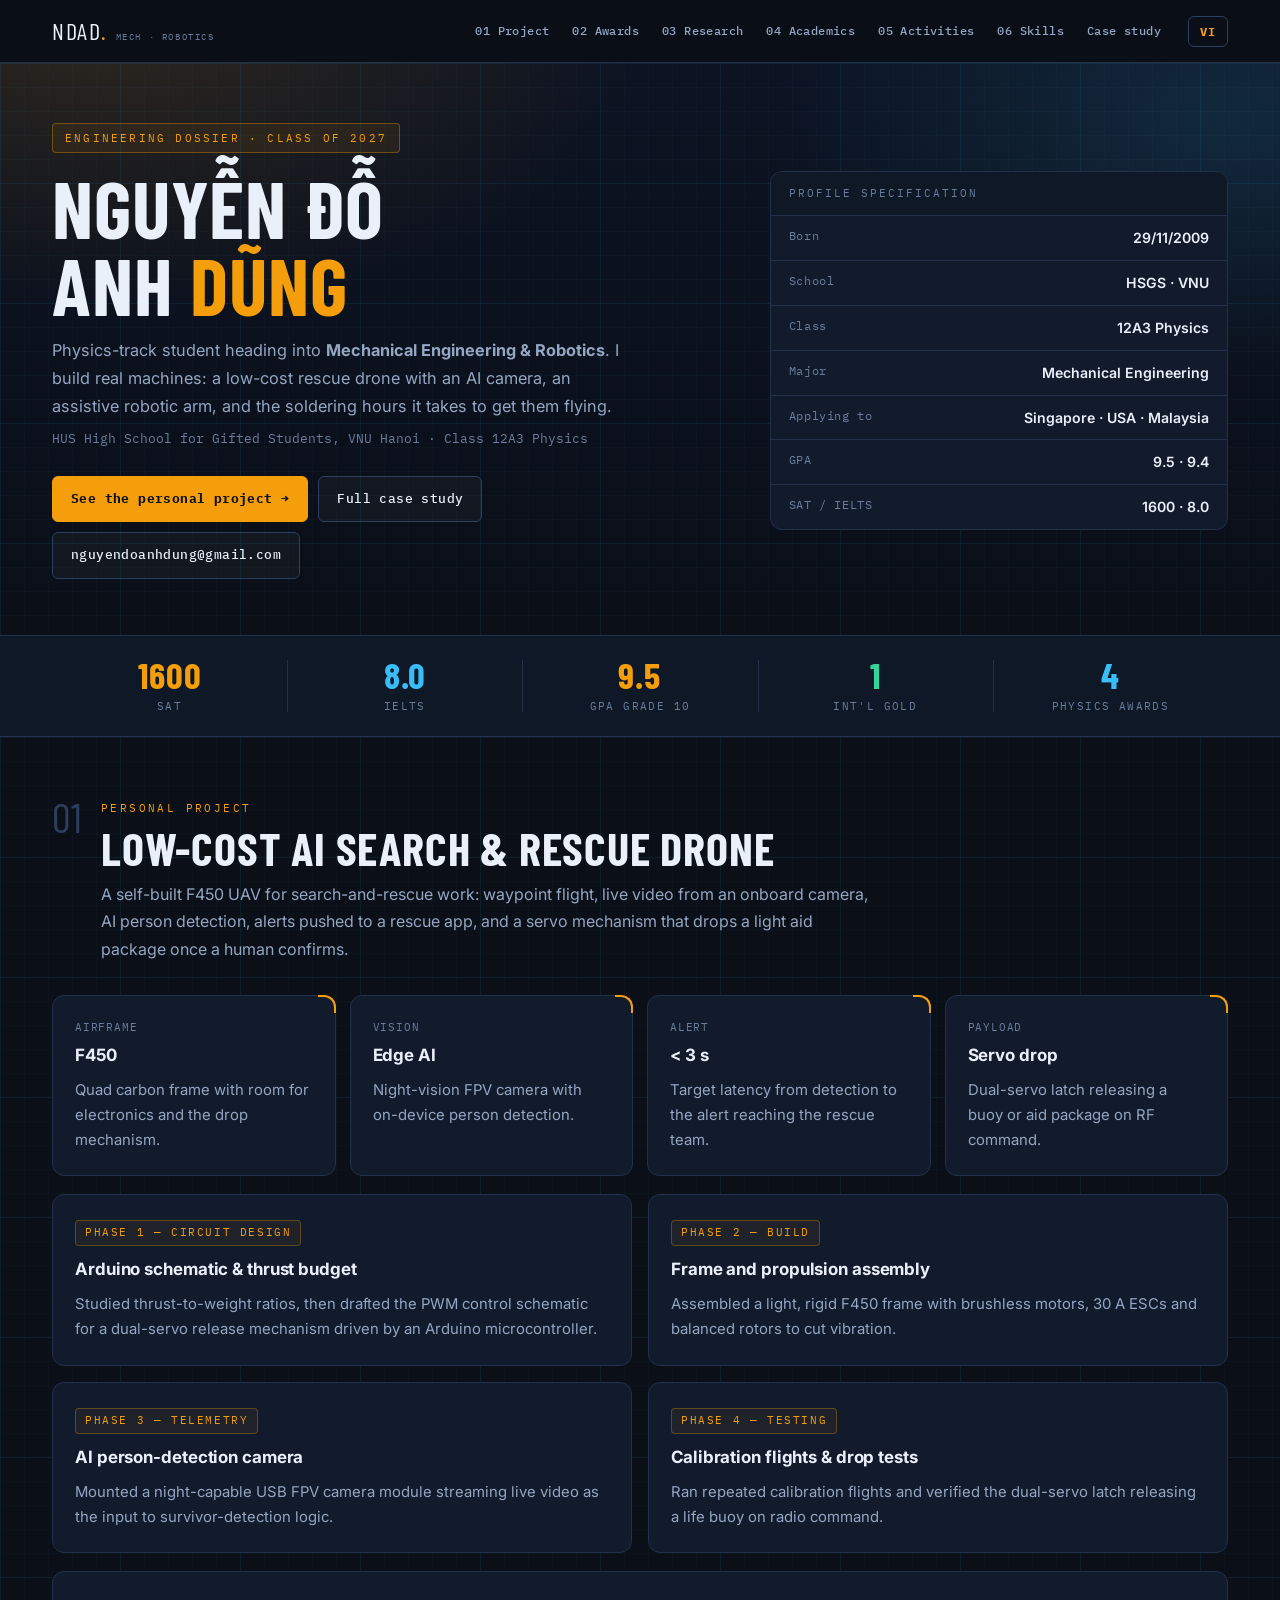
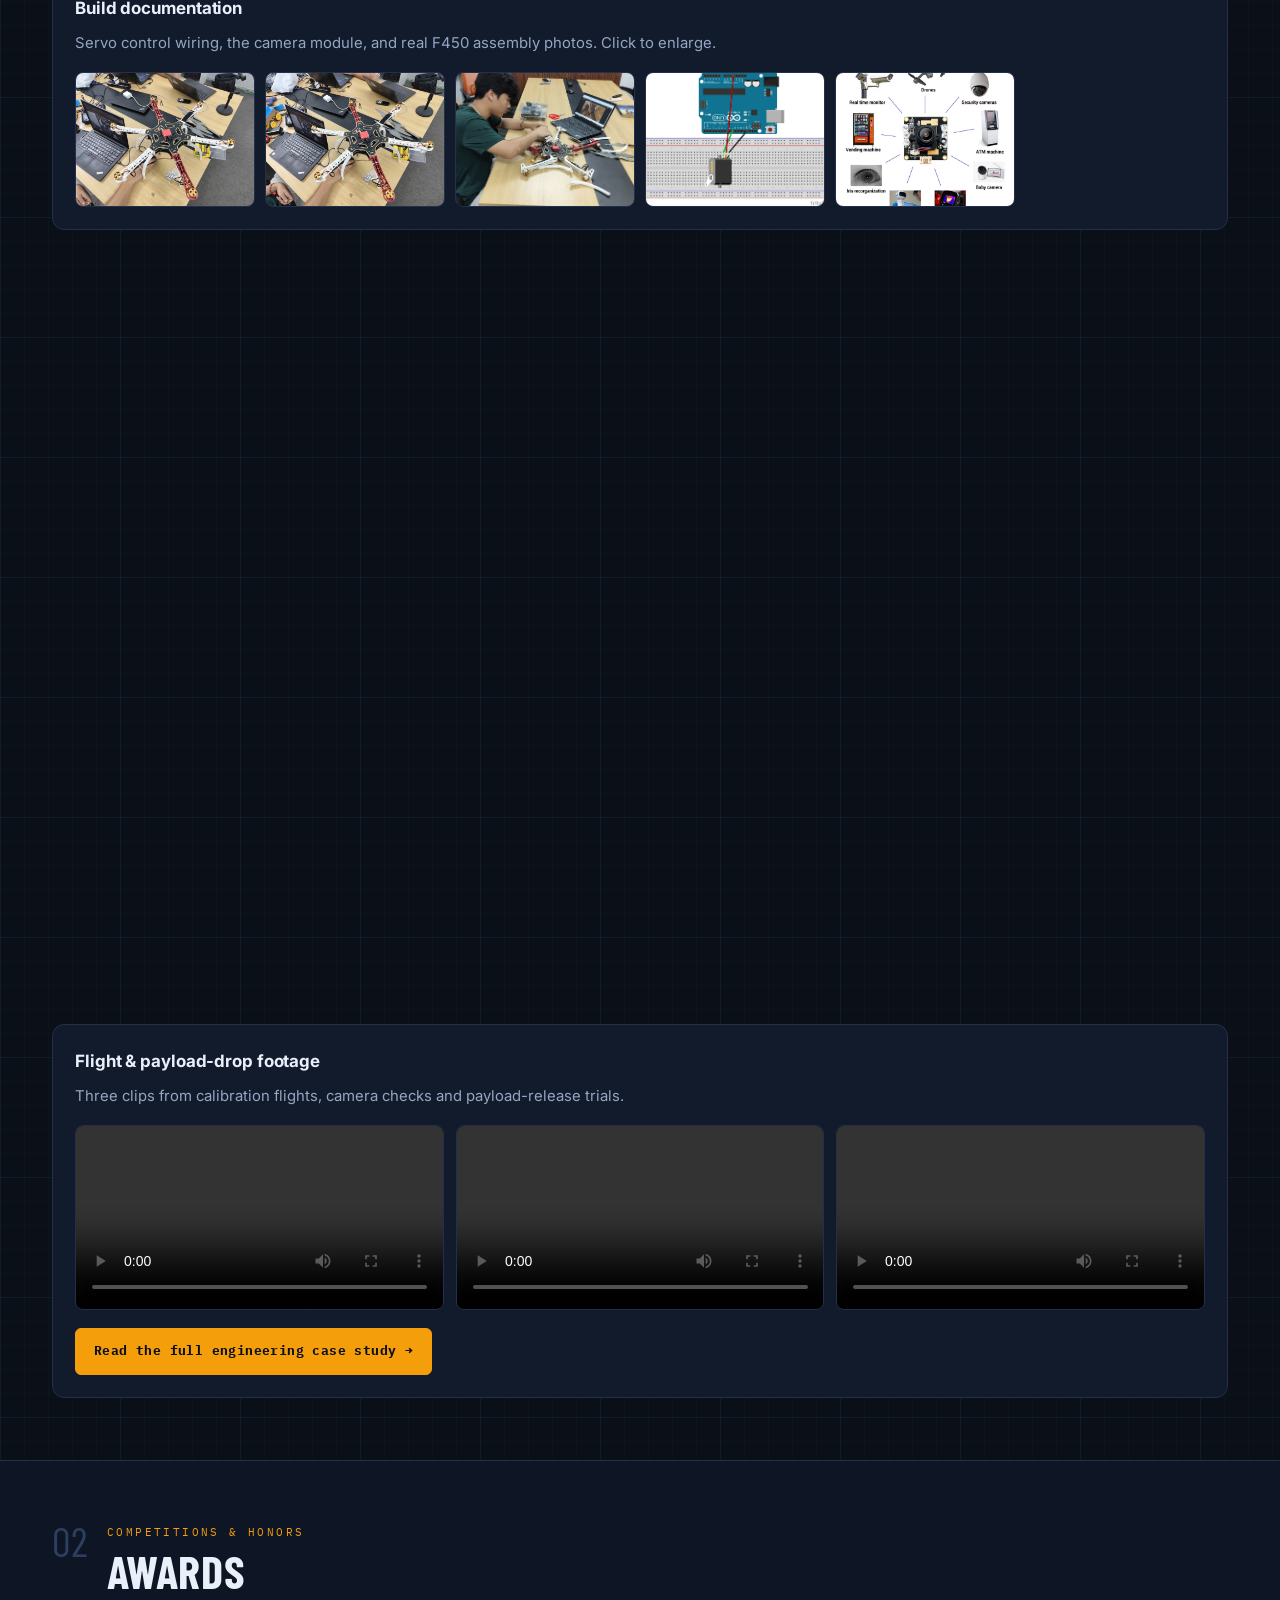
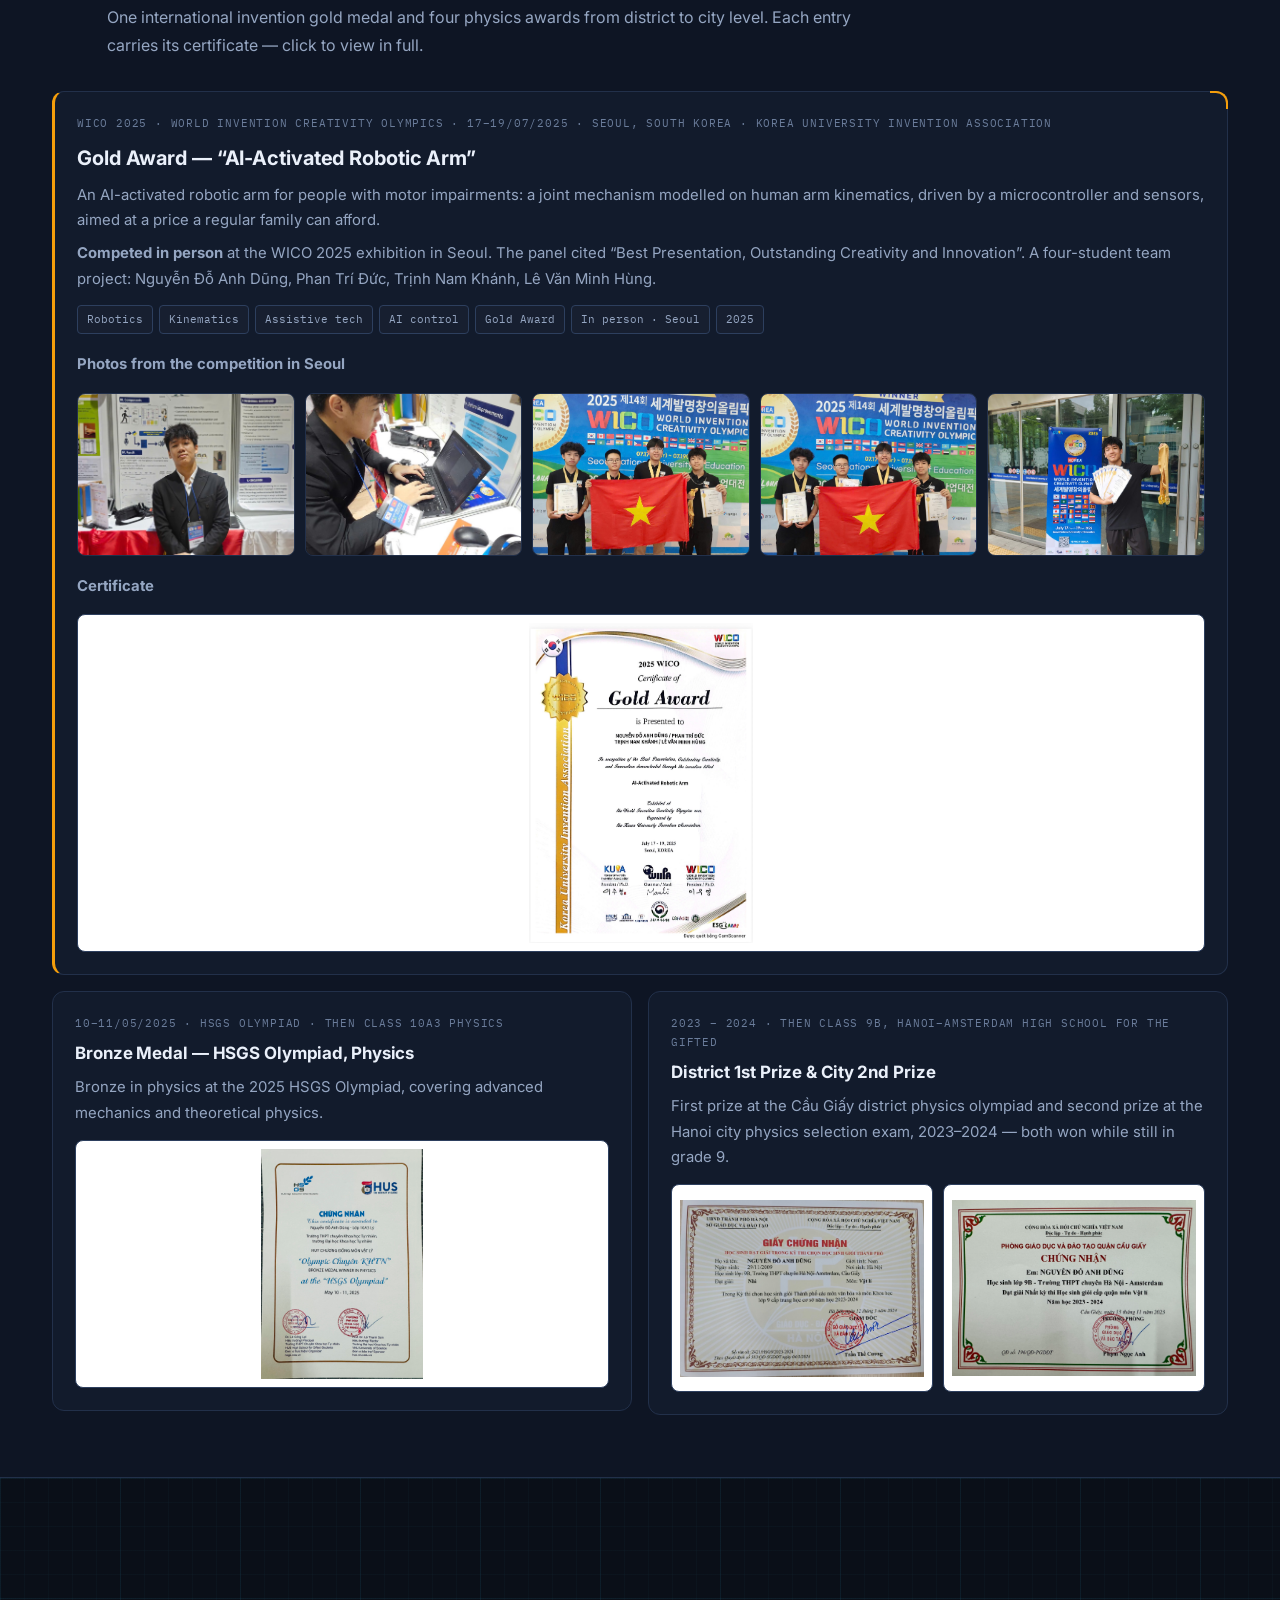
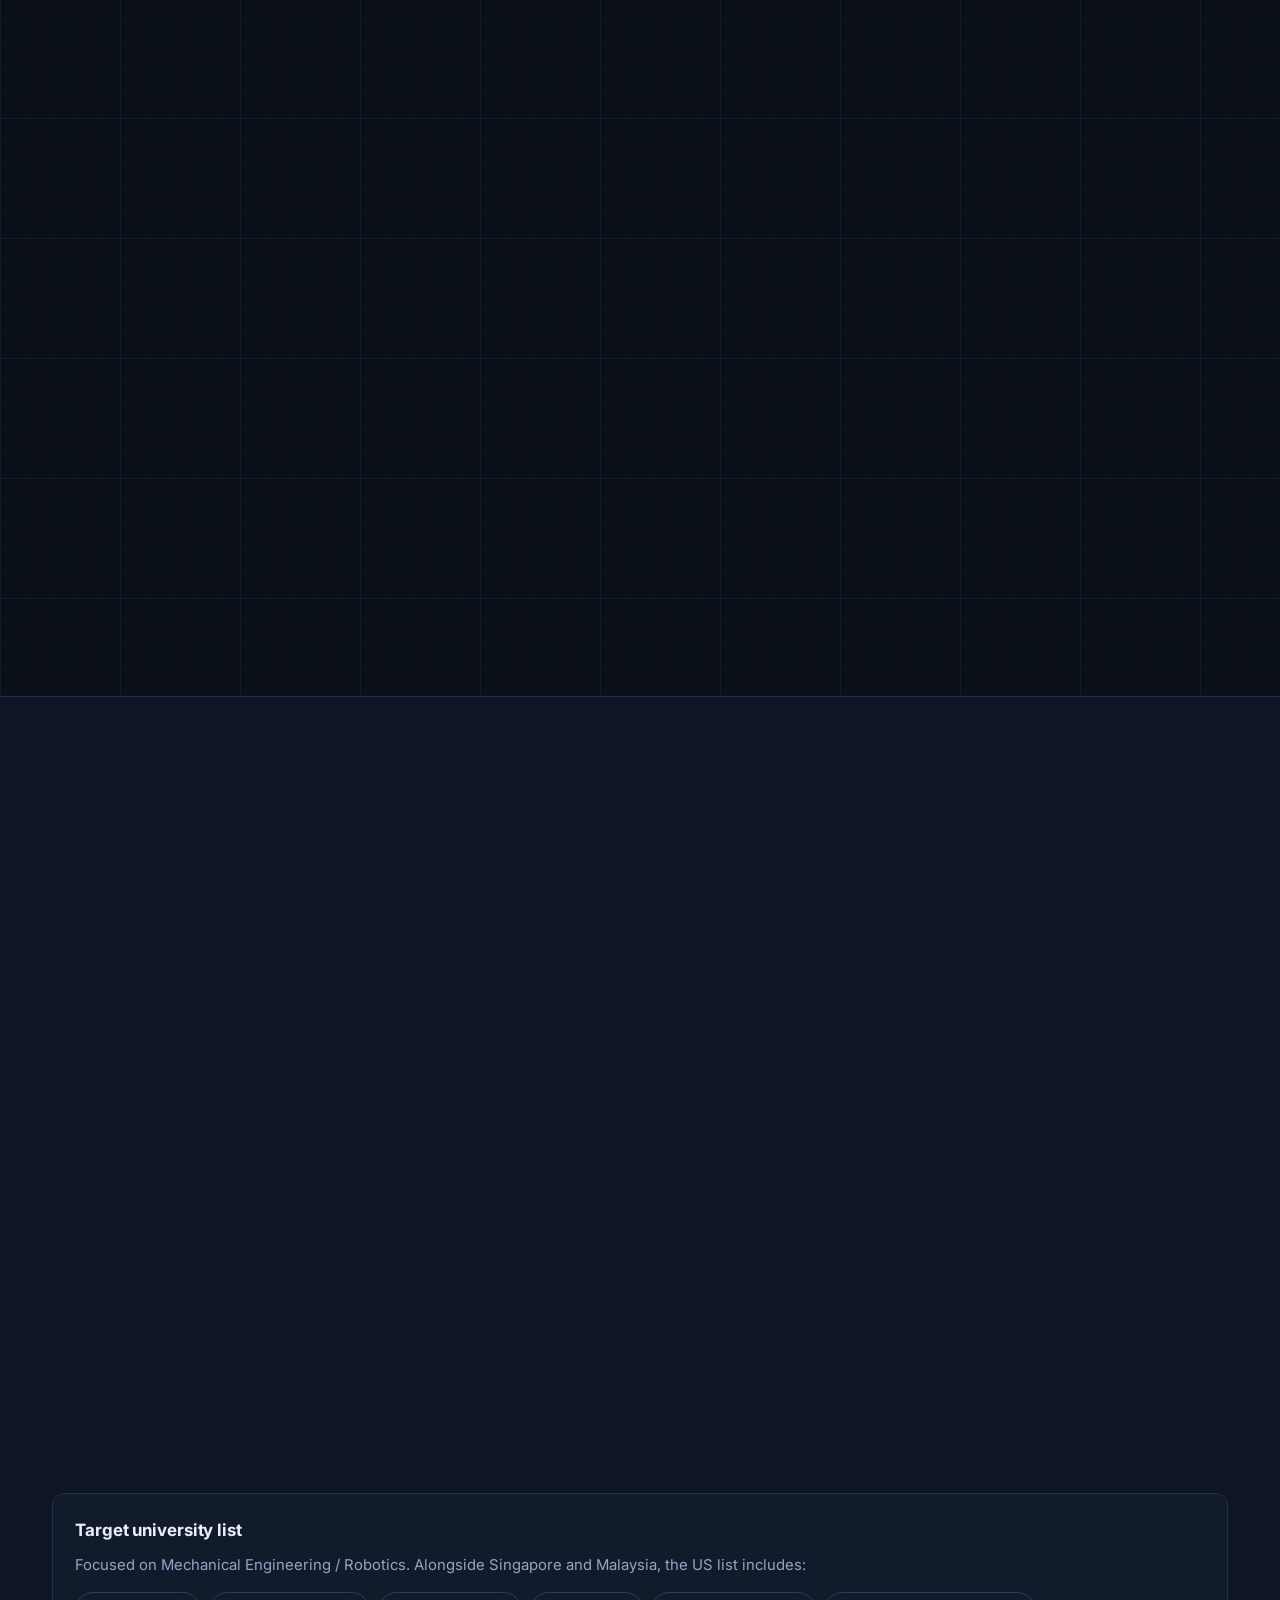
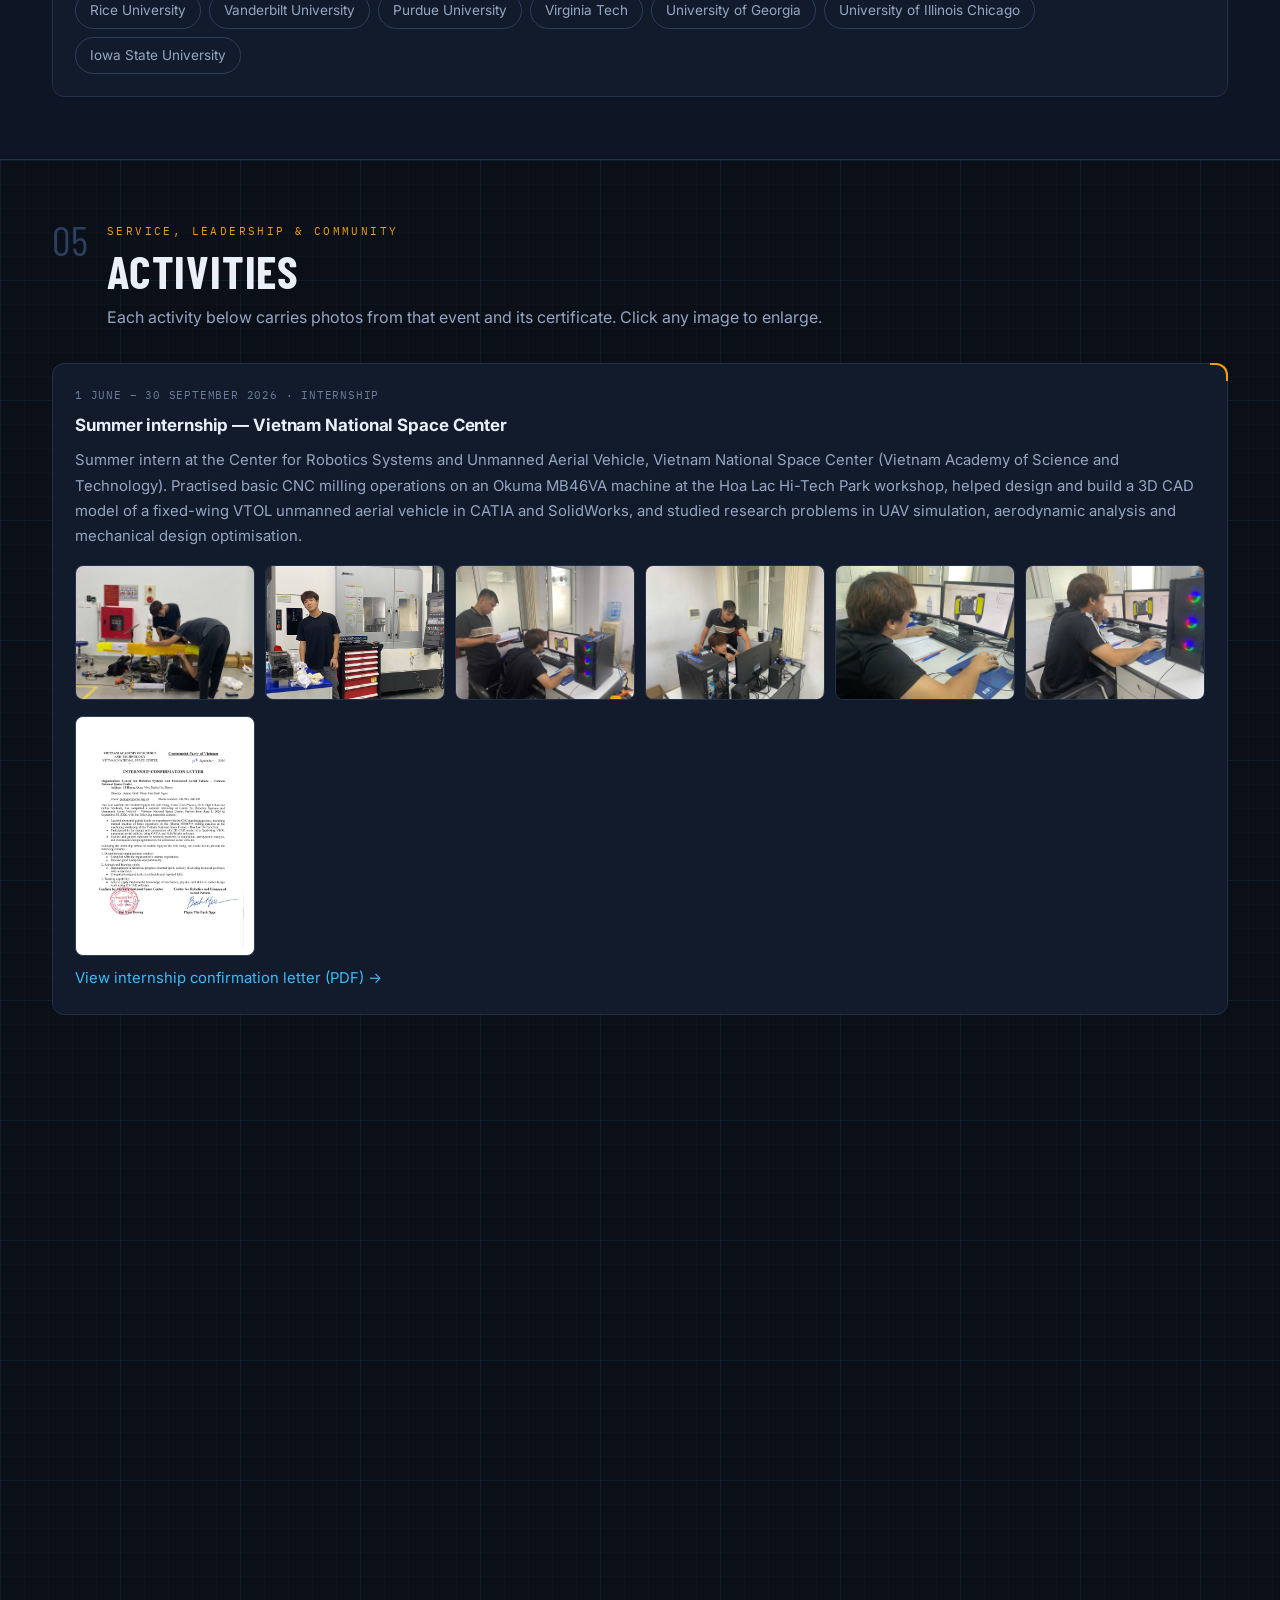
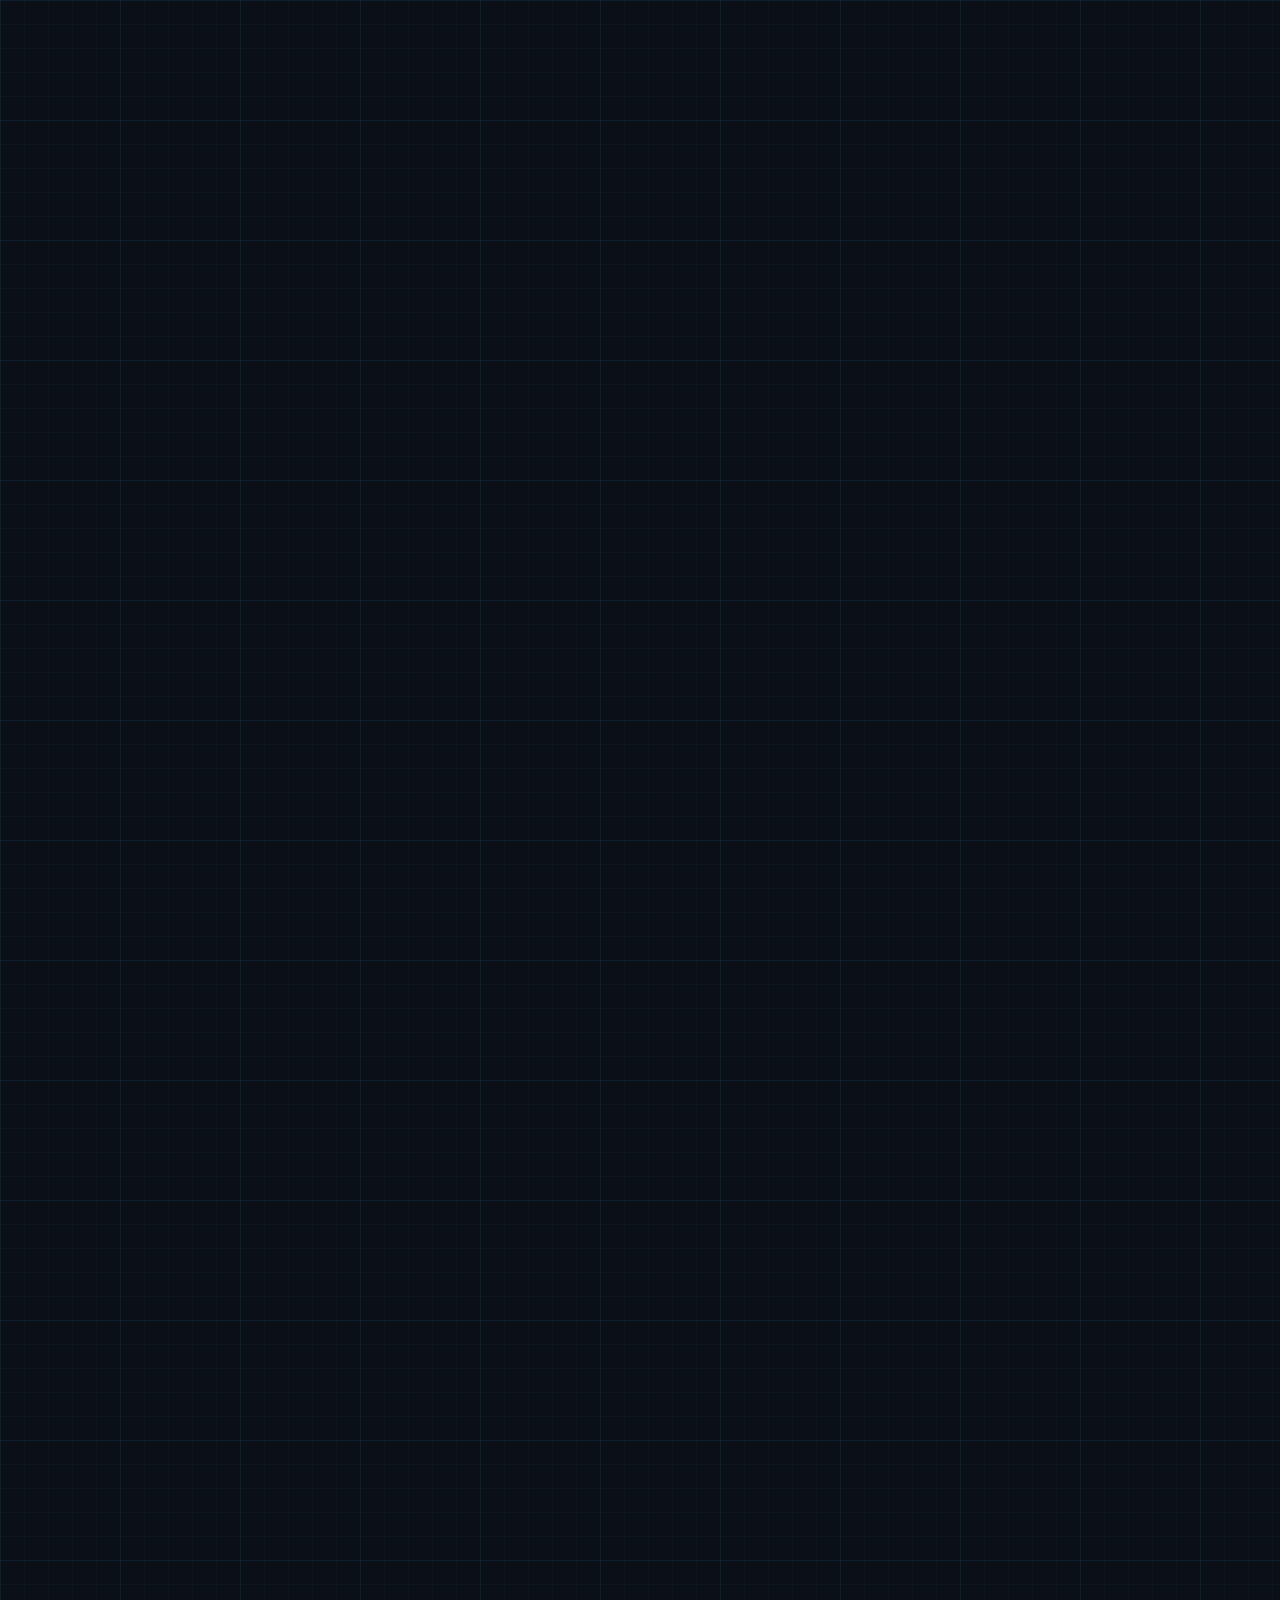
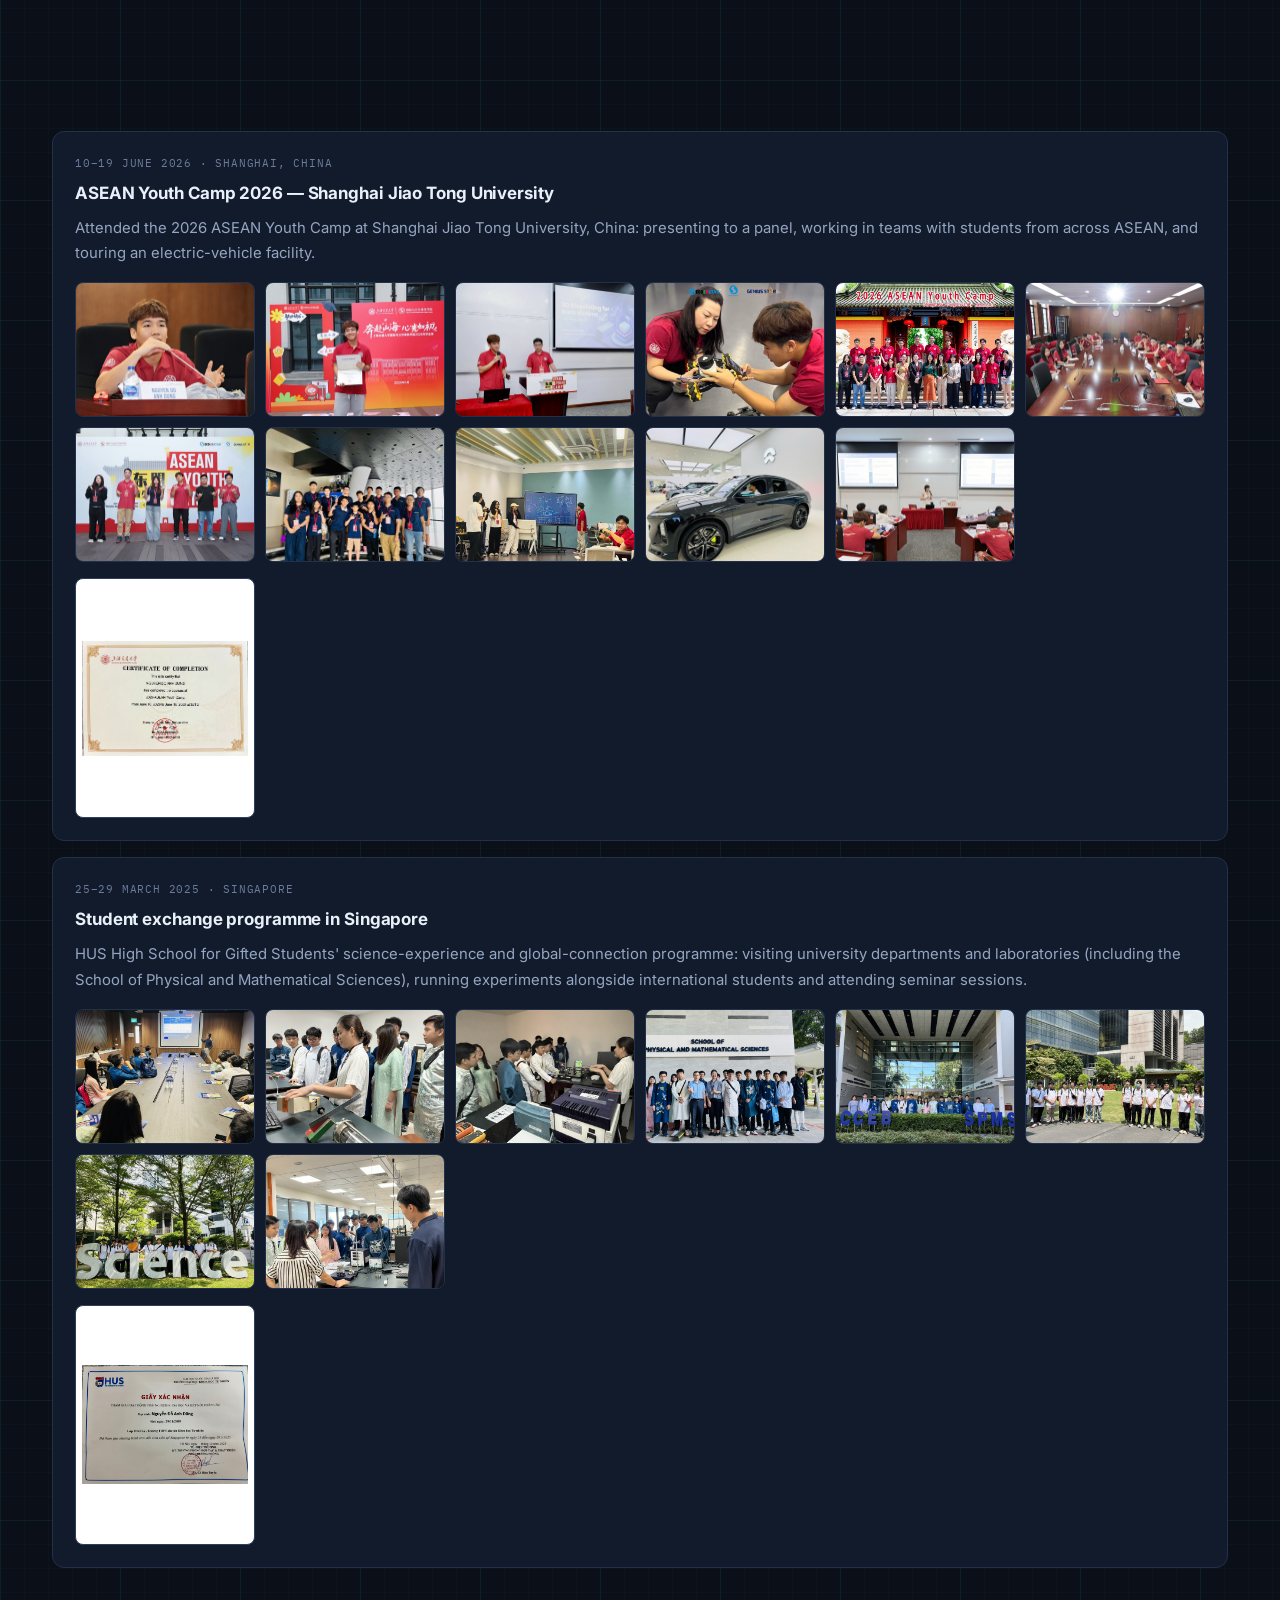
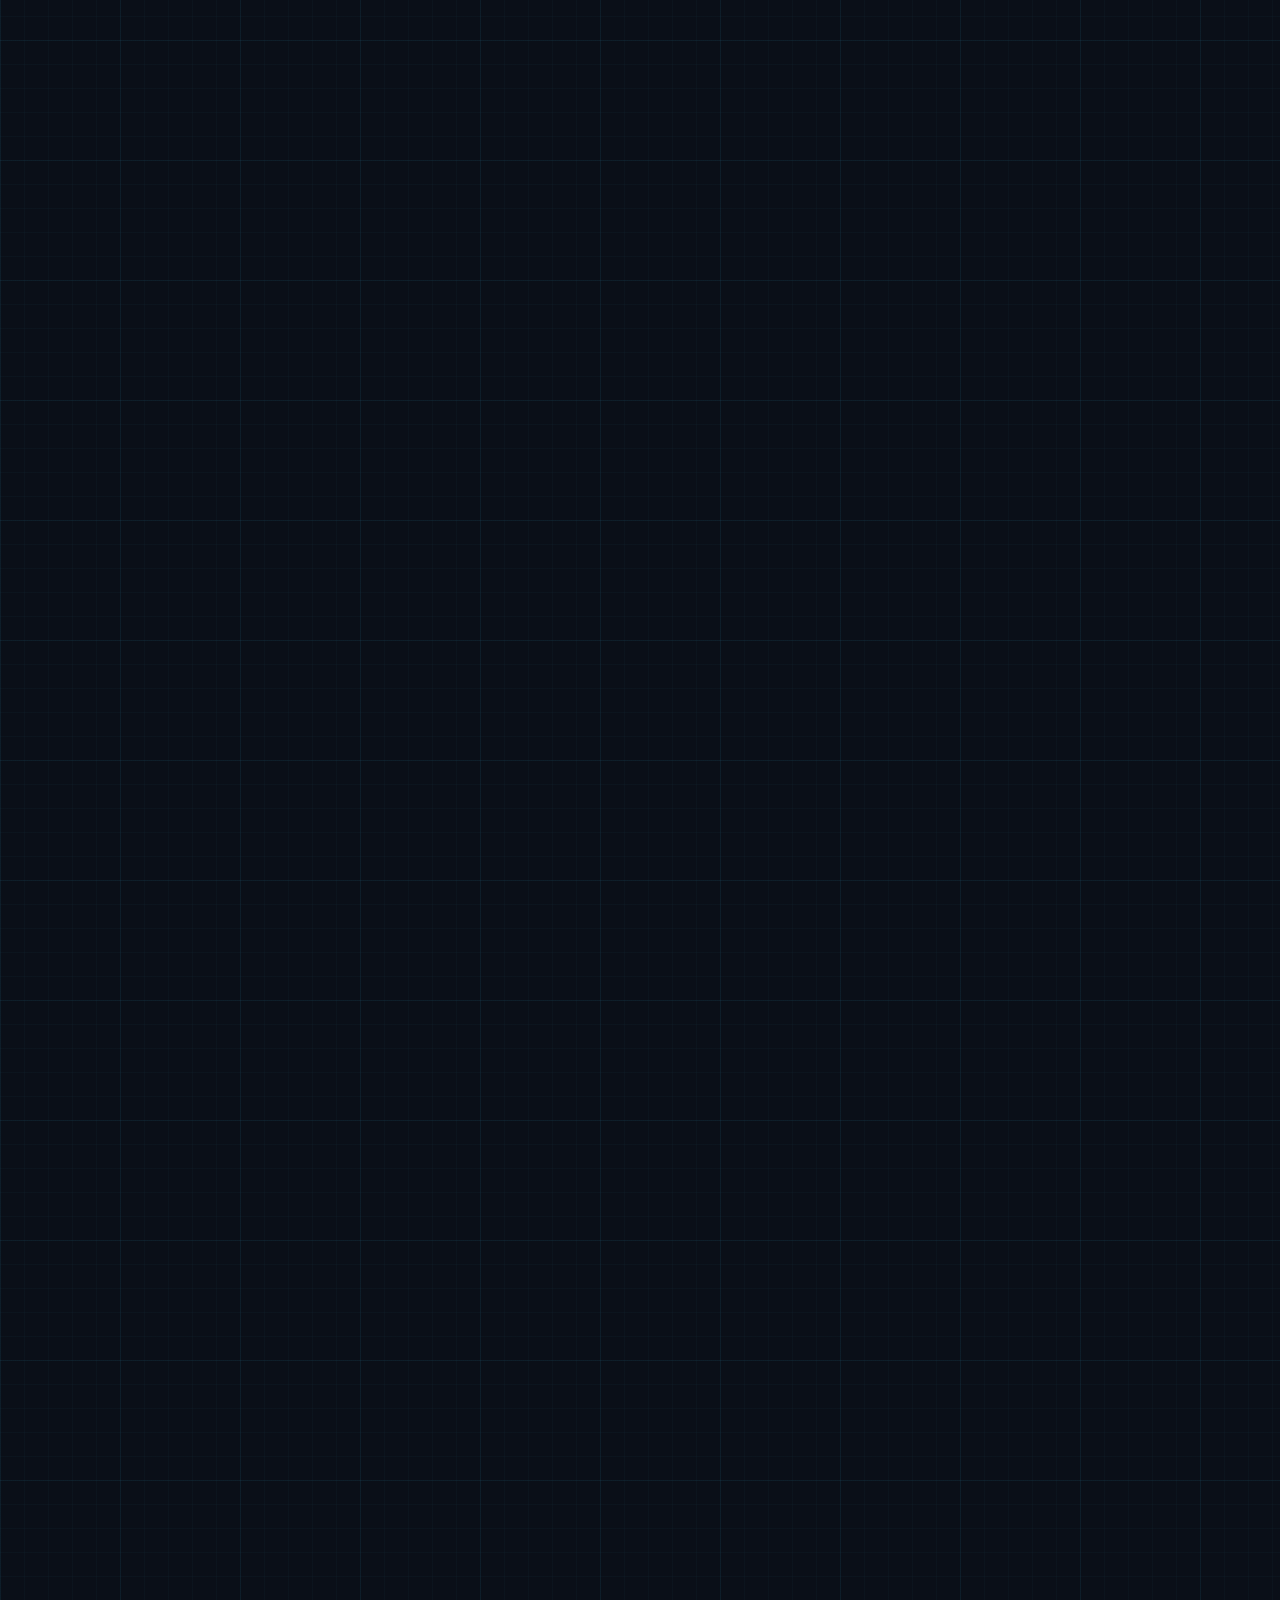
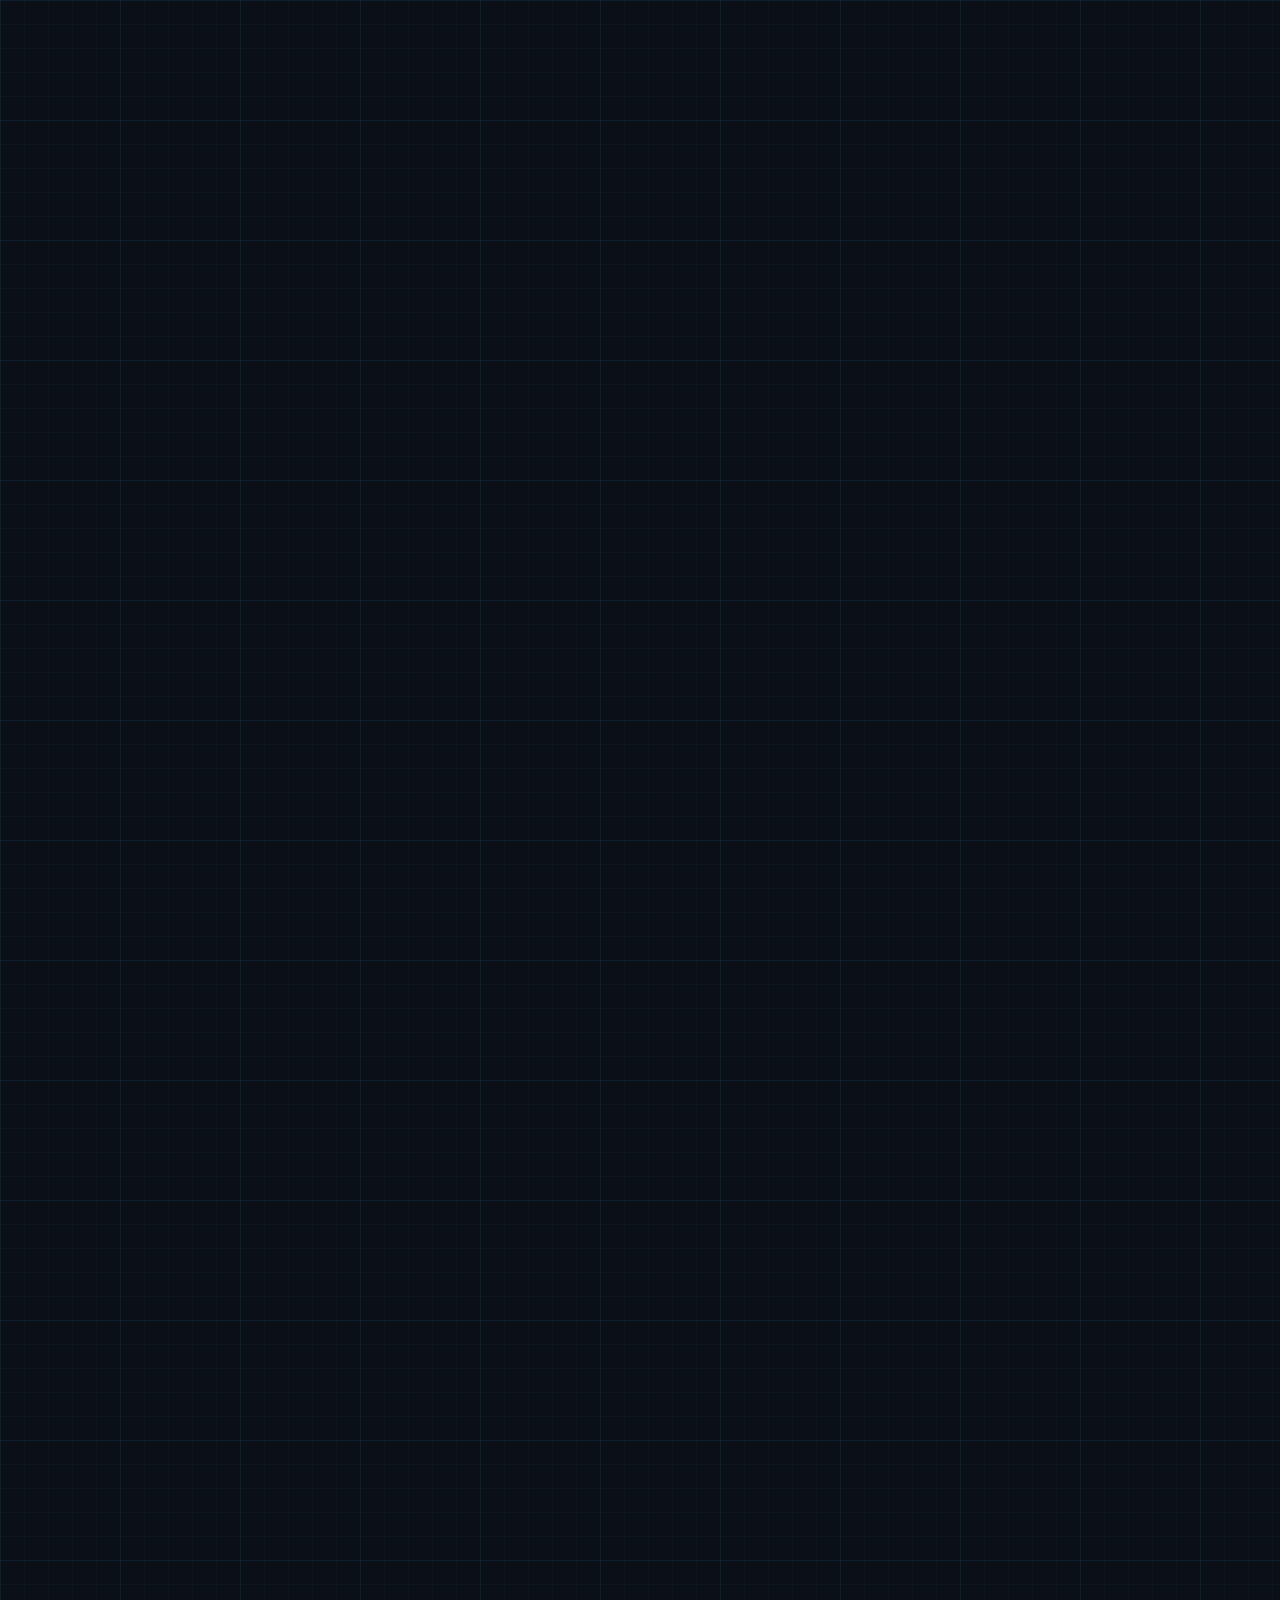
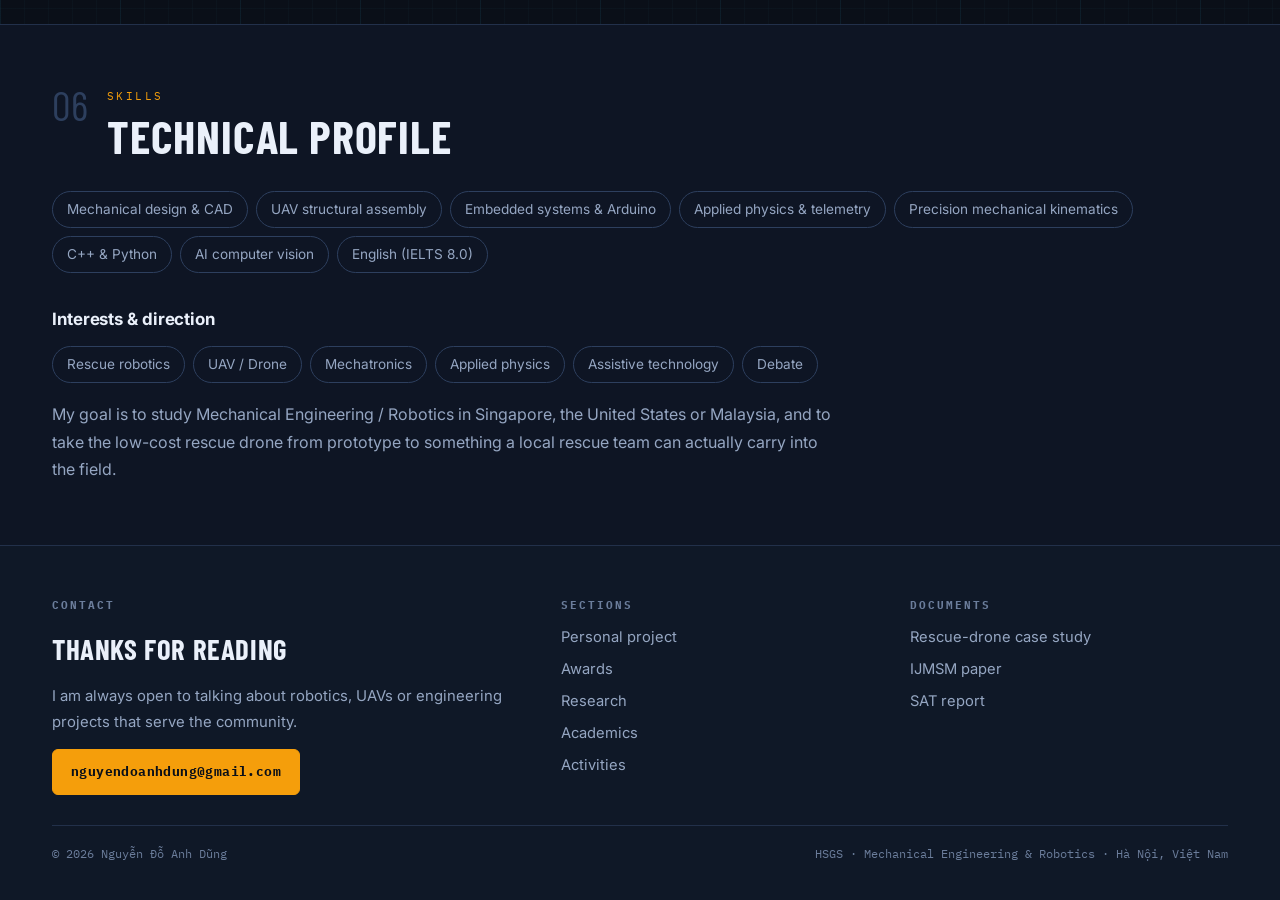
==== index.html @ feb46a40 "Add CARE International in Vietnam letter of appreciation Co-Authored-By: Claude Opus 5.5 <noreply@an" ====
<!DOCTYPE html>
<html lang="en">
<head>
<meta charset="utf-8">
<meta name="viewport" content="width=device-width,initial-scale=1,viewport-fit=cover">
<title>Nguyễn Đỗ Anh Dũng — Mechanical Engineering &amp; Robotics Portfolio</title>
<meta name="description" content="Student portfolio of Nguyen Do Anh Dung — HUS High School for Gifted Students, class 12A3 Physics. AI search-and-rescue drone, WICO 2025 Gold Award, SAT 1600, IELTS 8.0.">
<link rel="preconnect" href="https://fonts.googleapis.com">
<link rel="preconnect" href="https://fonts.gstatic.com" crossorigin>
<link href="https://fonts.googleapis.com/css2?family=Barlow+Condensed:wght@600;700&family=Inter:wght@400;600;700&family=IBM+Plex+Mono:wght@400;500;700&display=swap" rel="stylesheet">
<link rel="stylesheet" href="assets/css/site.css">
</head>
<body>

<div class="nav">
  <div class="wrap">
    <a class="logo" href="index.html"><span>NDAD<i>.</i></span><small>MECH · ROBOTICS</small></a>
    <button class="burger" id="burger" aria-label="Menu" aria-expanded="false">&#9776;</button>
    <nav class="nlinks" id="nav">
      <a href="#project">01 <span data-en>Project</span><span data-vi>Sản phẩm</span></a>
      <a href="#awards">02 <span data-en>Awards</span><span data-vi>Giải thưởng</span></a>
      <a href="#research">03 <span data-en>Research</span><span data-vi>Nghiên cứu</span></a>
      <a href="#academic">04 <span data-en>Academics</span><span data-vi>Học thuật</span></a>
      <a href="#activities">05 <span data-en>Activities</span><span data-vi>Ngoại khóa</span></a>
      <a href="#skills">06 <span data-en>Skills</span><span data-vi>Kỹ năng</span></a>
      <a href="project-detail.html"><span data-en>Case study</span><span data-vi>Case study</span></a>
    </nav>
    <button class="lang" id="lang">EN</button>
  </div>
</div>

<!-- ================= HERO ================= -->
<header class="hero blueprint">
  <div class="wrap">
    <div>
      <span class="kicker"><span data-en>Engineering dossier · Class of 2027</span><span data-vi>Hồ sơ kỹ thuật · Khóa 2027</span></span>
      <h1>Nguyễn Đỗ<br>Anh <i>Dũng</i></h1>
      <p class="role">
        <span data-en>Physics-track student heading into <b>Mechanical Engineering &amp; Robotics</b>. I build real machines: a low-cost rescue drone with an AI camera, an assistive robotic arm, and the soldering hours it takes to get them flying.</span><span data-vi>Học sinh chuyên Lý theo đuổi <b>Kỹ thuật Cơ khí &amp; Robotics</b>. Mình dựng máy thật: một chiếc drone cứu hộ giá rẻ mang camera AI, một cánh tay robot cho người khuyết tật, và những giờ hàn mạch cho tới khi nó bay được.</span>
      </p>
      <p class="school">
        <span data-en>HUS High School for Gifted Students, VNU Hanoi · Class 12A3 Physics</span><span data-vi>THPT Chuyên Khoa học Tự nhiên (HSGS), ĐHQG Hà Nội · Lớp 12A3 Lý</span>
      </p>
      <div class="cta">
        <a class="btn pri" href="#project"><span data-en>See the personal project &rarr;</span><span data-vi>Xem sản phẩm cá nhân &rarr;</span></a>
        <a class="btn" href="project-detail.html"><span data-en>Full case study</span><span data-vi>Case study đầy đủ</span></a>
        <a class="btn" href="mailto:nguyendoanhdung@gmail.com">nguyendoanhdung@gmail.com</a>
      </div>
    </div>
    <div class="spec">
      <header><span data-en>Profile specification</span><span data-vi>Thông số hồ sơ</span></header>
      <dl>
        <dt><span data-en>Born</span><span data-vi>Ngày sinh</span></dt><dd>29/11/2009</dd>
        <dt><span data-en>School</span><span data-vi>Trường</span></dt><dd>HSGS · VNU</dd>
        <dt><span data-en>Class</span><span data-vi>Lớp</span></dt><dd><span data-en>12A3 Physics</span><span data-vi>12A3 Lý</span></dd>
        <dt><span data-en>Major</span><span data-vi>Ngành</span></dt><dd>Mechanical Engineering</dd>
        <dt><span data-en>Applying to</span><span data-vi>Dự tuyển</span></dt><dd><span data-en>Singapore · USA · Malaysia</span><span data-vi>Singapore · Mỹ · Malaysia</span></dd>
        <dt>GPA</dt><dd>9.5 &middot; 9.4</dd>
        <dt>SAT / IELTS</dt><dd>1600 &middot; 8.0</dd>
      </dl>
    </div>
  </div>
</header>

<div class="strip">
  <div class="wrap">
    <div class="mx"><b>1600</b><span>SAT</span></div>
    <div class="mx"><b class="s">8.0</b><span>IELTS</span></div>
    <div class="mx"><b>9.5</b><span data-en>GPA grade 10</span><span data-vi>GPA lớp 10</span></div>
    <div class="mx"><b class="o">1</b><span data-en>Int'l gold</span><span data-vi>HCV quốc tế</span></div>
    <div class="mx"><b class="s">4</b><span data-en>Physics awards</span><span data-vi>Giải Lý các cấp</span></div>
  </div>
</div>

<!-- ================= 01 PERSONAL PROJECT (moved to top) ================= -->
<section id="project" class="blueprint">
  <div class="wrap">
    <div class="shead rv">
      <div class="snum">01</div>
      <div>
        <div class="eyebrow"><span data-en>Personal project</span><span data-vi>Sản phẩm cá nhân</span></div>
        <h2><span data-en>Low-cost AI search &amp; rescue drone</span><span data-vi>Drone cứu hộ giá rẻ mang camera AI</span></h2>
        <p class="lead">
          <span data-en>A self-built F450 UAV for search-and-rescue work: waypoint flight, live video from an onboard camera, AI person detection, alerts pushed to a rescue app, and a servo mechanism that drops a light aid package once a human confirms.</span><span data-vi>Một UAV khung F450 tự dựng, phục vụ tìm kiếm cứu hộ: bay theo waypoint, truyền video từ camera trên thân, dùng AI phát hiện người, gửi cảnh báo về ứng dụng cứu hộ, và nhả gói cứu trợ nhẹ bằng cơ cấu servo sau khi người điều khiển xác nhận.</span>
        </p>
      </div>
    </div>

    <div class="g4 rv" style="margin-bottom:18px">
      <div class="card mark"><div class="meta">Airframe</div><h3 style="margin-top:4px">F450</h3><p><span data-en>Quad carbon frame with room for electronics and the drop mechanism.</span><span data-vi>Khung 4 cánh carbon, đủ chỗ cho điện tử và cơ cấu nhả tải.</span></p></div>
      <div class="card mark"><div class="meta">Vision</div><h3 style="margin-top:4px">Edge AI</h3><p><span data-en>Night-vision FPV camera with on-device person detection.</span><span data-vi>Camera FPV night-vision + pipeline phát hiện người ngay trên thiết bị.</span></p></div>
      <div class="card mark"><div class="meta">Alert</div><h3 style="margin-top:4px">&lt; 3 s</h3><p><span data-en>Target latency from detection to the alert reaching the rescue team.</span><span data-vi>Mục tiêu độ trễ từ lúc phát hiện tới khi cảnh báo tới đội cứu hộ.</span></p></div>
      <div class="card mark"><div class="meta">Payload</div><h3 style="margin-top:4px">Servo drop</h3><p><span data-en>Dual-servo latch releasing a buoy or aid package on RF command.</span><span data-vi>Cơ cấu chốt servo kép nhả phao/gói cứu trợ theo lệnh RF.</span></p></div>
    </div>

    <div class="g2x2" style="align-items:start">
      <div class="card rv">
        <span class="phase"><span data-en>Phase 1 &mdash; Circuit design</span><span data-vi>Giai đoạn 1 &mdash; Thiết kế mạch</span></span>
        <h3><span data-en>Arduino schematic &amp; thrust budget</span><span data-vi>Sơ đồ Arduino &amp; tính toán lực nâng</span></h3>
        <p><span data-en>Studied thrust-to-weight ratios, then drafted the PWM control schematic for a dual-servo release mechanism driven by an Arduino microcontroller.</span><span data-vi>Nghiên cứu tỷ số lực nâng / khối lượng, rồi vẽ sơ đồ mạch điều khiển PWM cho cơ cấu nhả hai servo bằng vi điều khiển Arduino.</span></p>
      </div>
      <div class="card rv">
        <span class="phase"><span data-en>Phase 2 &mdash; Build</span><span data-vi>Giai đoạn 2 &mdash; Chế tạo</span></span>
        <h3><span data-en>Frame and propulsion assembly</span><span data-vi>Lắp khung và hệ động lực</span></h3>
        <p><span data-en>Assembled a light, rigid F450 frame with brushless motors, 30&nbsp;A ESCs and balanced rotors to cut vibration.</span><span data-vi>Dựng khung F450 nhẹ và cứng, lắp động cơ không cảm biến (brushless), ESC 30A và cân chỉnh cánh quạt để giảm rung.</span></p>
      </div>
      <div class="card rv">
        <span class="phase"><span data-en>Phase 3 &mdash; Telemetry</span><span data-vi>Giai đoạn 3 &mdash; Thị giác</span></span>
        <h3><span data-en>AI person-detection camera</span><span data-vi>Camera AI phát hiện người</span></h3>
        <p><span data-en>Mounted a night-capable USB FPV camera module streaming live video as the input to survivor-detection logic.</span><span data-vi>Gắn module camera FPV USB có chế độ ban đêm để truyền video thời gian thực, làm đầu vào cho logic nhận diện người sống sót.</span></p>
      </div>
      <div class="card rv">
        <span class="phase"><span data-en>Phase 4 &mdash; Testing</span><span data-vi>Giai đoạn 4 &mdash; Bay thử</span></span>
        <h3><span data-en>Calibration flights &amp; drop tests</span><span data-vi>Bay hiệu chỉnh &amp; thử nhả tải</span></h3>
        <p><span data-en>Ran repeated calibration flights and verified the dual-servo latch releasing a life buoy on radio command.</span><span data-vi>Thực hiện nhiều chuyến bay hiệu chỉnh và kiểm chứng cơ cấu chốt servo kép nhả phao cứu sinh theo lệnh vô tuyến.</span></p>
      </div>
    </div>

    <div class="card rv" style="margin-top:18px">
      <h3><span data-en>Build documentation</span><span data-vi>Hình ảnh chế tạo</span></h3>
      <p><span data-en>Servo control wiring, the camera module, and real F450 assembly photos. Click to enlarge.</span><span data-vi>Sơ đồ điều khiển servo, module camera và ảnh lắp khung F450 thực tế. Bấm vào ảnh để xem lớn.</span></p>
      <div class='gal'><a href='assets/drone/assembly/assembly1.jpg' data-lb><img src='assets/drone/assembly/assembly1.jpg' alt='F450 frame assembly 1' loading='lazy'></a><a href='assets/drone/assembly/assembly2.jpg' data-lb><img src='assets/drone/assembly/assembly2.jpg' alt='F450 frame assembly 2' loading='lazy'></a><a href='assets/drone/assembly/assembly3.jpg' data-lb><img src='assets/drone/assembly/assembly3.jpg' alt='F450 frame assembly 3' loading='lazy'></a><a href='assets/drone/control/servo-arduino.webp' data-lb><img src='assets/drone/control/servo-arduino.webp' alt='Arduino servo control wiring' loading='lazy'></a><a href='assets/drone/control/camera.avif' data-lb><img src='assets/drone/control/camera.avif' alt='FPV camera module' loading='lazy'></a></div>
    </div>

    <div class="card rv" style="margin-top:18px">
      <h3><span data-en>Project video</span><span data-vi>Video giới thiệu sản phẩm</span></h3>
      <p><span data-en>A one-minute walkthrough of the rescue drone: research and build, real-world flight testing, the rescue payload, and the finished prototype.</span><span data-vi>Video một phút về drone cứu hộ: nghiên cứu &amp; chế tạo, thử nghiệm thực tế, tải trọng cứu hộ và sản phẩm hoàn thiện.</span></p>
      <div style="margin-top:14px;border-radius:10px;overflow:hidden;border:1px solid var(--line);aspect-ratio:16/9"><iframe src="https://drive.google.com/file/d/1l2HEdUpRz08ouCsuTrETyFqTjaPe5x1w/preview" width="100%" height="100%" style="border:0;display:block" allow="autoplay; fullscreen" allowfullscreen loading="lazy"></iframe></div>
    </div>

    <div class="card rv" style="margin-top:18px">
      <h3><span data-en>Flight &amp; payload-drop footage</span><span data-vi>Video bay thử &amp; thử nhả tải</span></h3>
      <p><span data-en>Three clips from calibration flights, camera checks and payload-release trials.</span><span data-vi>Ba đoạn ghi lại quá trình bay hiệu chỉnh, kiểm tra camera và thử nhả gói cứu trợ.</span></p>
      <div class="vidgrid">
        <video class="vid" controls preload="metadata" playsinline src="assets/drone/test/test1.mp4"></video>
        <video class="vid" controls preload="metadata" playsinline src="assets/drone/test/test2.mp4"></video>
        <video class="vid" controls preload="metadata" playsinline src="assets/drone/test/test3.mp4"></video>
      </div>
      <p style="margin-top:18px">
        <a class="btn pri" href="project-detail.html"><span data-en>Read the full engineering case study &rarr;</span><span data-vi>Đọc case study kỹ thuật đầy đủ &rarr;</span></a>
      </p>
    </div>
  </div>
</section>

<!-- ================= 02 AWARDS ================= -->
<section id="awards">
  <div class="wrap">
    <div class="shead rv">
      <div class="snum">02</div>
      <div>
        <div class="eyebrow"><span data-en>Competitions &amp; honors</span><span data-vi>Cuộc thi &amp; giải thưởng</span></div>
        <h2><span data-en>Awards</span><span data-vi>Giải thưởng</span></h2>
        <p class="lead"><span data-en>One international invention gold medal and four physics awards from district to city level. Each entry carries its certificate &mdash; click to view in full.</span><span data-vi>Một huy chương Vàng quốc tế về sáng chế và bốn giải Vật lý từ cấp quận tới cấp thành phố. Mỗi giải kèm bản chứng nhận &mdash; bấm vào để xem đầy đủ.</span></p>
      </div>
    </div>

    <div class="card rv mark" style="border-left:3px solid var(--amb)">
      <div class="meta">WICO 2025 &middot; World Invention Creativity Olympics &middot; 17&ndash;19/07/2025 &middot; Seoul, <span data-en>South Korea</span><span data-vi>Hàn Quốc</span> &middot; Korea University Invention Association</div>
      <h3 style="margin-top:8px;font-size:1.25rem"><span data-en>Gold Award &mdash; &ldquo;AI-Activated Robotic Arm&rdquo;</span><span data-vi>Huy chương Vàng &mdash; &ldquo;AI-Activated Robotic Arm&rdquo;</span></h3>
      <p><span data-en>An AI-activated robotic arm for people with motor impairments: a joint mechanism modelled on human arm kinematics, driven by a microcontroller and sensors, aimed at a price a regular family can afford.</span><span data-vi>Cánh tay robot điều khiển bằng AI, thiết kế cho người gặp khiếm khuyết vận động: cơ cấu khớp mô phỏng động học tay người, điều khiển bằng vi điều khiển và cảm biến, hướng tới chi phí đủ thấp để một gia đình bình thường có thể tiếp cận.</span></p>
      <p><span data-en><b>Competed in person</b> at the WICO 2025 exhibition in Seoul. The panel cited &ldquo;Best Presentation, Outstanding Creativity and Innovation&rdquo;. A four-student team project: Nguyễn Đỗ Anh Dũng, Phan Trí Đức, Trịnh Nam Khánh, Lê Văn Minh Hùng.</span><span data-vi><b>Dự tranh trực tiếp</b> tại triển lãm WICO 2025 ở Seoul. Ban giám khảo ghi nhận &ldquo;Best Presentation, Outstanding Creativity and Innovation&rdquo;. Sản phẩm của nhóm 4 học sinh: Nguyễn Đỗ Anh Dũng, Phan Trí Đức, Trịnh Nam Khánh, Lê Văn Minh Hùng.</span></p>
      <div class="tags"><span>Robotics</span><span>Kinematics</span><span>Assistive tech</span><span>AI control</span><span data-en>Gold Award</span><span data-en>In person · Seoul</span><span data-vi>Huy chương Vàng</span><span data-vi>Thi trực tiếp · Seoul</span><span>2025</span></div>
      <p style="margin-top:18px;font-weight:700"><span data-en>Photos from the competition in Seoul</span><span data-vi>Hình ảnh tại cuộc thi ở Seoul</span></p>
      <div class='gal'><a href='assets/awards/wico/wico-event-01.jpg' data-lb><img src='assets/awards/wico/wico-event-01.jpg' alt='WICO 2025 - booth D3 with the AI-Activated Robotic Arm poster' loading='lazy'></a><a href='assets/awards/wico/wico-event-02.jpg' data-lb><img src='assets/awards/wico/wico-event-02.jpg' alt='WICO 2025 - presenting at the exhibition booth' loading='lazy'></a><a href='assets/awards/wico/wico-event-03.jpg' data-lb><img src='assets/awards/wico/wico-event-03.jpg' alt='WICO 2025 - the team with their medals and the Vietnamese flag' loading='lazy'></a><a href='assets/awards/wico/wico-event-04.jpg' data-lb><img src='assets/awards/wico/wico-event-04.jpg' alt='WICO 2025 - gold medal winners' loading='lazy'></a><a href='assets/awards/wico/wico-event-05.jpg' data-lb><img src='assets/awards/wico/wico-event-05.jpg' alt='WICO 2025 - Seoul National University of Education' loading='lazy'></a></div>
      <p style="margin-top:18px;font-weight:700"><span data-en>Certificate</span><span data-vi>Giấy chứng nhận</span></p>
      <div class="doc tall"><img src="assets/awards/wico/wico.jpg" alt="WICO 2025 Gold Medal certificate" data-lb-src loading="lazy"></div>
    </div>

    <div class="g2" style="margin-top:16px;align-items:start">
      <div class="card rv">
        <div class="meta">10&ndash;11/05/2025 &middot; HSGS Olympiad &middot; <span data-en>then class 10A3 Physics</span><span data-vi>khi đó lớp 10A3 Lý</span></div>
        <h3 style="margin-top:6px"><span data-en>Bronze Medal &mdash; HSGS Olympiad, Physics</span><span data-vi>Huy chương Đồng &mdash; Olympic chuyên Khoa học Tự nhiên</span></h3>
        <p><span data-en>Bronze in physics at the 2025 HSGS Olympiad, covering advanced mechanics and theoretical physics.</span><span data-vi>Huy chương Đồng môn Vật lý tại kỳ thi Olympic chuyên Khoa học Tự nhiên 2025, với các bài toán cơ học và vật lý lý thuyết nâng cao.</span></p>
        <div class="doc"><img src="assets/awards/olympiad/olympiad.jpg" alt="HSGS Olympiad certificate" data-lb-src loading="lazy"></div>
      </div>
      <div class="card rv">
        <div class="meta">2023 &ndash; 2024 &middot; <span data-en>then class 9B, Hanoi&ndash;Amsterdam High School for the Gifted</span><span data-vi>khi đó lớp 9B, THPT chuyên Hà Nội &ndash; Amsterdam</span></div>
        <h3 style="margin-top:6px"><span data-en>District 1st Prize &amp; City 2nd Prize</span><span data-vi>Giải Nhất cấp quận &amp; Giải Nhì cấp thành phố</span></h3>
        <p><span data-en>First prize at the Cầu Giấy district physics olympiad and second prize at the Hanoi city physics selection exam, 2023&ndash;2024 &mdash; both won while still in grade 9.</span><span data-vi>Giải Nhất kỳ thi học sinh giỏi Vật lý cấp quận Cầu Giấy và Giải Nhì kỳ thi chọn học sinh giỏi cấp Thành phố Hà Nội môn Vật lí, năm học 2023&ndash;2024 &mdash; hai giải đạt được từ khi còn học lớp 9.</span></p>
        <div class="docgrid">
          <div class="doc"><img src="assets/awards/physics/physics1.jpg" alt="District physics certificate" data-lb-src loading="lazy"></div>
          <div class="doc"><img src="assets/awards/physics/physics2.jpg" alt="City physics certificate" data-lb-src loading="lazy"></div>
        </div>
      </div>
    </div>
  </div>
</section>

<!-- ================= 03 RESEARCH ================= -->
<section id="research" class="blueprint">
  <div class="wrap">
    <div class="shead rv">
      <div class="snum">03</div>
      <div>
        <div class="eyebrow"><span data-en>Research</span><span data-vi>Nghiên cứu khoa học</span></div>
        <h2><span data-en>Published research</span><span data-vi>Bài báo khoa học</span></h2>
      </div>
    </div>
    <div class="card rv" style="border-left:3px solid var(--ok)">
      <div class="meta">IJMSM &middot; Golden Sun-Rise International Journal of Multidisciplinary on Science and Management &middot; Vol. 3, Issue 2 (Apr&ndash;Jun 2026), pp. 163&ndash;168</div>
      <h3 style="margin-top:8px;font-size:1.2rem">Applications of AI and IoT to Develop Intelligent Car Parking Systems in Hanoi, Vietnam</h3>
      <p><span data-en>The paper sets out IoT and AI solutions for intelligent parking in Hanoi: ultrasonic and geomagnetic sensors detect occupancy and stream real-time data to a central server; OpenCV-based computer vision handles plate recognition and surveillance; RFID automates entry and exit; and a mobile app lets drivers reserve a bay and navigate to it.</span><span data-vi>Bài báo trình bày giải pháp ứng dụng IoT và trí tuệ nhân tạo cho hệ thống bãi đỗ xe thông minh tại Hà Nội: cảm biến siêu âm và địa từ phát hiện ô trống và gửi dữ liệu thời gian thực về máy chủ; thuật toán thị giác máy tính trên nền OpenCV nhận diện biển số và giám sát an ninh; RFID tự động hóa cổng vào &mdash; ra; ứng dụng di động cho phép tài xế đặt chỗ trước và dẫn đường tới ô trống.</span></p>
      <div class="tblwrap">
        <table>
          <tr><th><span data-en>Field</span><span data-vi>Mục</span></th><th><span data-en>Detail</span><span data-vi>Nội dung</span></th></tr>
          <tr><td><span data-en>Authors</span><span data-vi>Nhóm tác giả</span></td>
              <td>Lam An Binh, Le Ba Duc, <b>Nguyen Do Anh Dung</b>, Duong Tuan Dung, Nguyen Anh Kiet, Vu Xuan Manh</td></tr>
          <tr><td><span data-en>Role</span><span data-vi>Vai trò</span></td>
              <td><span data-en>Co-author (third of six)</span><span data-vi>Đồng tác giả (tác giả thứ 3 trong 6)</span></td></tr>
          <tr><td><span data-en>Affiliation</span><span data-vi>Đơn vị</span></td>
              <td><span data-en>HUS High School for Gifted Students, VNU Hanoi</span><span data-vi>THPT Chuyên Khoa học Tự nhiên, ĐHQG Hà Nội</span></td></tr>
          <tr><td><span data-en>Published</span><span data-vi>Ngày công bố</span></td><td>26/05/2026</td></tr>
          <tr><td>DOI</td><td>10.71141/30485037/V3I2P119</td></tr>
        </table>
      </div>
      <div class="tags"><span>IoT</span><span>Computer Vision</span><span>ANPR</span><span>RFID</span><span>Smart City</span><span data-en>Peer reviewed</span><span data-vi>Bình duyệt</span></div>
      <p style="margin-top:16px"><a class="btn" href="https://ijmsm.org/ijmsm-v3i2p119.html" target="_blank" rel="noopener"><span data-en>Read the full paper on IJMSM &rarr;</span><span data-vi>Đọc toàn văn trên IJMSM &rarr;</span></a></p>
    </div>
  </div>
</section>

<!-- ================= 04 ACADEMIC ================= -->
<section id="academic">
  <div class="wrap">
    <div class="shead rv">
      <div class="snum">04</div>
      <div>
        <div class="eyebrow"><span data-en>Academics</span><span data-vi>Học thuật</span></div>
        <h2><span data-en>Academic record</span><span data-vi>Học lực &amp; điểm chuẩn hóa</span></h2>
      </div>
    </div>
    <div class="g3 rv">
      <div class="card"><div class="meta">SAT</div><h3 style="margin-top:4px;font-size:1.5rem">1600 / 1600</h3><p><span data-en>A perfect score &mdash; top 1% worldwide.</span><span data-vi>Điểm tuyệt đối &mdash; nhóm 1% cao nhất thế giới.</span></p></div>
      <div class="card"><div class="meta">IELTS Academic</div><h3 style="margin-top:4px;font-size:1.5rem">8.0</h3><p><span data-en>Taken in March 2026; retaking with an 8.5 target.</span><span data-vi>Thi tháng 3/2026, đang ôn để thi lại mục tiêu 8.5.</span></p></div>
      <div class="card"><div class="meta">GPA</div><h3 style="margin-top:4px;font-size:1.5rem">9.5 &middot; 9.4</h3><p><span data-en>Grade 10: 9.5 &middot; Grade 11 term 1: 9.4, at a selective school.</span><span data-vi>Lớp 10: 9.5 &middot; Lớp 11 kỳ 1: 9.4, tại trường chuyên.</span></p></div>
    </div>
    <div class="g2" style="margin-top:16px;align-items:start">
      <div class="card rv">
        <h3><span data-en>High-school transcripts</span><span data-vi>Học bạ THPT</span></h3>
        <p><span data-en>Official transcripts for grades 9, 10 and 11, showing consistent results across the sciences and mathematics.</span><span data-vi>Học bạ chính thức các năm lớp 9, 10 và 11, ghi nhận kết quả ổn định ở nhóm môn tự nhiên và toán.</span></p>
        <div class="docgrid">
          <div class="doc"><img src="assets/transcripts/transcript1.jpg" alt="Transcript page 1" data-lb-src loading="lazy"></div>
          <div class="doc"><img src="assets/transcripts/transcript2.jpg" alt="Transcript page 2" data-lb-src loading="lazy"></div>
        </div>
      </div>
      <div class="card rv">
        <h3><span data-en>SAT &amp; IELTS certificates</span><span data-vi>Chứng chỉ SAT &amp; IELTS</span></h3>
        <p><span data-en>The SAT 1600 report and the IELTS Academic 8.0 certificate.</span><span data-vi>Bảng điểm SAT 1600 và chứng chỉ IELTS Academic 8.0.</span></p>
        <div class="doc"><img src="assets/certs/ielts_sat.jpg" alt="SAT and IELTS certificates" data-lb-src loading="lazy"></div>
        <p style="margin-top:14px"><a class="btn" href="assets/certs/sat_score.pdf" target="_blank" rel="noopener"><span data-en>Open the official SAT report (PDF)</span><span data-vi>Mở bảng điểm SAT (PDF)</span></a></p>
      </div>
    </div>
    <div class="card rv" style="margin-top:16px">
      <h3><span data-en>Target university list</span><span data-vi>Danh sách trường dự tuyển</span></h3>
      <p><span data-en>Focused on Mechanical Engineering / Robotics. Alongside Singapore and Malaysia, the US list includes:</span><span data-vi>Định hướng Kỹ thuật Cơ khí / Robotics. Ngoài Singapore và Malaysia, danh sách tại Mỹ gồm:</span></p>
      <div class="chips" style="margin-top:14px">
        <span>Rice University</span><span>Vanderbilt University</span><span>Purdue University</span>
        <span>Virginia Tech</span><span>University of Georgia</span><span>University of Illinois Chicago</span><span>Iowa State University</span>
      </div>
    </div>
  </div>
</section>

<!-- ================= 04 ACTIVITIES ================= -->
<section id="activities" class="blueprint">
  <div class="wrap">
    <div class="shead rv">
      <div class="snum">05</div>
      <div>
        <div class="eyebrow"><span data-en>Service, leadership &amp; community</span><span data-vi>Ngoại khóa, lãnh đạo &amp; cộng đồng</span></div>
        <h2><span data-en>Activities</span><span data-vi>Hoạt động</span></h2>
        <p class="lead"><span data-en>Each activity below carries photos from that event and its certificate. Click any image to enlarge.</span><span data-vi>Mỗi hoạt động dưới đây kèm hình ảnh của chính sự kiện đó và giấy chứng nhận tương ứng. Bấm vào ảnh để xem lớn.</span></p>
      </div>
    </div>
    <div class="card rv mark" style="margin-top:16px">
      <div class="meta"><span data-en>1 June &ndash; 30 September 2026 &middot; Internship</span><span data-vi>01/06 &ndash; 30/09/2026 &middot; Thực tập</span></div>
      <h3 style="margin-top:6px"><span data-en>Summer internship &mdash; Vietnam National Space Center</span><span data-vi>Thực tập hè &mdash; Trung tâm Vũ trụ Việt Nam</span></h3>
      <p><span data-en>Summer intern at the Center for Robotics Systems and Unmanned Aerial Vehicle, Vietnam National Space Center (Vietnam Academy of Science and Technology). Practised basic CNC milling operations on an Okuma MB46VA machine at the Hoa Lac Hi-Tech Park workshop, helped design and build a 3D CAD model of a fixed-wing VTOL unmanned aerial vehicle in CATIA and SolidWorks, and studied research problems in UAV simulation, aerodynamic analysis and mechanical design optimisation.</span><span data-vi>Thực tập hè tại Trung tâm Hệ thống Robot và Thiết bị bay không người lái, Trung tâm Vũ trụ Việt Nam (Viện Hàn lâm KH&amp;CN Việt Nam). Thực hành các thao tác cơ bản gia công CNC trên máy phay Okuma MB46VA tại xưởng cơ khí Khu Công nghệ cao Hòa Lạc; tham gia thiết kế và dựng mô hình CAD 3D cho UAV cánh bằng VTOL bằng CATIA và SolidWorks; tìm hiểu các bài toán nghiên cứu về mô phỏng, phân tích khí động học và tối ưu thiết kế cơ khí cho UAV.</span></p>
<div class='gal'><a href='assets/events/vnsc/vnsc-01.jpg' data-lb><img src='assets/events/vnsc/vnsc-01.jpg' alt='Thuc tap Trung tam Vu tru Viet Nam - anh 1' loading='lazy'></a><a href='assets/events/vnsc/vnsc-02.jpg' data-lb><img src='assets/events/vnsc/vnsc-02.jpg' alt='Thuc tap Trung tam Vu tru Viet Nam - anh 2' loading='lazy'></a><a href='assets/events/vnsc/vnsc-03.jpg' data-lb><img src='assets/events/vnsc/vnsc-03.jpg' alt='Thuc tap Trung tam Vu tru Viet Nam - anh 3' loading='lazy'></a><a href='assets/events/vnsc/vnsc-04.jpg' data-lb><img src='assets/events/vnsc/vnsc-04.jpg' alt='Thuc tap Trung tam Vu tru Viet Nam - anh 4' loading='lazy'></a><a href='assets/events/vnsc/vnsc-05.jpg' data-lb><img src='assets/events/vnsc/vnsc-05.jpg' alt='Thuc tap Trung tam Vu tru Viet Nam - anh 5' loading='lazy'></a><a href='assets/events/vnsc/vnsc-06.jpg' data-lb><img src='assets/events/vnsc/vnsc-06.jpg' alt='Thuc tap Trung tam Vu tru Viet Nam - anh 6' loading='lazy'></a></div><div class='gal docs'><a href='assets/events/certs/cert-vnsc.jpg' data-lb><img src='assets/events/certs/cert-vnsc.jpg' alt='Internship Confirmation Letter - Vietnam National Space Center 2026' loading='lazy'></a></div>
      <p style="margin-top:10px"><a href="assets/docs/vnsc-internship-confirmation-2026.pdf" target="_blank" rel="noopener"><span data-en>View internship confirmation letter (PDF) &rarr;</span><span data-vi>Xem thư xác nhận thực tập (PDF) &rarr;</span></a></p>
    </div>
    <div class="card rv mark" style="margin-top:16px">
      <div class="meta"><span data-en>2025 &ndash; 2026 &middot; Leadership</span><span data-vi>2025 &ndash; 2026 &middot; Lãnh đạo</span></div>
      <h3 style="margin-top:6px"><span data-en>Vice President &mdash; HSGS Badminton Club</span><span data-vi>Phó Chủ nhiệm &mdash; CLB Cầu lông HSGS</span></h3>
      <p><span data-en>Vice President of the HSGS Badminton Club (HUS High School for Gifted Students) for 2025&ndash;2026, helping run club sessions and the school badminton tournament. Recognised with a Certificate of Appreciation from the school and its Youth Union.</span><span data-vi>Phó Chủ nhiệm CLB Cầu lông HSGS (THPT Chuyên Khoa học Tự nhiên) nhiệm kỳ 2025&ndash;2026, cùng điều hành các buổi sinh hoạt và giải cầu lông của trường. Được nhà trường và Đoàn trường trao giấy chứng nhận ghi nhận đóng góp.</span></p>
<div class='gal'><a href='assets/events/hbc/hbc-01.jpg' data-lb><img src='assets/events/hbc/hbc-01.jpg' alt='HSGS Badminton Club - anh 1' loading='lazy'></a><a href='assets/events/hbc/hbc-02.jpg' data-lb><img src='assets/events/hbc/hbc-02.jpg' alt='HSGS Badminton Club - anh 2' loading='lazy'></a><a href='assets/events/hbc/hbc-03.jpg' data-lb><img src='assets/events/hbc/hbc-03.jpg' alt='HSGS Badminton Club - anh 3' loading='lazy'></a><a href='assets/events/hbc/hbc-04.jpg' data-lb><img src='assets/events/hbc/hbc-04.jpg' alt='HSGS Badminton Club - anh 4' loading='lazy'></a></div><div class='gal docs'><a href='assets/events/certs/cert-hbc.jpg' data-lb><img src='assets/events/certs/cert-hbc.jpg' alt='Certificate of Appreciation - Vice President, HSGS Badminton Club 2025-2026' loading='lazy'></a></div>
    </div>
    <div class="card rv" style="margin-top:16px">
      <div class="meta"><span data-en>June 2025 &middot; Leadership</span><span data-vi>Tháng 6/2025 &middot; Lãnh đạo</span></div>
      <h3 style="margin-top:6px"><span data-en>VISDC 2025 &mdash; Vice&ndash;Head of Logistics</span><span data-vi>VISDC 2025 &mdash; Phó trưởng ban Hậu cần</span></h3>
      <p><span data-en>Vice&ndash;Head of Logistics for the Vietnam International Schools Debating Championships 2025, run by the Laconia Debate Society with VADP and TH School: coordinating debate rooms, timing schedules and judge allocation across every round.</span><span data-vi>Phó trưởng ban Hậu cần (Vice &ndash; Head of Logistics) giải Vietnam International Schools Debating Championships 2025, do Laconia Debate Society phối hợp VADP và TH School tổ chức: điều phối phòng đấu, lịch bấm giờ và phân bổ ban giám khảo xuyên suốt các vòng.</span></p>
<div class='gal'><a href='assets/events/visdc/visdc-01.jpg' data-lb><img src='assets/events/visdc/visdc-01.jpg' alt='VISDC 2025 - ban to chuc' loading='lazy'></a><a href='assets/events/visdc/visdc-02.jpg' data-lb><img src='assets/events/visdc/visdc-02.jpg' alt='VISDC 2025 - doi ngu giai dau' loading='lazy'></a></div><div class='gal docs'><a href='assets/events/certs/cert-visdc.jpg' data-lb><img src='assets/events/certs/cert-visdc.jpg' alt='Certificate of Recognition - Vice-Head of Logistics, VISDC 2025' loading='lazy'></a></div>
    </div>
    <div class="card rv" style="margin-top:16px">
      <div class="meta"><span data-en>15&ndash;19 June 2025 &middot; Debate</span><span data-vi>15&ndash;19/06/2025 &middot; Tranh biện</span></div>
      <h3 style="margin-top:6px"><span data-en>Vietnam Asian Schools Debating Championship 2025 &mdash; Volunteer</span><span data-vi>Vietnam Asian Schools Debating Championship 2025 &mdash; Tình nguyện viên</span></h3>
      <p><span data-en>Volunteer at the Vietnam Asian Schools Debating Championship 2025, organised by the Vietnam Academy of Debate and Public Speaking (VADP), receiving the tournament&rsquo;s Best Volunteer medal.</span><span data-vi>Tình nguyện viên tại giải Vietnam Asian Schools Debating Championship 2025, do Vietnam Academy of Debate and Public Speaking (VADP) tổ chức; được trao huy chương Best Volunteer của giải.</span></p>
<div class='gal'><a href='assets/events/vasdc/vasdc-02.jpg' data-lb><img src='assets/events/vasdc/vasdc-02.jpg' alt='VASDC 2025 - anh 2' loading='lazy'></a><a href='assets/events/vasdc/vasdc-01.jpg' data-lb><img src='assets/events/vasdc/vasdc-01.jpg' alt='VASDC 2025 - anh 1' loading='lazy'></a></div><div class='gal docs'><a href='assets/activities/volunteer_debate.jpg' data-lb><img src='assets/activities/volunteer_debate.jpg' alt='Certificate of Appreciation - Volunteer, Vietnam Asian Schools Debating Championship 2025' loading='lazy'></a></div>
    </div>
    <div class="card rv" style="margin-top:16px">
      <div class="meta"><span data-en>2025 &middot; Debate</span><span data-vi>2025 &middot; Tranh biện</span></div>
      <h3 style="margin-top:6px"><span data-en>Vietnam Youth Debate Tournament 2025</span><span data-vi>Vietnam Youth Debate Tournament 2025</span></h3>
      <p><span data-en>Competed as a debater at the Vietnam Youth Debate Tournament 2025, co-organised by KDS, E-HOME and FPT.</span><span data-vi>Tham gia với vai trò Debater tại Vietnam Youth Debate Tournament 2025 &mdash; giải do KDS, E-HOME và FPT phối hợp tổ chức.</span></p>
<div class='gal'><a href='assets/events/vydt/vydt-01.jpg' data-lb><img src='assets/events/vydt/vydt-01.jpg' alt='VYDT 2025 - vong dau' loading='lazy'></a><a href='assets/events/vydt/vydt-02.jpg' data-lb><img src='assets/events/vydt/vydt-02.jpg' alt='VYDT 2025 - hoi truong' loading='lazy'></a><a href='assets/events/vydt/vydt-03.jpg' data-lb><img src='assets/events/vydt/vydt-03.jpg' alt='VYDT 2025 - san khau' loading='lazy'></a></div><div class='gal docs'><a href='assets/events/certs/cert-vydt.jpg' data-lb><img src='assets/events/certs/cert-vydt.jpg' alt='Certificate of Achievement - Vietnam Youth Debate Tournament 2025' loading='lazy'></a></div>
    </div>
    <div class="card rv" style="margin-top:16px">
      <div class="meta"><span data-en>10&ndash;19 June 2026 &middot; Shanghai, China</span><span data-vi>10&ndash;19/06/2026 &middot; Thượng Hải, Trung Quốc</span></div>
      <h3 style="margin-top:6px"><span data-en>ASEAN Youth Camp 2026 &mdash; Shanghai Jiao Tong University</span><span data-vi>ASEAN Youth Camp 2026 &mdash; Đại học Giao thông Thượng Hải</span></h3>
      <p><span data-en>Attended the 2026 ASEAN Youth Camp at Shanghai Jiao Tong University, China: presenting to a panel, working in teams with students from across ASEAN, and touring an electric-vehicle facility.</span><span data-vi>Tham dự trại hè ASEAN Youth Camp 2026 tại Đại học Giao thông Thượng Hải (Shanghai Jiao Tong University), Trung Quốc: thuyết trình trước hội đồng, làm việc nhóm cùng học sinh nhiều nước ASEAN và tham quan cơ sở sản xuất xe điện.</span></p>
<div class='gal'><a href='assets/events/ayc/ayc-09.jpg' data-lb><img src='assets/events/ayc/ayc-09.jpg' alt='ASEAN Youth Camp 2026 - anh 1' loading='lazy'></a><a href='assets/events/ayc/ayc-11.jpg' data-lb><img src='assets/events/ayc/ayc-11.jpg' alt='ASEAN Youth Camp 2026 - anh 2' loading='lazy'></a><a href='assets/events/ayc/ayc-12.jpg' data-lb><img src='assets/events/ayc/ayc-12.jpg' alt='ASEAN Youth Camp 2026 - anh 3' loading='lazy'></a><a href='assets/events/ayc/ayc-13.jpg' data-lb><img src='assets/events/ayc/ayc-13.jpg' alt='ASEAN Youth Camp 2026 - anh 4' loading='lazy'></a><a href='assets/events/ayc/ayc-14.jpg' data-lb><img src='assets/events/ayc/ayc-14.jpg' alt='ASEAN Youth Camp 2026 - anh 5' loading='lazy'></a><a href='assets/events/ayc/ayc-01.jpg' data-lb><img src='assets/events/ayc/ayc-01.jpg' alt='ASEAN Youth Camp 2026 - anh 6' loading='lazy'></a><a href='assets/events/ayc/ayc-02.jpg' data-lb><img src='assets/events/ayc/ayc-02.jpg' alt='ASEAN Youth Camp 2026 - anh 7' loading='lazy'></a><a href='assets/events/ayc/ayc-04.jpg' data-lb><img src='assets/events/ayc/ayc-04.jpg' alt='ASEAN Youth Camp 2026 - anh 8' loading='lazy'></a><a href='assets/events/ayc/ayc-10.jpg' data-lb><img src='assets/events/ayc/ayc-10.jpg' alt='ASEAN Youth Camp 2026 - anh 9' loading='lazy'></a><a href='assets/events/ayc/ayc-03.jpg' data-lb><img src='assets/events/ayc/ayc-03.jpg' alt='ASEAN Youth Camp 2026 - anh 10' loading='lazy'></a><a href='assets/events/ayc/ayc-07.jpg' data-lb><img src='assets/events/ayc/ayc-07.jpg' alt='ASEAN Youth Camp 2026 - anh 11' loading='lazy'></a></div><div class='gal docs'><a href='assets/events/certs/cert-ayc.jpg' data-lb><img src='assets/events/certs/cert-ayc.jpg' alt='ASEAN Youth Camp 2026 certificate' loading='lazy'></a></div>
    </div>
    <div class="card rv" style="margin-top:16px">
      <div class="meta"><span data-en>25&ndash;29 March 2025 &middot; Singapore</span><span data-vi>25&ndash;29/03/2025 &middot; Singapore</span></div>
      <h3 style="margin-top:6px"><span data-en>Student exchange programme in Singapore</span><span data-vi>Chương trình trao đổi học sinh tại Singapore</span></h3>
      <p><span data-en>HUS High School for Gifted Students' science-experience and global-connection programme: visiting university departments and laboratories (including the School of Physical and Mathematical Sciences), running experiments alongside international students and attending seminar sessions.</span><span data-vi>Chương trình trải nghiệm khoa học và kết nối toàn cầu của trường THPT Chuyên Khoa học Tự nhiên: thăm các khoa và phòng thí nghiệm đại học (trong đó có School of Physical and Mathematical Sciences), làm thí nghiệm cùng học sinh quốc tế và dự các buổi học chuyên đề.</span></p>
<div class='gal'><a href='assets/events/singapore/singapore-01.jpg' data-lb><img src='assets/events/singapore/singapore-01.jpg' alt='Trao doi tai Singapore 2025 - anh 1' loading='lazy'></a><a href='assets/events/singapore/singapore-02.jpg' data-lb><img src='assets/events/singapore/singapore-02.jpg' alt='Trao doi tai Singapore 2025 - anh 2' loading='lazy'></a><a href='assets/events/singapore/singapore-03.jpg' data-lb><img src='assets/events/singapore/singapore-03.jpg' alt='Trao doi tai Singapore 2025 - anh 3' loading='lazy'></a><a href='assets/events/singapore/singapore-04.jpg' data-lb><img src='assets/events/singapore/singapore-04.jpg' alt='Trao doi tai Singapore 2025 - anh 4' loading='lazy'></a><a href='assets/events/singapore/singapore-05.jpg' data-lb><img src='assets/events/singapore/singapore-05.jpg' alt='Trao doi tai Singapore 2025 - anh 5' loading='lazy'></a><a href='assets/events/singapore/singapore-06.jpg' data-lb><img src='assets/events/singapore/singapore-06.jpg' alt='Trao doi tai Singapore 2025 - anh 6' loading='lazy'></a><a href='assets/events/singapore/singapore-07.jpg' data-lb><img src='assets/events/singapore/singapore-07.jpg' alt='Trao doi tai Singapore 2025 - anh 7' loading='lazy'></a><a href='assets/events/singapore/singapore-08.jpg' data-lb><img src='assets/events/singapore/singapore-08.jpg' alt='Trao doi tai Singapore 2025 - anh 8' loading='lazy'></a></div><div class='gal docs'><a href='assets/activities/exchange.jpg' data-lb><img src='assets/activities/exchange.jpg' alt='Giay xac nhan chuong trinh trao doi tai Singapore 2025' loading='lazy'></a></div>
    </div>
    <div class="card rv" style="margin-top:16px">
      <div class="meta"><span data-en>2026 &middot; Volunteer</span><span data-vi>2026 &middot; Thiện nguyện</span></div>
      <h3 style="margin-top:6px"><span data-en>Gieo Nắng &mdash; Dấu Nhỏ Special Education Center</span><span data-vi>Gieo Nắng &mdash; Trung tâm Giáo dục đặc biệt Dấu Nhỏ</span></h3>
      <p><span data-en>Volunteer on the Gieo Nắng programme at the Dấu Nhỏ Special Education Center in Tam Trinh, Hanoi, running play and learning activities with the children.</span><span data-vi>Tình nguyện viên hoạt động Gieo Nắng tại Trung tâm Giáo dục đặc biệt Dấu Nhỏ, Tam Trinh, Hà Nội: tổ chức hoạt động vui chơi và học tập cùng các em.</span></p>
<div class='gal'><a href='assets/events/gieonang/gieonang-01.jpg' data-lb><img src='assets/events/gieonang/gieonang-01.jpg' alt='Gieo Nang 2026 - hoat dong cung cac em' loading='lazy'></a><a href='assets/events/gieonang/gieonang-02.jpg' data-lb><img src='assets/events/gieonang/gieonang-02.jpg' alt='Gieo Nang 2026 - hoat dong cung cac em 2' loading='lazy'></a></div><div class='gal docs'><a href='assets/events/certs/cert-gieonang.jpg' data-lb><img src='assets/events/certs/cert-gieonang.jpg' alt='Gieo Nang 2026 certificate' loading='lazy'></a></div>
    </div>
    <div class="card rv" style="margin-top:16px">
      <div class="meta"><span data-en>August 2025 &middot; Volunteer</span><span data-vi>08/2025 &middot; Thiện nguyện</span></div>
      <h3 style="margin-top:6px"><span data-en>SOS Children's Village</span><span data-vi>Làng trẻ em SOS</span></h3>
      <p><span data-en>Mentoring and running weekend academic-support sessions for children living at the SOS Children's Village, school year 2025&ndash;2026, starting with the &ldquo;Little Sunshine&rdquo; volunteer visit to SOS Children&rsquo;s Village Hanoi in August 2025.</span><span data-vi>Kèm học và tổ chức các buổi hỗ trợ học tập cuối tuần cho trẻ em đang sống tại Làng trẻ em SOS, năm học 2025&ndash;2026, bắt đầu từ chuyến thiện nguyện &ldquo;Little Sunshine&rdquo; tại Làng trẻ em SOS Hà Nội tháng 8/2025.</span></p>
<div class='gal'><a href='assets/events/sos/sos-01.jpg' data-lb><img src='assets/events/sos/sos-01.jpg' alt='Little Sunshine volunteer visit - SOS Children Village Hanoi 2025' loading='lazy'></a><a href='assets/events/sos/sos-02.jpg' data-lb><img src='assets/events/sos/sos-02.jpg' alt='Volunteer group at SOS Children Village Hanoi 2025' loading='lazy'></a></div><div class='gal docs'><a href='assets/activities/sos.jpg' data-lb><img src='assets/activities/sos.jpg' alt='Certificate of Appreciation - SOS Children's Village 2025' loading='lazy'></a></div>
    </div>
    <div class="card rv" style="margin-top:16px">
      <div class="meta"><span data-en>January 2026 &middot; Volunteer</span><span data-vi>01/2026 &middot; Thiện nguyện</span></div>
      <h3 style="margin-top:6px"><span data-en>Chiềng Nơi Kindergarten, Sơn La</span><span data-vi>Trường Mầm non Chiềng Nơi, Sơn La</span></h3>
      <p><span data-en>Member of the volunteer delegation at the inauguration of the Phiêng Thảm kindergarten site in Chiềng Nơi commune, Sơn La, donating a school medicine cabinet. The school issued a letter of appreciation.</span><span data-vi>Thành viên đoàn tình nguyện trong chương trình khánh thành điểm Trường Mầm non Phiêng Thảm, xã Chiềng Nơi, tỉnh Sơn La; đóng góp một tủ thuốc y tế phục vụ chăm sóc sức khỏe cho học sinh. Nhà trường gửi thư cảm ơn ghi nhận đóng góp này.</span></p>
<div class='gal'><a href='assets/events/sonla/sonla-01.jpg' data-lb><img src='assets/events/sonla/sonla-01.jpg' alt='Chieng Noi, Son La 2026 - anh 1' loading='lazy'></a><a href='assets/events/sonla/sonla-02.jpg' data-lb><img src='assets/events/sonla/sonla-02.jpg' alt='Chieng Noi, Son La 2026 - anh 2' loading='lazy'></a><a href='assets/events/sonla/sonla-03.jpg' data-lb><img src='assets/events/sonla/sonla-03.jpg' alt='Chieng Noi, Son La 2026 - anh 3' loading='lazy'></a><a href='assets/events/sonla/sonla-04.jpg' data-lb><img src='assets/events/sonla/sonla-04.jpg' alt='Chieng Noi, Son La 2026 - anh 4' loading='lazy'></a><a href='assets/events/sonla/sonla-05.jpg' data-lb><img src='assets/events/sonla/sonla-05.jpg' alt='Chieng Noi, Son La 2026 - anh 5' loading='lazy'></a><a href='assets/events/sonla/sonla-06.jpg' data-lb><img src='assets/events/sonla/sonla-06.jpg' alt='Chieng Noi, Son La 2026 - anh 6' loading='lazy'></a></div><div class='gal docs'><a href='assets/activities/sonla.jpg' data-lb><img src='assets/activities/sonla.jpg' alt='Thu cam on - Truong Mam non Chieng Noi 2026' loading='lazy'></a></div>
    </div>
    <div class="card rv" style="margin-top:16px">
      <div class="meta"><span data-en>September 2025 &ndash; March 2026 &middot; Volunteer</span><span data-vi>09/2025 &ndash; 03/2026 &middot; Thiện nguyện</span></div>
      <h3 style="margin-top:6px"><span data-en>CARE International in Vietnam &mdash; typhoon response support</span><span data-vi>CARE International tại Việt Nam &mdash; hỗ trợ ứng phó bão</span></h3>
      <p><span data-en>Supported CARE International in Vietnam&rsquo;s humanitarian response for communities affected by Typhoons Matmo and Bualoi in Tuyên Quang province: translating project documents for partners, supporting the distribution of goods and developing humanitarian impact stories. Recognised with a Letter of Appreciation from CARE International in Vietnam, dated 31 March 2026.</span><span data-vi>Hỗ trợ chương trình ứng phó nhân đạo của CARE International tại Việt Nam cho các cộng đồng bị ảnh hưởng bởi bão Matmo và Bualoi tại tỉnh Tuyên Quang: dịch tài liệu dự án cho đối tác, hỗ trợ phân phát hàng cứu trợ và xây dựng các câu chuyện tác động nhân đạo. Được CARE International tại Việt Nam gửi thư cảm ơn ngày 31/03/2026.</span></p>
<div class='gal docs'><a href='assets/events/certs/cert-care.jpg' data-lb><img src='assets/events/certs/cert-care.jpg' alt='Letter of Appreciation - CARE International in Vietnam 2026' loading='lazy'></a></div>
      <p style="margin-top:10px"><a href="assets/docs/care-letter-of-appreciation-2026.pdf" target="_blank" rel="noopener"><span data-en>View letter of appreciation (PDF) &rarr;</span><span data-vi>Xem thư cảm ơn (PDF) &rarr;</span></a></p>
    </div>
    <div class="card rv" style="margin-top:16px">
      <div class="meta"><span data-en>26 January 2026 &middot; Benefactor</span><span data-vi>26/01/2026 &middot; Nhà hảo tâm</span></div>
      <h3 style="margin-top:6px"><span data-en>&ldquo;Warm Winter 2025&rdquo; volunteer campaign</span><span data-vi>Chiến dịch tình nguyện &ldquo;Mùa Đông Ấm 2025&rdquo;</span></h3>
      <p><span data-en>Recognised as a benefactor of the &ldquo;Warm Winter 2025&rdquo; volunteer campaign in Lao Chải commune, Tuyên Quang province, by the VNU University of Medicine and Pharmacy Youth Union and the Lao Chải commune Youth Union.</span><span data-vi>Được Đoàn trường Đại học Y Dược (ĐHQGHN) và Đoàn xã Lao Chải ghi nhận là nhà hảo tâm của chiến dịch tình nguyện &ldquo;Mùa Đông Ấm 2025&rdquo; tại xã Lao Chải, tỉnh Tuyên Quang.</span></p>

    </div>
    <div class="card rv" style="margin-top:16px">
      <div class="meta"><span data-en>2026 &middot; Samsung &times; NIC</span><span data-vi>2026 &middot; Samsung &times; NIC</span></div>
      <h3 style="margin-top:6px"><span data-en>Solve for Tomorrow 2026</span><span data-vi>Solve for Tomorrow 2026</span></h3>
      <p><span data-en>Completed the online training course in the preliminary round of Solve for Tomorrow 2026, run by Samsung with Vietnam's National Innovation Center.</span><span data-vi>Hoàn thành khóa đào tạo trực tuyến vòng sơ khảo cuộc thi Solve for Tomorrow 2026 do Samsung phối hợp Trung tâm Đổi mới sáng tạo Quốc gia (NIC) tổ chức.</span></p>
<div class='gal docs'><a href='assets/activities/certificate.jpg' data-lb><img src='assets/activities/certificate.jpg' alt='Giay chung nhan Solve for Tomorrow 2026' loading='lazy'></a></div>
    </div>
    <div class="card rv" style="margin-top:16px">
      <div class="meta"><span data-en>2024 &ndash; 2026 &middot; Club</span><span data-vi>2024 &ndash; 2026 &middot; Câu lạc bộ</span></div>
      <h3 style="margin-top:6px"><span data-en>Content team, HSGS Applied Physics &amp; Astronomy Club</span><span data-vi>Ban nội dung CLB HSGS Applied Physics &amp; Astronomy</span></h3>
      <p><span data-en>Researching and writing articles for the school's applied physics and astronomy club, sharing science across the VNU Hanoi campus.</span><span data-vi>Nghiên cứu và viết bài cho câu lạc bộ Vật lý ứng dụng &amp; Thiên văn của trường, phổ biến kiến thức khoa học trong khuôn viên ĐHQG Hà Nội.</span></p>
<div class='gal docs'><a href='assets/activities/member.jpg' data-lb><img src='assets/activities/member.jpg' alt='Certificate of Appreciation - HSGS Applied Physics & Astronomy Club' loading='lazy'></a></div>
    </div>
  </div>
</section>

<!-- ================= 06 SKILLS ================= -->
<section id="skills">
  <div class="wrap">
    <div class="shead rv">
      <div class="snum">06</div>
      <div>
        <div class="eyebrow"><span data-en>Skills</span><span data-vi>Kỹ năng</span></div>
        <h2><span data-en>Technical profile</span><span data-vi>Năng lực kỹ thuật</span></h2>
      </div>
    </div>
    <div class="chips rv">
      <span data-en>Mechanical design &amp; CAD</span><span data-vi>Thiết kế cơ khí &amp; CAD</span>
      <span data-en>UAV structural assembly</span><span data-vi>Lắp ráp kết cấu UAV</span>
      <span data-en>Embedded systems &amp; Arduino</span><span data-vi>Hệ thống nhúng &amp; Arduino</span>
      <span data-en>Applied physics &amp; telemetry</span><span data-vi>Vật lý ứng dụng &amp; telemetry</span>
      <span data-en>Precision mechanical kinematics</span><span data-vi>Động học cơ khí chính xác</span>
      <span>C++ &amp; Python</span>
      <span data-en>AI computer vision</span><span data-vi>Thị giác máy tính (AI)</span>
      <span data-en>English (IELTS 8.0)</span><span data-vi>Tiếng Anh (IELTS 8.0)</span>
    </div>
    <div class="rv" style="margin-top:32px">
      <h3 style="margin-bottom:12px"><span data-en>Interests &amp; direction</span><span data-vi>Quan tâm &amp; định hướng</span></h3>
      <div class="chips">
        <span data-en>Rescue robotics</span><span data-vi>Robotics cứu hộ</span>
        <span>UAV / Drone</span>
        <span data-en>Mechatronics</span><span data-en>Applied physics</span><span data-en>Assistive technology</span><span data-en>Debate</span><span data-vi>Cơ điện tử</span><span data-vi>Vật lý ứng dụng</span><span data-vi>Công nghệ hỗ trợ người khuyết tật</span><span data-vi>Tranh biện</span>
      </div>
      <p class="lead" style="margin-top:18px">
        <span data-en>My goal is to study Mechanical Engineering / Robotics in Singapore, the United States or Malaysia, and to take the low-cost rescue drone from prototype to something a local rescue team can actually carry into the field.</span><span data-vi>Mục tiêu của mình là theo học Kỹ thuật Cơ khí / Robotics tại Singapore, Mỹ hoặc Malaysia, và đưa chiếc drone cứu hộ giá rẻ từ nguyên mẫu thành thiết bị mà một đội cứu hộ địa phương thật sự mang theo được.</span>
      </p>
    </div>
  </div>
</section>

<!-- ================= FOOTER ================= -->
<footer id="contact">
  <div class="wrap">
    <div class="fgrid">
      <div>
        <h4><span data-en>Contact</span><span data-vi>Liên hệ</span></h4>
        <h3 style="font-family:var(--disp);font-size:1.8rem;text-transform:uppercase;letter-spacing:.6px">
          <span data-en>Thanks for reading</span><span data-vi>Cảm ơn bạn đã ghé xem</span>
        </h3>
        <p style="color:var(--mute);margin-top:10px;font-size:.93rem">
          <span data-en>I am always open to talking about robotics, UAVs or engineering projects that serve the community.</span><span data-vi>Mình luôn sẵn sàng trao đổi về robotics, UAV hoặc các dự án kỹ thuật phục vụ cộng đồng.</span>
        </p>
        <p style="margin-top:14px"><a class="btn pri" href="mailto:nguyendoanhdung@gmail.com">nguyendoanhdung@gmail.com</a></p>
      </div>
      <div>
        <h4><span data-en>Sections</span><span data-vi>Mục</span></h4>
        <ul>
          <li><a href="#project"><span data-en>Personal project</span><span data-vi>Sản phẩm cá nhân</span></a></li>
          <li><a href="#awards"><span data-en>Awards</span><span data-vi>Giải thưởng</span></a></li>
          <li><a href="#research"><span data-en>Research</span><span data-vi>Nghiên cứu</span></a></li>
          <li><a href="#academic"><span data-en>Academics</span><span data-vi>Học thuật</span></a></li>
          <li><a href="#activities"><span data-en>Activities</span><span data-vi>Ngoại khóa</span></a></li>
        </ul>
      </div>
      <div>
        <h4><span data-en>Documents</span><span data-vi>Tài liệu</span></h4>
        <ul>
          <li><a href="project-detail.html"><span data-en>Rescue-drone case study</span><span data-vi>Case study drone cứu hộ</span></a></li>
          <li><a href="https://ijmsm.org/ijmsm-v3i2p119.html" target="_blank" rel="noopener"><span data-en>IJMSM paper</span><span data-vi>Bài báo IJMSM</span></a></li>
          <li><a href="assets/certs/sat_score.pdf" target="_blank" rel="noopener"><span data-en>SAT report</span><span data-vi>Bảng điểm SAT</span></a></li>
        </ul>
      </div>
    </div>
    <div class="copy">
      <span>&copy; 2026 Nguyễn Đỗ Anh Dũng</span>
      <span>HSGS &middot; Mechanical Engineering &amp; Robotics &middot; Hà Nội, Việt Nam</span>
    </div>
  </div>
</footer>

<div class="lb" id="lb" hidden>
  <button class="x" id="lbx" aria-label="Close">&times;</button>
  <button class="p" id="lbp" aria-label="Previous">&#8249;</button>
  <img id="lbi" src="" alt="">
  <button class="n" id="lbn" aria-label="Next">&#8250;</button>
</div>

<script src="assets/js/site.js"></script>
</body>
</html>
---- assets/css/site.css ----
/* ==========================================================
   Nguyễn Đỗ Anh Dũng — Portfolio | "Blueprint" engineering theme
   ========================================================== */
:root{
  --bg:#0a0f18; --bg2:#0e1524; --panel:#121b2c; --panel2:#0f1827;
  --line:#22304a; --line2:#2d3f5e;
  --ink:#eaf0fa; --mute:#95a6c2; --dim:#6b7d9b;
  --amb:#f59e0b; --amb2:#fbbf24; --steel:#38bdf8; --ok:#34d399; --bronze:#c2703d;
  --mono:'IBM Plex Mono',ui-monospace,Menlo,monospace;
  --disp:'Barlow Condensed',Impact,sans-serif;
  --sans:'Inter',system-ui,-apple-system,Segoe UI,sans-serif;
  --r:12px; --max:1220px;
}
*{margin:0;padding:0;box-sizing:border-box}
html{scroll-behavior:smooth;scroll-padding-top:80px}
body{font-family:var(--sans);background:var(--bg);color:var(--ink);line-height:1.7;
  -webkit-font-smoothing:antialiased;overflow-x:hidden}
img{max-width:100%;display:block}
a{color:var(--steel);text-decoration:none}
a:hover{text-decoration:underline}
.wrap{max-width:var(--max);margin:0 auto;padding:0 22px}

html[lang="vi"] [data-en]{display:none!important}
html[lang="en"] [data-vi]{display:none!important}

/* ---------- blueprint backdrop ---------- */
.blueprint{position:relative}
.blueprint::before{
  content:"";position:absolute;inset:0;pointer-events:none;z-index:0;
  background-image:
    linear-gradient(rgba(56,189,248,.055) 1px,transparent 1px),
    linear-gradient(90deg,rgba(56,189,248,.055) 1px,transparent 1px),
    linear-gradient(rgba(56,189,248,.028) 1px,transparent 1px),
    linear-gradient(90deg,rgba(56,189,248,.028) 1px,transparent 1px);
  background-size:120px 120px,120px 120px,24px 24px,24px 24px;
}
.blueprint>*{position:relative;z-index:1}

/* ---------- nav ---------- */
.nav{position:sticky;top:0;z-index:90;background:rgba(10,15,24,.9);
  backdrop-filter:blur(14px);border-bottom:1px solid var(--line)}
.nav .wrap{display:flex;align-items:center;gap:16px;height:62px}
.logo{display:flex;align-items:baseline;gap:8px;font-family:var(--disp);font-size:1.5rem;
  letter-spacing:1.5px;text-transform:uppercase;color:var(--ink);text-decoration:none;flex:0 0 auto}
.logo i{font-style:normal;color:var(--amb)}
.logo small{font-family:var(--mono);font-size:.58rem;letter-spacing:1.6px;color:var(--dim);text-transform:none}
.nlinks{display:flex;gap:1px;margin-left:auto;flex-wrap:wrap}
.nlinks a{font-family:var(--mono);font-size:.76rem;font-weight:500;letter-spacing:.4px;
  color:var(--mute);padding:7px 11px;border-radius:6px;text-decoration:none;white-space:nowrap;transition:.16s}
.nlinks a:hover,.nlinks a.on{color:#0a0f18;background:var(--amb)}
.lang{flex:0 0 auto;font-family:var(--mono);font-size:.72rem;font-weight:700;letter-spacing:1px;
  background:none;color:var(--amb);border:1px solid var(--line2);padding:7px 11px;border-radius:6px;cursor:pointer;transition:.16s}
.lang:hover{background:var(--amb);color:#0a0f18;border-color:var(--amb)}
.burger{display:none;background:none;border:1px solid var(--line2);color:var(--ink);border-radius:6px;padding:5px 10px;cursor:pointer;font-size:1.05rem}
@media(max-width:1000px){
  .burger{display:block;margin-left:auto}
  .nlinks{position:absolute;top:62px;left:0;right:0;flex-direction:column;gap:0;margin:0;
    background:var(--bg2);border-bottom:1px solid var(--line);padding:6px 18px 12px}
  .nlinks[hidden]{display:none}
  .nlinks a{padding:11px 6px;border-radius:0;border-bottom:1px solid var(--line);font-size:.85rem}
  .lang{margin-left:10px}
}

/* ---------- hero ---------- */
.hero{overflow:hidden;border-bottom:1px solid var(--line);
  background:radial-gradient(900px 480px at 8% -8%,rgba(245,158,11,.14),transparent 62%),
             radial-gradient(760px 420px at 96% 10%,rgba(56,189,248,.13),transparent 62%),
             linear-gradient(180deg,#0c1322,#0a0f18)}
.hero .wrap{padding:60px 22px 56px;display:grid;grid-template-columns:1.25fr .85fr;gap:44px;align-items:center}
@media(max-width:940px){.hero .wrap{grid-template-columns:1fr;gap:30px;padding:44px 22px 40px}}
.kicker{display:inline-block;font-family:var(--mono);font-size:.68rem;letter-spacing:2.2px;
  text-transform:uppercase;color:var(--amb);border:1px solid rgba(245,158,11,.35);
  background:rgba(245,158,11,.07);padding:5px 12px;border-radius:4px;margin-bottom:16px}
.hero h1{font-family:var(--disp);font-size:clamp(2.7rem,7vw,5rem);line-height:.96;
  letter-spacing:1px;text-transform:uppercase;font-weight:700}
.hero h1 i{font-style:normal;color:var(--amb)}
.hero .role{margin-top:14px;color:var(--mute);max-width:58ch;font-size:1.02rem}
.hero .school{margin-top:8px;font-family:var(--mono);font-size:.8rem;color:var(--dim)}
.cta{display:flex;flex-wrap:wrap;gap:10px;margin-top:26px}
.btn{display:inline-flex;align-items:center;gap:8px;font-family:var(--mono);font-size:.82rem;font-weight:500;
  letter-spacing:.4px;padding:11px 18px;border-radius:6px;border:1px solid var(--line2);
  color:var(--ink);text-decoration:none;background:rgba(255,255,255,.03);transition:.16s;cursor:pointer}
.btn:hover{border-color:var(--amb);color:var(--amb);text-decoration:none}
.btn.pri{background:var(--amb);color:#0a0f18;border-color:var(--amb);font-weight:700}
.btn.pri:hover{background:var(--amb2);color:#0a0f18}

/* spec sheet card */
.spec{background:var(--panel);border:1px solid var(--line);border-radius:var(--r);overflow:hidden}
.spec header{padding:12px 18px;border-bottom:1px solid var(--line);background:var(--panel2);
  font-family:var(--mono);font-size:.68rem;letter-spacing:2px;text-transform:uppercase;color:var(--dim)}
.spec dl{display:grid;grid-template-columns:auto 1fr}
.spec dt,.spec dd{padding:10px 18px;border-bottom:1px solid var(--line);font-size:.88rem}
.spec dt{font-family:var(--mono);font-size:.72rem;color:var(--dim);letter-spacing:.6px;white-space:nowrap}
.spec dd{text-align:right;color:var(--ink);font-weight:600}
.spec dl>:nth-last-child(1),.spec dl>:nth-last-child(2){border-bottom:0}

/* ---------- metric strip ---------- */
.strip{border-bottom:1px solid var(--line);background:var(--panel2)}
.strip .wrap{display:grid;grid-template-columns:repeat(auto-fit,minmax(150px,1fr));padding:0 22px}
.mx{padding:20px 6px;text-align:center;position:relative}
.mx+.mx::before{content:"";position:absolute;left:0;top:24%;bottom:24%;width:1px;background:var(--line)}
@media(max-width:680px){.mx+.mx::before{display:none}}
.mx b{display:block;font-family:var(--disp);font-size:2.3rem;line-height:1;color:var(--amb);letter-spacing:1px}
.mx b.s{color:var(--steel)}.mx b.o{color:var(--ok)}
.mx span{display:block;font-family:var(--mono);font-size:.66rem;color:var(--dim);letter-spacing:1.4px;text-transform:uppercase;margin-top:6px}

/* ---------- sections ---------- */
section{padding:62px 0;border-bottom:1px solid var(--line)}
section:nth-of-type(even){background:var(--bg2)}
.shead{margin-bottom:32px;display:flex;gap:18px;align-items:flex-start}
.snum{font-family:var(--disp);font-size:2.6rem;line-height:.85;color:var(--line2);flex:0 0 auto;letter-spacing:1px}
.eyebrow{font-family:var(--mono);font-size:.68rem;letter-spacing:2.4px;text-transform:uppercase;color:var(--amb);margin-bottom:6px}
h2{font-family:var(--disp);font-size:clamp(1.9rem,4.4vw,2.9rem);line-height:1.02;letter-spacing:.8px;text-transform:uppercase;font-weight:700}
.lead{margin-top:10px;color:var(--mute);max-width:78ch}
h3{font-size:1.06rem;font-weight:700;letter-spacing:-.1px}

/* ---------- cards ---------- */
.card{background:var(--panel);border:1px solid var(--line);border-radius:var(--r);padding:22px;transition:.2s;position:relative}
.card:hover{border-color:var(--line2);box-shadow:0 16px 40px rgba(0,0,0,.4)}
.card.mark::after{content:"";position:absolute;top:-1px;right:-1px;width:16px;height:16px;
  border-top:2px solid var(--amb);border-right:2px solid var(--amb);border-radius:0 var(--r) 0 0}
.g2{display:grid;grid-template-columns:repeat(auto-fit,minmax(340px,1fr));gap:16px}
.g3{display:grid;grid-template-columns:repeat(auto-fit,minmax(270px,1fr));gap:16px}
.g4{display:grid;grid-template-columns:repeat(auto-fit,minmax(215px,1fr));gap:14px}
.card p{color:var(--mute);font-size:.93rem;margin-top:8px}
.card ul{margin:11px 0 0 17px;color:var(--mute);font-size:.92rem}
.card ul li{margin-bottom:6px}
.card ul li::marker{color:var(--amb)}
.meta{font-family:var(--mono);font-size:.7rem;color:var(--dim);letter-spacing:.8px;text-transform:uppercase}
.tags{display:flex;flex-wrap:wrap;gap:6px;margin-top:13px}
.tags span{font-family:var(--mono);font-size:.69rem;padding:4px 9px;border-radius:4px;color:var(--mute);
  border:1px solid var(--line2);background:rgba(255,255,255,.02)}
.phase{font-family:var(--mono);font-size:.66rem;letter-spacing:1.6px;text-transform:uppercase;
  color:var(--amb);border:1px solid rgba(245,158,11,.3);background:rgba(245,158,11,.06);
  padding:3px 9px;border-radius:4px;display:inline-block;margin-bottom:9px}

/* ---------- document / certificate frames ---------- */
.doc{background:#fff;border:1px solid var(--line2);border-radius:8px;padding:8px;margin-top:14px}
.doc img{width:100%;height:230px;object-fit:contain;background:#fff;border-radius:4px}
.doc.tall img{height:320px}
.docgrid{display:grid;grid-template-columns:repeat(auto-fit,minmax(200px,1fr));gap:10px;margin-top:14px}
.docgrid .doc{margin-top:0}
.docgrid .doc img{height:190px}

/* ---------- photo gallery ---------- */
.gal{display:grid;grid-template-columns:repeat(auto-fill,minmax(180px,1fr));gap:10px;margin-top:16px}
.gal a{display:block;border-radius:8px;overflow:hidden;border:1px solid var(--line);aspect-ratio:4/3;background:var(--panel2)}
.gal img{width:100%;height:100%;object-fit:cover;transition:transform .4s,filter .25s}
.gal a:hover img{transform:scale(1.08);filter:brightness(1.07)}
.vid{width:100%;border-radius:8px;border:1px solid var(--line);background:#000;margin-top:0}
.vidgrid{display:grid;grid-template-columns:repeat(auto-fit,minmax(260px,1fr));gap:12px;margin-top:16px}

/* ---------- table ---------- */
.tblwrap{overflow-x:auto;margin-top:16px;border:1px solid var(--line);border-radius:var(--r)}
table{width:100%;border-collapse:collapse;min-width:520px;font-size:.9rem}
th,td{padding:11px 16px;text-align:left;border-bottom:1px solid var(--line)}
th{font-family:var(--mono);font-size:.68rem;letter-spacing:1.6px;text-transform:uppercase;
  color:var(--dim);background:var(--panel2);font-weight:500}
td{color:var(--mute)}td:first-child{color:var(--ink);font-weight:600}
tr:last-child td{border-bottom:0}

/* ---------- skills ---------- */
.skills{display:grid;grid-template-columns:repeat(auto-fit,minmax(290px,1fr));gap:13px 40px}
.sk .row{display:flex;justify-content:space-between;font-size:.9rem;margin-bottom:6px}
.sk .row em{font-style:normal;font-family:var(--mono);font-size:.76rem;color:var(--amb)}
.bar{height:5px;border-radius:99px;background:rgba(255,255,255,.07);overflow:hidden}
.bar i{display:block;height:100%;border-radius:99px;background:linear-gradient(90deg,var(--amb),var(--steel));animation:grow 1.1s cubic-bezier(.2,.8,.2,1)}
@keyframes grow{from{width:0}}
.chips{display:flex;flex-wrap:wrap;gap:8px}
.chips span{font-size:.85rem;padding:6px 14px;border-radius:999px;border:1px solid var(--line2);color:var(--mute)}

/* ---------- footer ---------- */
footer{padding:50px 0 36px;background:var(--panel2)}
.fgrid{display:grid;grid-template-columns:1.5fr 1fr 1fr;gap:32px}
@media(max-width:780px){.fgrid{grid-template-columns:1fr;gap:22px}}
footer h4{font-family:var(--mono);font-size:.68rem;letter-spacing:2px;text-transform:uppercase;color:var(--dim);margin-bottom:11px}
footer ul{list-style:none;font-size:.92rem}footer li{margin-bottom:7px}
footer a{color:var(--mute)}footer a:hover{color:var(--amb)}
.copy{margin-top:30px;padding-top:18px;border-top:1px solid var(--line);
  font-family:var(--mono);font-size:.72rem;color:var(--dim);display:flex;justify-content:space-between;flex-wrap:wrap;gap:8px}

/* ---------- lightbox ---------- */
.lb{position:fixed;inset:0;z-index:200;background:rgba(4,8,14,.95);display:grid;place-items:center;padding:24px}
.lb[hidden]{display:none}
.lb img{max-width:min(1100px,94vw);max-height:86vh;border-radius:8px;background:#fff}
.lb button{position:absolute;background:rgba(255,255,255,.08);border:1px solid var(--line2);color:#fff;
  width:44px;height:44px;border-radius:50%;cursor:pointer;font-size:1.2rem;display:grid;place-items:center}
.lb .x{top:20px;right:20px}.lb .p{left:20px}.lb .n{right:20px}
.lb button:hover{background:var(--amb);color:#0a0f18}

/* ---------- reveal ---------- */
.rv{opacity:0;transform:translateY(20px);transition:opacity .6s ease,transform .6s ease}
.rv.in{opacity:1;transform:none}
@media(prefers-reduced-motion:reduce){.rv{opacity:1;transform:none}.bar i{animation:none}}

/* 2x2 grid for project phases */
.g2x2{display:grid;grid-template-columns:repeat(2,minmax(0,1fr));gap:16px}
@media(max-width:820px){.g2x2{grid-template-columns:1fr}}

/* gallery variant for scanned documents / certificates */
.gal.docs a{background:#fff;border-color:var(--line2);padding:6px;aspect-ratio:3/4}
.gal.docs img{object-fit:contain;background:#fff;border-radius:3px}
.gal.docs a:hover img{transform:scale(1.04)}
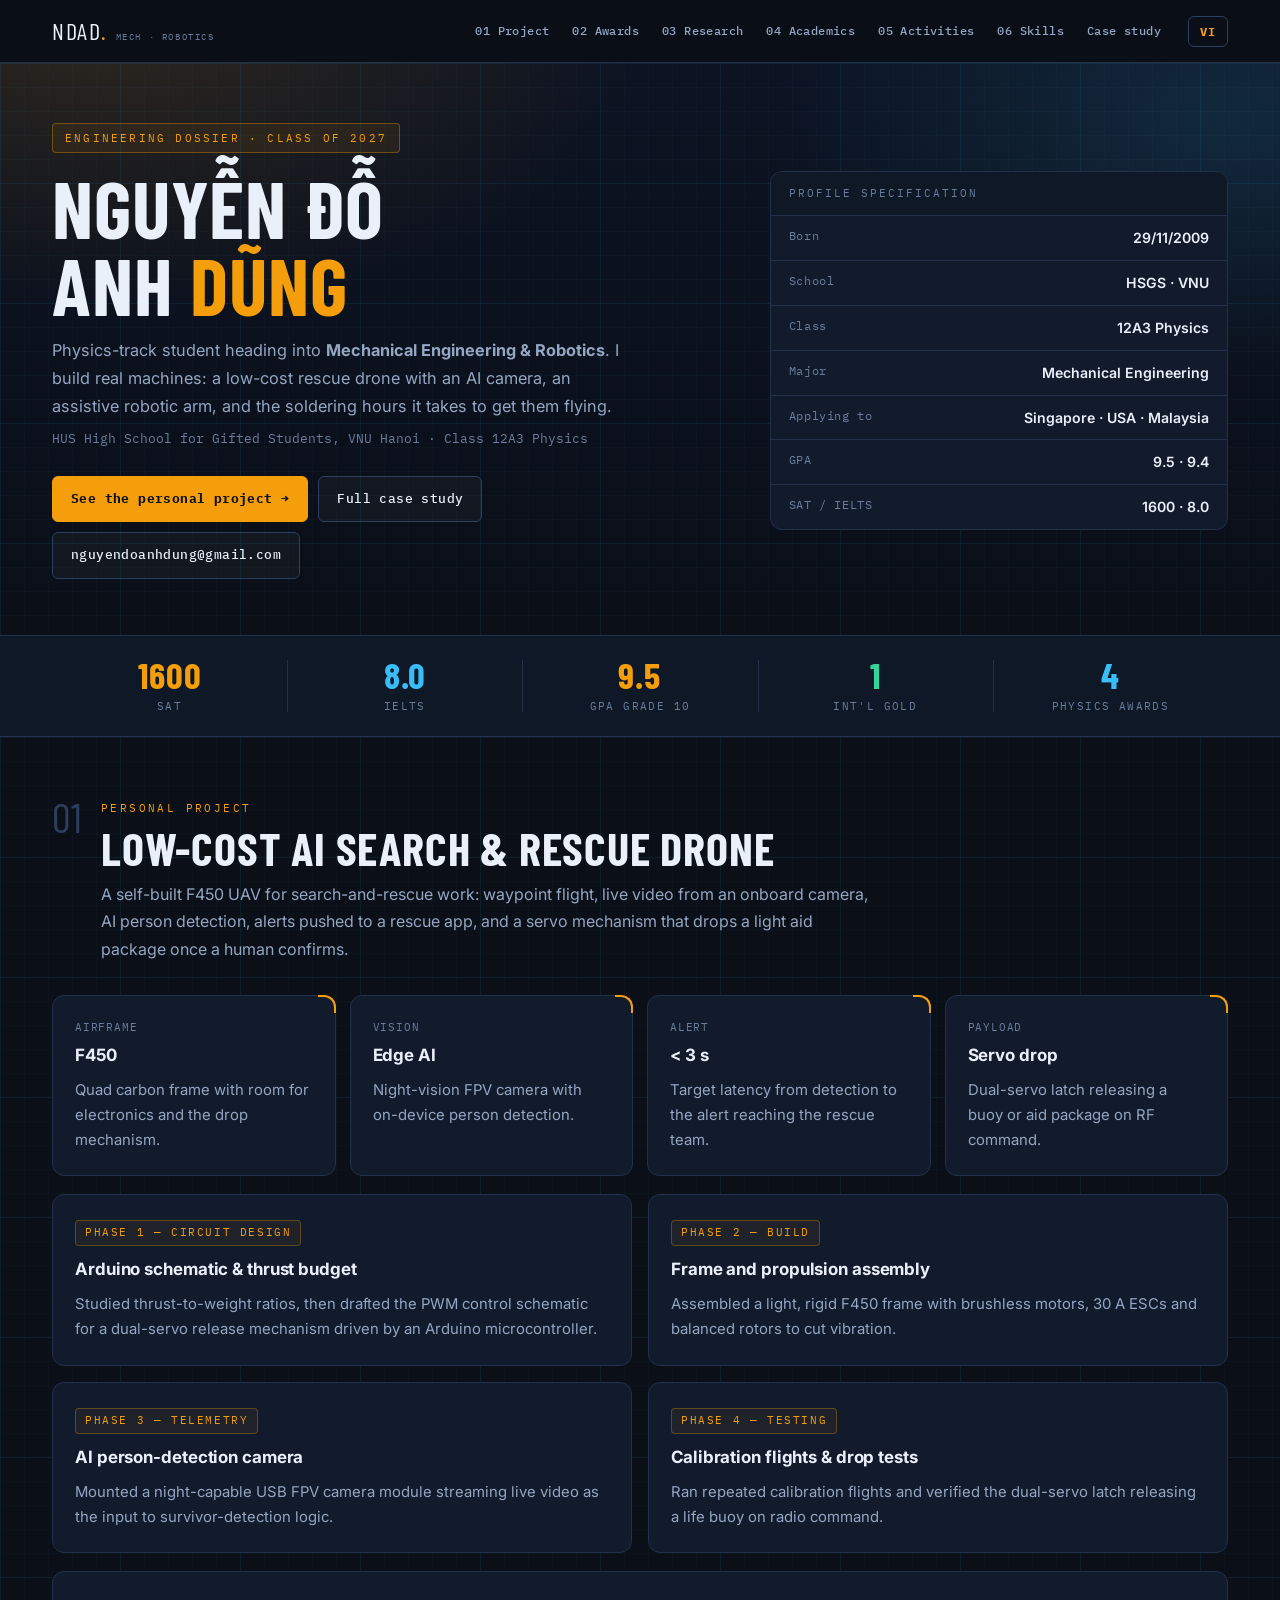
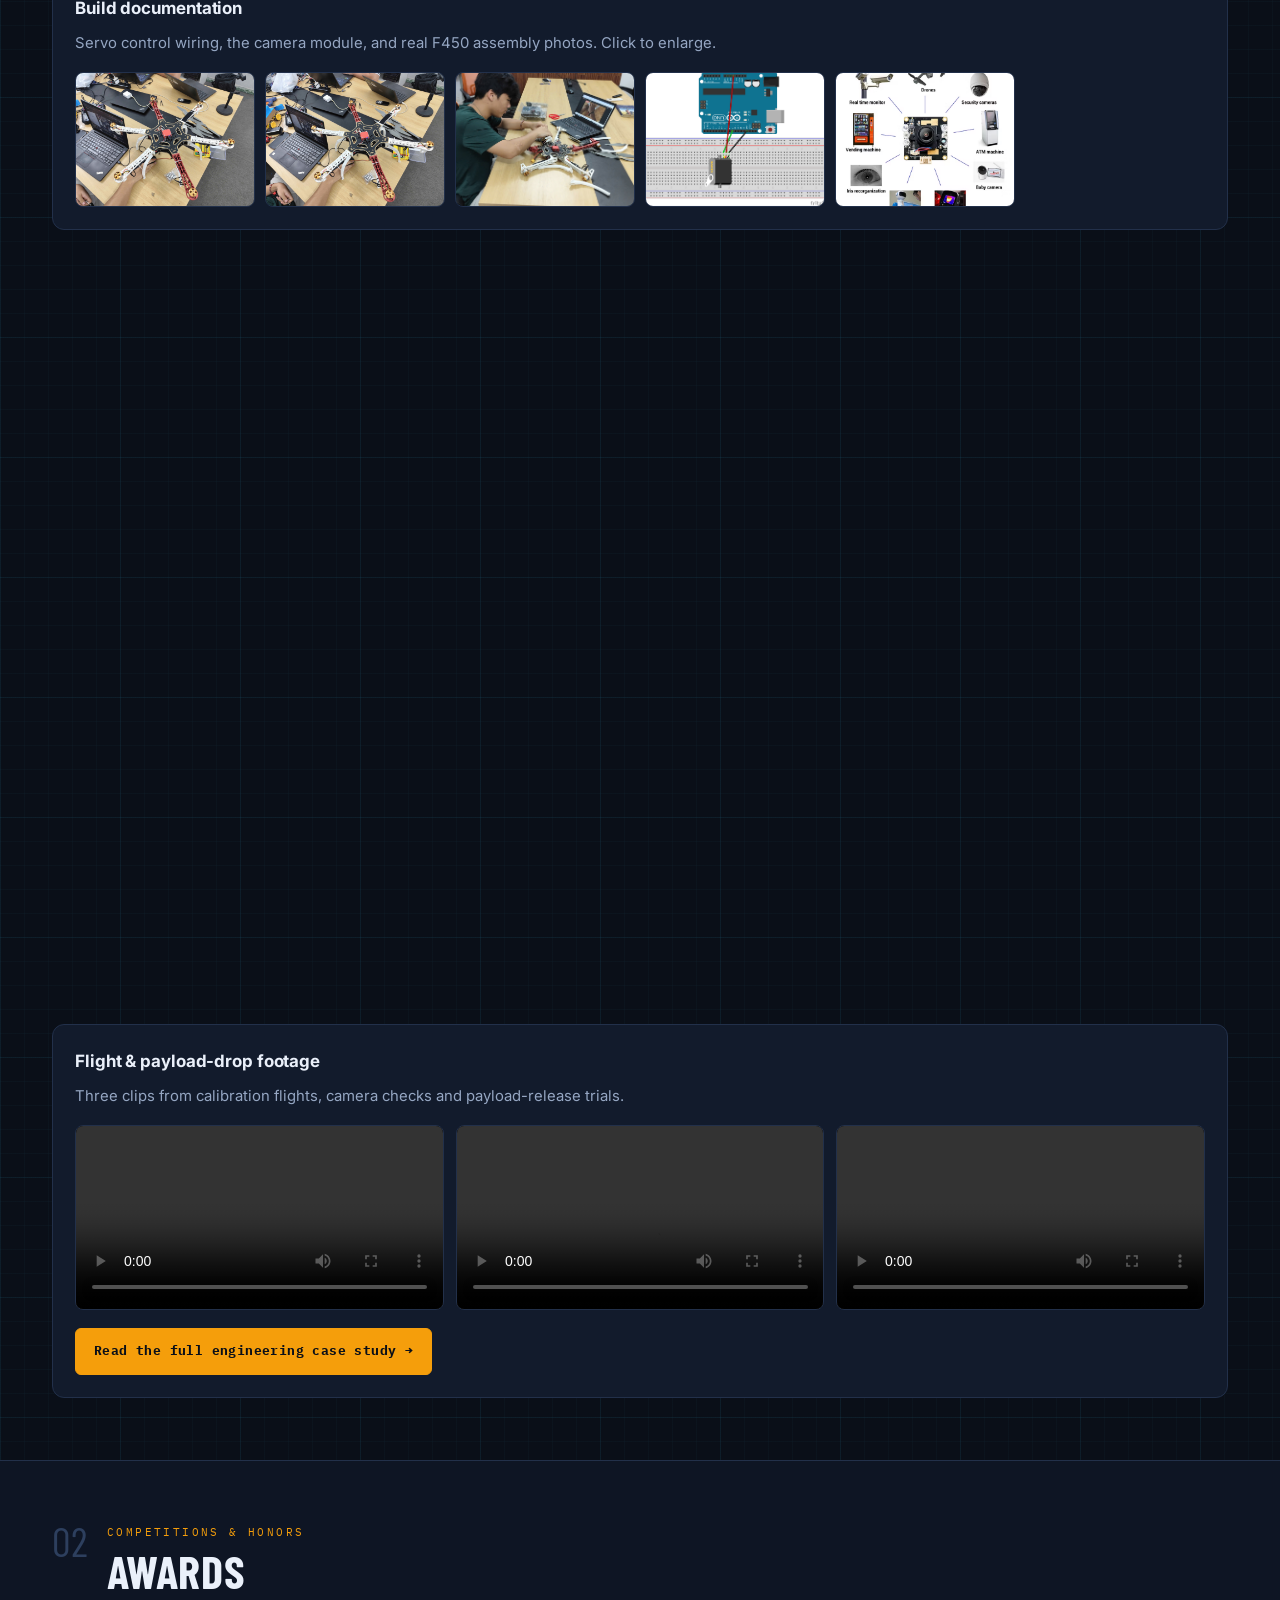
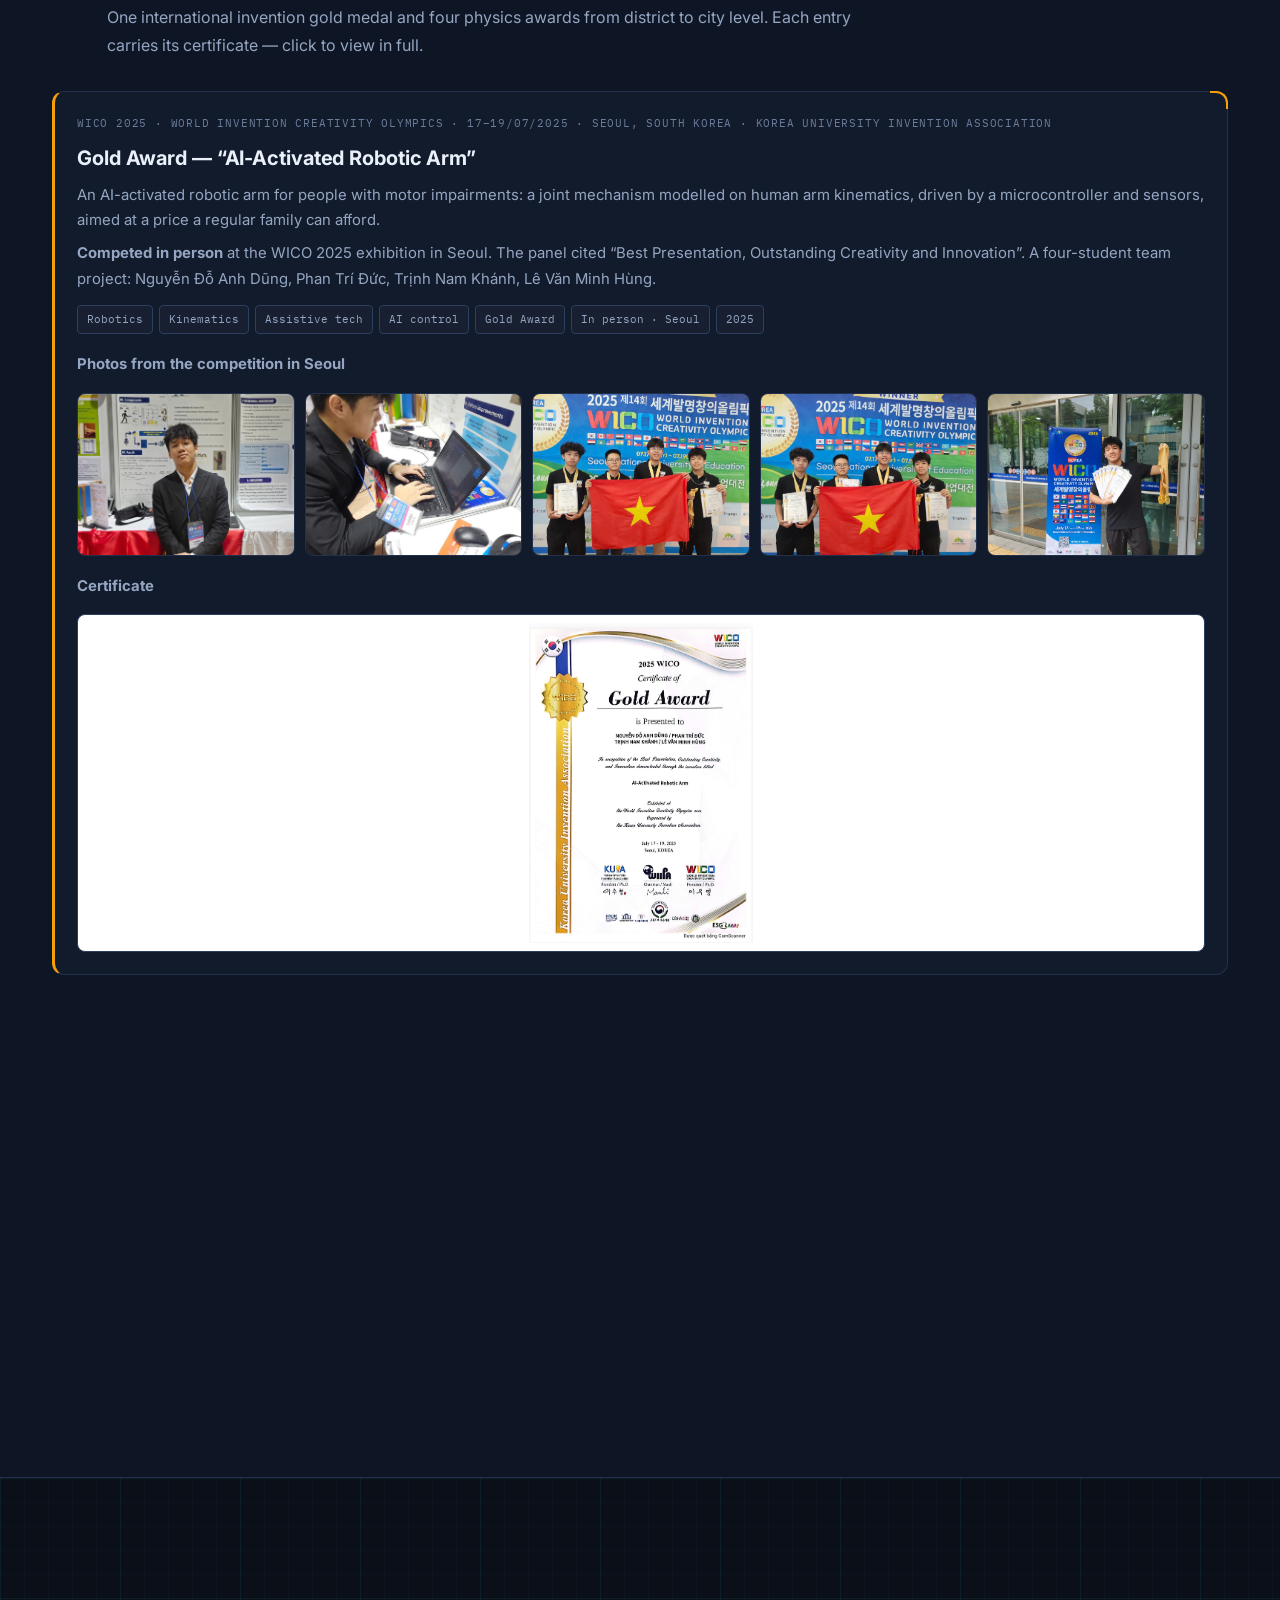
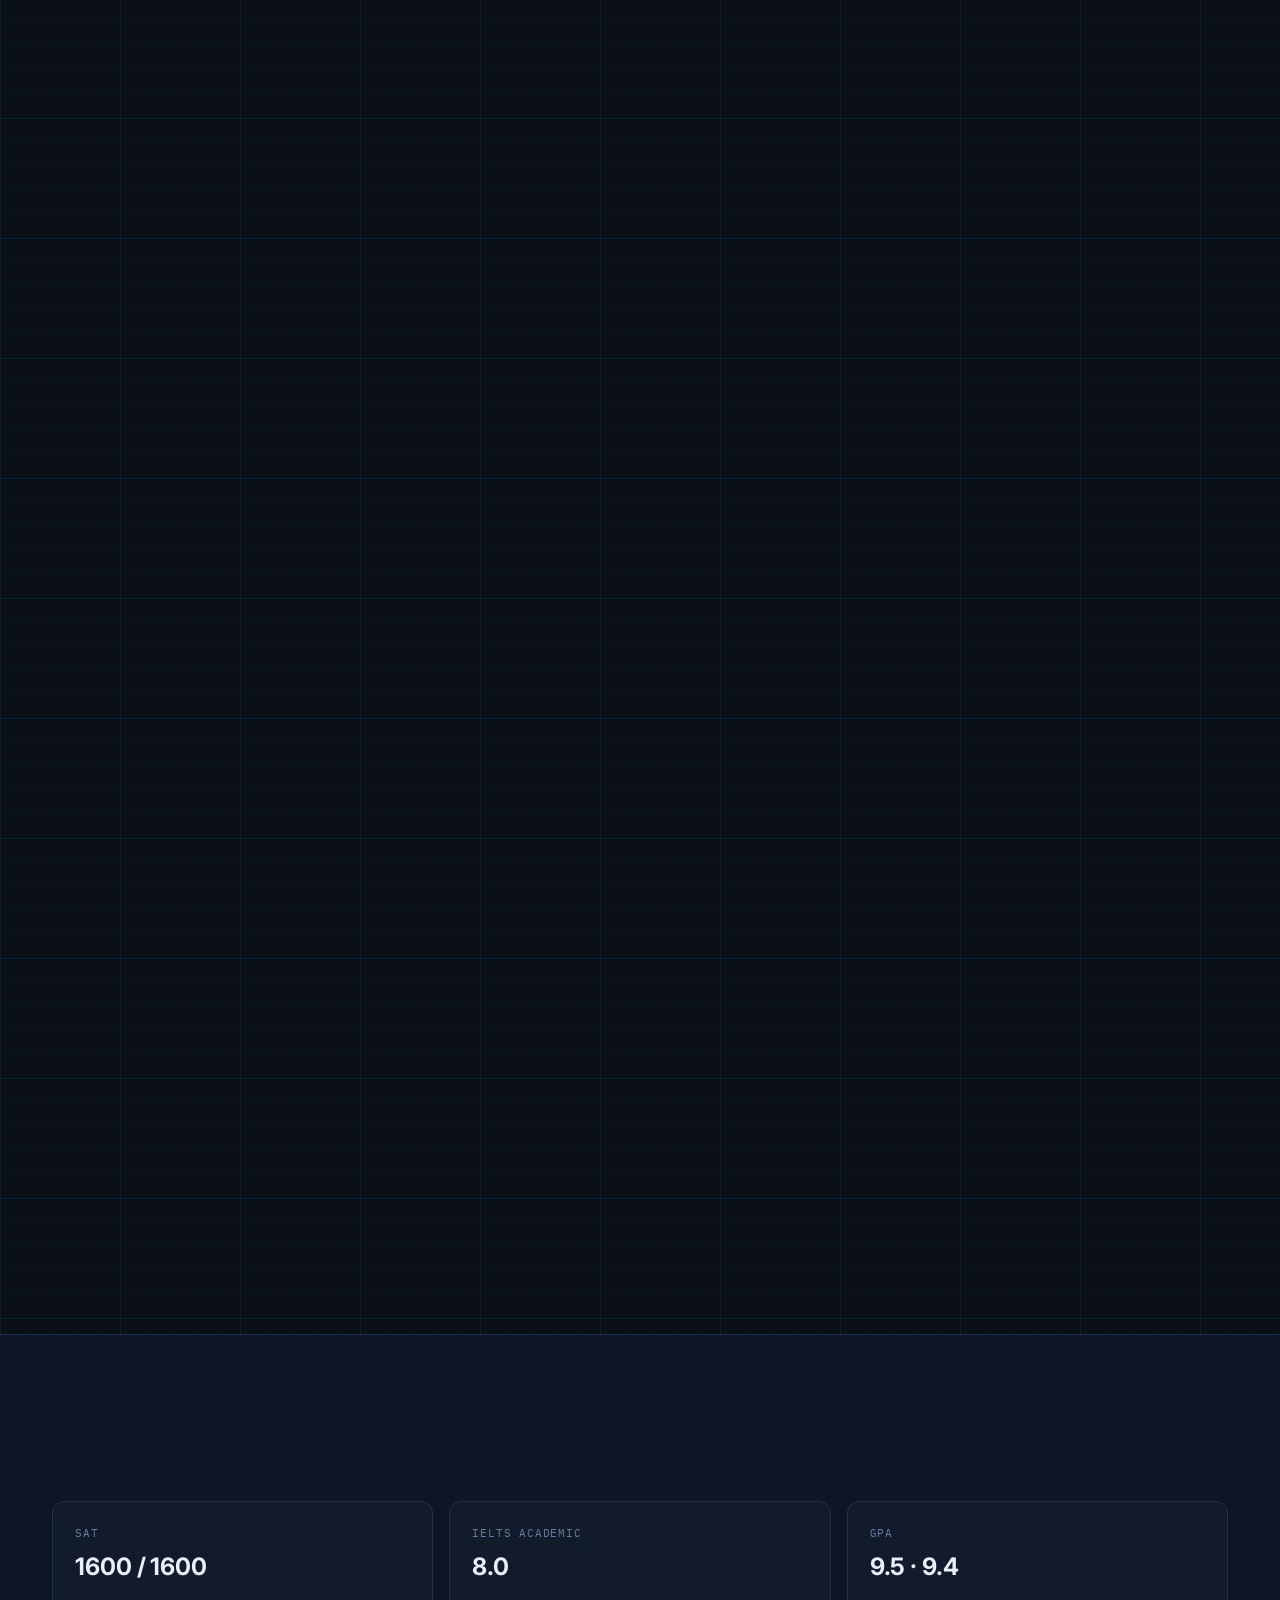
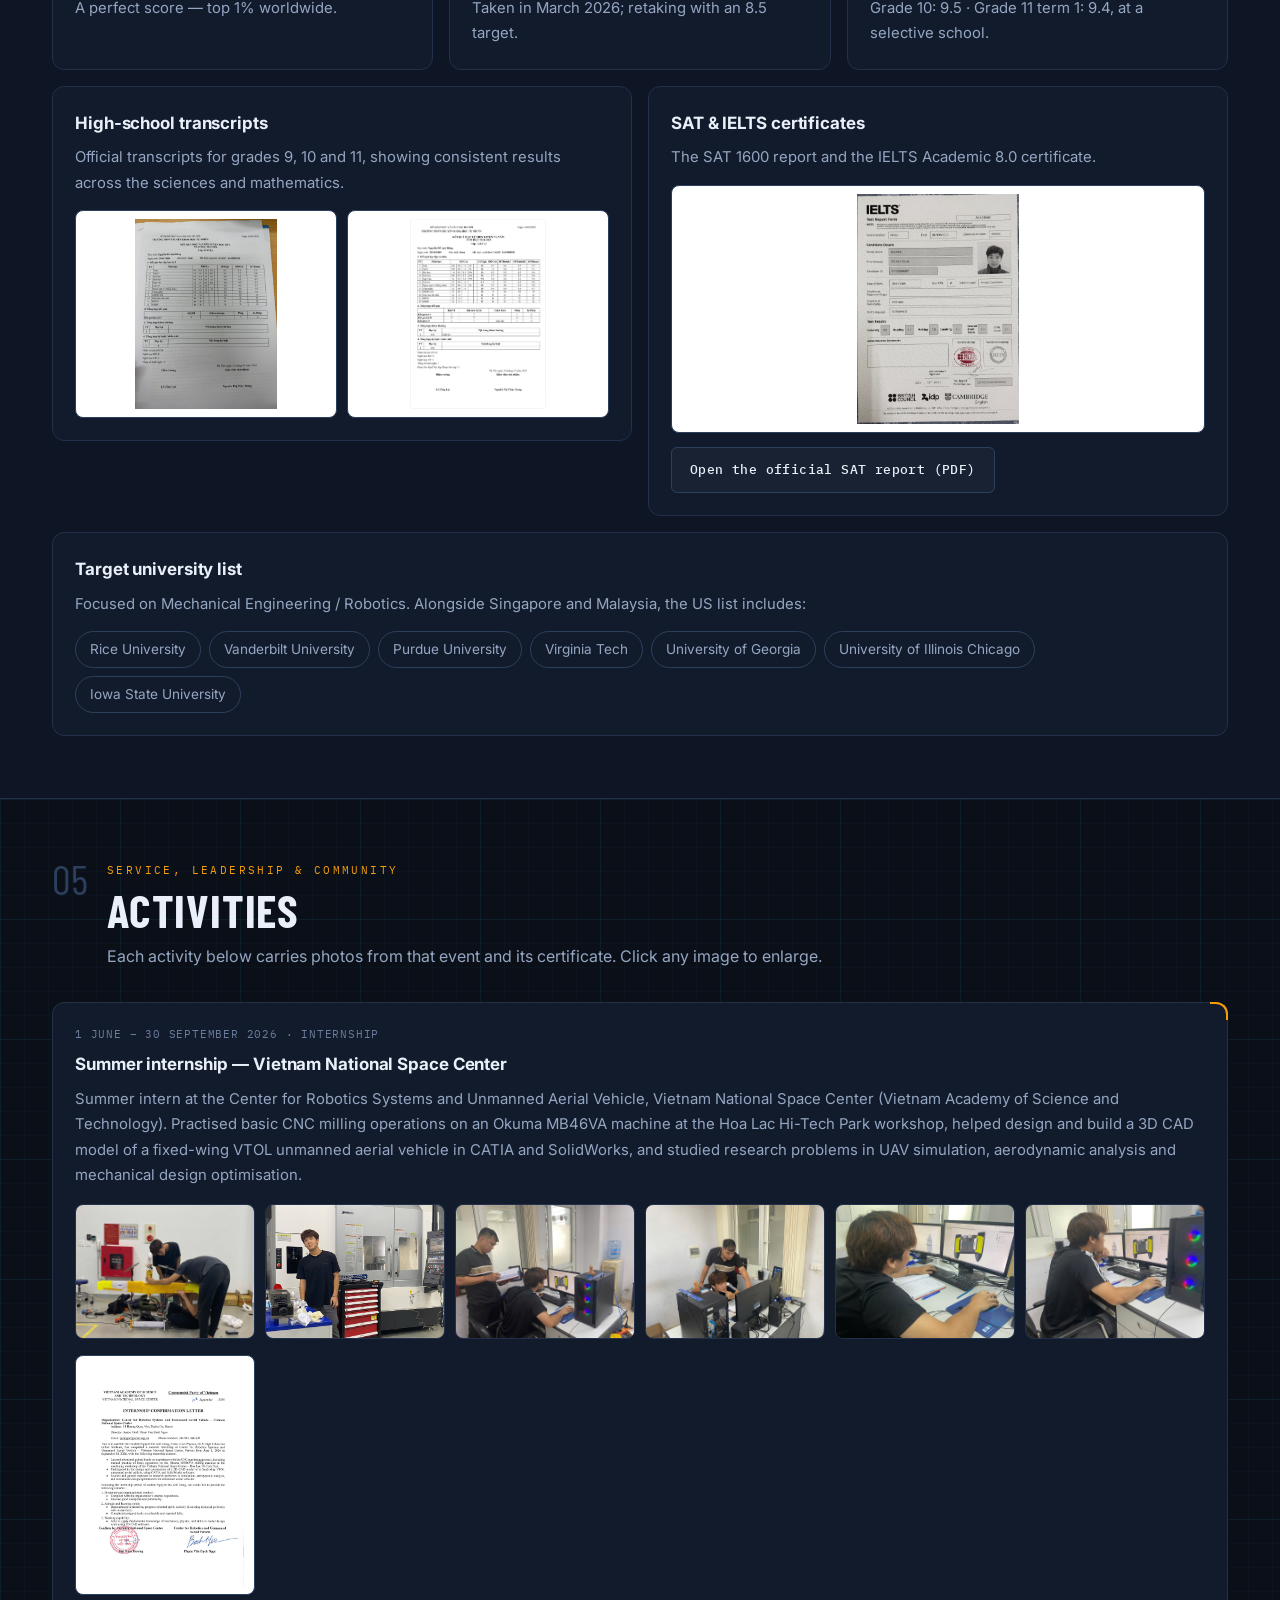
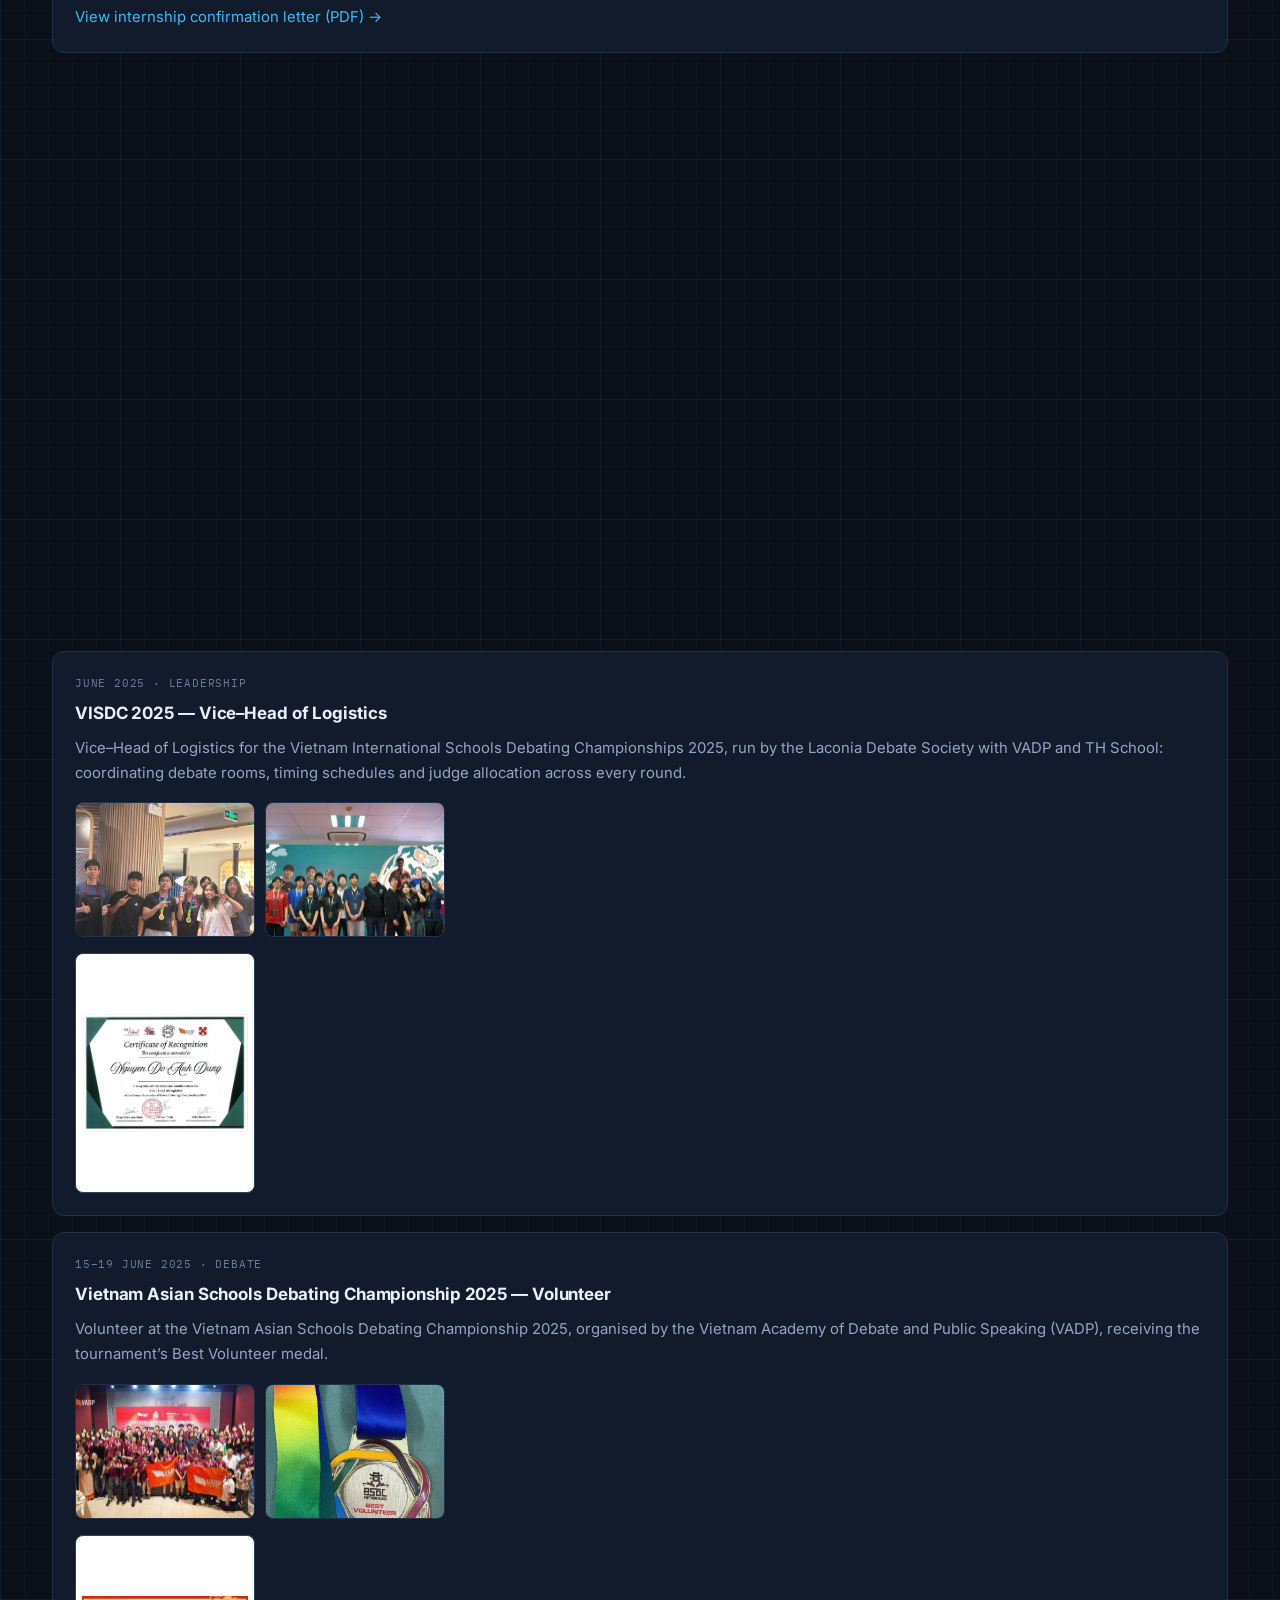
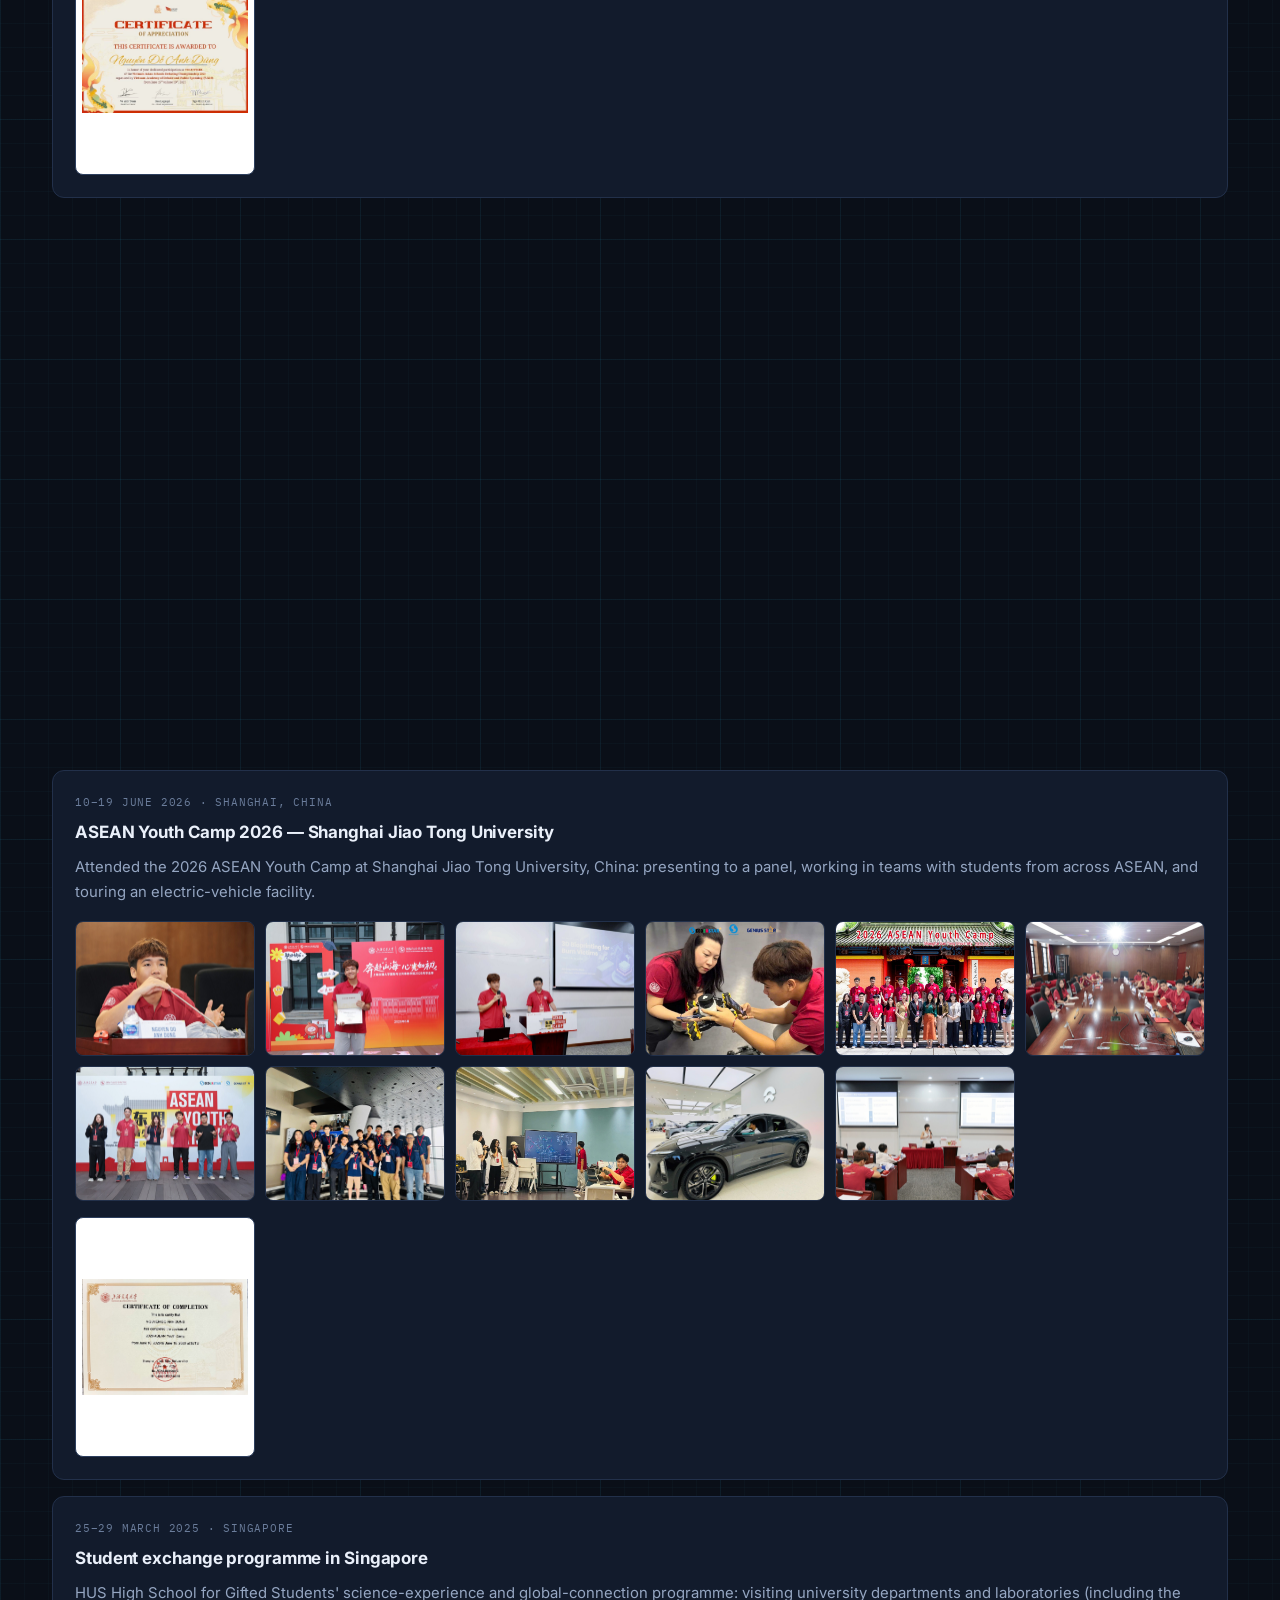
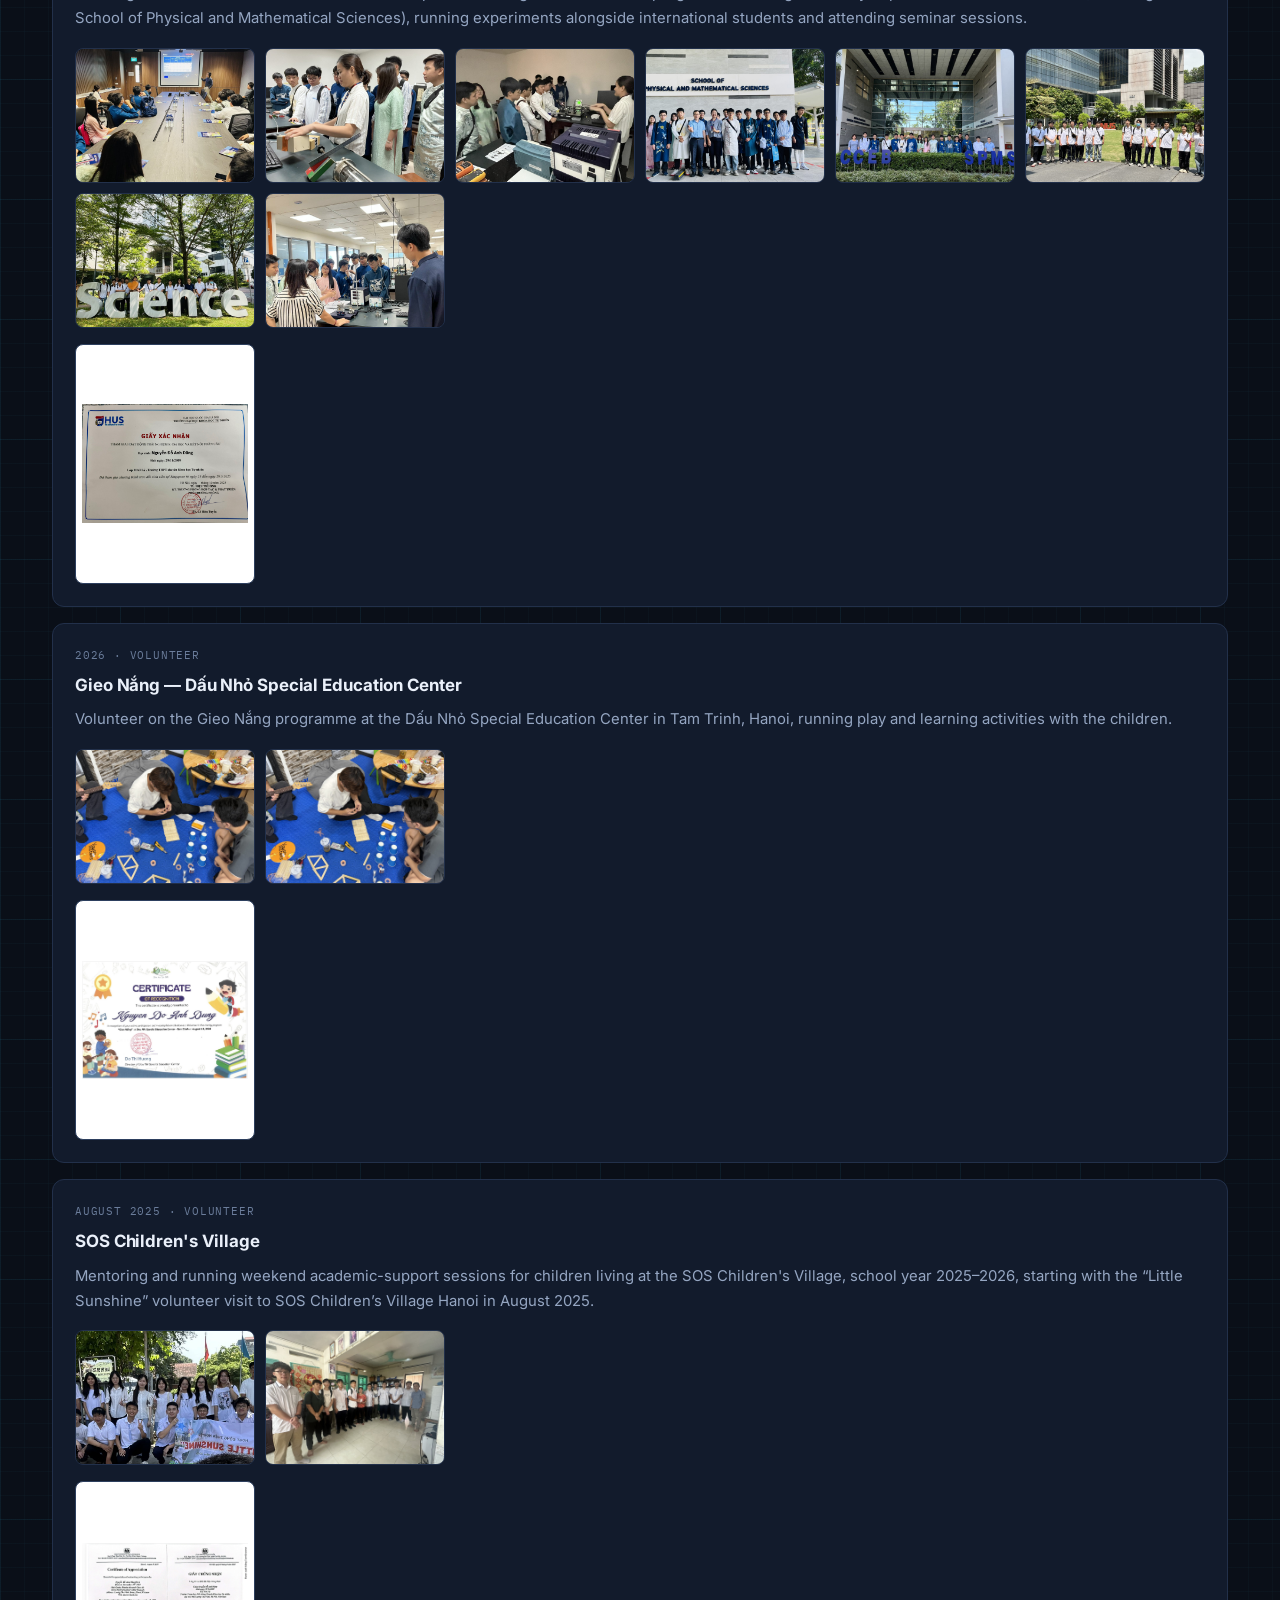
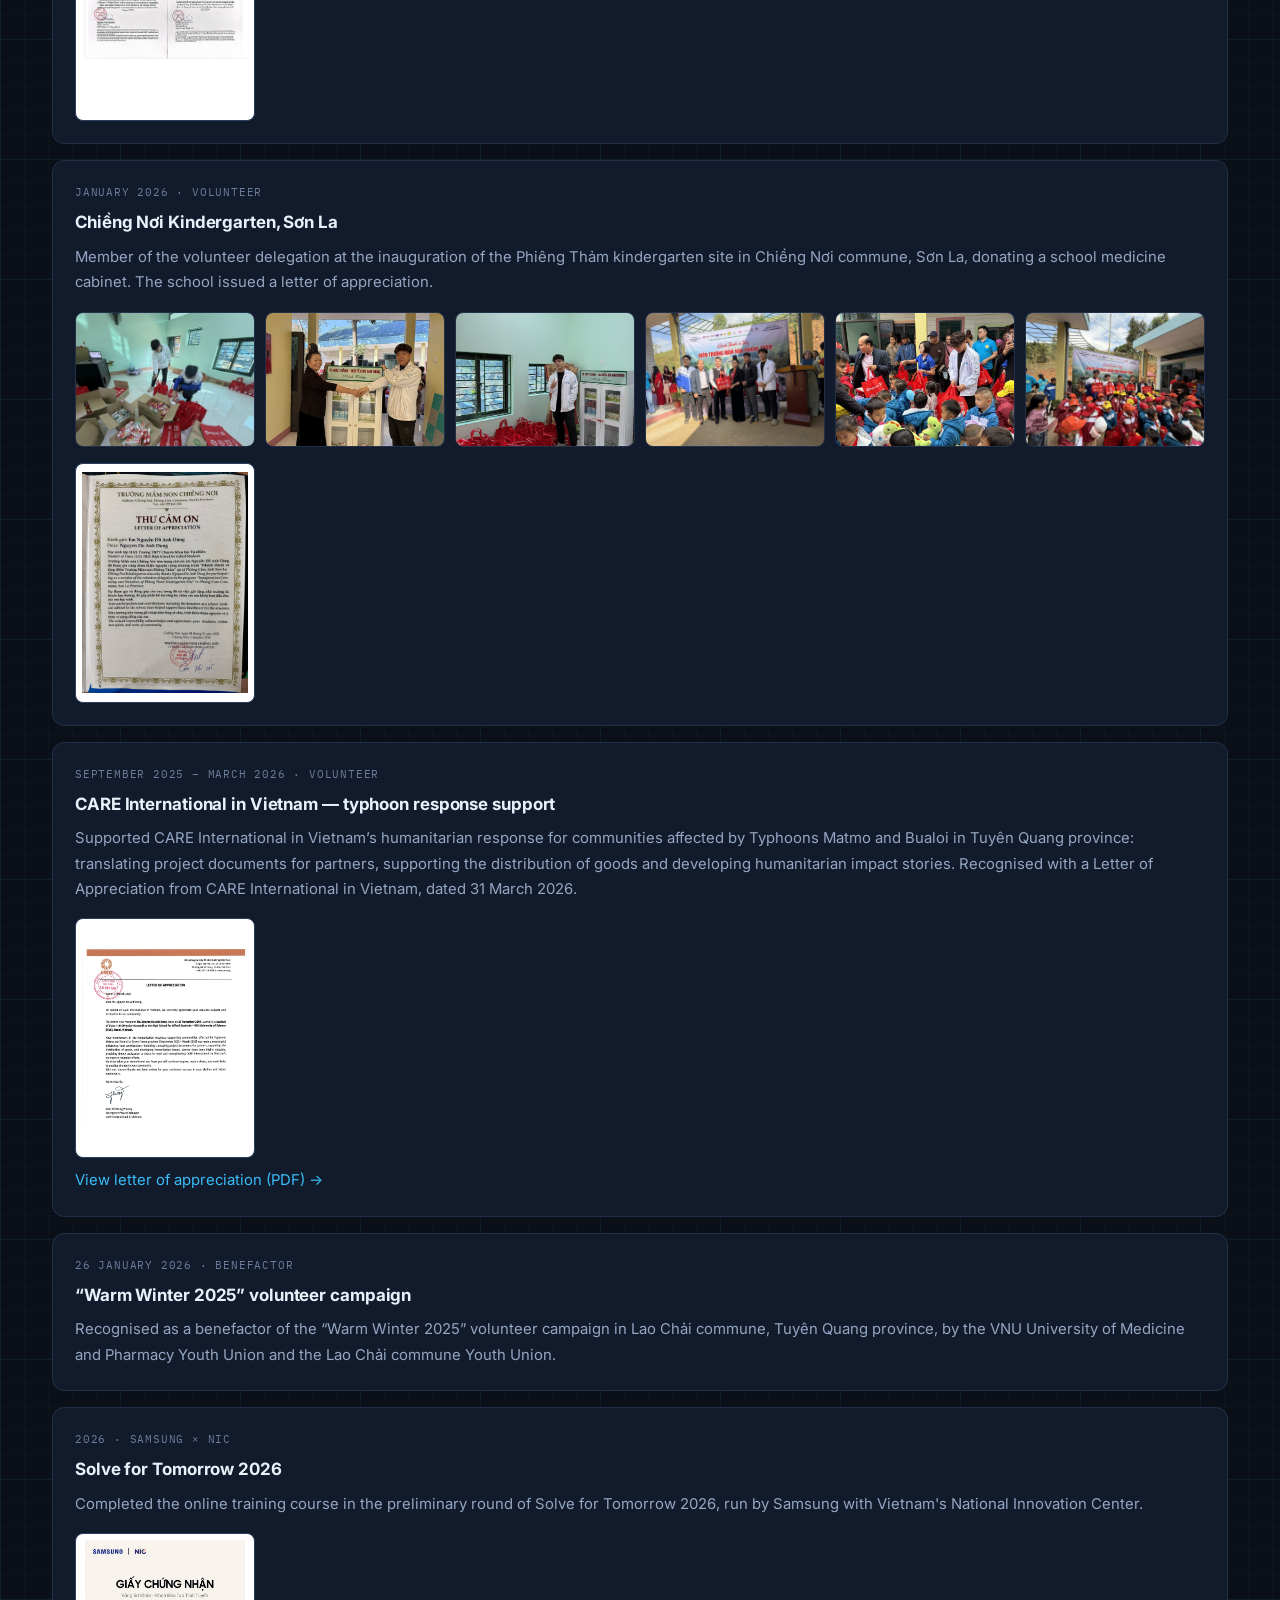
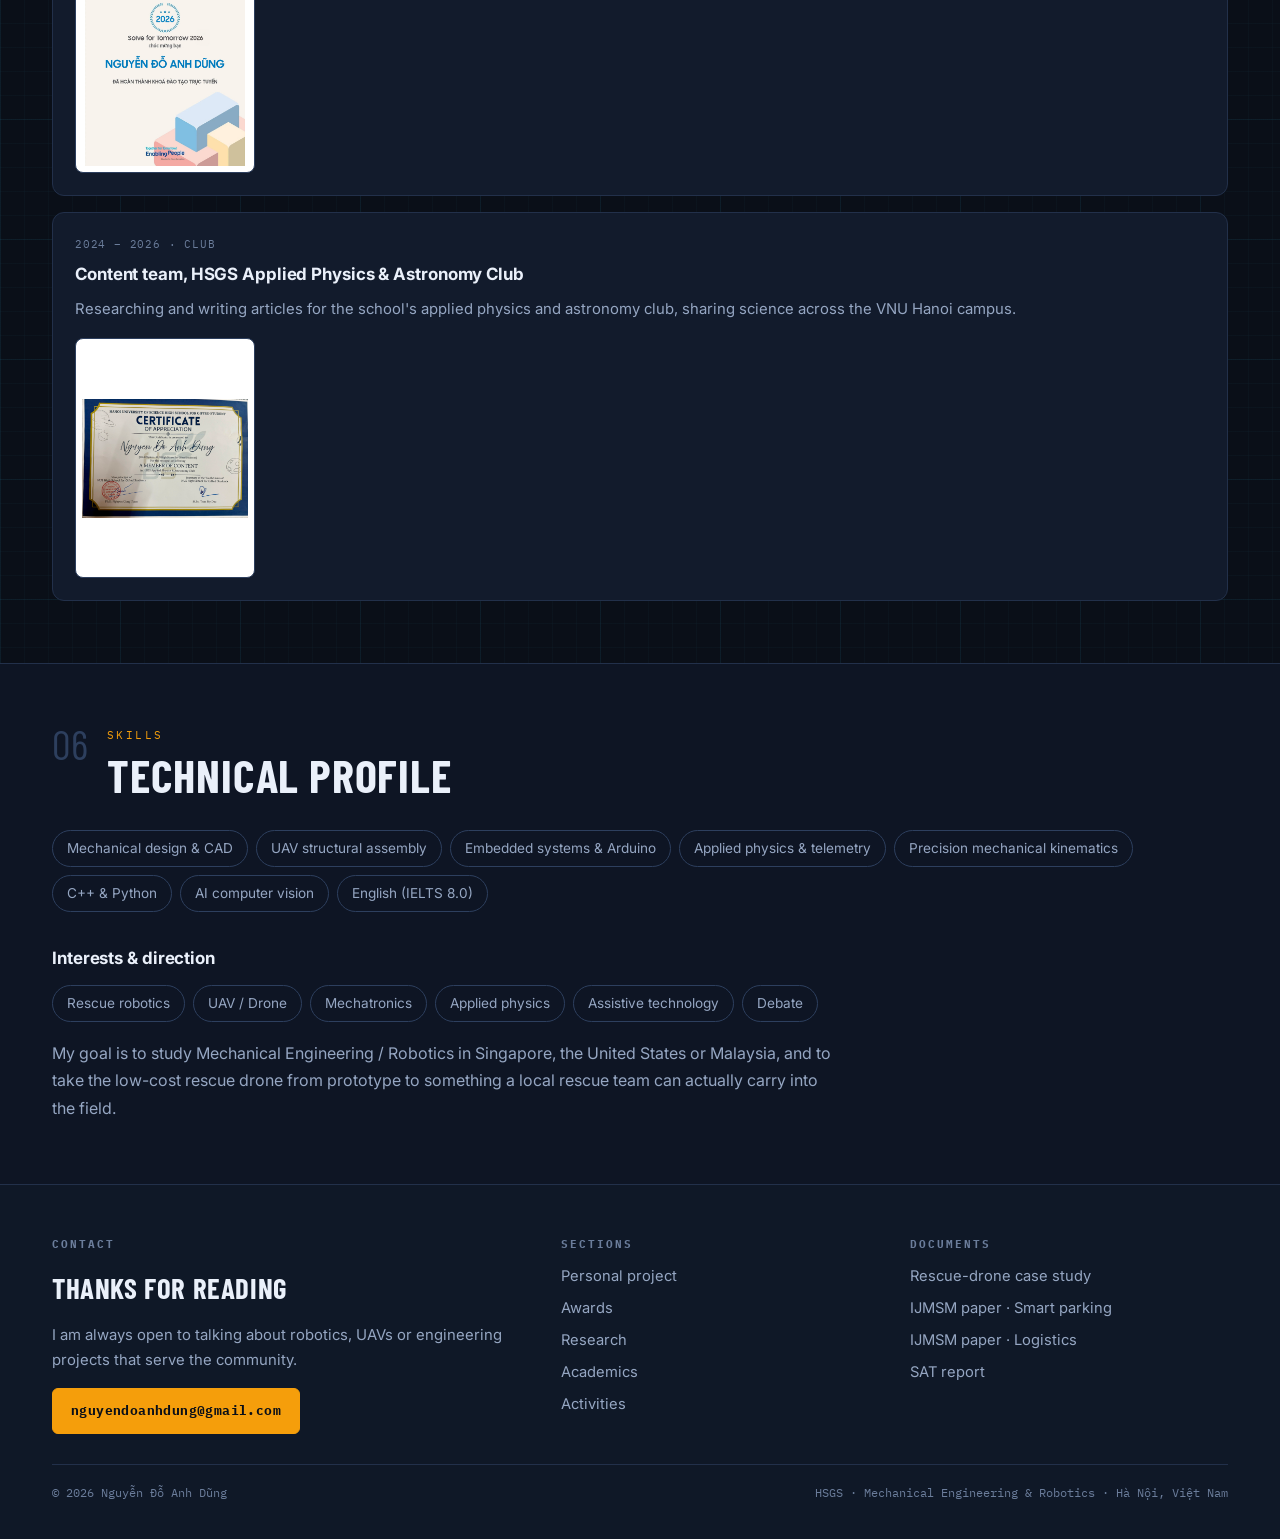
==== commit 383b5bc7: "Add IJMSM logistics paper (V3I4P101, co-author 2nd of 7) Co-Authored-By: Claude Opus 5.5 <noreply@an" ====
--- a/index.html
+++ b/index.html
@@ -217,6 +217,26 @@
       <div class="tags"><span>IoT</span><span>Computer Vision</span><span>ANPR</span><span>RFID</span><span>Smart City</span><span data-en>Peer reviewed</span><span data-vi>Bình duyệt</span></div>
       <p style="margin-top:16px"><a class="btn" href="https://ijmsm.org/ijmsm-v3i2p119.html" target="_blank" rel="noopener"><span data-en>Read the full paper on IJMSM &rarr;</span><span data-vi>Đọc toàn văn trên IJMSM &rarr;</span></a></p>
     </div>
+    <div class="card rv" style="border-left:3px solid var(--ok);margin-top:24px">
+      <div class="meta">IJMSM &middot; Golden Sun-Rise International Journal of Multidisciplinary on Science and Management &middot; Vol. 3, Issue 4 (Oct&ndash;Dec 2026), pp. 1&ndash;8</div>
+      <h3 style="margin-top:8px;font-size:1.2rem">Application of AI and IoT for the Logistics Sector in Vietnam</h3>
+      <p><span data-en>A review of how AI and IoT can modernise Vietnam's logistics sector: IoT collects real-time data from vehicles, warehouses, containers and cargo, while AI turns it into demand forecasts, route optimisation, predictive maintenance and delivery-time prediction. The paper weighs the adoption gap between large firms and SMEs &mdash; cost, infrastructure, skills, cybersecurity &mdash; and proposes an integrated approach covering intelligent transport, smart warehouses, cold-chain monitoring and computer vision.</span><span data-vi>Bài báo tổng quan ứng dụng AI và IoT trong ngành logistics Việt Nam: IoT thu thập dữ liệu thời gian thực từ phương tiện, kho bãi, container và hàng hóa; AI phân tích dữ liệu để dự báo nhu cầu, tối ưu tuyến đường, bảo trì dự đoán và dự đoán thời gian giao hàng. Bài báo phân tích khoảng cách ứng dụng giữa doanh nghiệp lớn và doanh nghiệp vừa và nhỏ &mdash; chi phí, hạ tầng, nhân lực, an ninh mạng &mdash; và đề xuất giải pháp tích hợp gồm vận tải thông minh, kho thông minh, giám sát chuỗi lạnh và thị giác máy tính.</span></p>
+      <div class="tblwrap">
+        <table>
+          <tr><th><span data-en>Field</span><span data-vi>Mục</span></th><th><span data-en>Detail</span><span data-vi>Nội dung</span></th></tr>
+          <tr><td><span data-en>Authors</span><span data-vi>Nhóm tác giả</span></td>
+              <td>Pham Huu Viet Anh, <b>Nguyen Do Anh Dung</b>, Van Ngoc Anh, Vu Duc Minh, Tran Thanh An, Pham Quynh Anh, Vu Xuan Manh</td></tr>
+          <tr><td><span data-en>Role</span><span data-vi>Vai trò</span></td>
+              <td><span data-en>Co-author (second of seven)</span><span data-vi>Đồng tác giả (tác giả thứ 2 trong 7)</span></td></tr>
+          <tr><td><span data-en>Affiliation</span><span data-vi>Đơn vị</span></td>
+              <td><span data-en>HUS High School for Gifted Students, VNU Hanoi</span><span data-vi>THPT Chuyên Khoa học Tự nhiên, ĐHQG Hà Nội</span></td></tr>
+          <tr><td><span data-en>Published</span><span data-vi>Ngày công bố</span></td><td>12/10/2026</td></tr>
+          <tr><td>DOI</td><td>10.71141/30485037/V3I4P101</td></tr>
+        </table>
+      </div>
+      <div class="tags"><span>IoT</span><span>AI</span><span>Logistics</span><span>Smart Warehouse</span><span>Predictive Maintenance</span><span data-en>Peer reviewed</span><span data-vi>Bình duyệt</span></div>
+      <p style="margin-top:16px"><a class="btn" href="https://www.ijmsm.org/ijmsm-v3i4p101.html" target="_blank" rel="noopener"><span data-en>Read the full paper on IJMSM &rarr;</span><span data-vi>Đọc toàn văn trên IJMSM &rarr;</span></a></p>
+    </div>
   </div>
 </section>
 
@@ -424,7 +444,8 @@
         <h4><span data-en>Documents</span><span data-vi>Tài liệu</span></h4>
         <ul>
           <li><a href="project-detail.html"><span data-en>Rescue-drone case study</span><span data-vi>Case study drone cứu hộ</span></a></li>
-          <li><a href="https://ijmsm.org/ijmsm-v3i2p119.html" target="_blank" rel="noopener"><span data-en>IJMSM paper</span><span data-vi>Bài báo IJMSM</span></a></li>
+          <li><a href="https://ijmsm.org/ijmsm-v3i2p119.html" target="_blank" rel="noopener"><span data-en>IJMSM paper &middot; Smart parking</span><span data-vi>Bài báo IJMSM &middot; Bãi đỗ xe</span></a></li>
+          <li><a href="https://www.ijmsm.org/ijmsm-v3i4p101.html" target="_blank" rel="noopener"><span data-en>IJMSM paper &middot; Logistics</span><span data-vi>Bài báo IJMSM &middot; Logistics</span></a></li>
           <li><a href="assets/certs/sat_score.pdf" target="_blank" rel="noopener"><span data-en>SAT report</span><span data-vi>Bảng điểm SAT</span></a></li>
         </ul>
       </div>
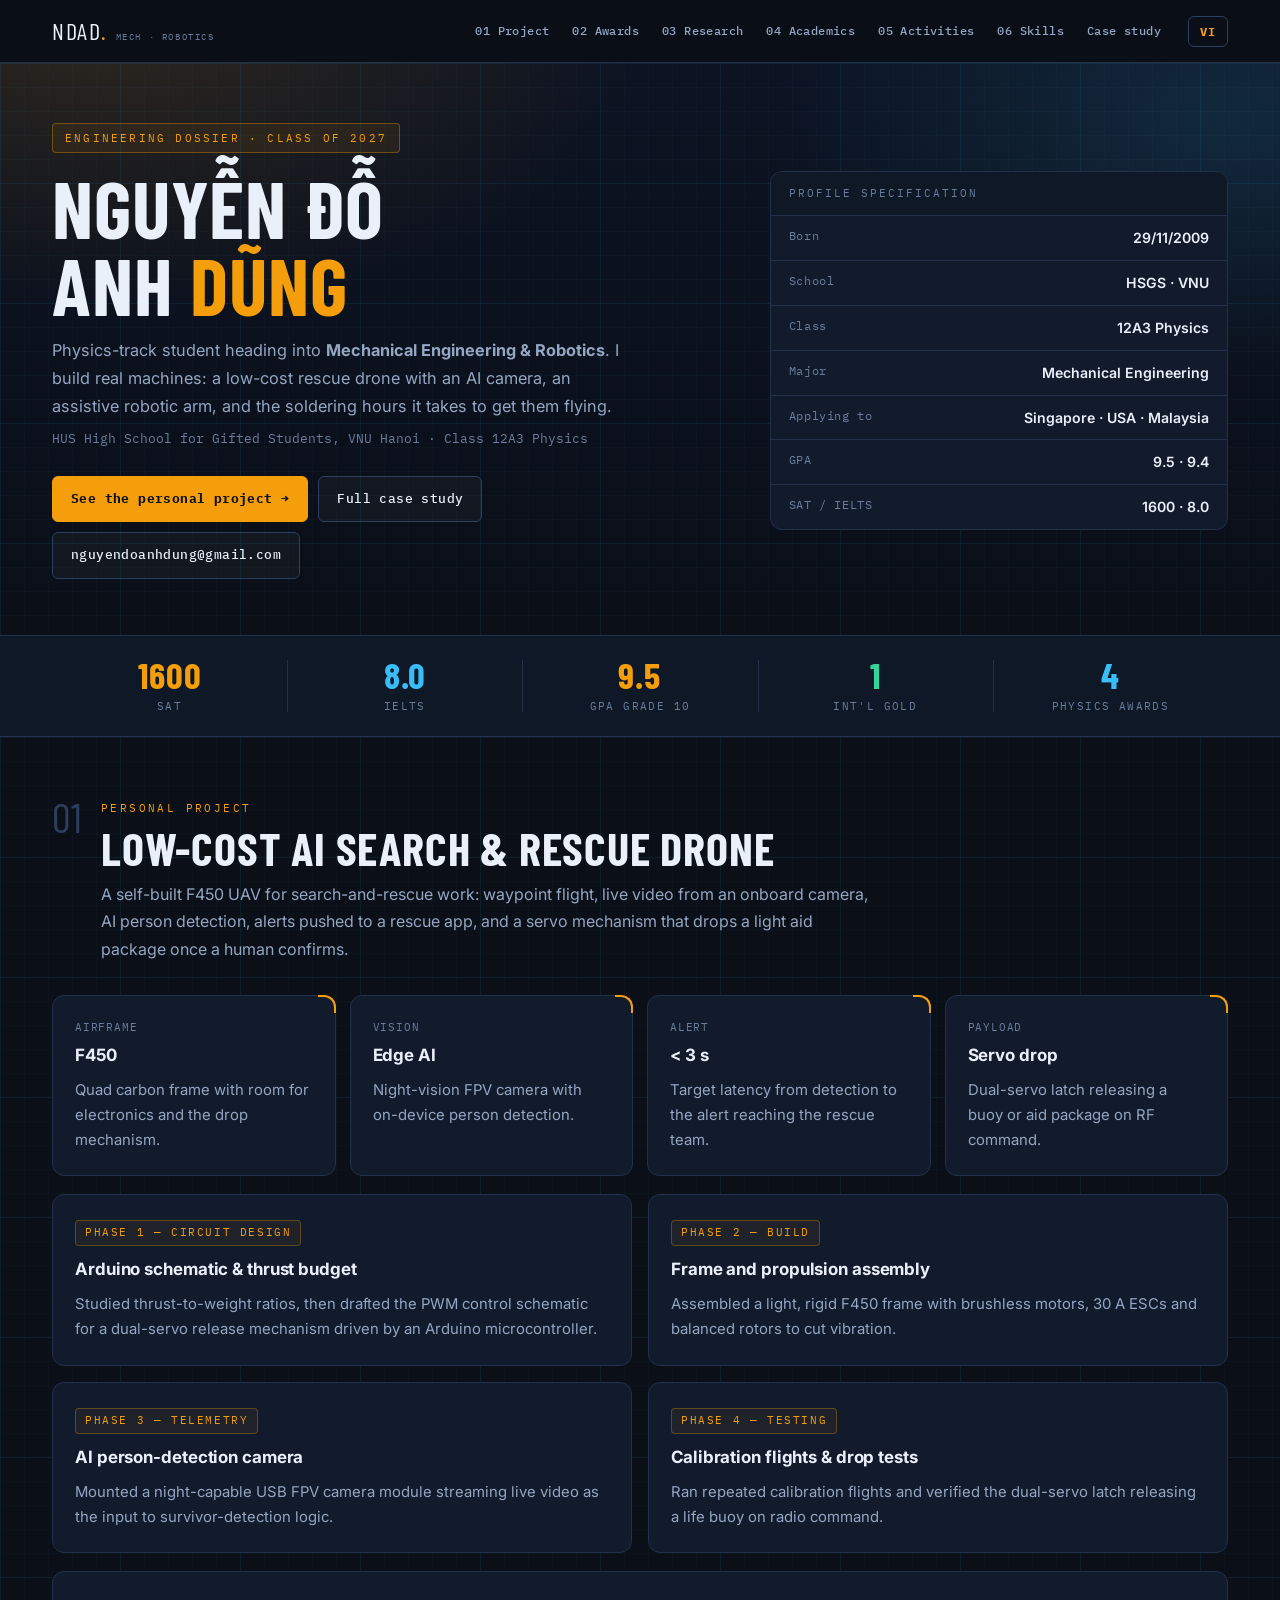
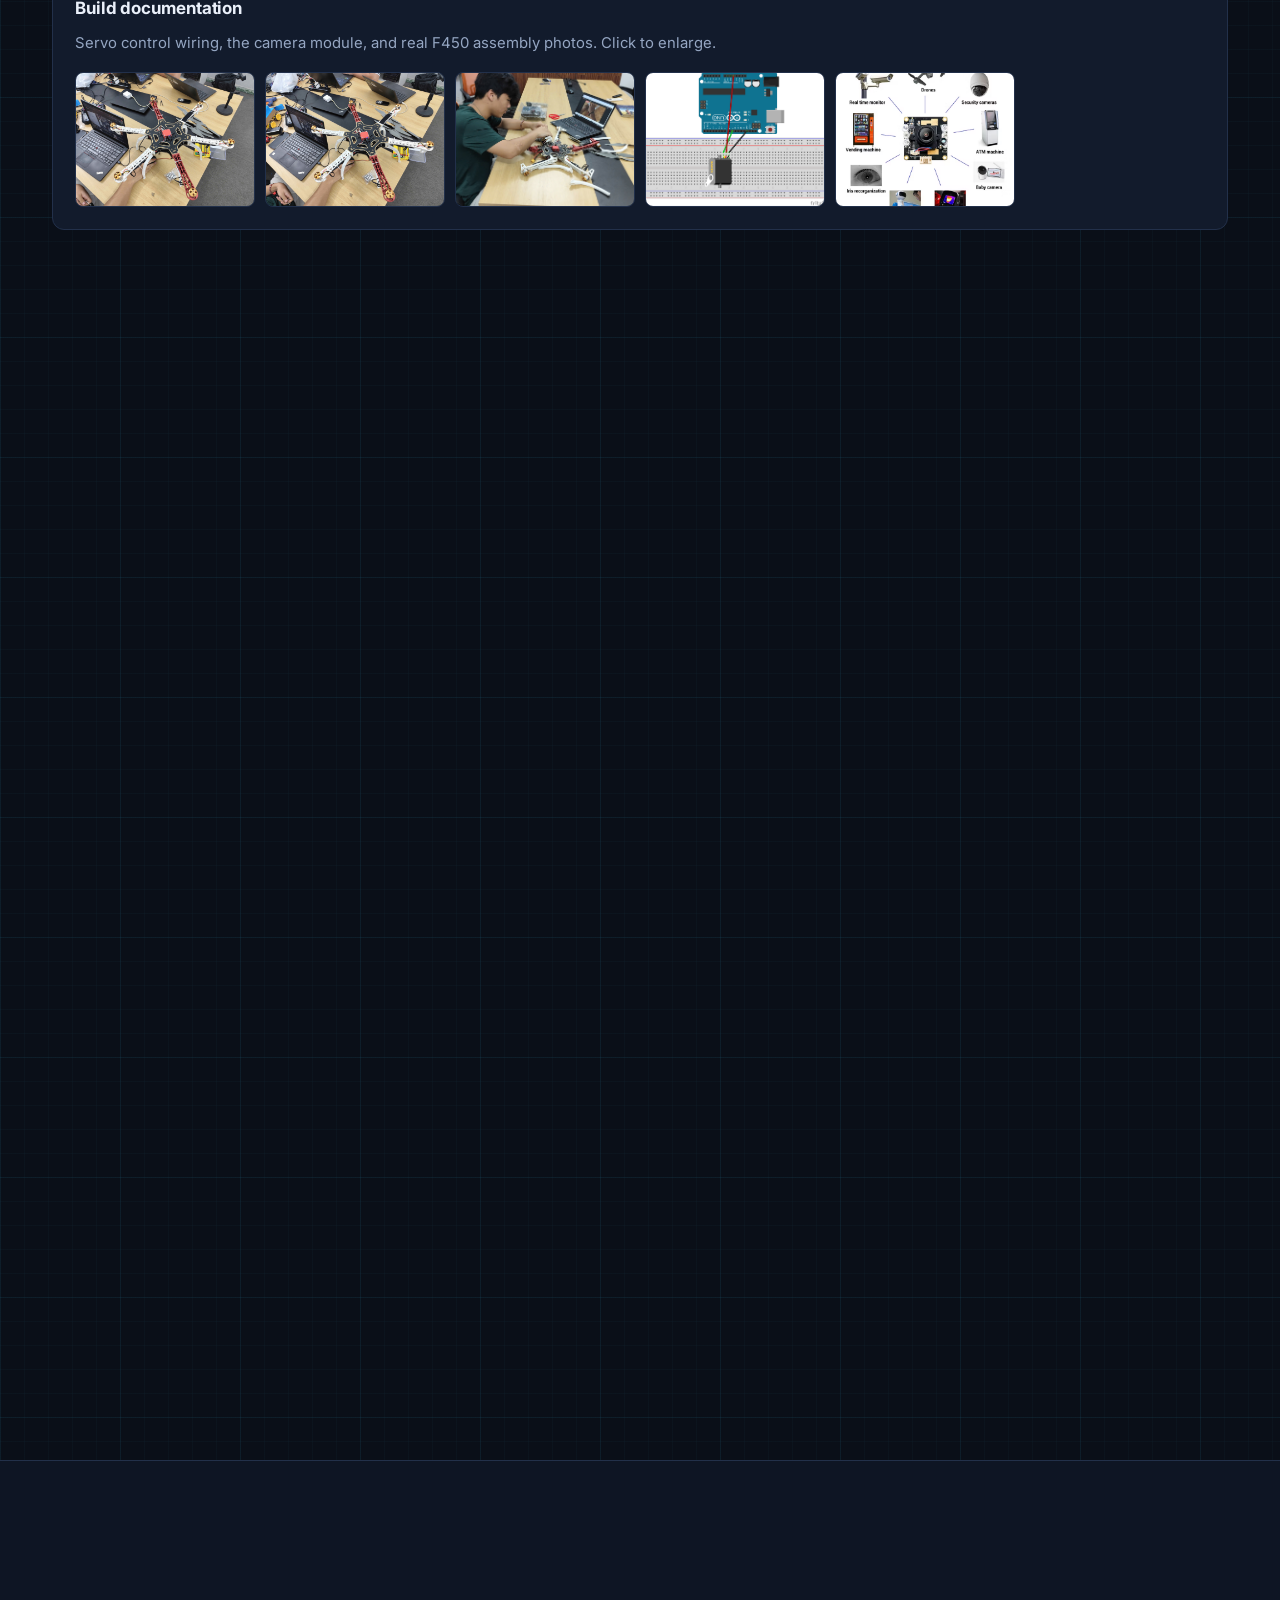
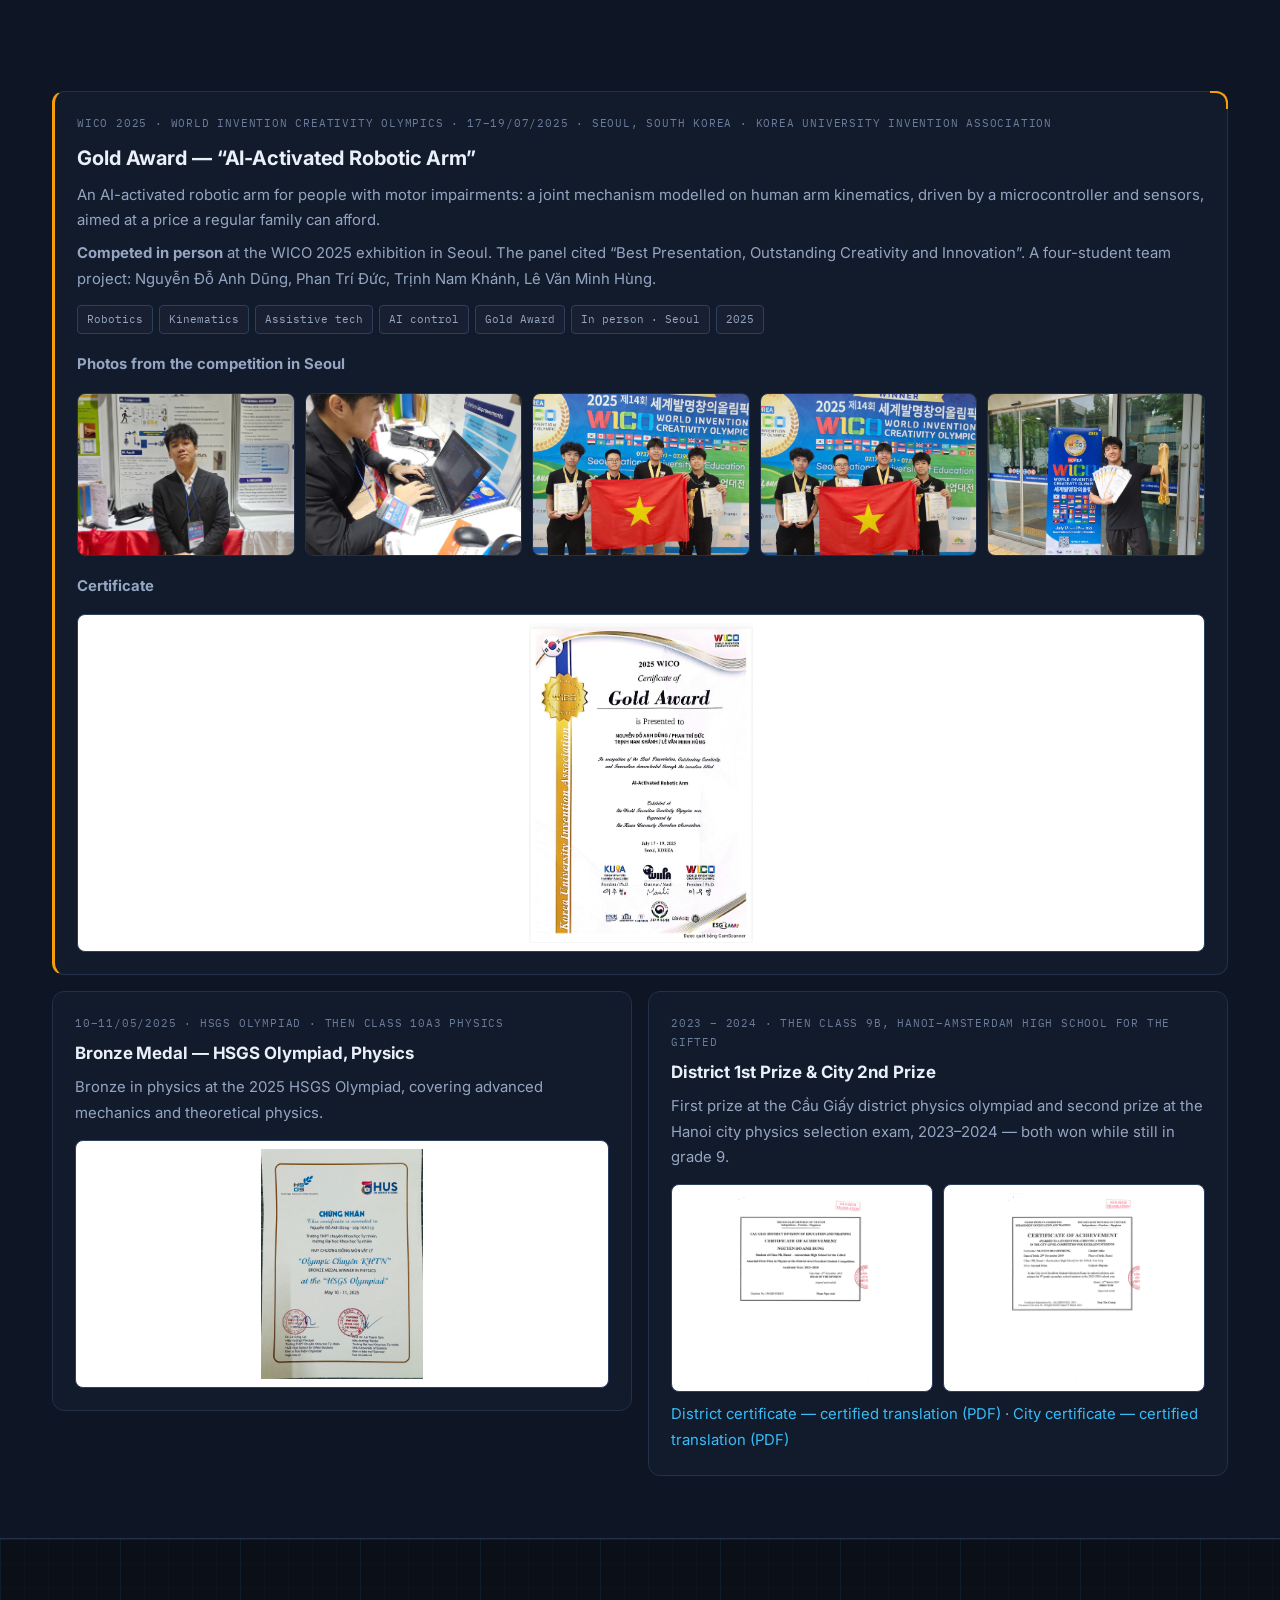
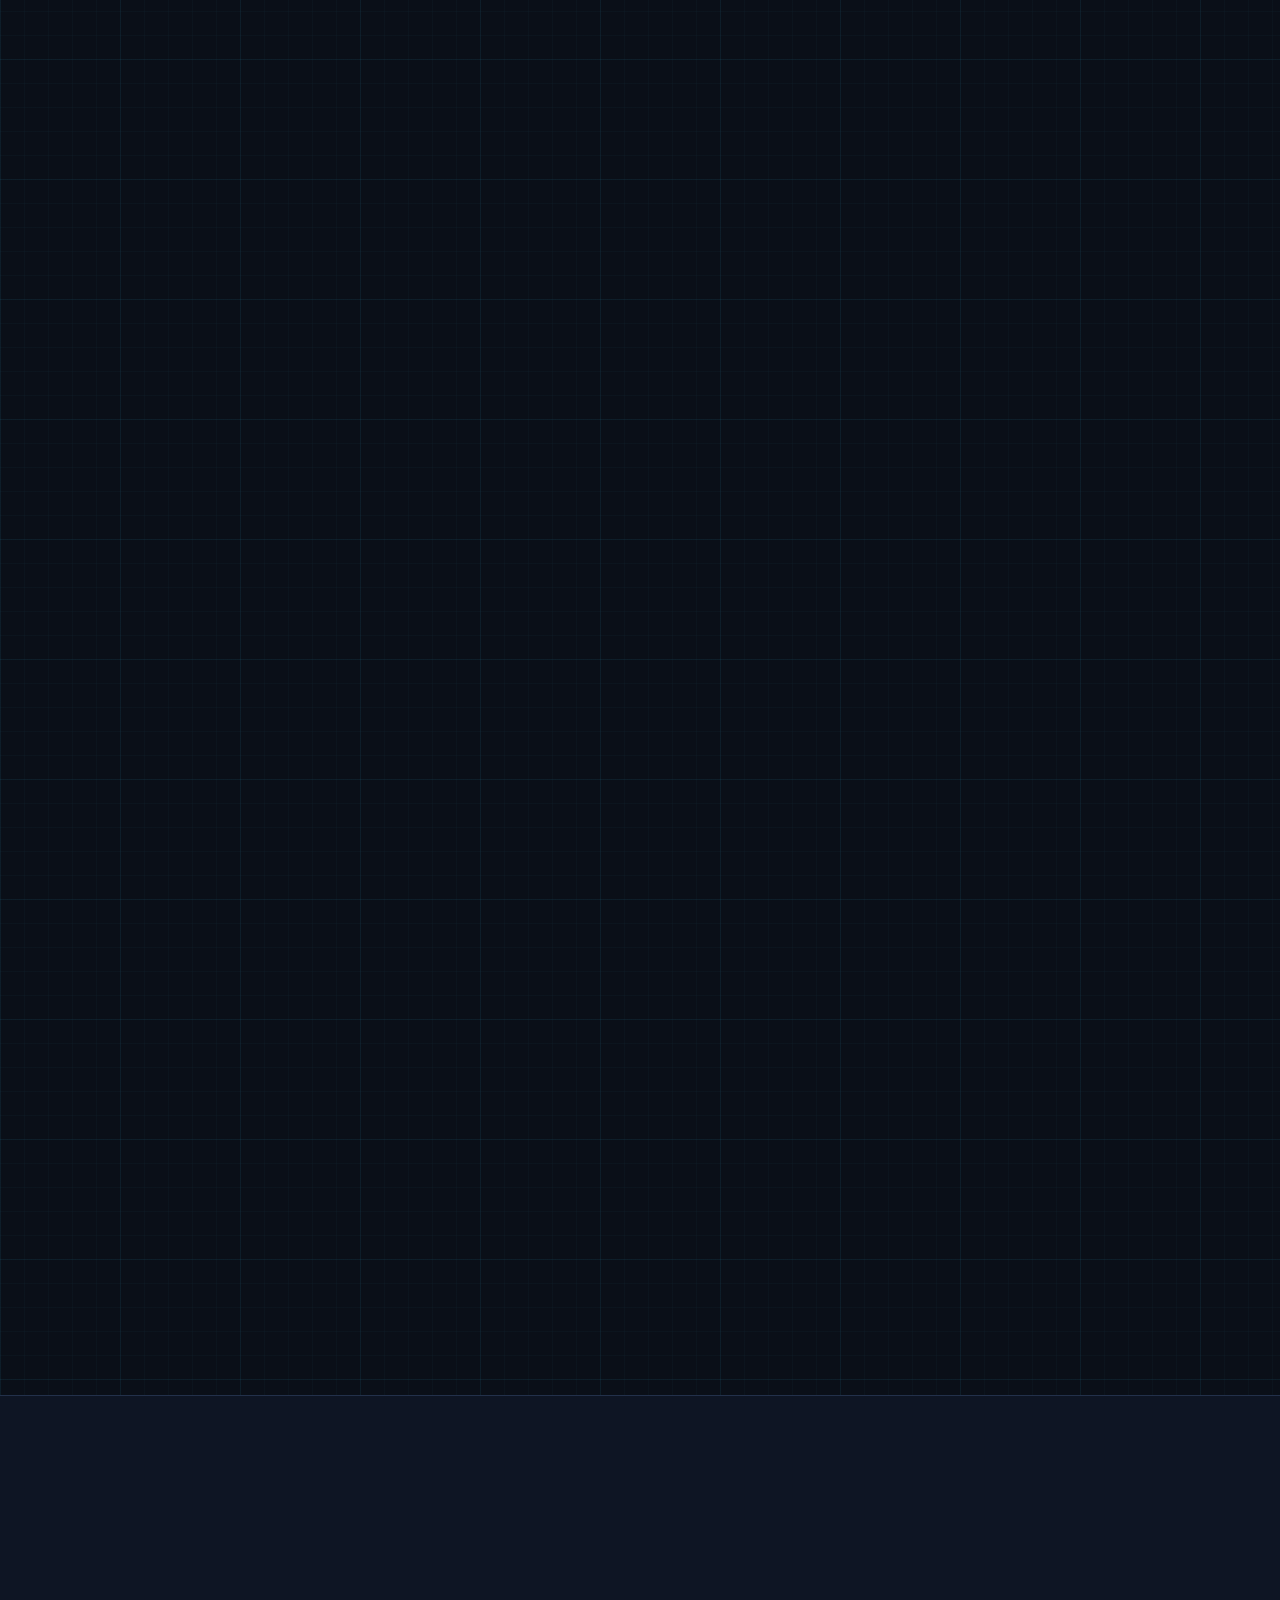
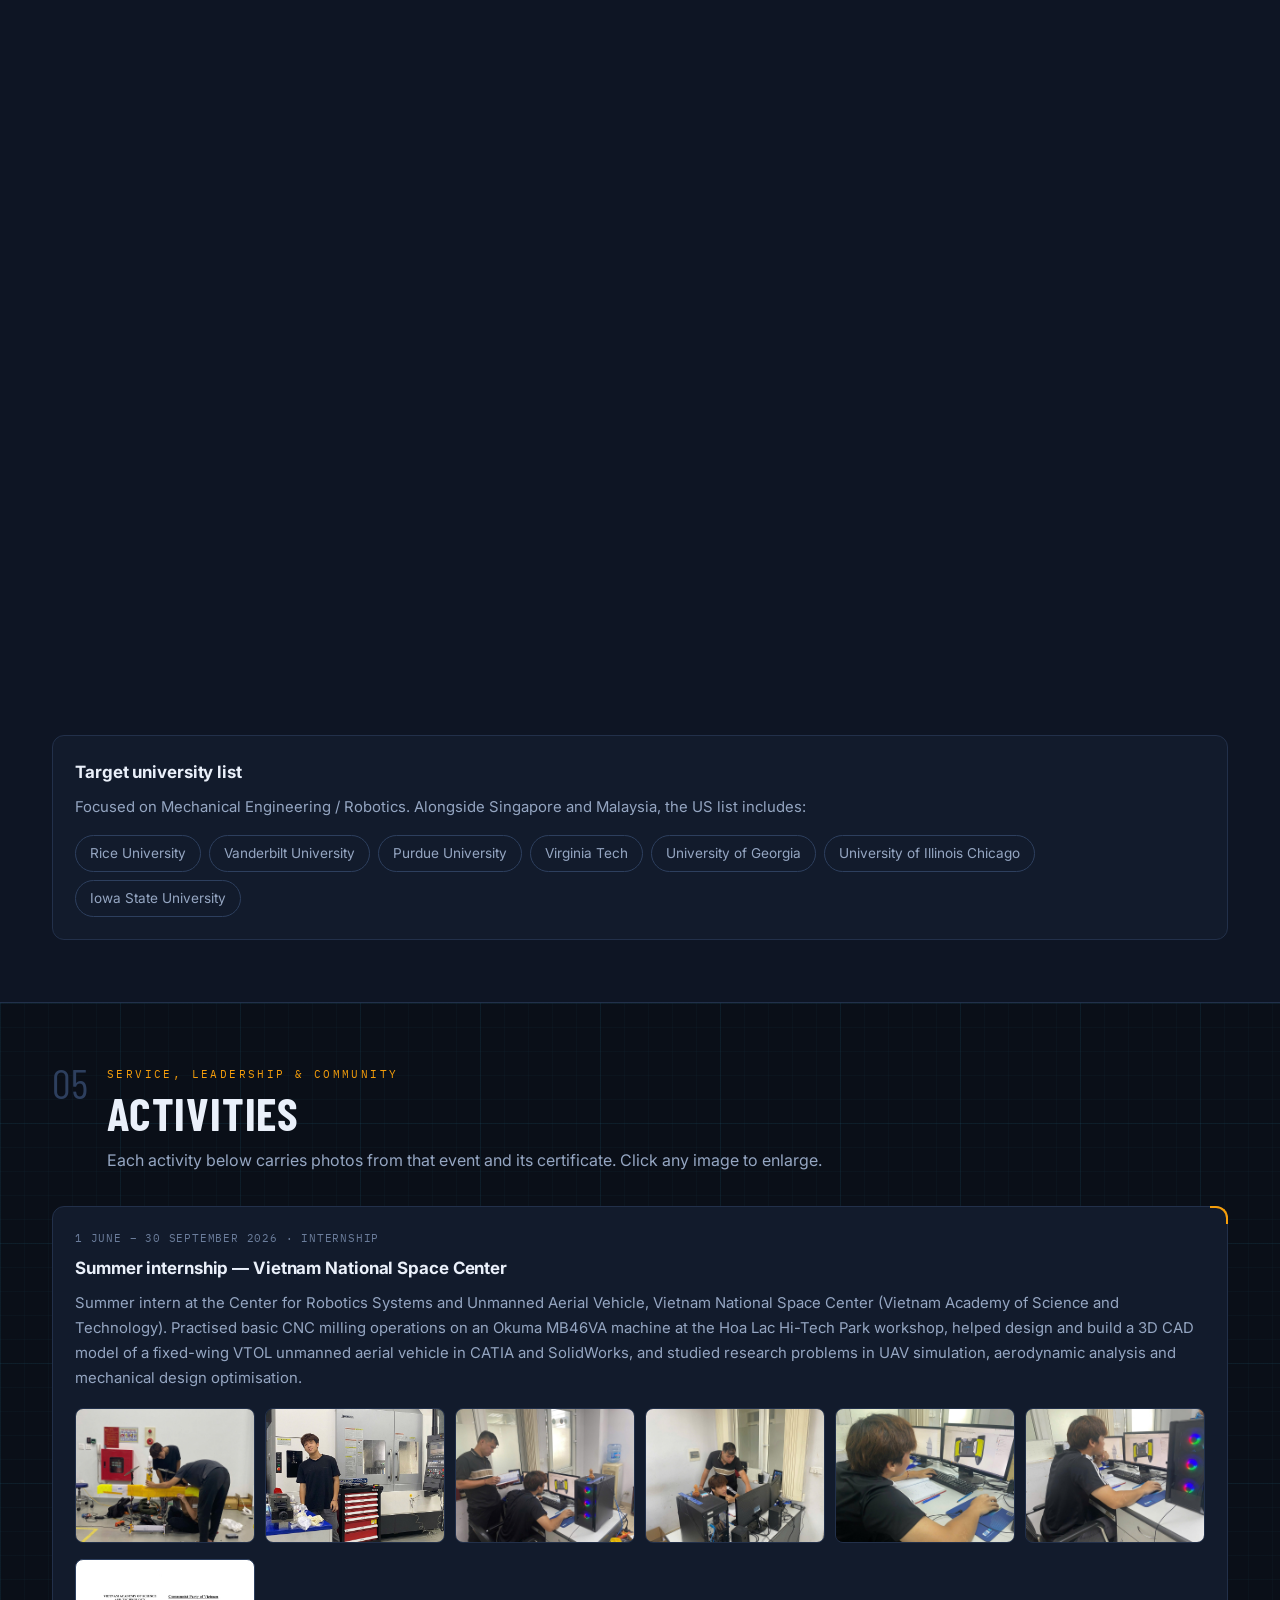
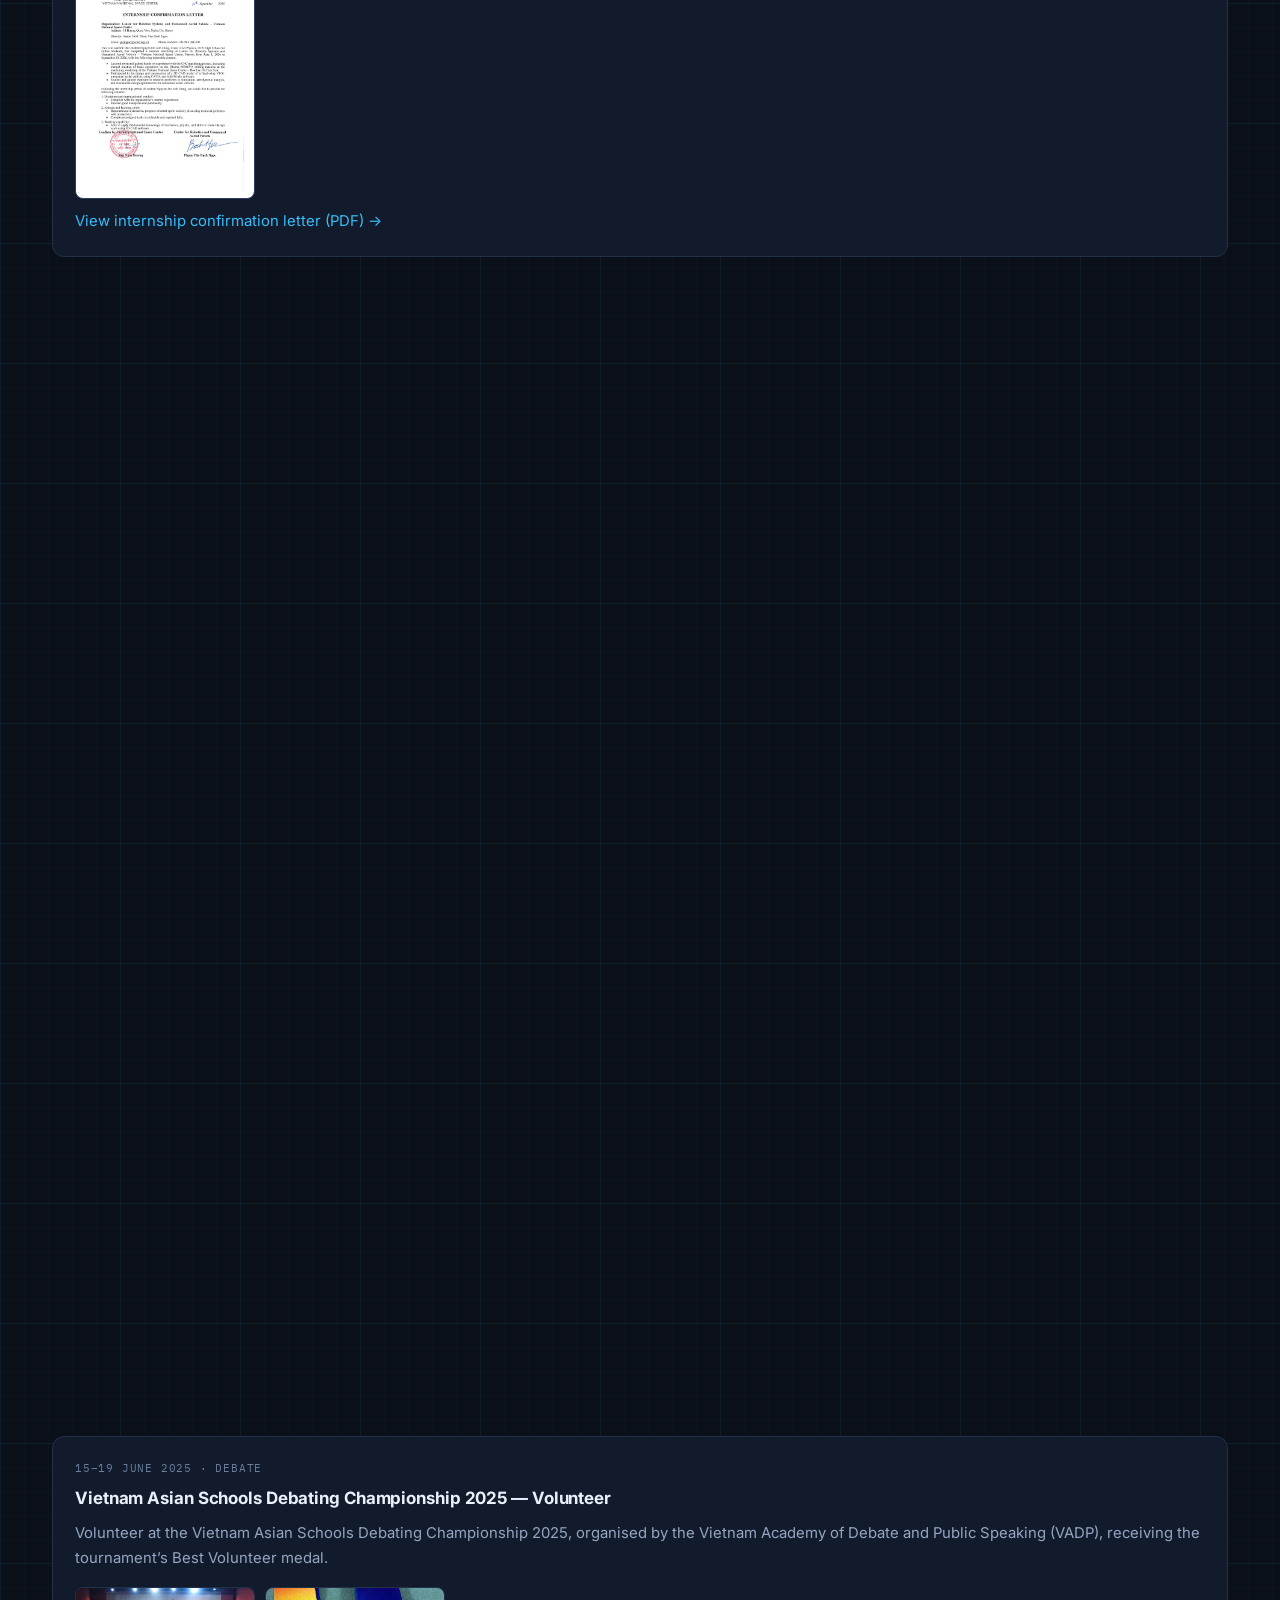
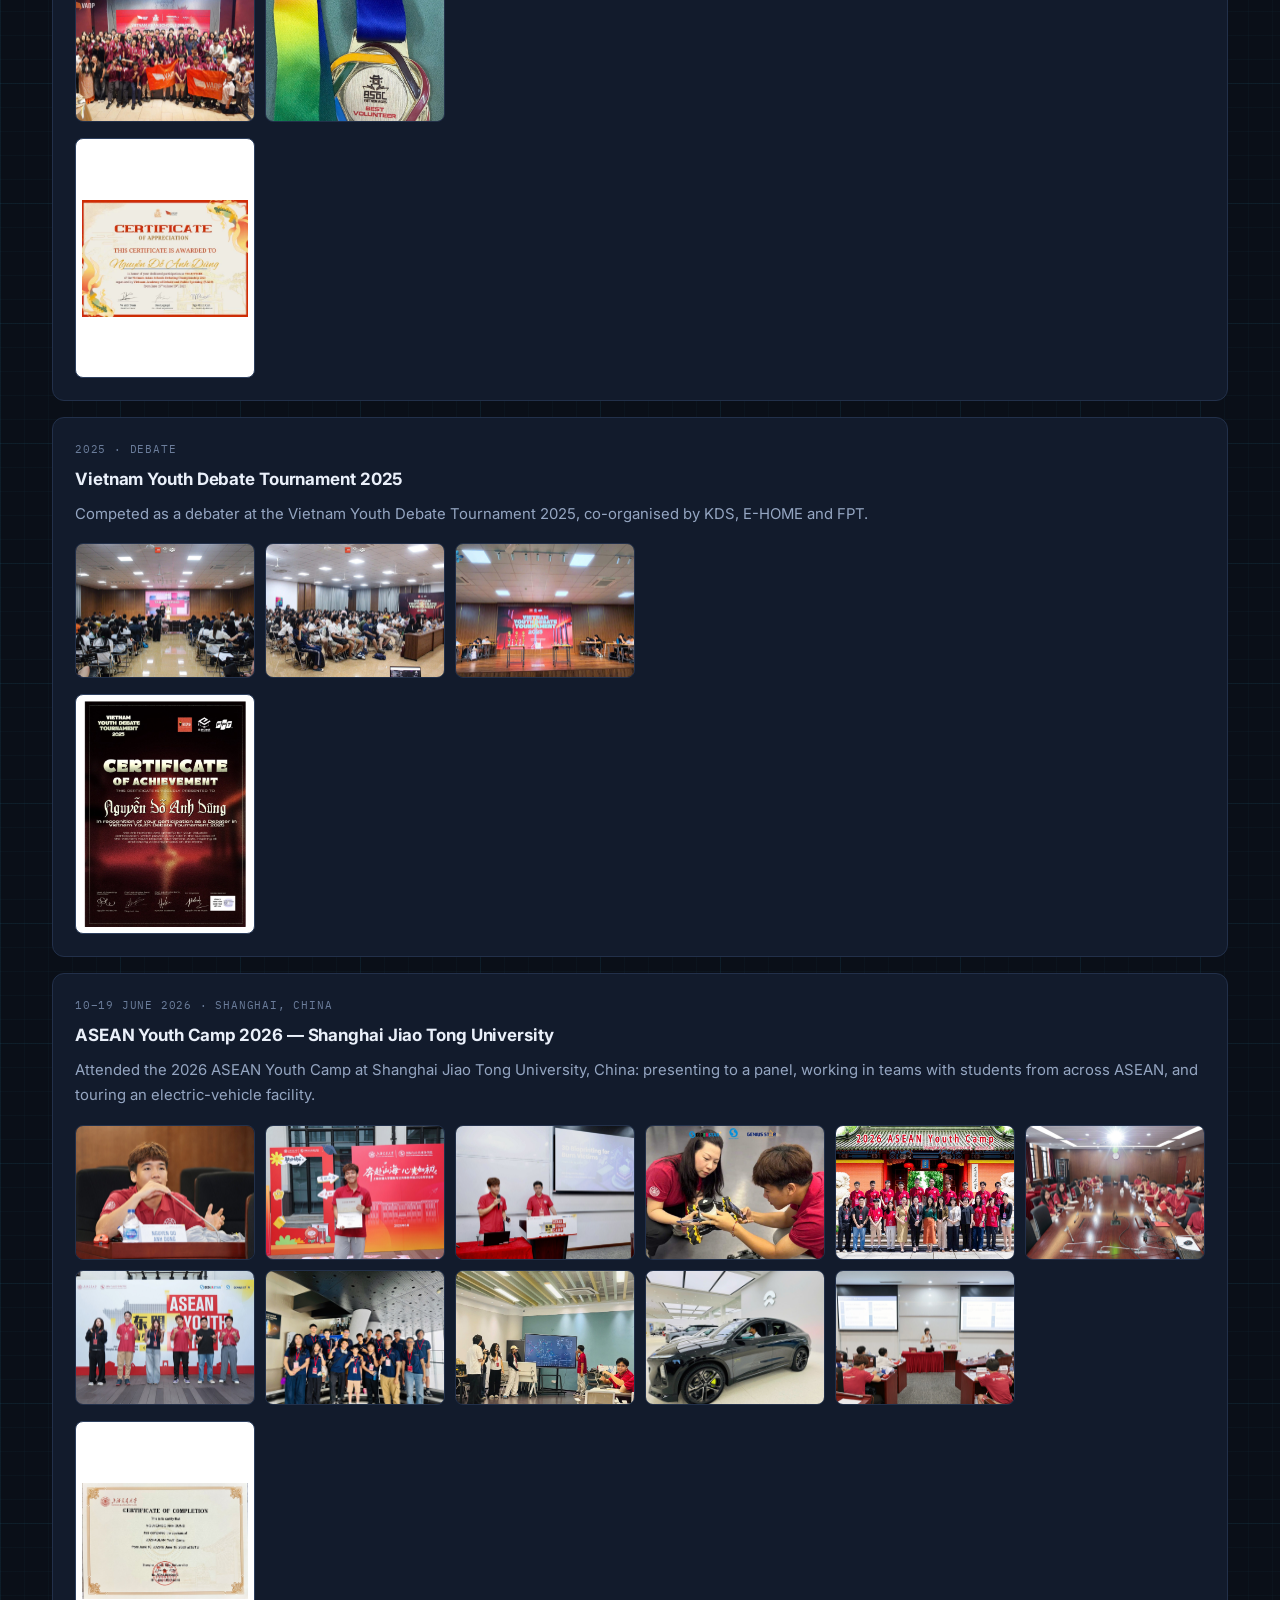
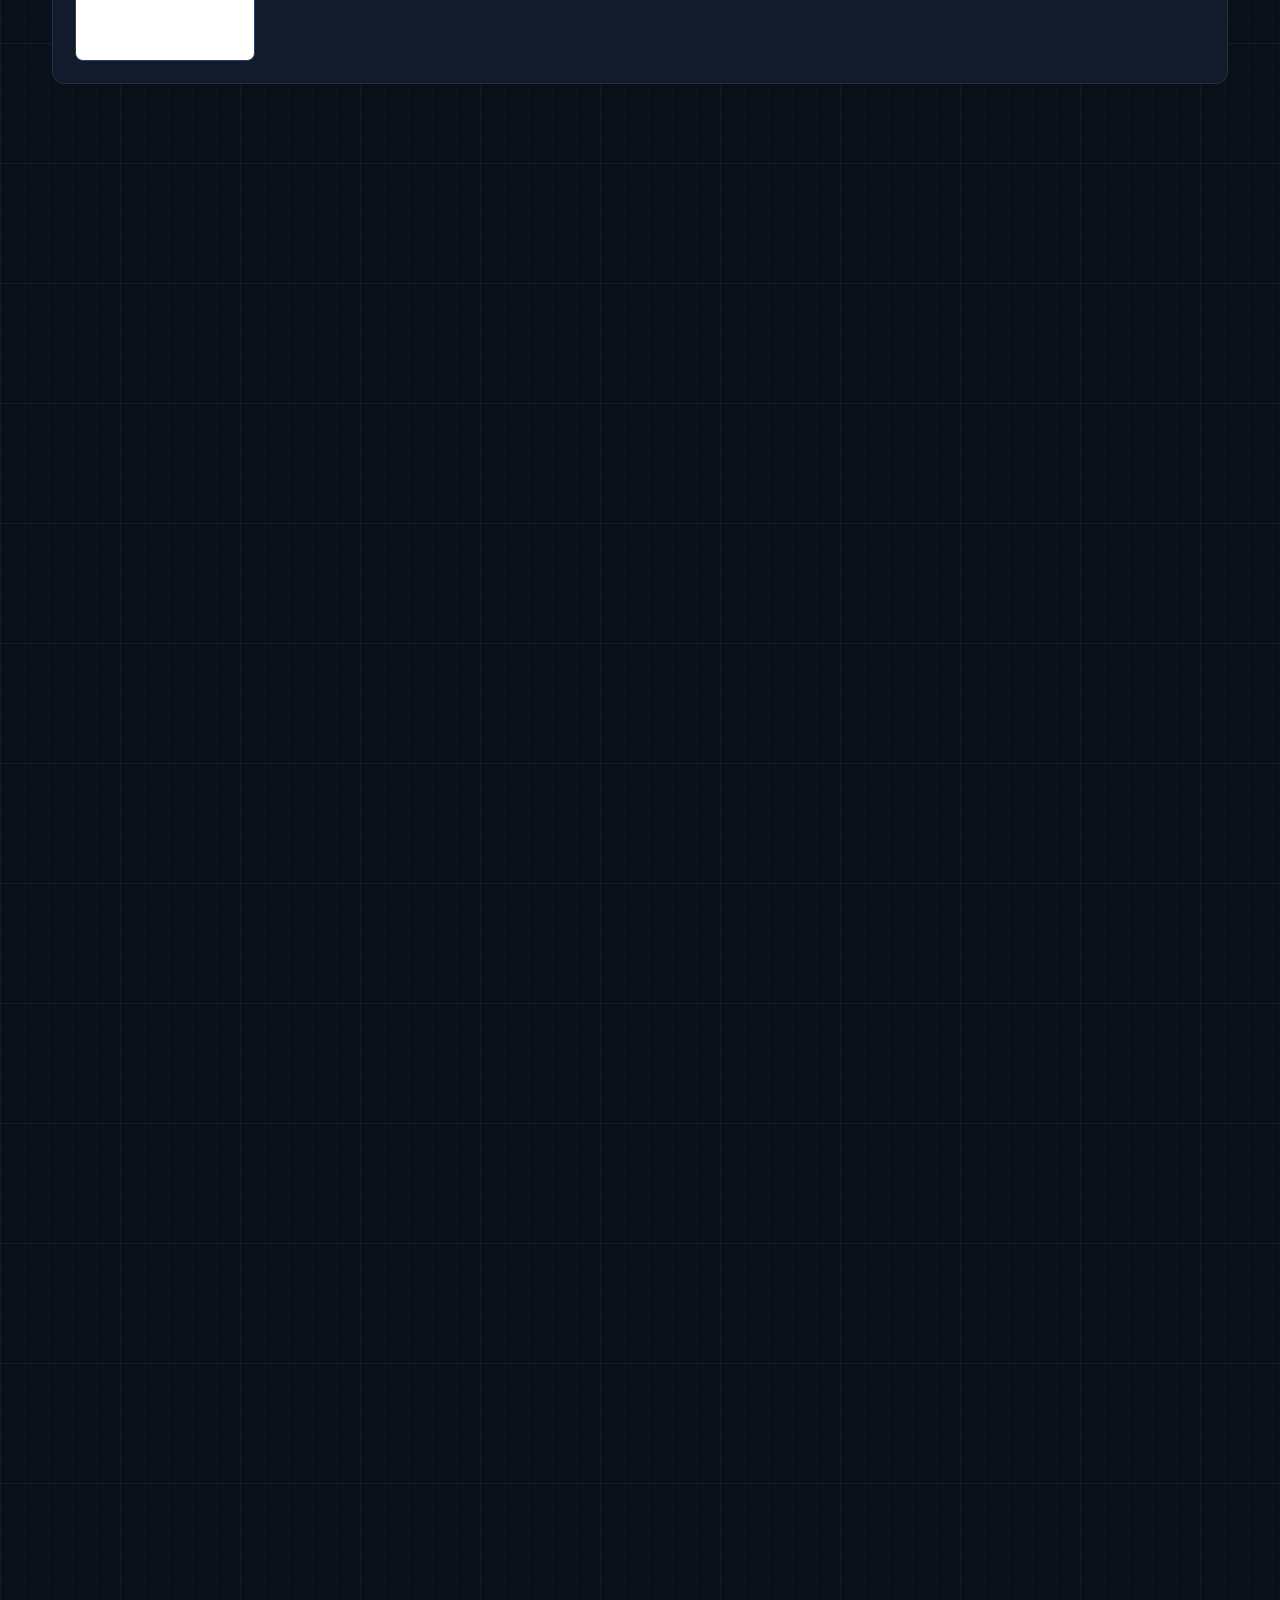
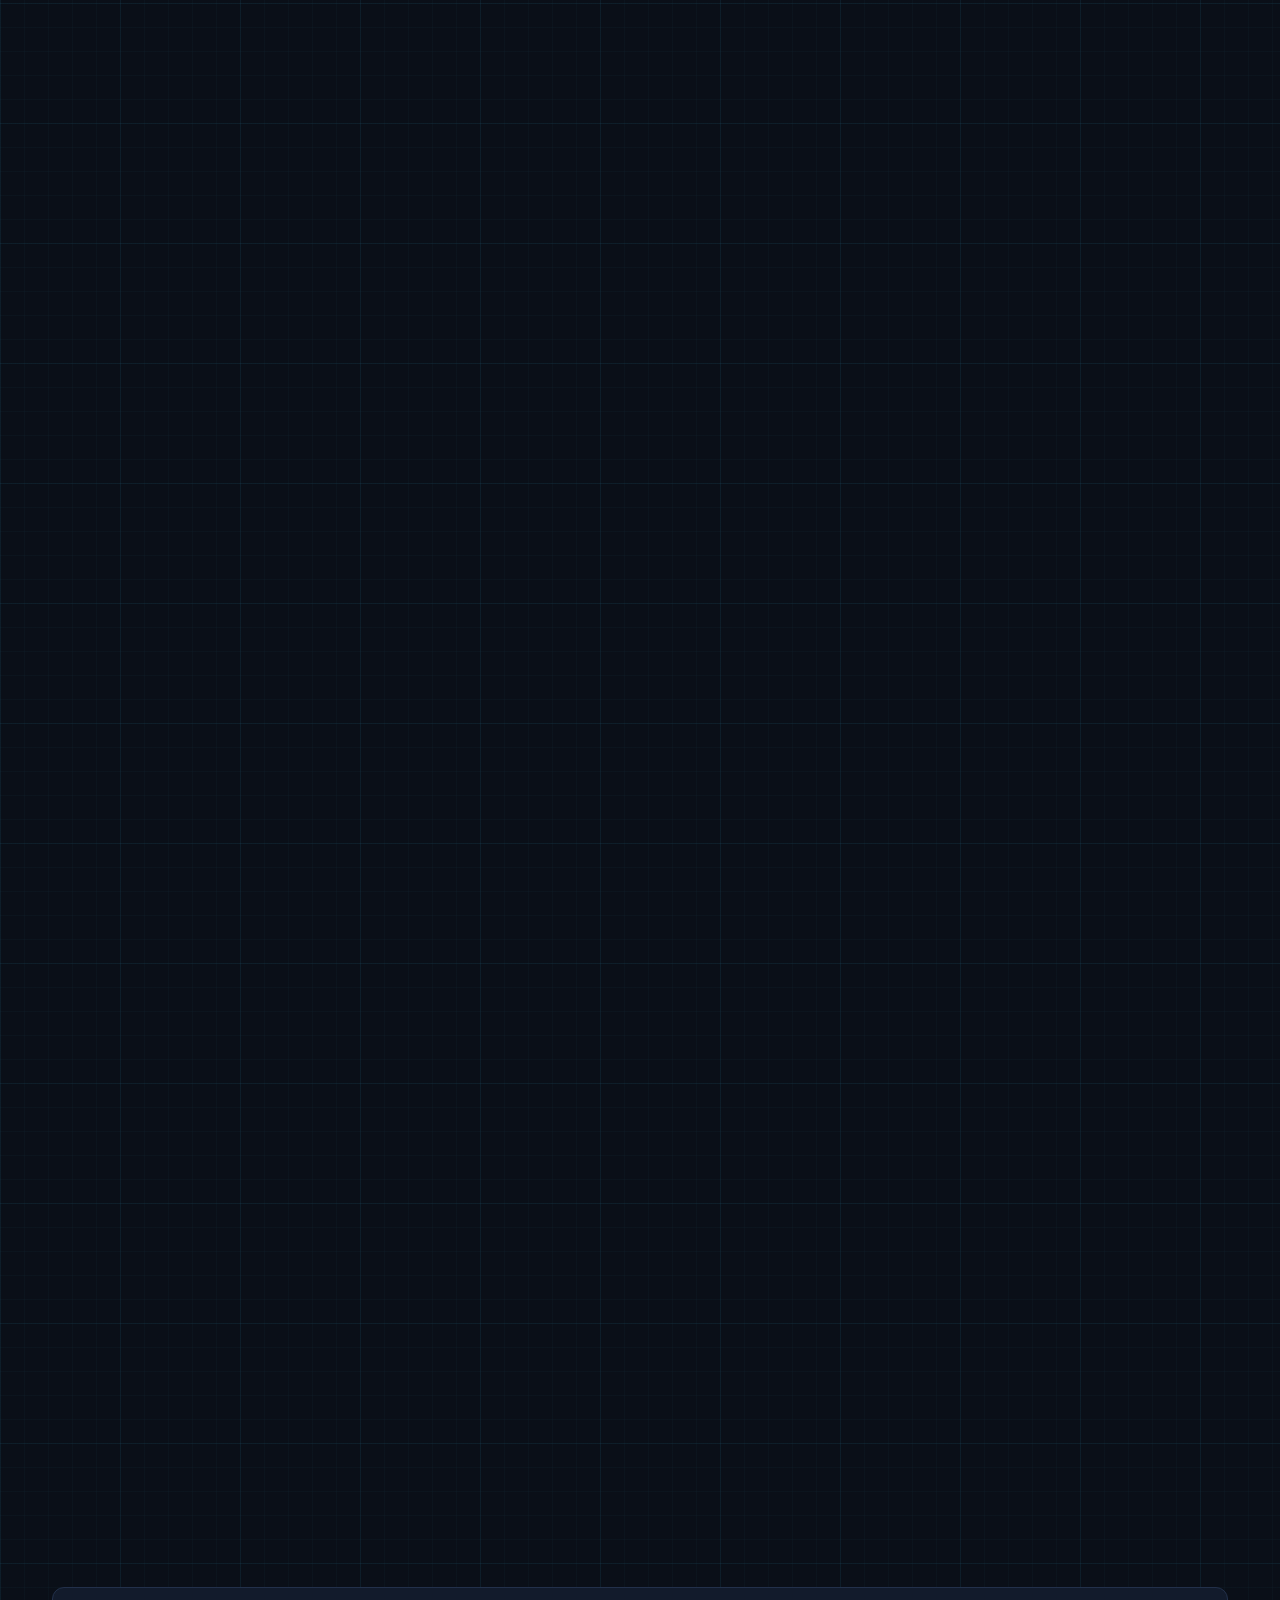
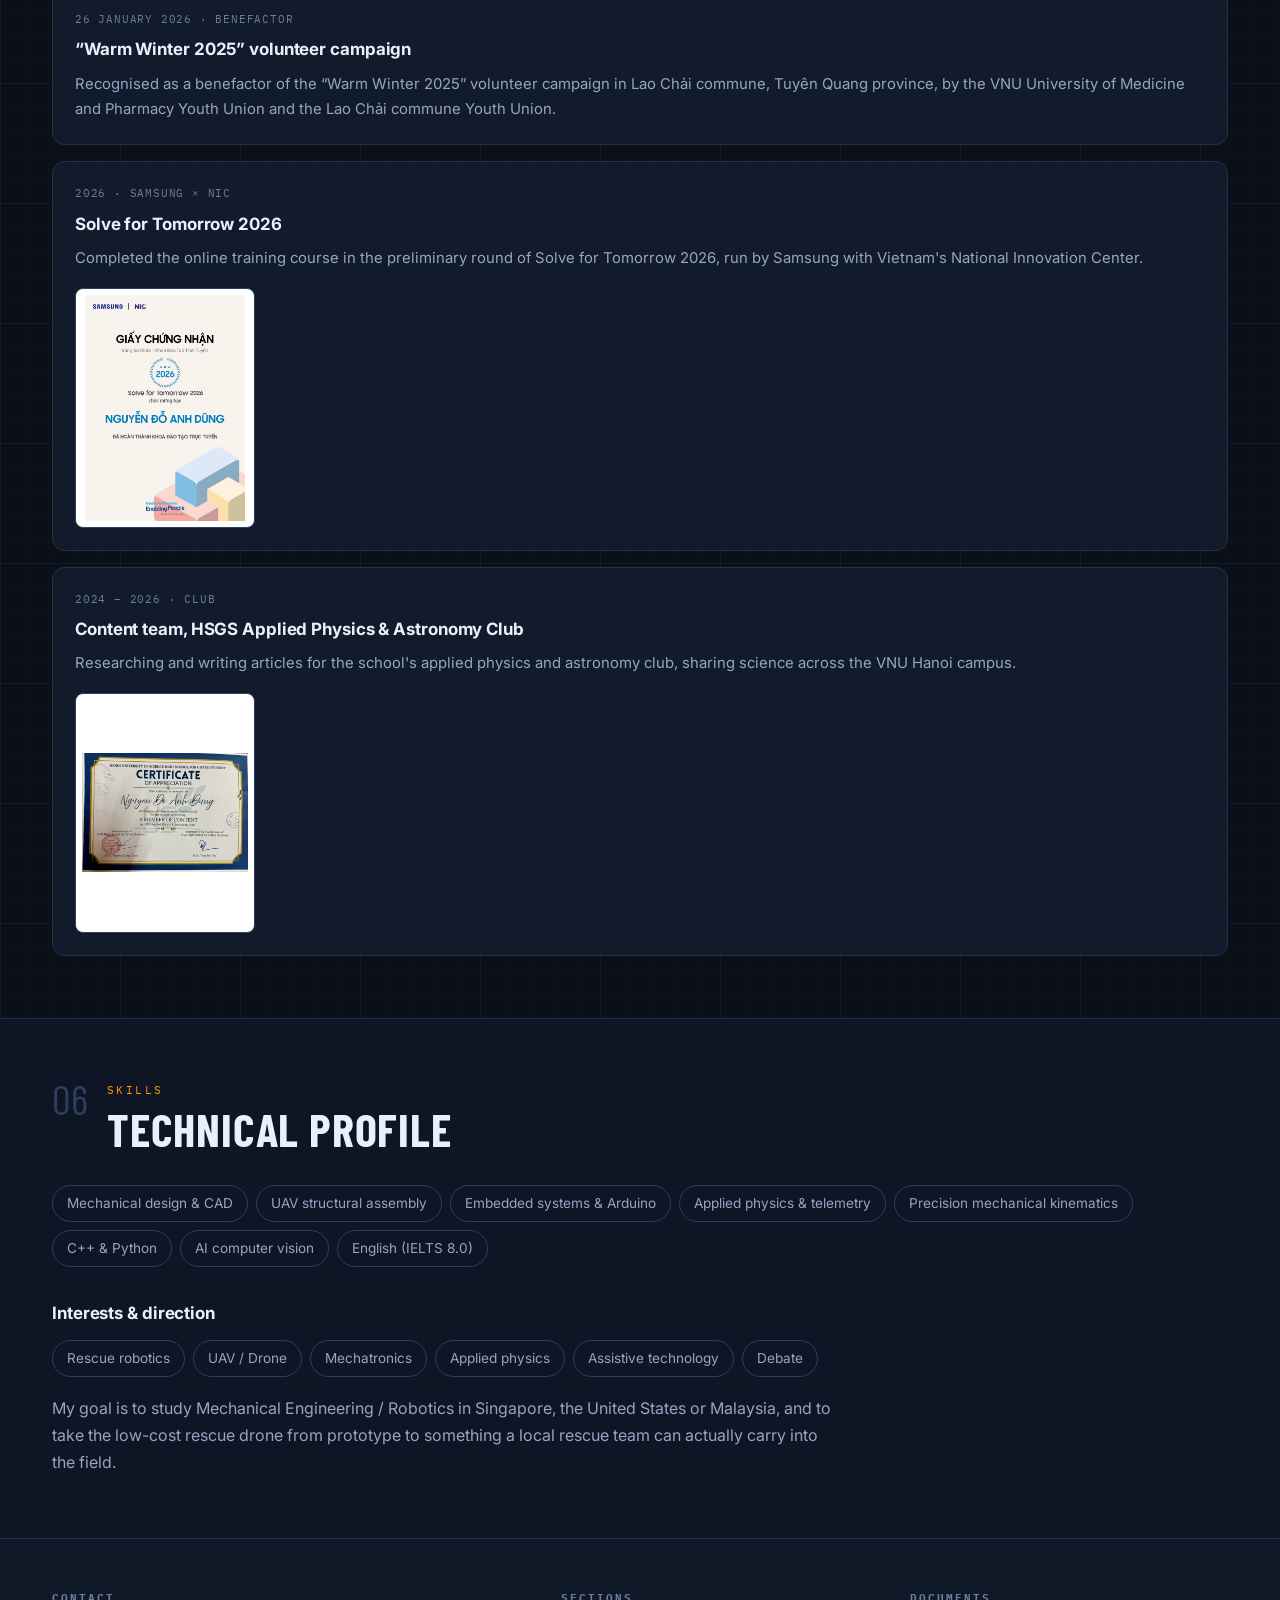
==== commit 8df465ce: "Update physics certs and transcripts with English translations, add grade 9 transcript and CARE dist" ====
--- a/index.html
+++ b/index.html
@@ -179,9 +179,10 @@
         <h3 style="margin-top:6px"><span data-en>District 1st Prize &amp; City 2nd Prize</span><span data-vi>Giải Nhất cấp quận &amp; Giải Nhì cấp thành phố</span></h3>
         <p><span data-en>First prize at the Cầu Giấy district physics olympiad and second prize at the Hanoi city physics selection exam, 2023&ndash;2024 &mdash; both won while still in grade 9.</span><span data-vi>Giải Nhất kỳ thi học sinh giỏi Vật lý cấp quận Cầu Giấy và Giải Nhì kỳ thi chọn học sinh giỏi cấp Thành phố Hà Nội môn Vật lí, năm học 2023&ndash;2024 &mdash; hai giải đạt được từ khi còn học lớp 9.</span></p>
         <div class="docgrid">
-          <div class="doc"><img src="assets/awards/physics/physics1.jpg" alt="District physics certificate" data-lb-src loading="lazy"></div>
-          <div class="doc"><img src="assets/awards/physics/physics2.jpg" alt="City physics certificate" data-lb-src loading="lazy"></div>
+          <div class="doc"><img src="assets/awards/physics/physics1.jpg" alt="District physics certificate (English translation)" data-lb-src loading="lazy"></div>
+          <div class="doc"><img src="assets/awards/physics/physics2.jpg" alt="City physics certificate (English translation)" data-lb-src loading="lazy"></div>
         </div>
+        <p style="margin-top:10px"><a href="assets/docs/physics-district-prize-translation.pdf" target="_blank" rel="noopener"><span data-en>District certificate &mdash; certified translation (PDF)</span><span data-vi>Giấy chứng nhận cấp quận &mdash; bản dịch công chứng (PDF)</span></a> &middot; <a href="assets/docs/physics-city-prize-translation.pdf" target="_blank" rel="noopener"><span data-en>City certificate &mdash; certified translation (PDF)</span><span data-vi>Giấy chứng nhận cấp thành phố &mdash; bản dịch công chứng (PDF)</span></a></p>
       </div>
     </div>
   </div>
@@ -260,8 +261,9 @@
         <h3><span data-en>High-school transcripts</span><span data-vi>Học bạ THPT</span></h3>
         <p><span data-en>Official transcripts for grades 9, 10 and 11, showing consistent results across the sciences and mathematics.</span><span data-vi>Học bạ chính thức các năm lớp 9, 10 và 11, ghi nhận kết quả ổn định ở nhóm môn tự nhiên và toán.</span></p>
         <div class="docgrid">
-          <div class="doc"><img src="assets/transcripts/transcript1.jpg" alt="Transcript page 1" data-lb-src loading="lazy"></div>
-          <div class="doc"><img src="assets/transcripts/transcript2.jpg" alt="Transcript page 2" data-lb-src loading="lazy"></div>
+          <div class="doc"><img src="assets/transcripts/transcript1.jpg" alt="Grade 9 transcript (English)" data-lb-src loading="lazy"></div>
+          <div class="doc"><img src="assets/transcripts/transcript2.jpg" alt="Grade 10 transcript (English)" data-lb-src loading="lazy"></div>
+          <div class="doc"><img src="assets/transcripts/transcript3.jpg" alt="Grade 11 transcript (English)" data-lb-src loading="lazy"></div>
         </div>
       </div>
       <div class="card rv">
@@ -358,6 +360,7 @@
       <div class="meta"><span data-en>September 2025 &ndash; March 2026 &middot; Volunteer</span><span data-vi>09/2025 &ndash; 03/2026 &middot; Thiện nguyện</span></div>
       <h3 style="margin-top:6px"><span data-en>CARE International in Vietnam &mdash; typhoon response support</span><span data-vi>CARE International tại Việt Nam &mdash; hỗ trợ ứng phó bão</span></h3>
       <p><span data-en>Supported CARE International in Vietnam&rsquo;s humanitarian response for communities affected by Typhoons Matmo and Bualoi in Tuyên Quang province: translating project documents for partners, supporting the distribution of goods and developing humanitarian impact stories. Recognised with a Letter of Appreciation from CARE International in Vietnam, dated 31 March 2026.</span><span data-vi>Hỗ trợ chương trình ứng phó nhân đạo của CARE International tại Việt Nam cho các cộng đồng bị ảnh hưởng bởi bão Matmo và Bualoi tại tỉnh Tuyên Quang: dịch tài liệu dự án cho đối tác, hỗ trợ phân phát hàng cứu trợ và xây dựng các câu chuyện tác động nhân đạo. Được CARE International tại Việt Nam gửi thư cảm ơn ngày 31/03/2026.</span></p>
+<div class='gal'><a href='assets/events/care/care-01.jpg' data-lb><img src='assets/events/care/care-01.jpg' alt='CARE x First Care school-kit distribution, Tuyen Quang' loading='lazy'></a><a href='assets/events/care/care-02.jpg' data-lb><img src='assets/events/care/care-02.jpg' alt='CARE x First Care school-kit distribution, Tuyen Quang 2' loading='lazy'></a><a href='assets/events/care/care-03.jpg' data-lb><img src='assets/events/care/care-03.jpg' alt='Handing a First Care school kit to a student' loading='lazy'></a></div>
 <div class='gal docs'><a href='assets/events/certs/cert-care.jpg' data-lb><img src='assets/events/certs/cert-care.jpg' alt='Letter of Appreciation - CARE International in Vietnam 2026' loading='lazy'></a></div>
       <p style="margin-top:10px"><a href="assets/docs/care-letter-of-appreciation-2026.pdf" target="_blank" rel="noopener"><span data-en>View letter of appreciation (PDF) &rarr;</span><span data-vi>Xem thư cảm ơn (PDF) &rarr;</span></a></p>
     </div>
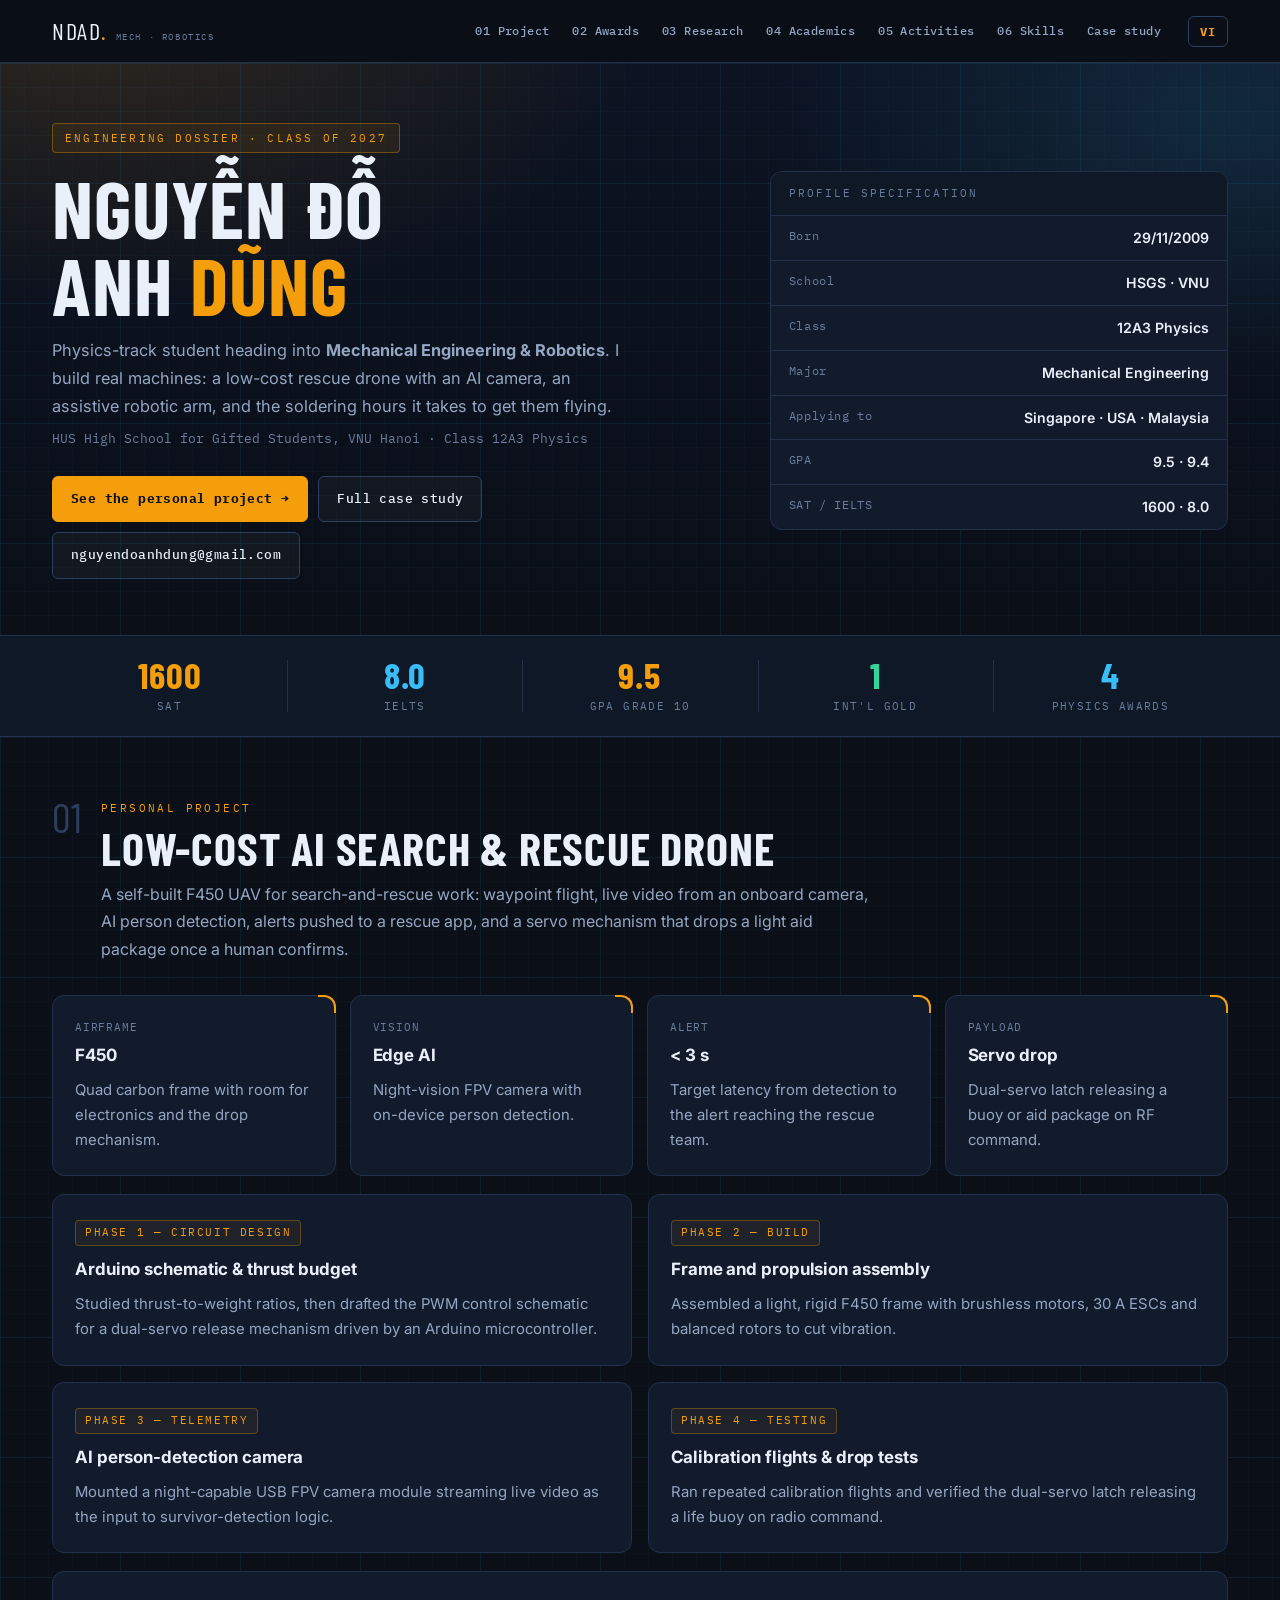
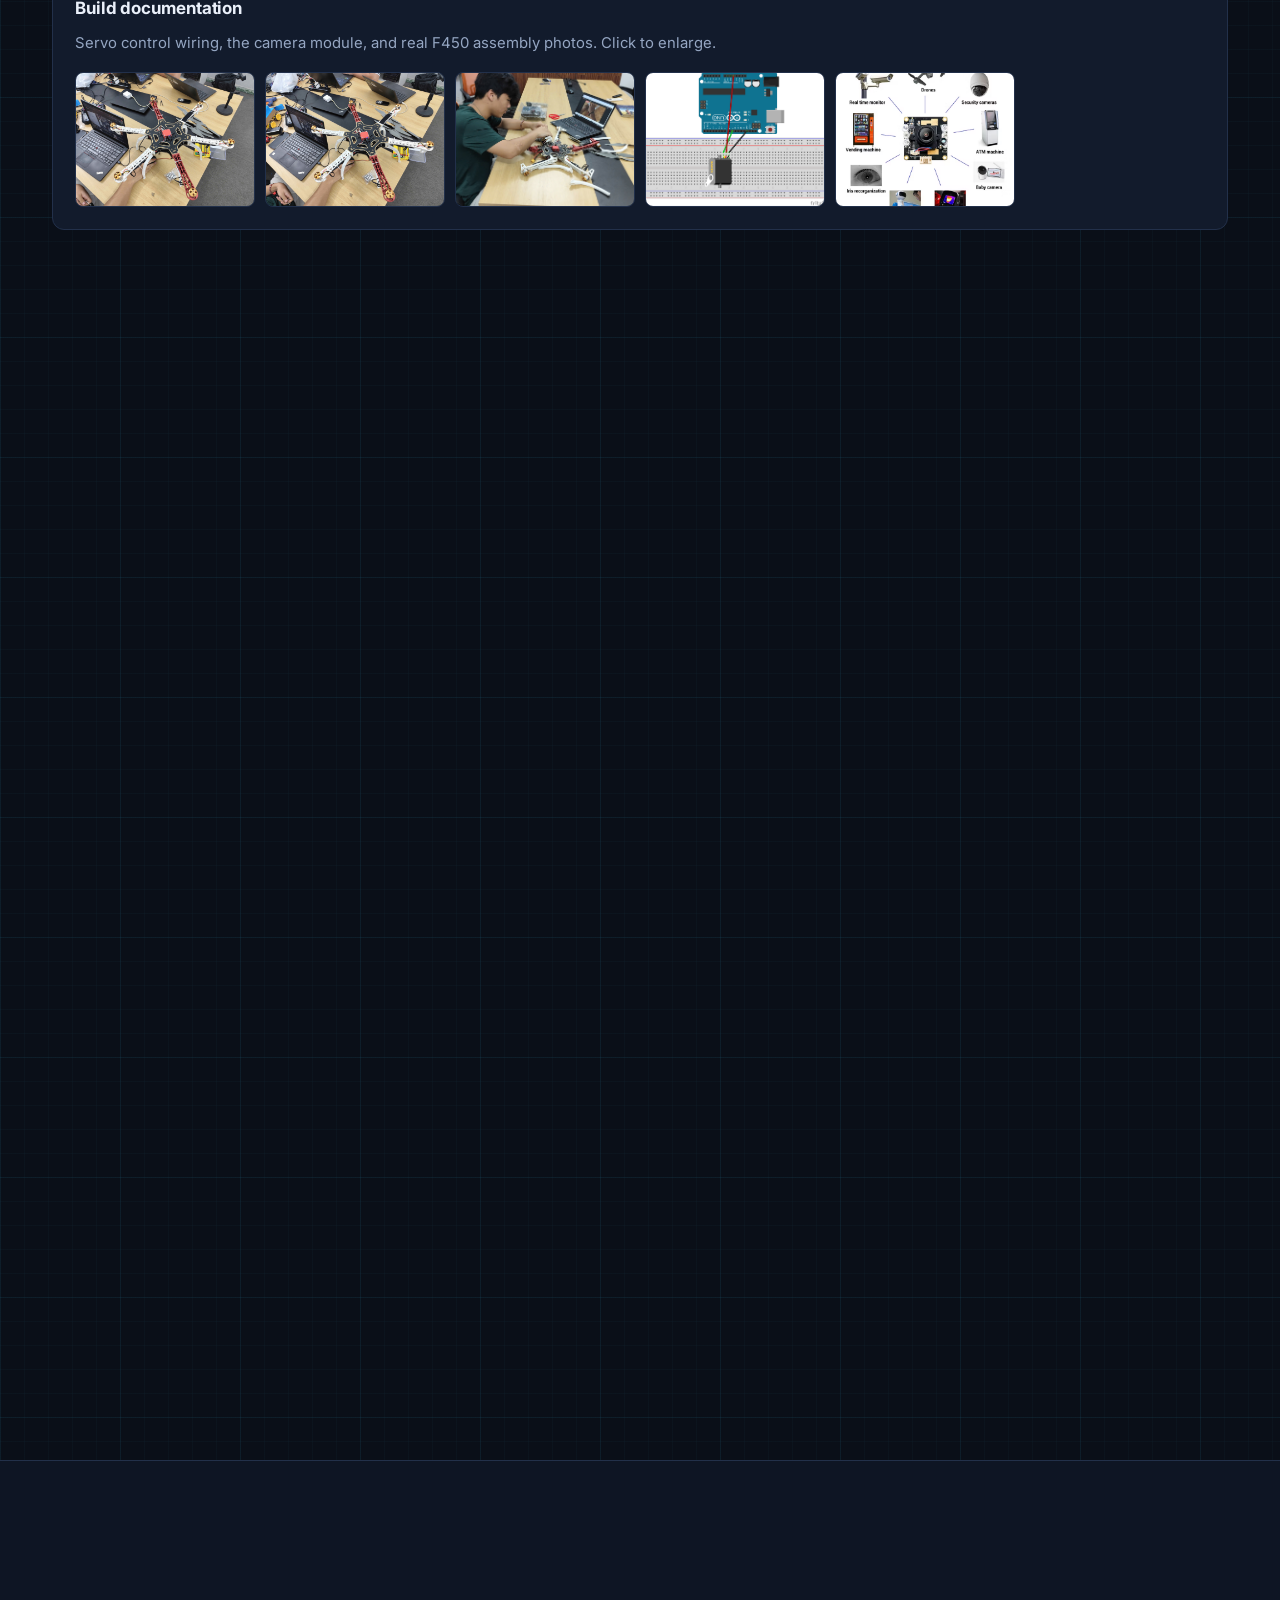
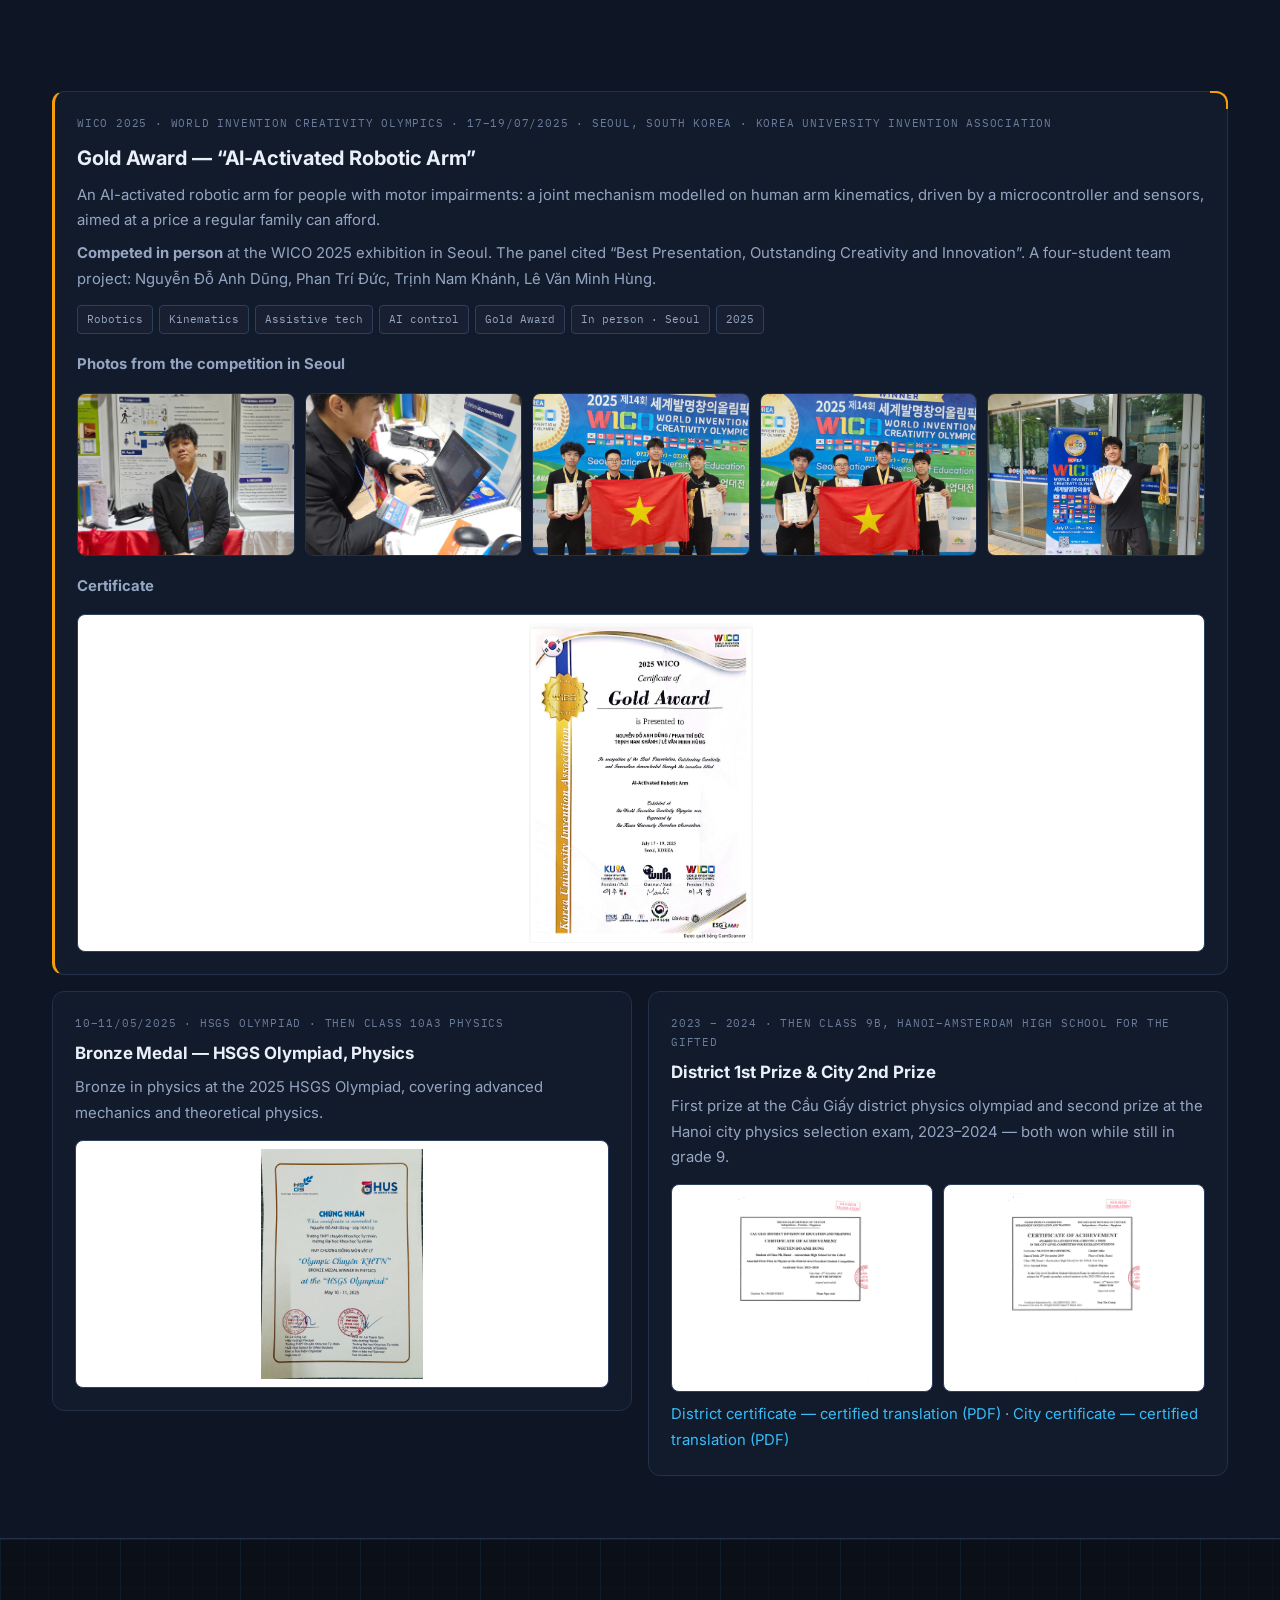
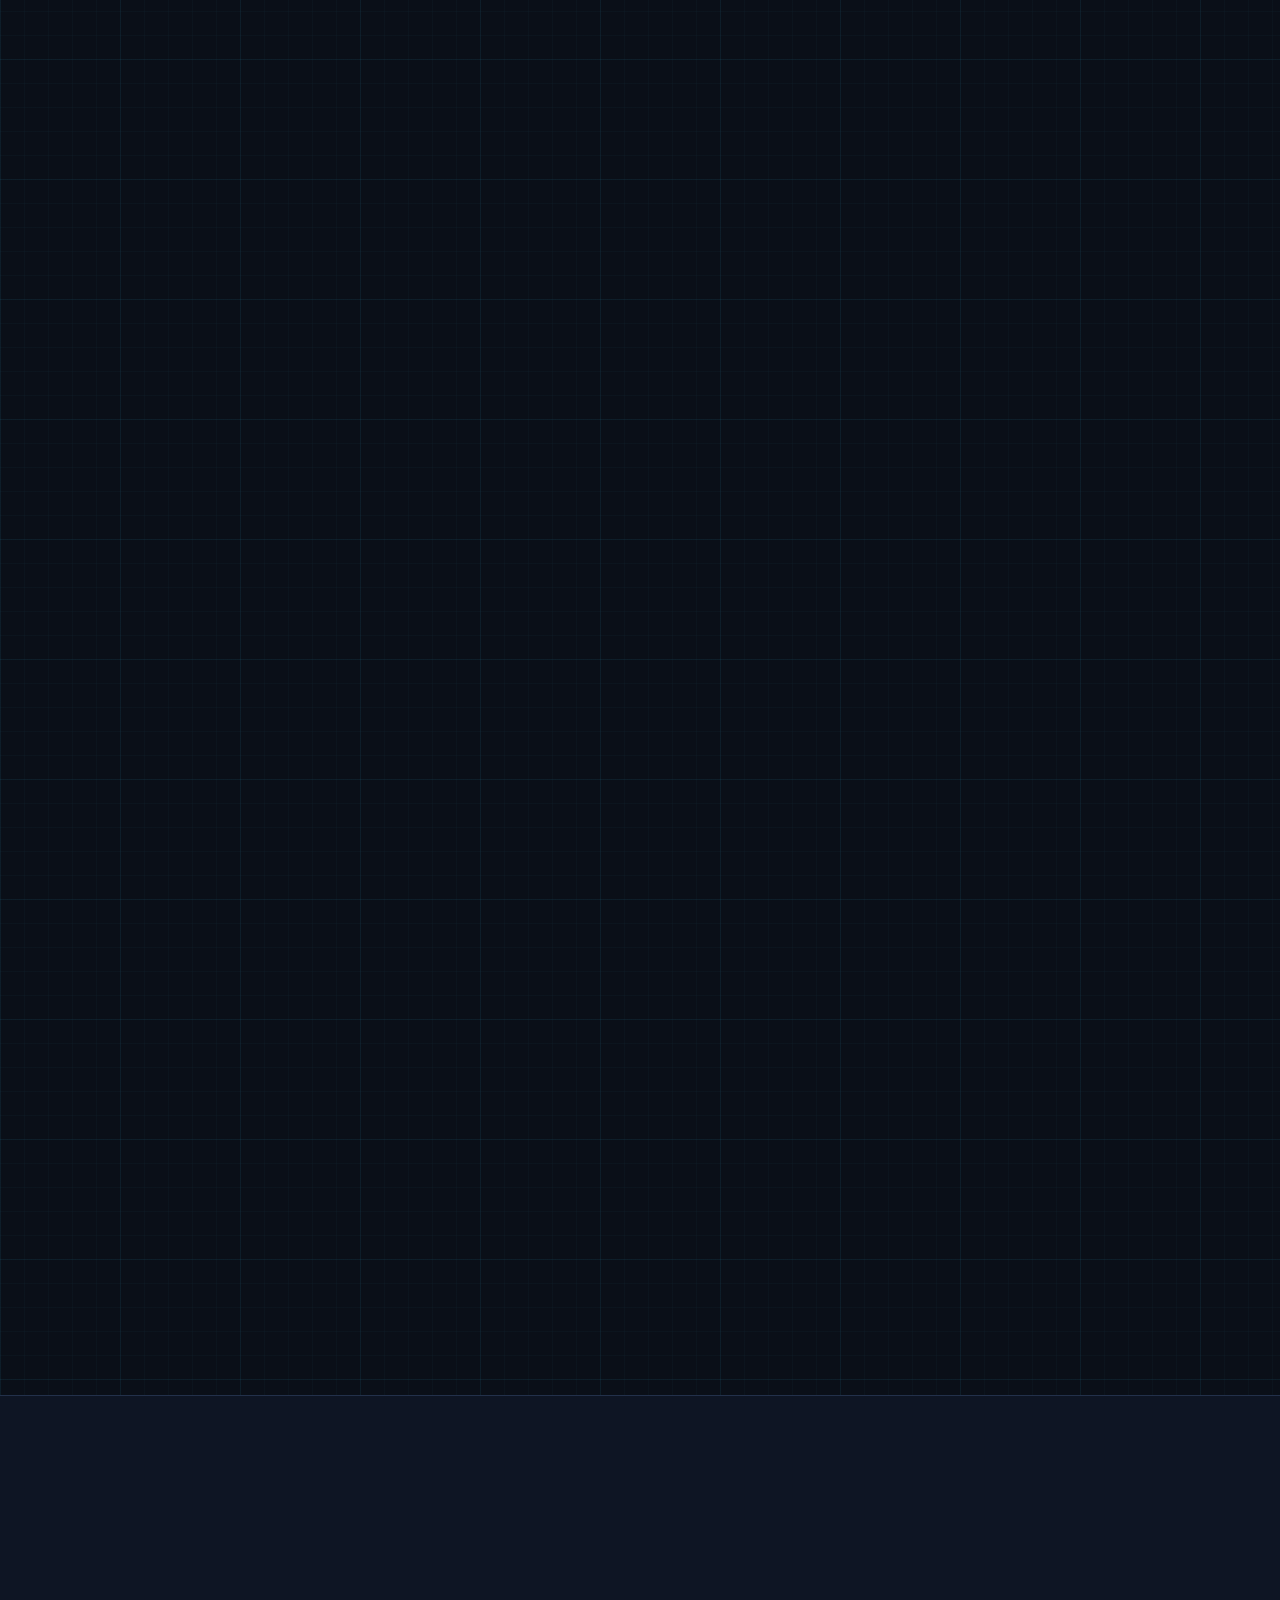
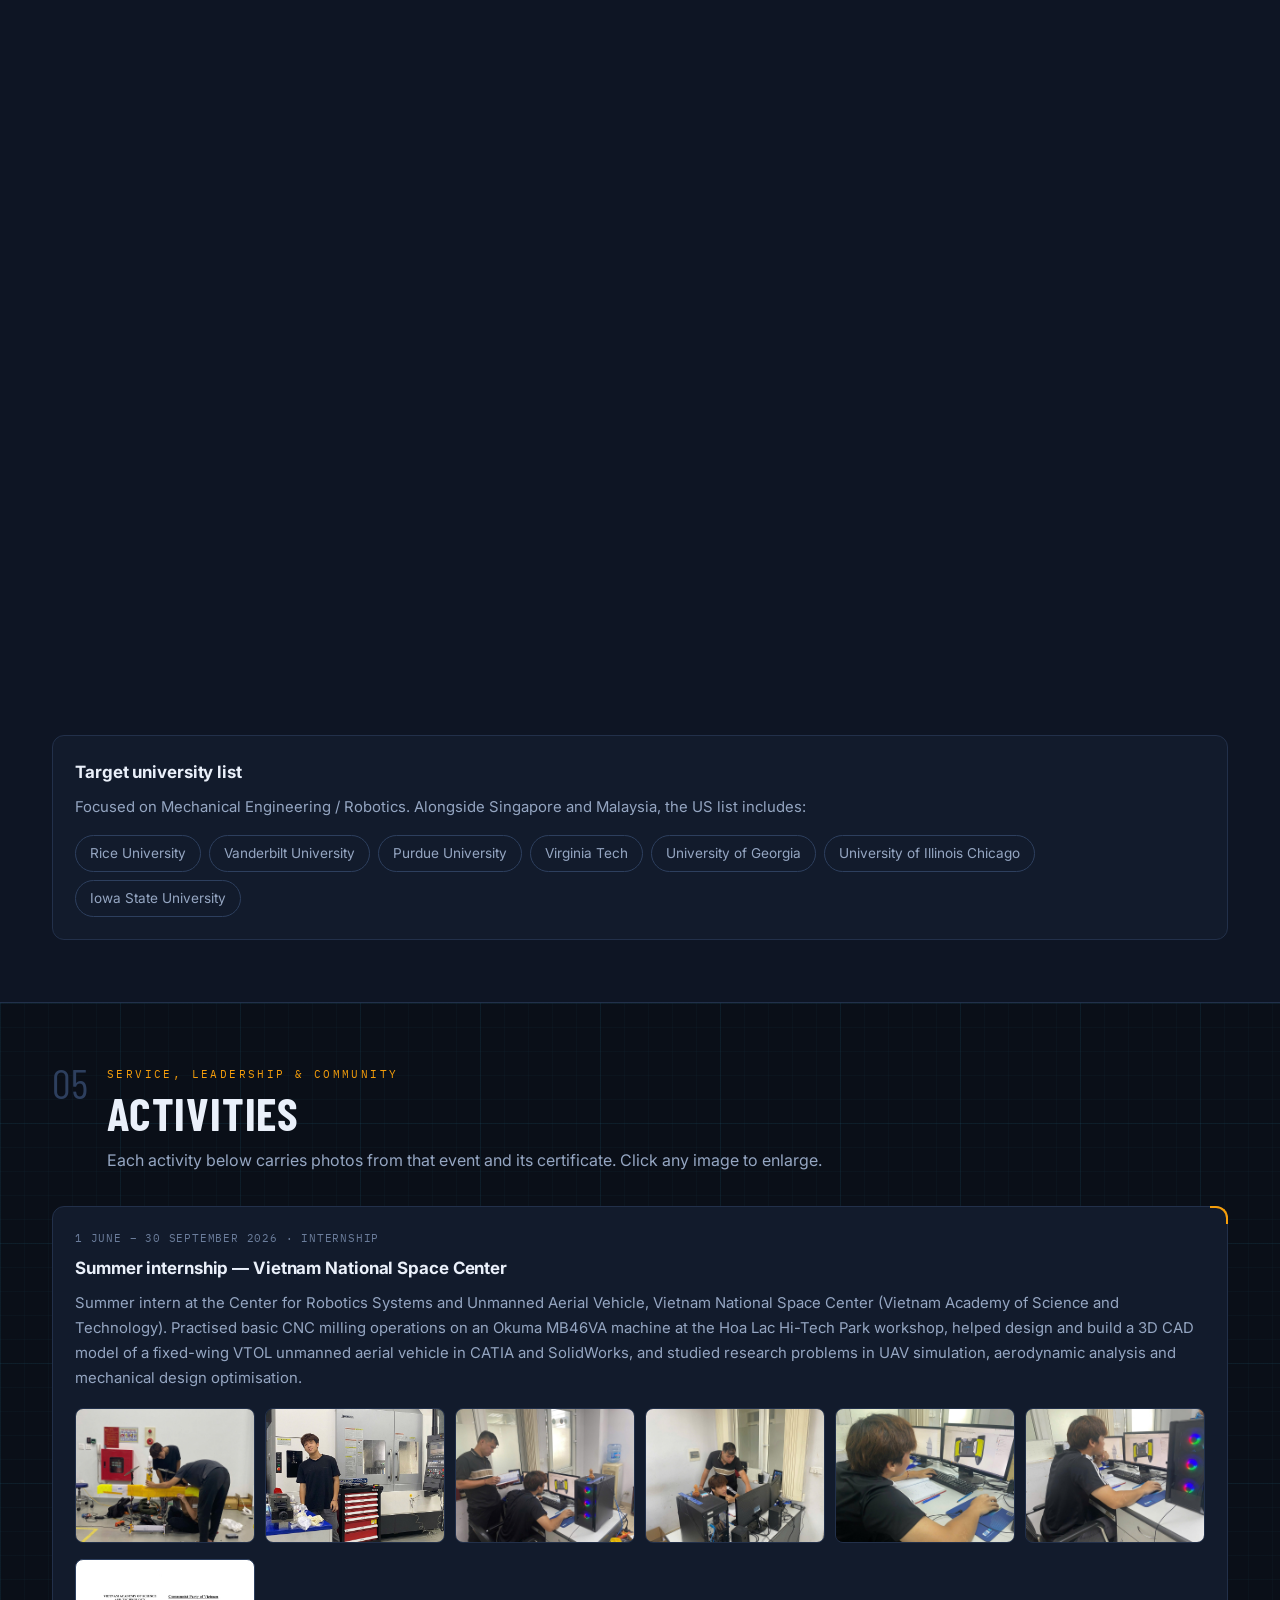
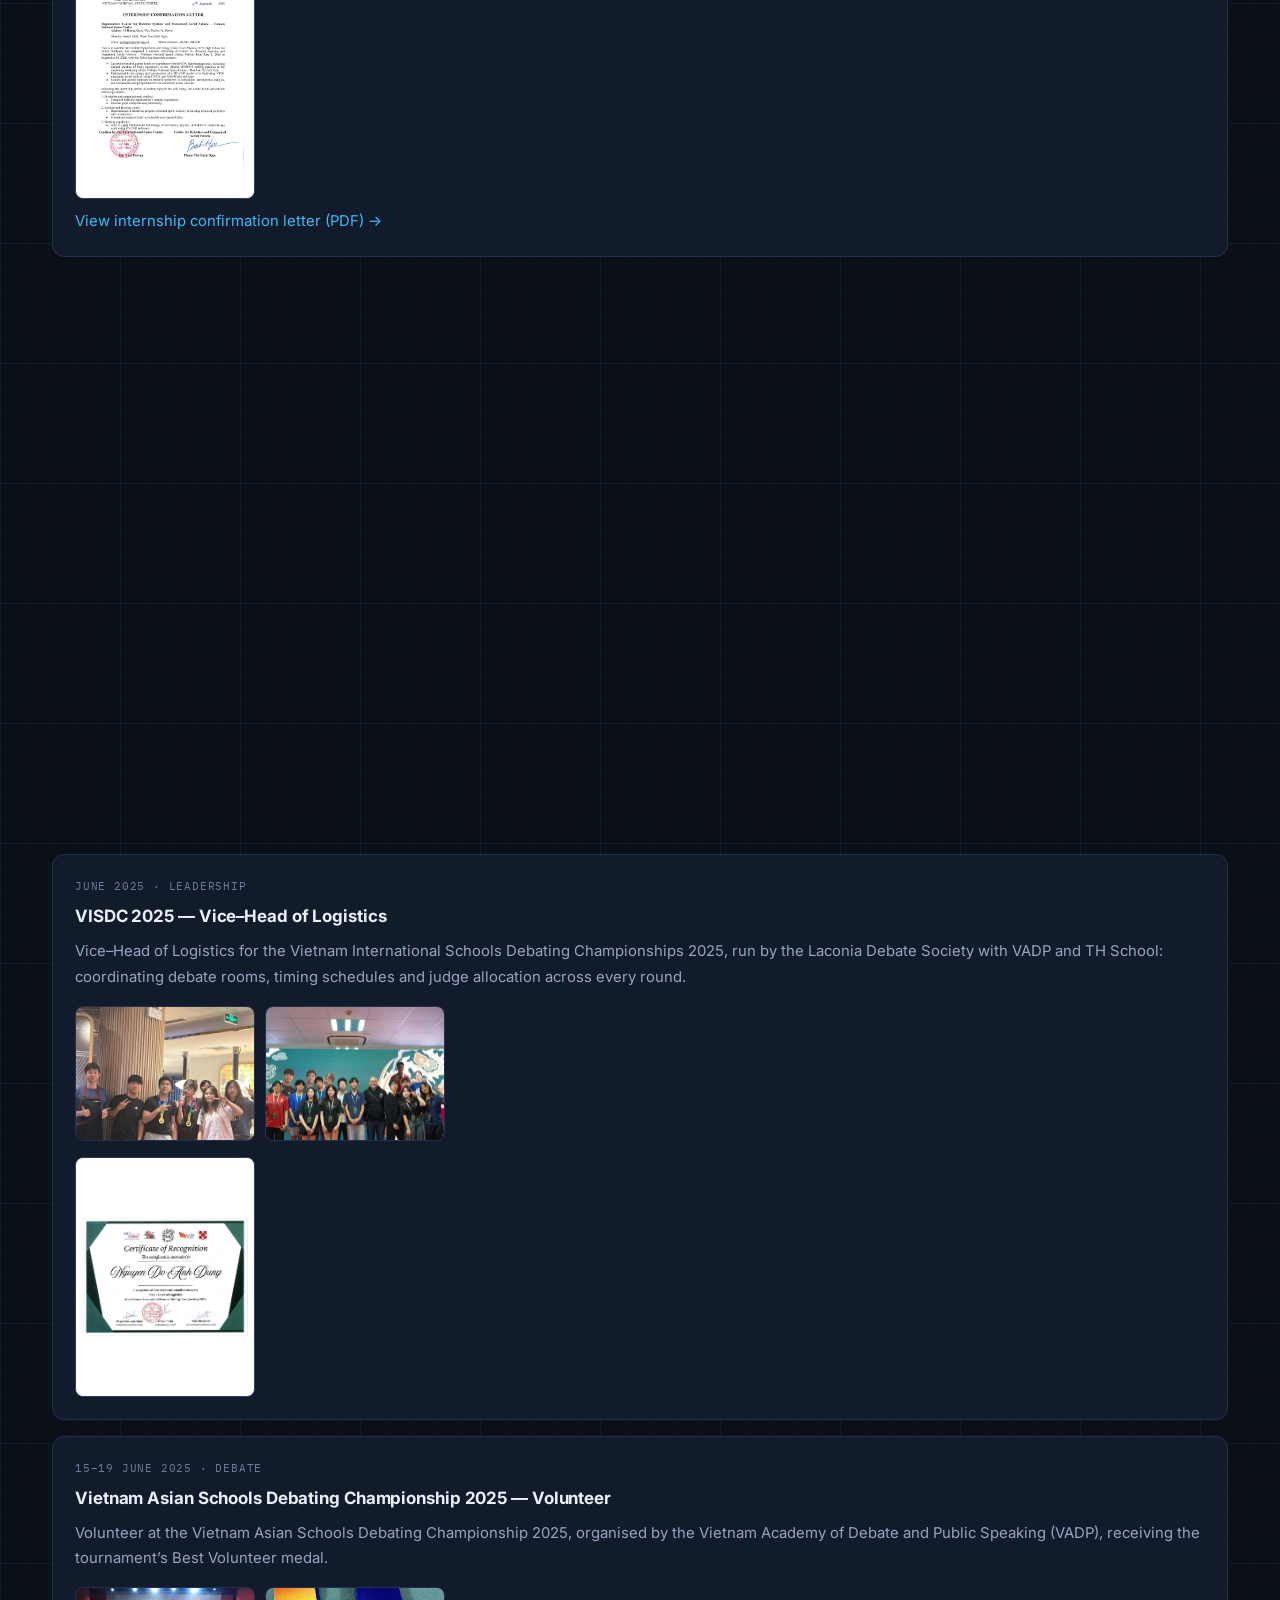
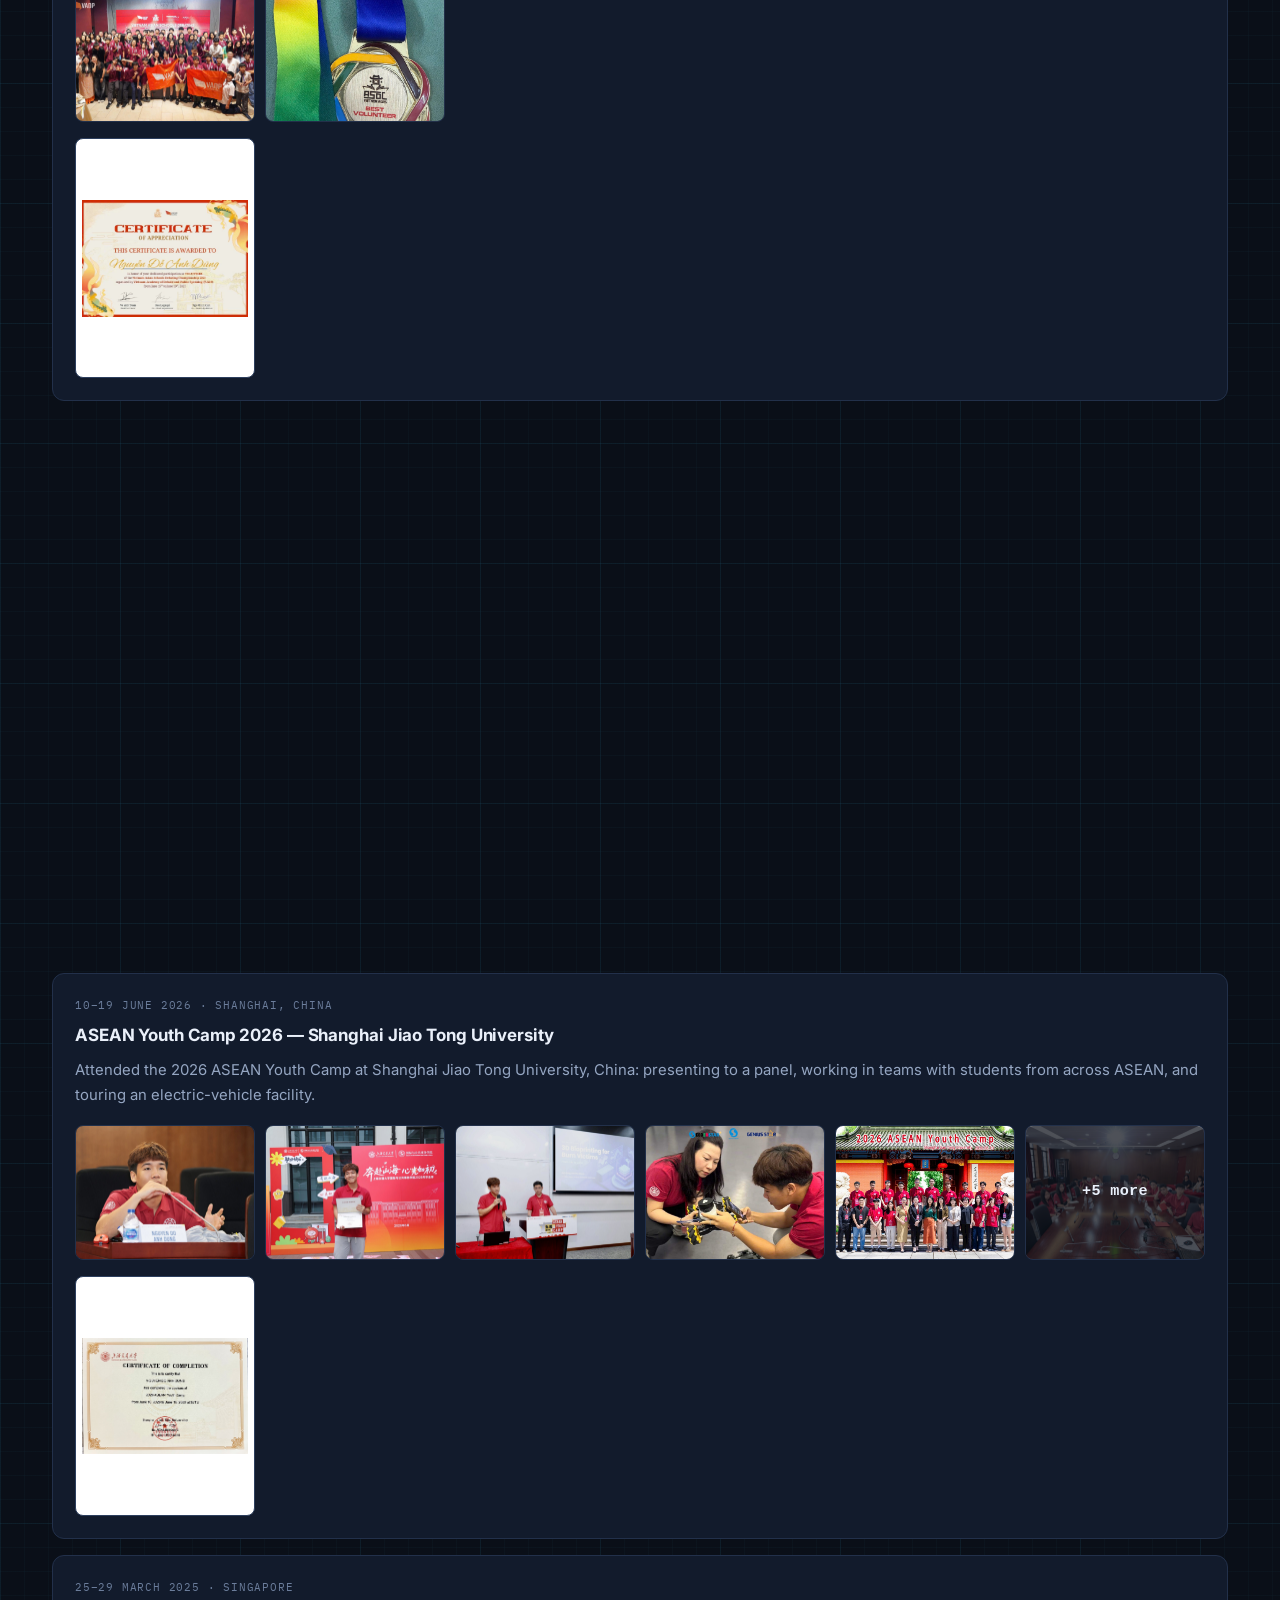
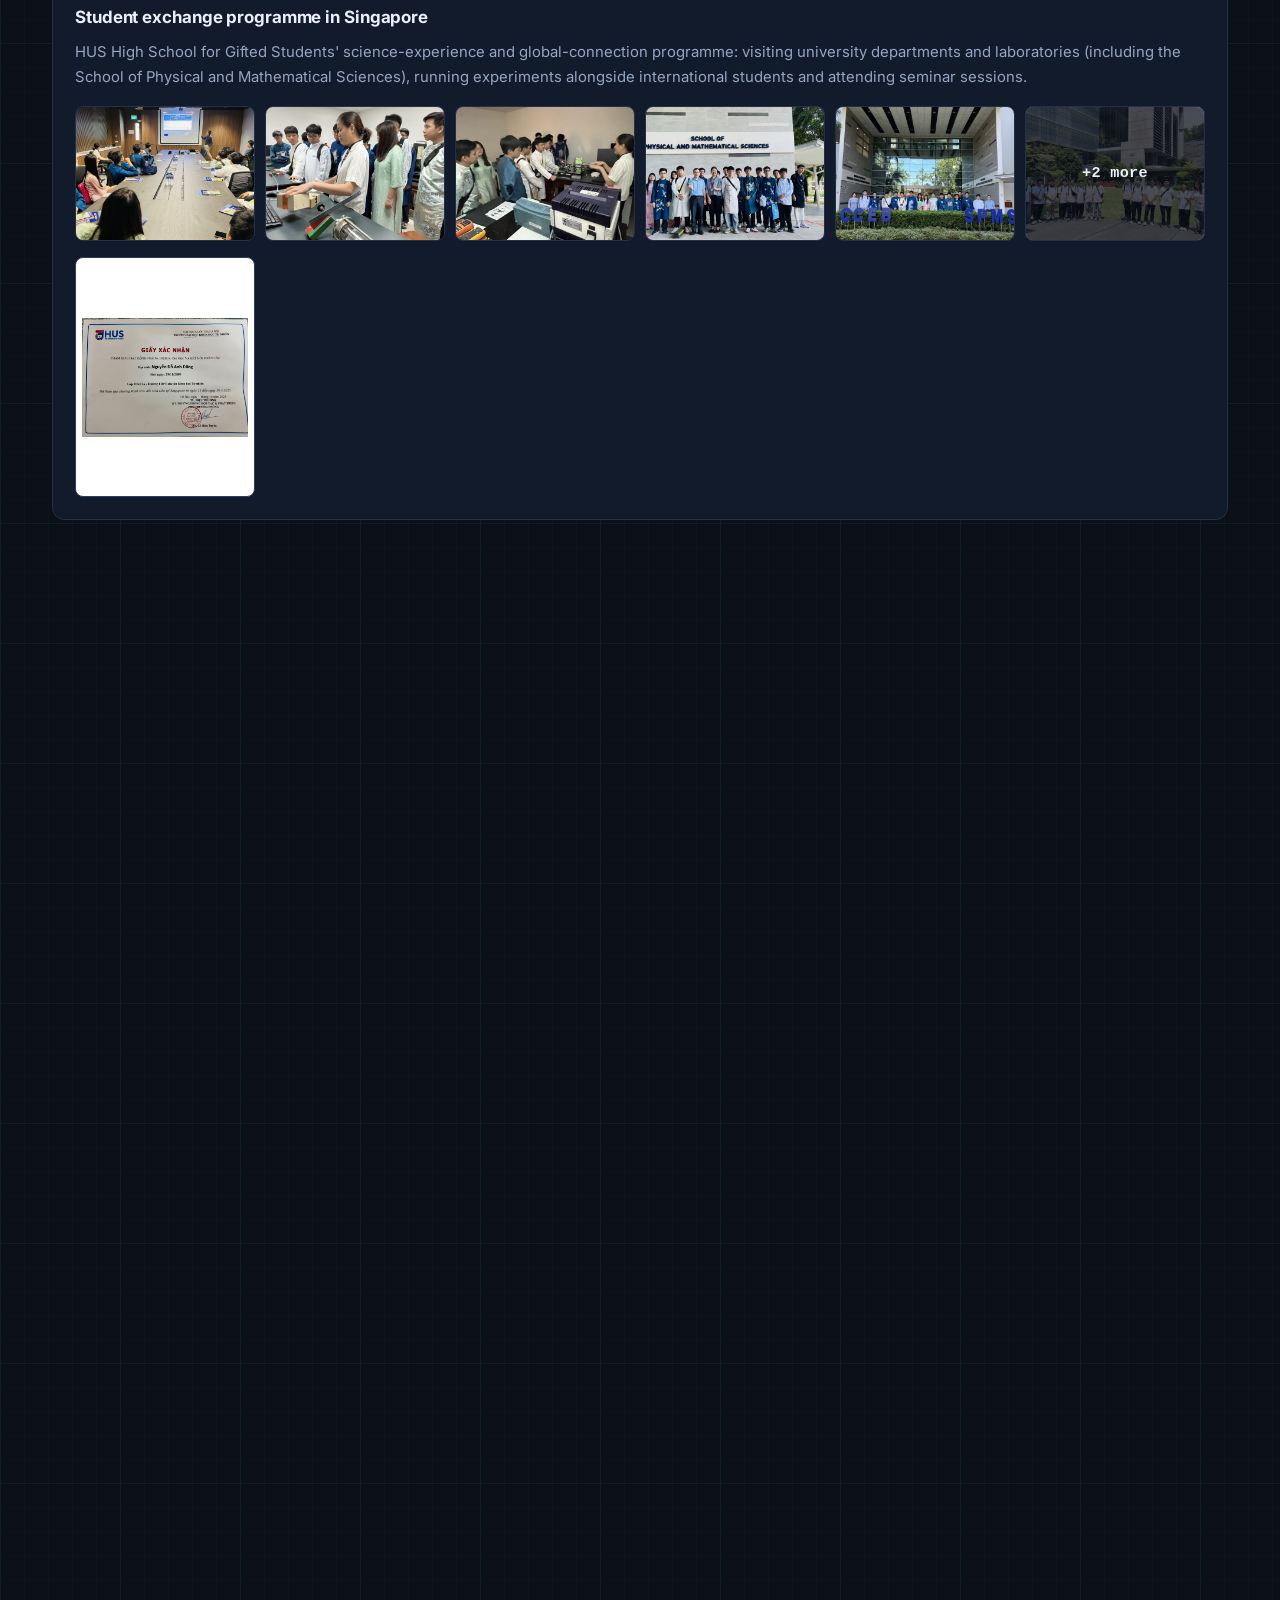
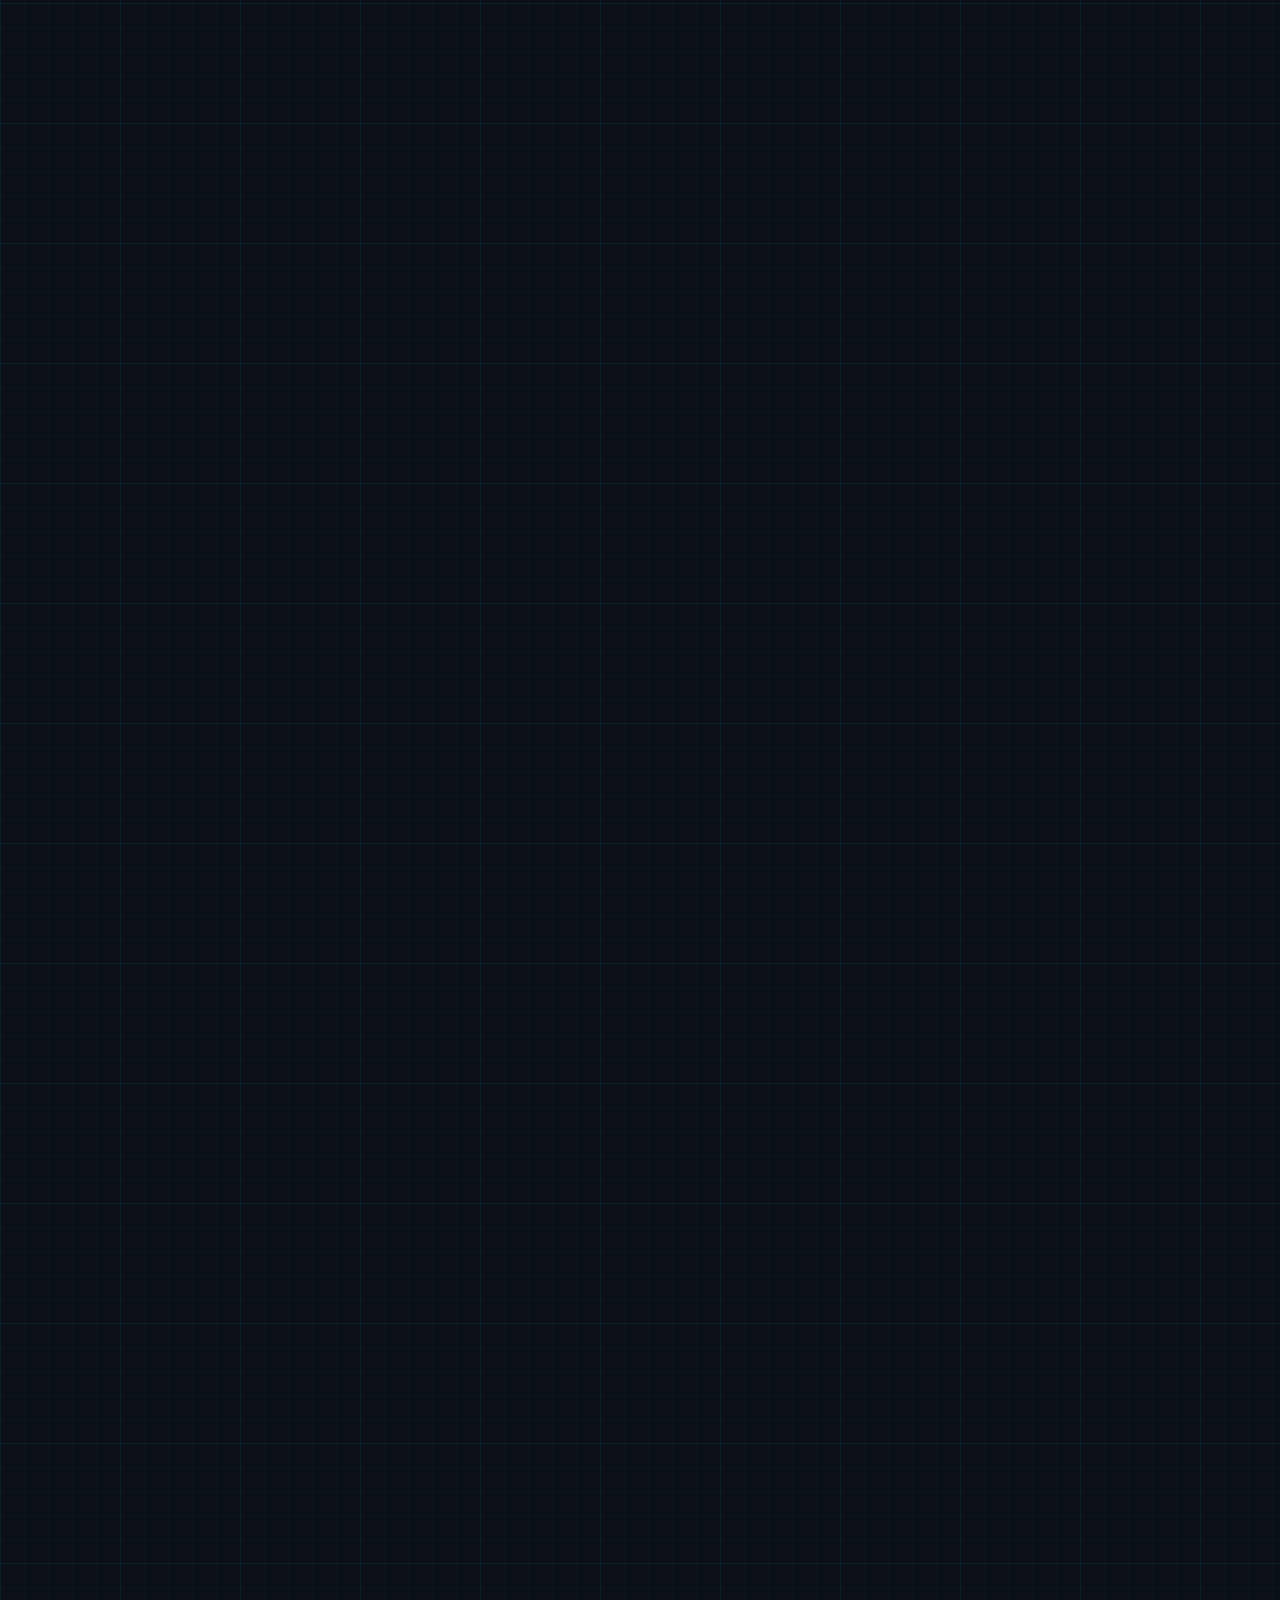
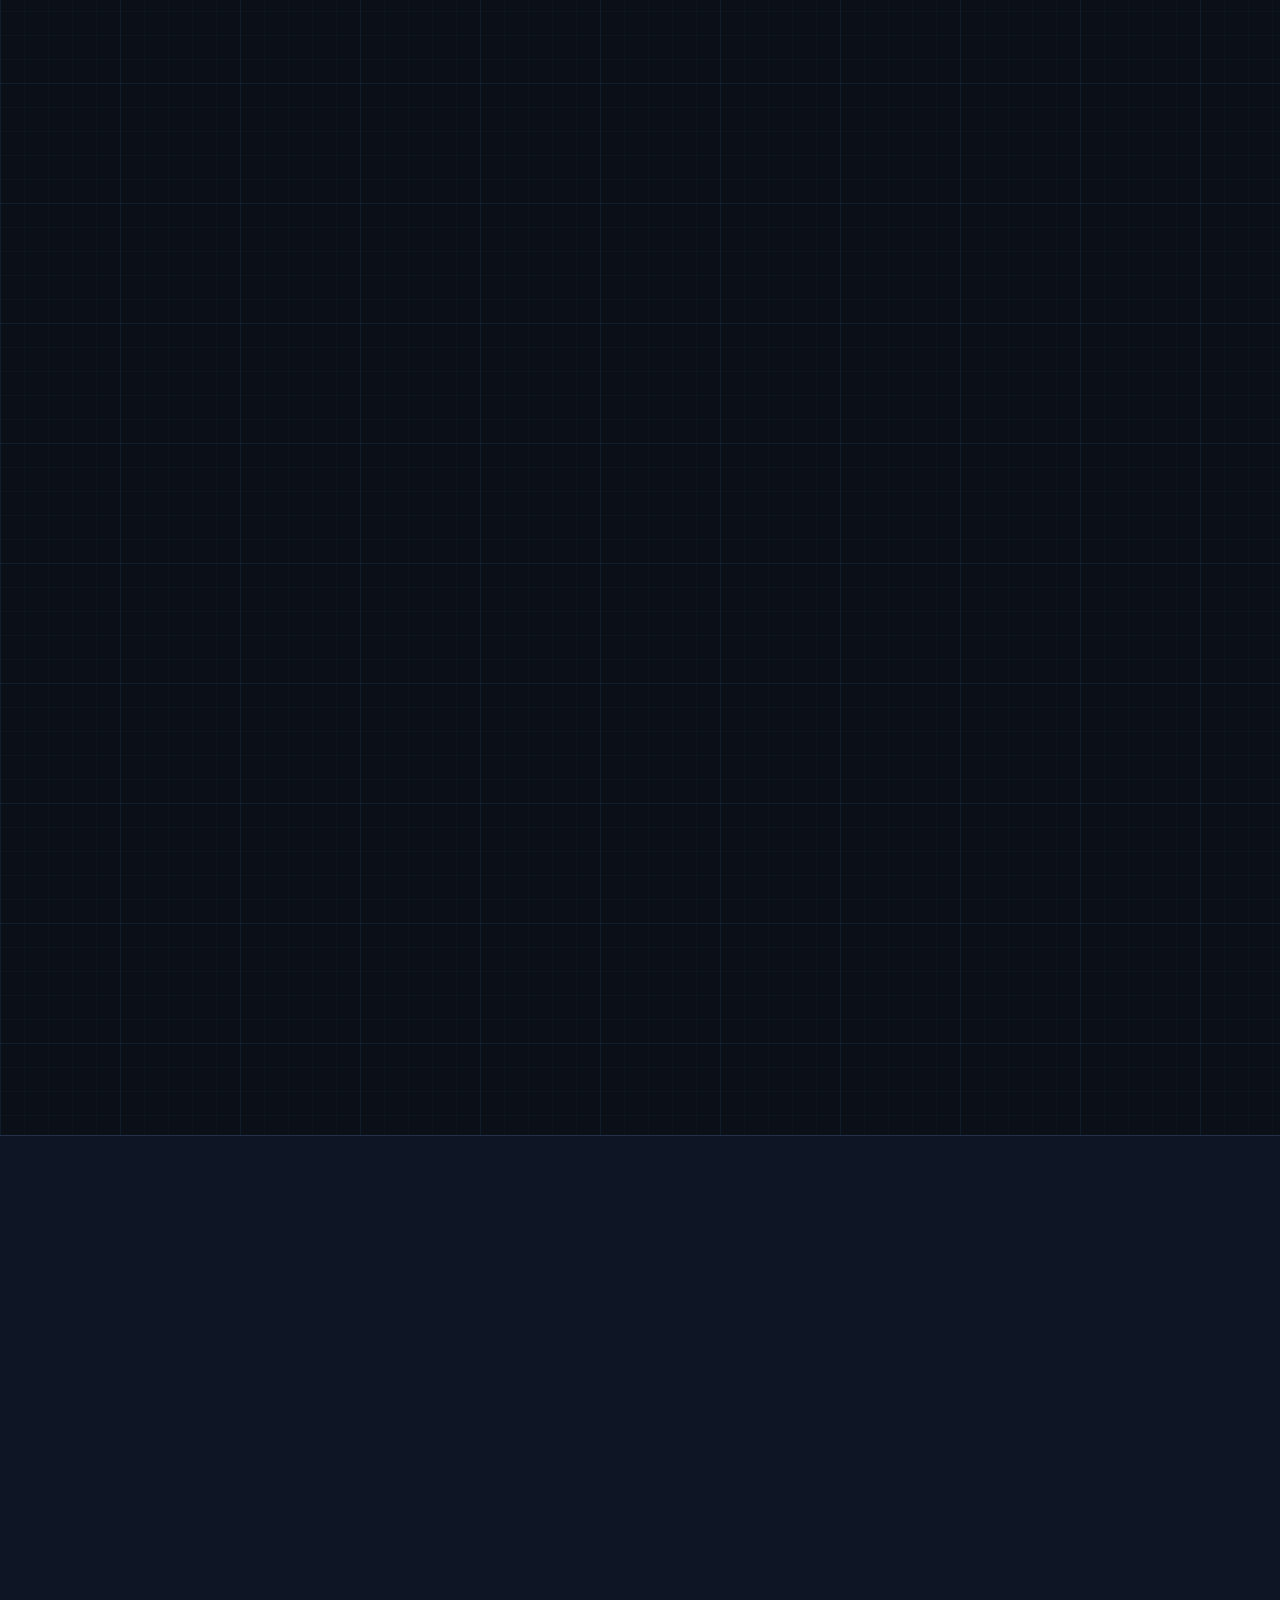
==== commit 6e17ebf7: "Add Warm Winter 2025 photos and certificate The benefactor card had no photos and the certificate wa" ====
--- a/index.html
+++ b/index.html
@@ -368,7 +368,8 @@
       <div class="meta"><span data-en>26 January 2026 &middot; Benefactor</span><span data-vi>26/01/2026 &middot; Nhà hảo tâm</span></div>
       <h3 style="margin-top:6px"><span data-en>&ldquo;Warm Winter 2025&rdquo; volunteer campaign</span><span data-vi>Chiến dịch tình nguyện &ldquo;Mùa Đông Ấm 2025&rdquo;</span></h3>
       <p><span data-en>Recognised as a benefactor of the &ldquo;Warm Winter 2025&rdquo; volunteer campaign in Lao Chải commune, Tuyên Quang province, by the VNU University of Medicine and Pharmacy Youth Union and the Lao Chải commune Youth Union.</span><span data-vi>Được Đoàn trường Đại học Y Dược (ĐHQGHN) và Đoàn xã Lao Chải ghi nhận là nhà hảo tâm của chiến dịch tình nguyện &ldquo;Mùa Đông Ấm 2025&rdquo; tại xã Lao Chải, tỉnh Tuyên Quang.</span></p>
-
+<div class='gal'><a href='assets/events/warmwinter/warmwinter-01.jpg' data-lb><img src='assets/events/warmwinter/warmwinter-01.jpg' alt='Warm Winter 2025 volunteer team, Lao Chai, Tuyen Quang' loading='lazy'></a><a href='assets/events/warmwinter/warmwinter-02.jpg' data-lb><img src='assets/events/warmwinter/warmwinter-02.jpg' alt='Warm Winter 2025 - delivering gifts to a local family' loading='lazy'></a></div>
+<div class='gal docs'><a href='assets/events/certs/cert-warmwinter.jpg' data-lb><img src='assets/events/certs/cert-warmwinter.jpg' alt='Certificate of Appreciation - Warm Winter 2025 benefactor' loading='lazy'></a></div>
     </div>
     <div class="card rv" style="margin-top:16px">
       <div class="meta"><span data-en>2026 &middot; Samsung &times; NIC</span><span data-vi>2026 &middot; Samsung &times; NIC</span></div>
--- a/assets/css/site.css
+++ b/assets/css/site.css
@@ -145,8 +145,14 @@
 /* ---------- photo gallery ---------- */
 .gal{display:grid;grid-template-columns:repeat(auto-fill,minmax(180px,1fr));gap:10px;margin-top:16px}
 .gal a{display:block;border-radius:8px;overflow:hidden;border:1px solid var(--line);aspect-ratio:4/3;background:var(--panel2)}
+.gal a[hidden]{display:none}
 .gal img{width:100%;height:100%;object-fit:cover;transition:transform .4s,filter .25s}
 .gal a:hover img{transform:scale(1.08);filter:brightness(1.07)}
+.gal a.gal-more{position:relative}
+.gal a.gal-more::after{content:'';position:absolute;inset:0;background:rgba(10,15,24,.72);transition:background .25s}
+.gal a.gal-more:hover::after{background:rgba(10,15,24,.6)}
+.gal a.gal-more:hover img{transform:none;filter:none}
+.gal-more-label{position:absolute;inset:0;z-index:1;display:flex;align-items:center;justify-content:center;gap:6px;color:var(--ink);font-family:var(--mono);font-weight:600;font-size:.95rem;letter-spacing:.02em}
 .vid{width:100%;border-radius:8px;border:1px solid var(--line);background:#000;margin-top:0}
 .vidgrid{display:grid;grid-template-columns:repeat(auto-fit,minmax(260px,1fr));gap:12px;margin-top:16px}
 
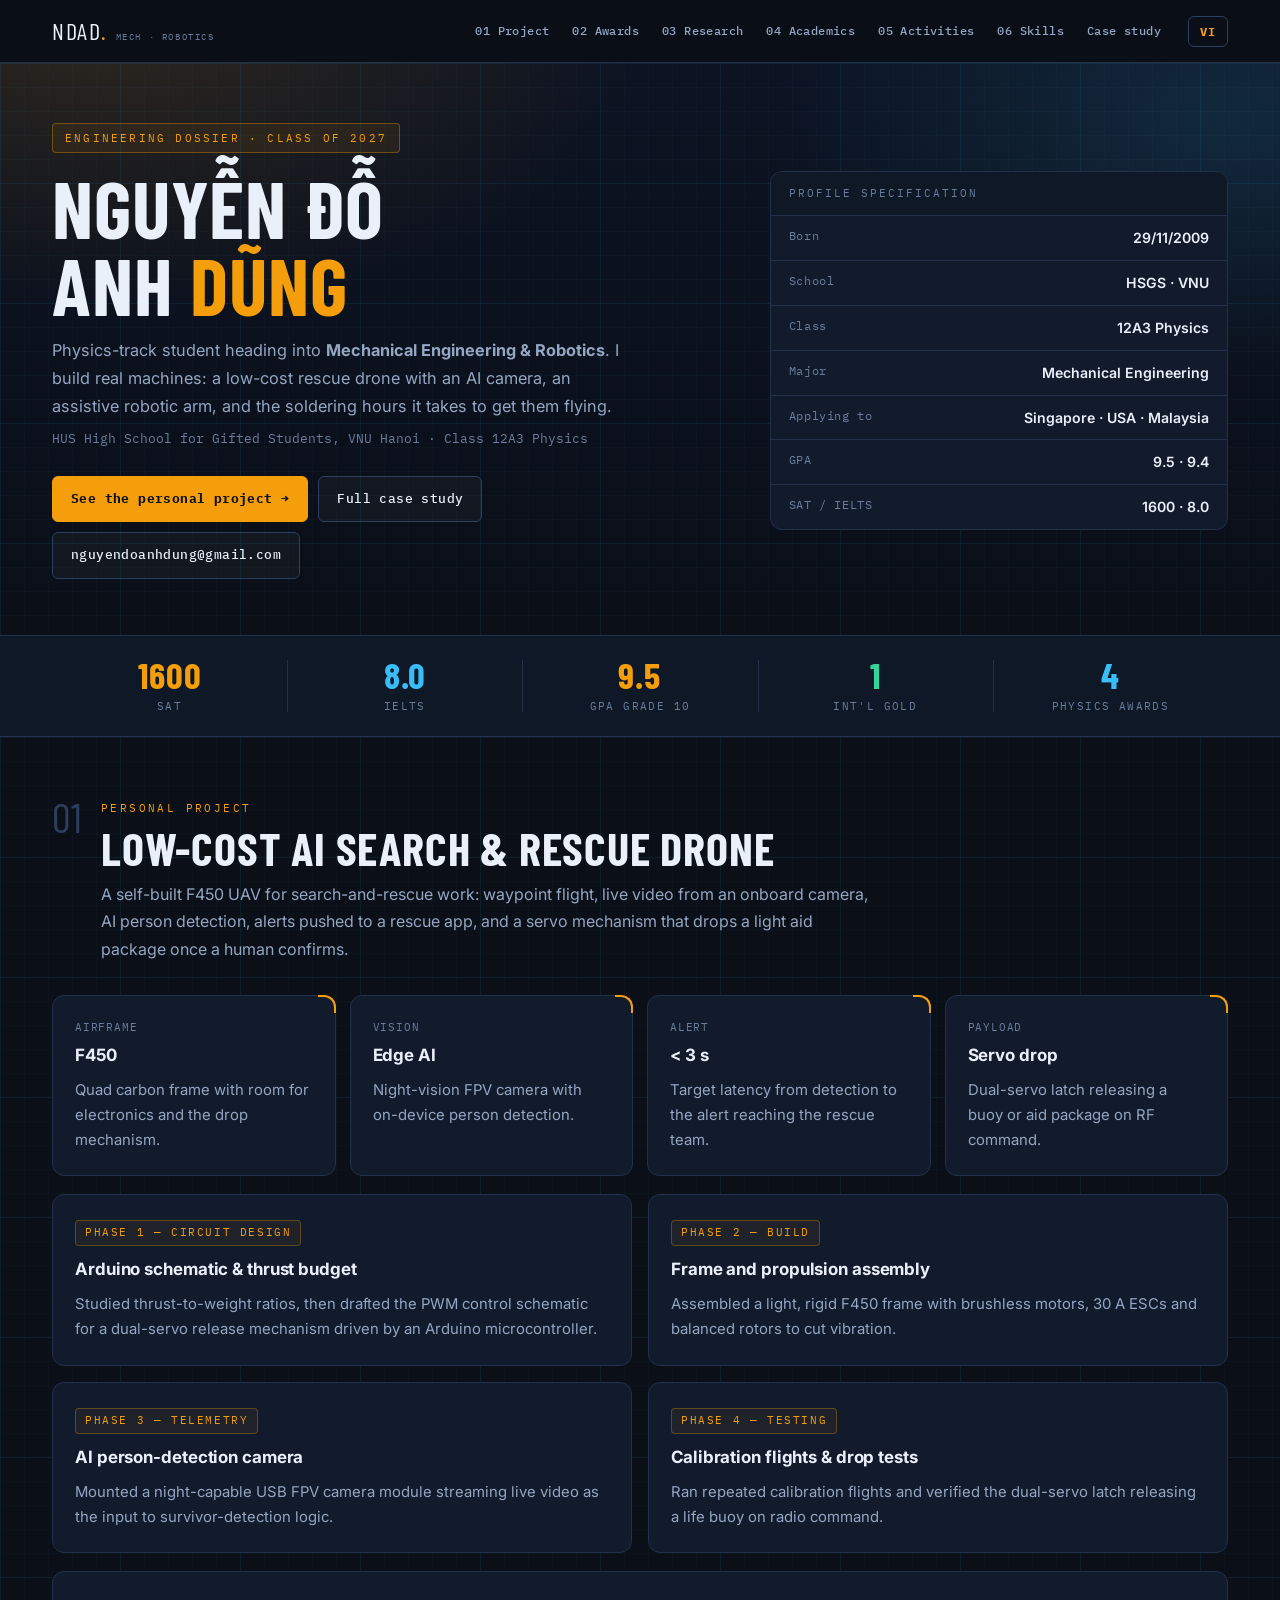
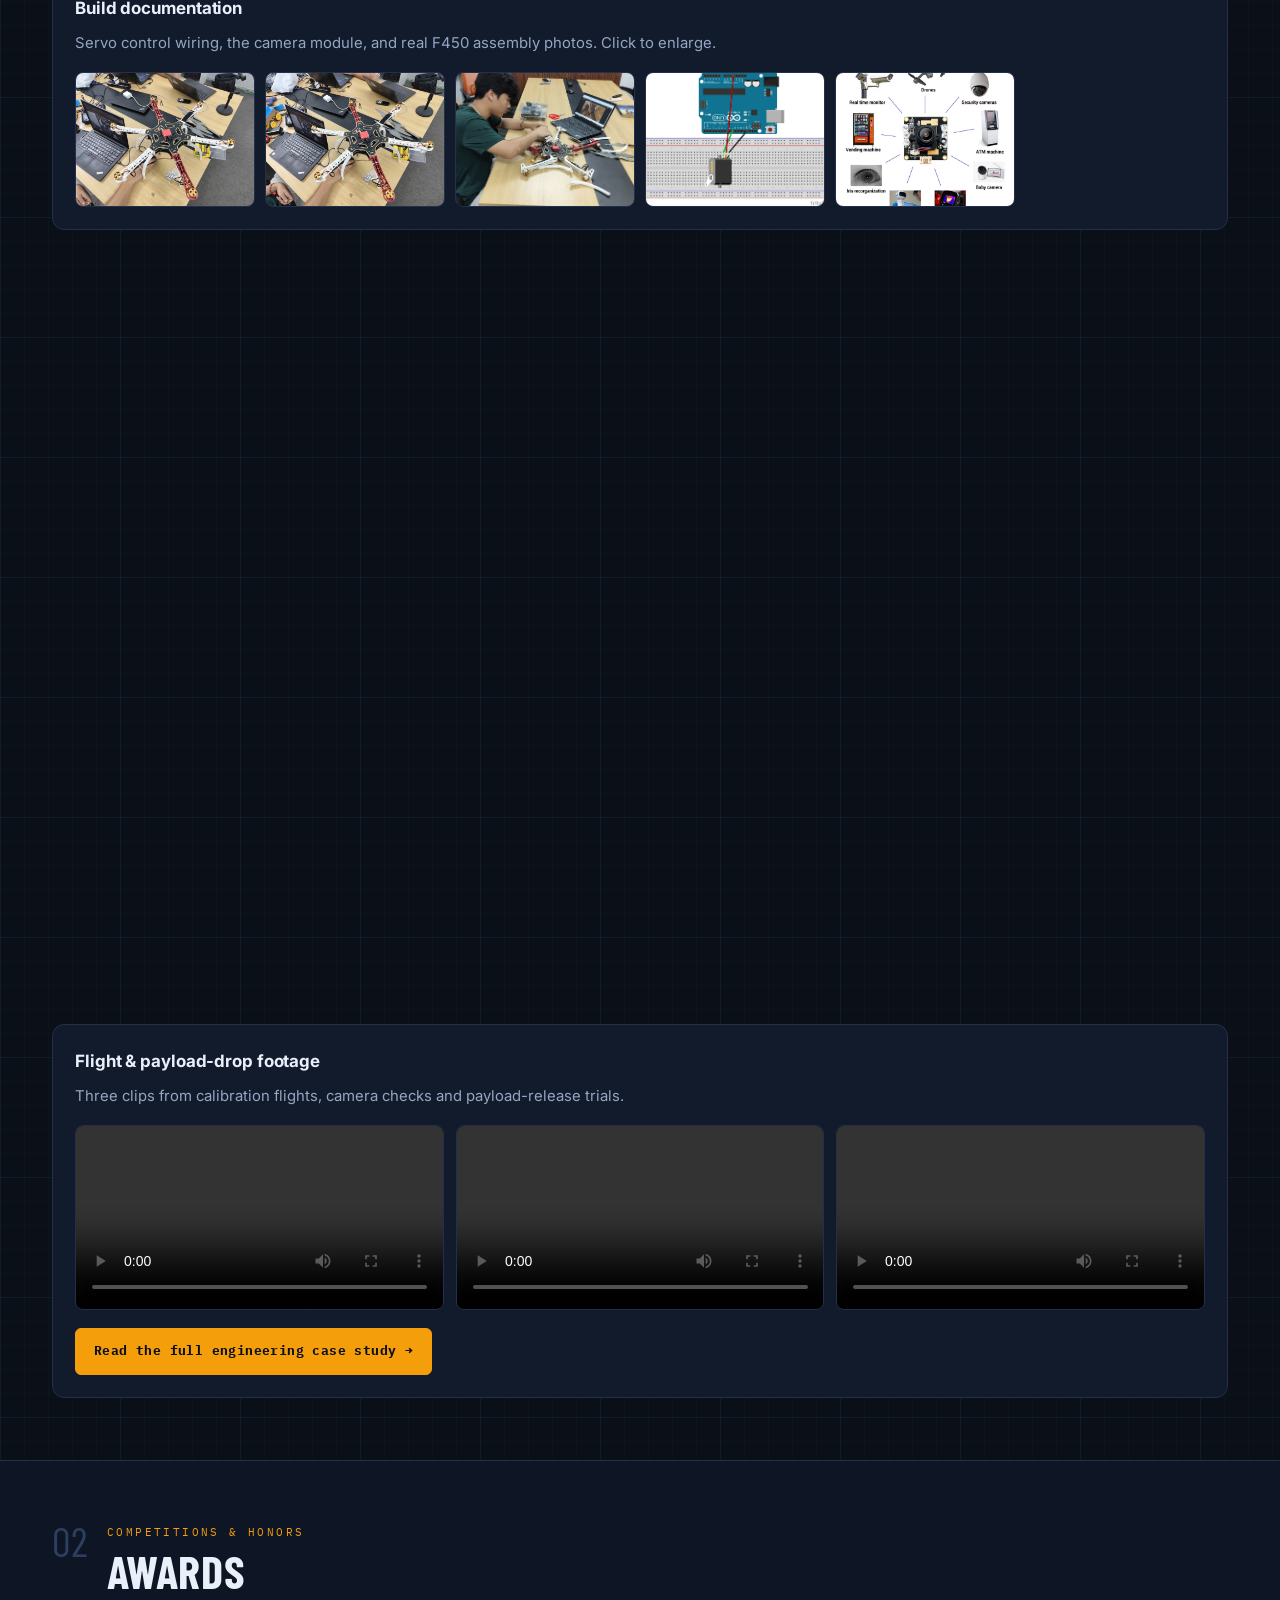
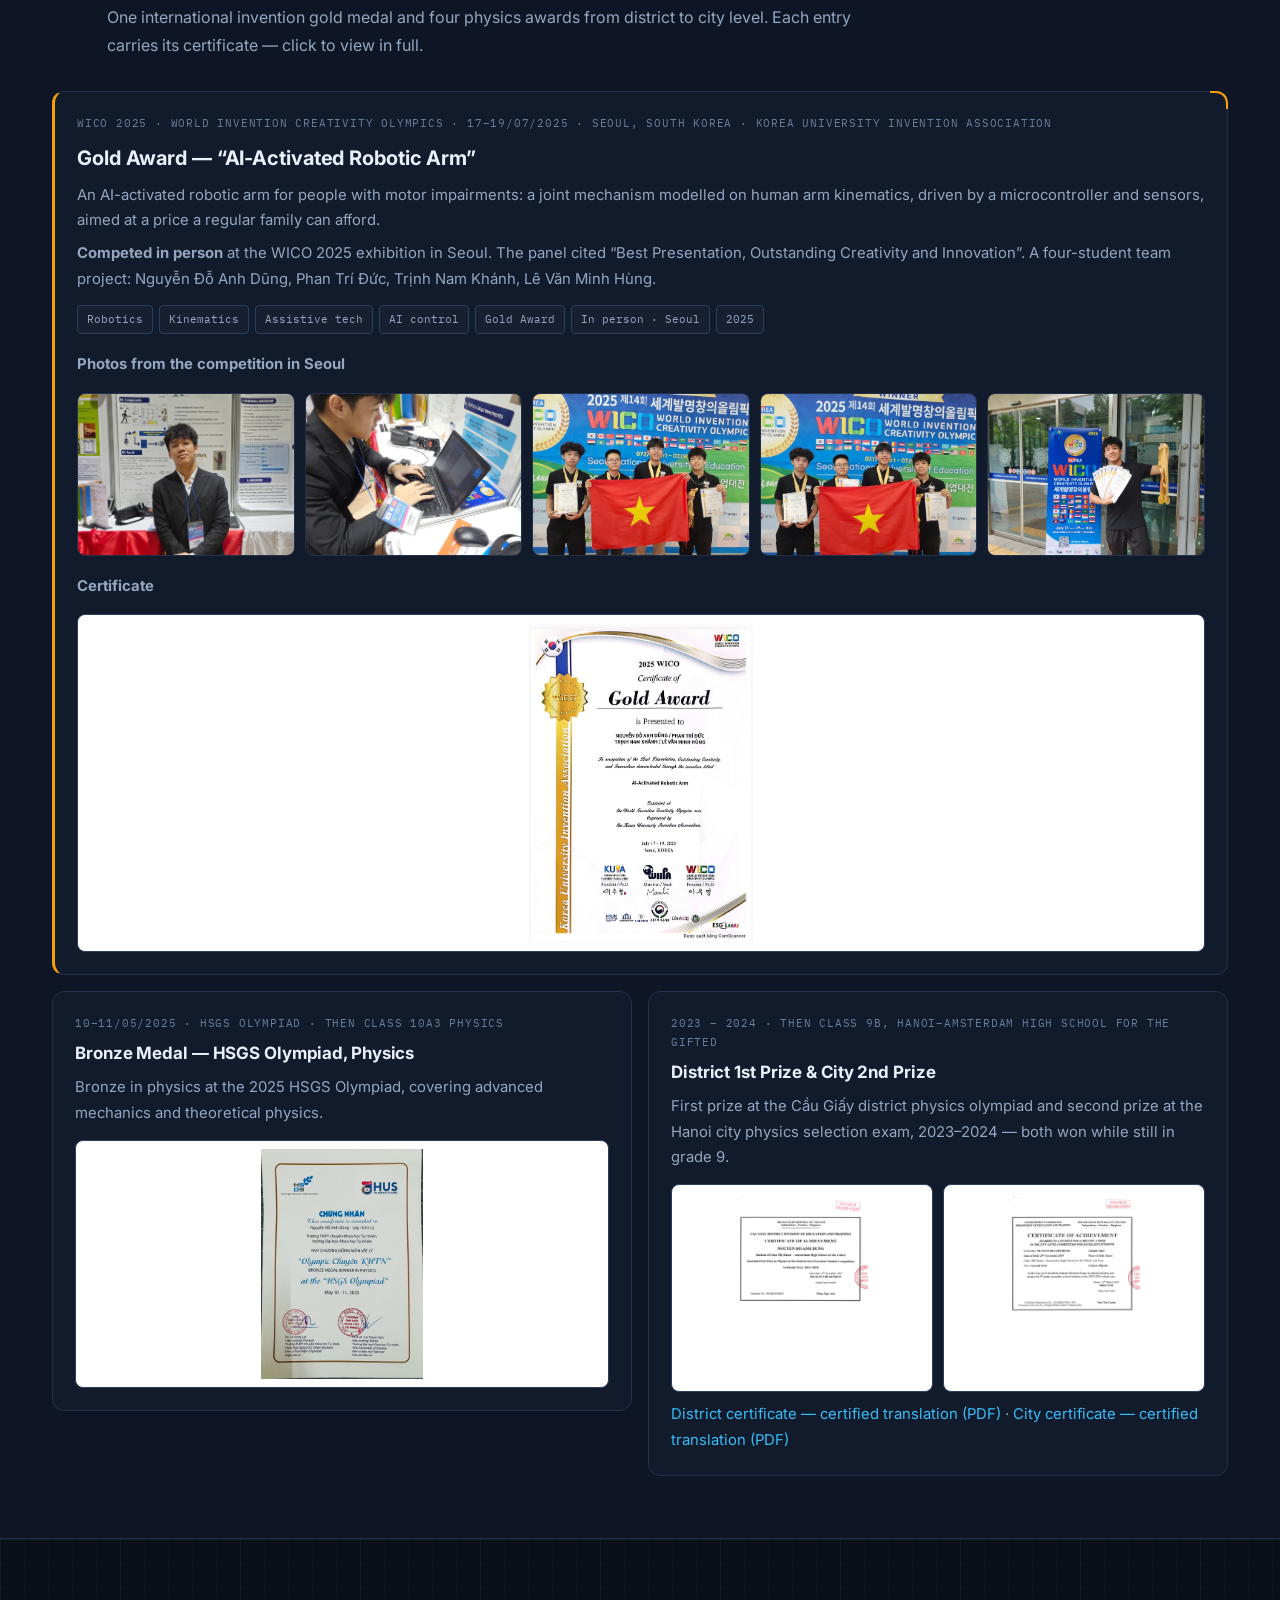
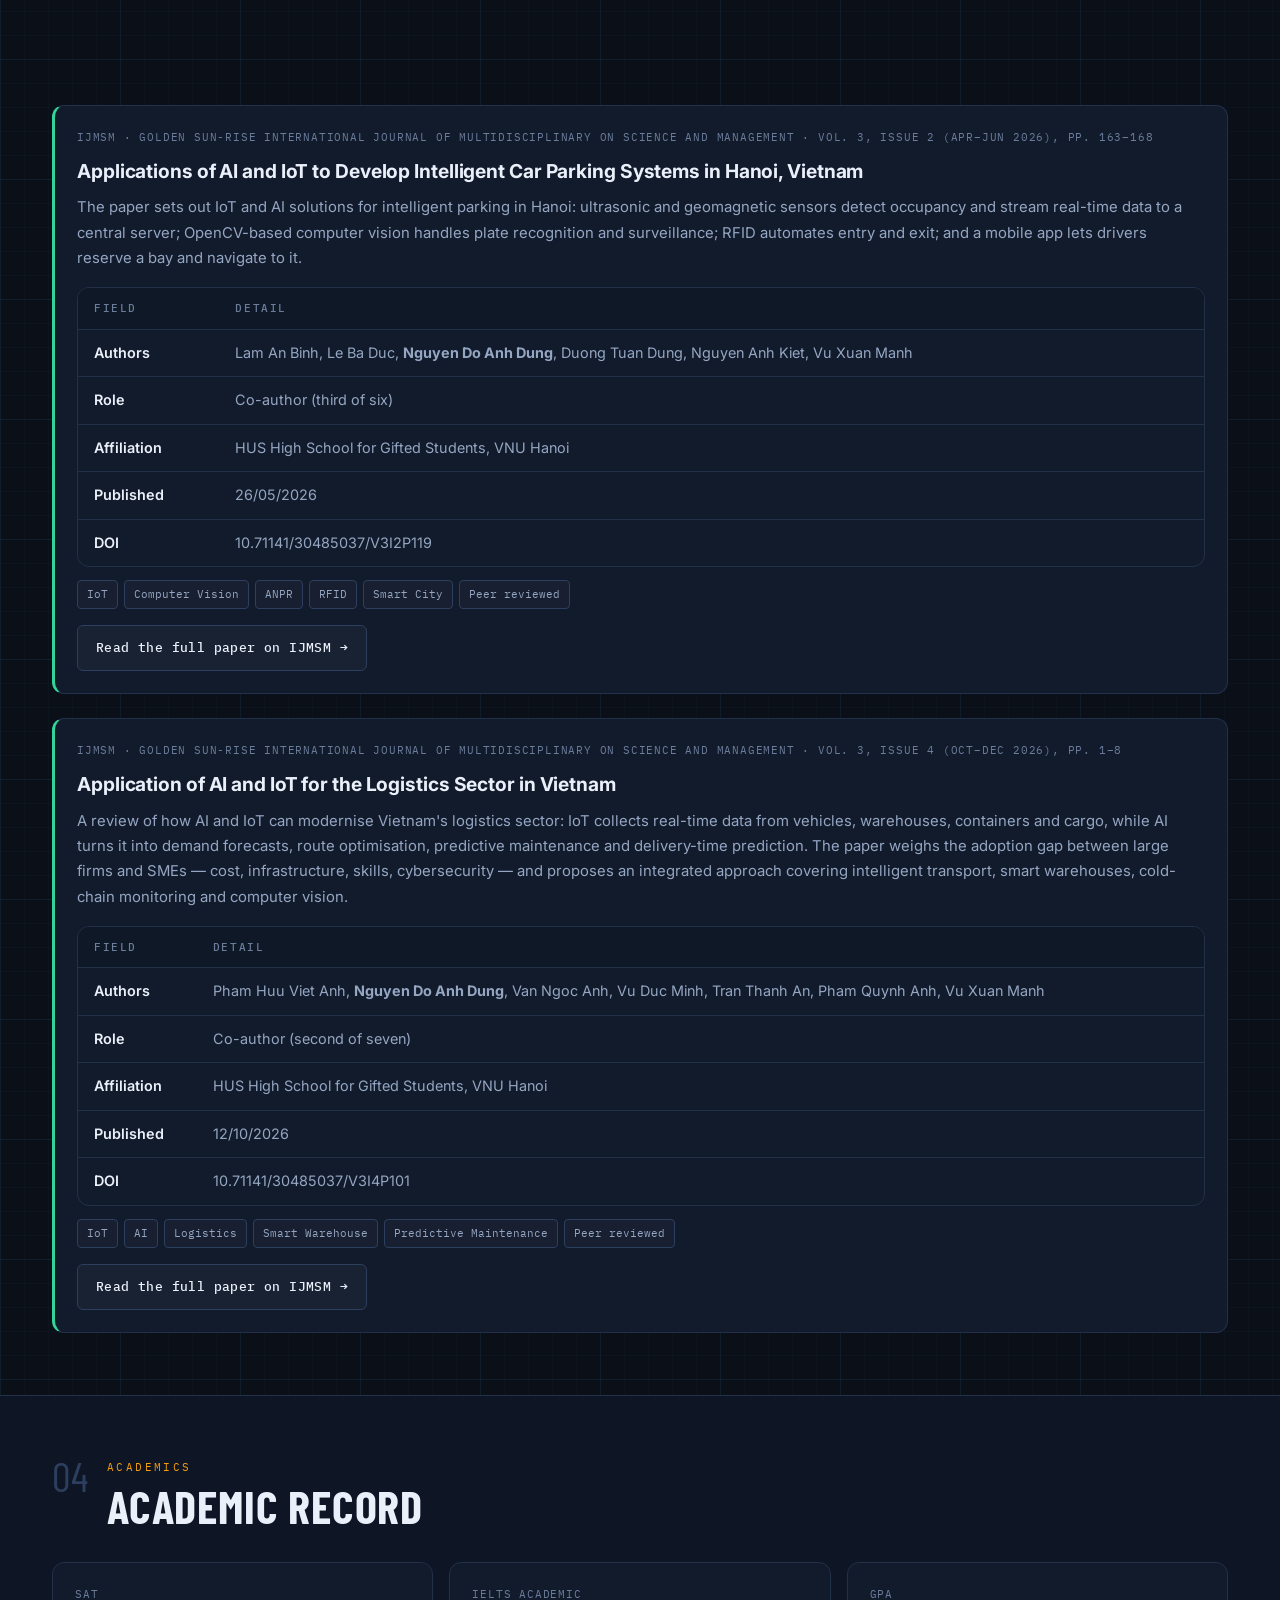
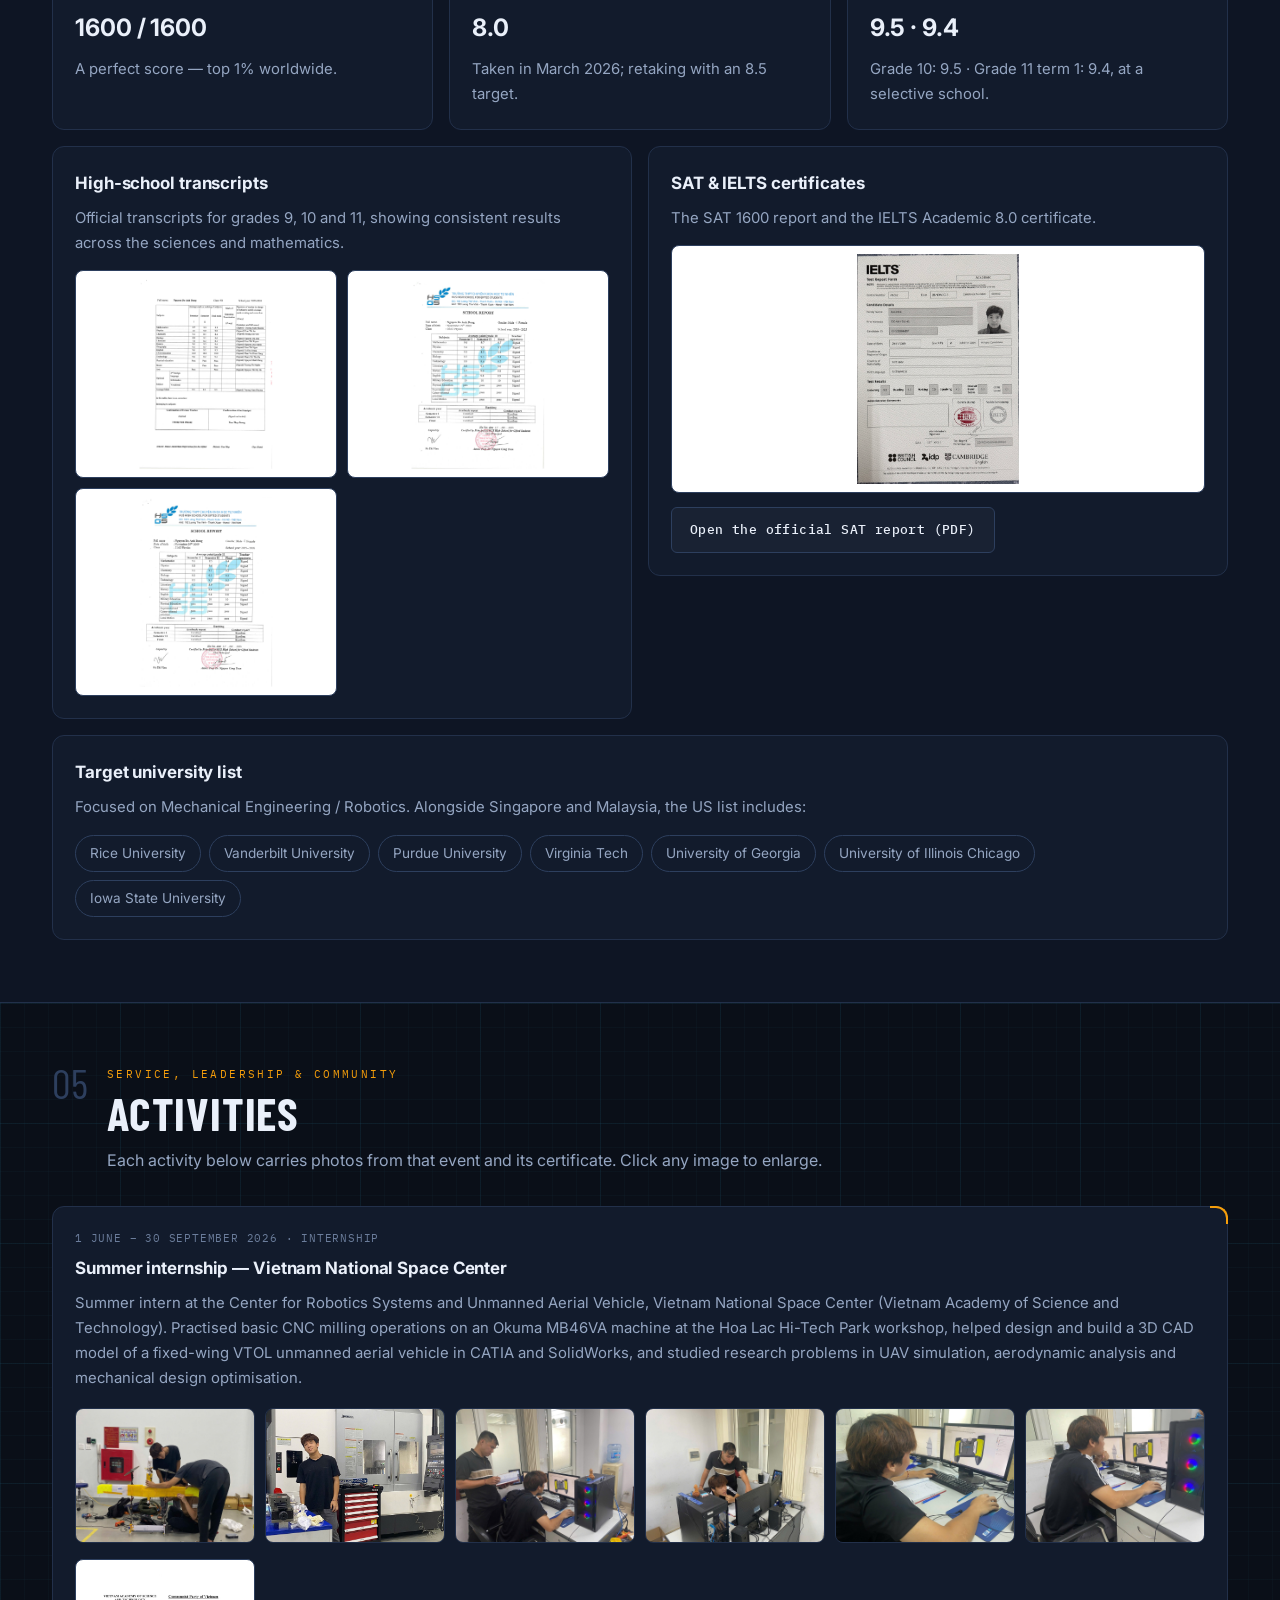
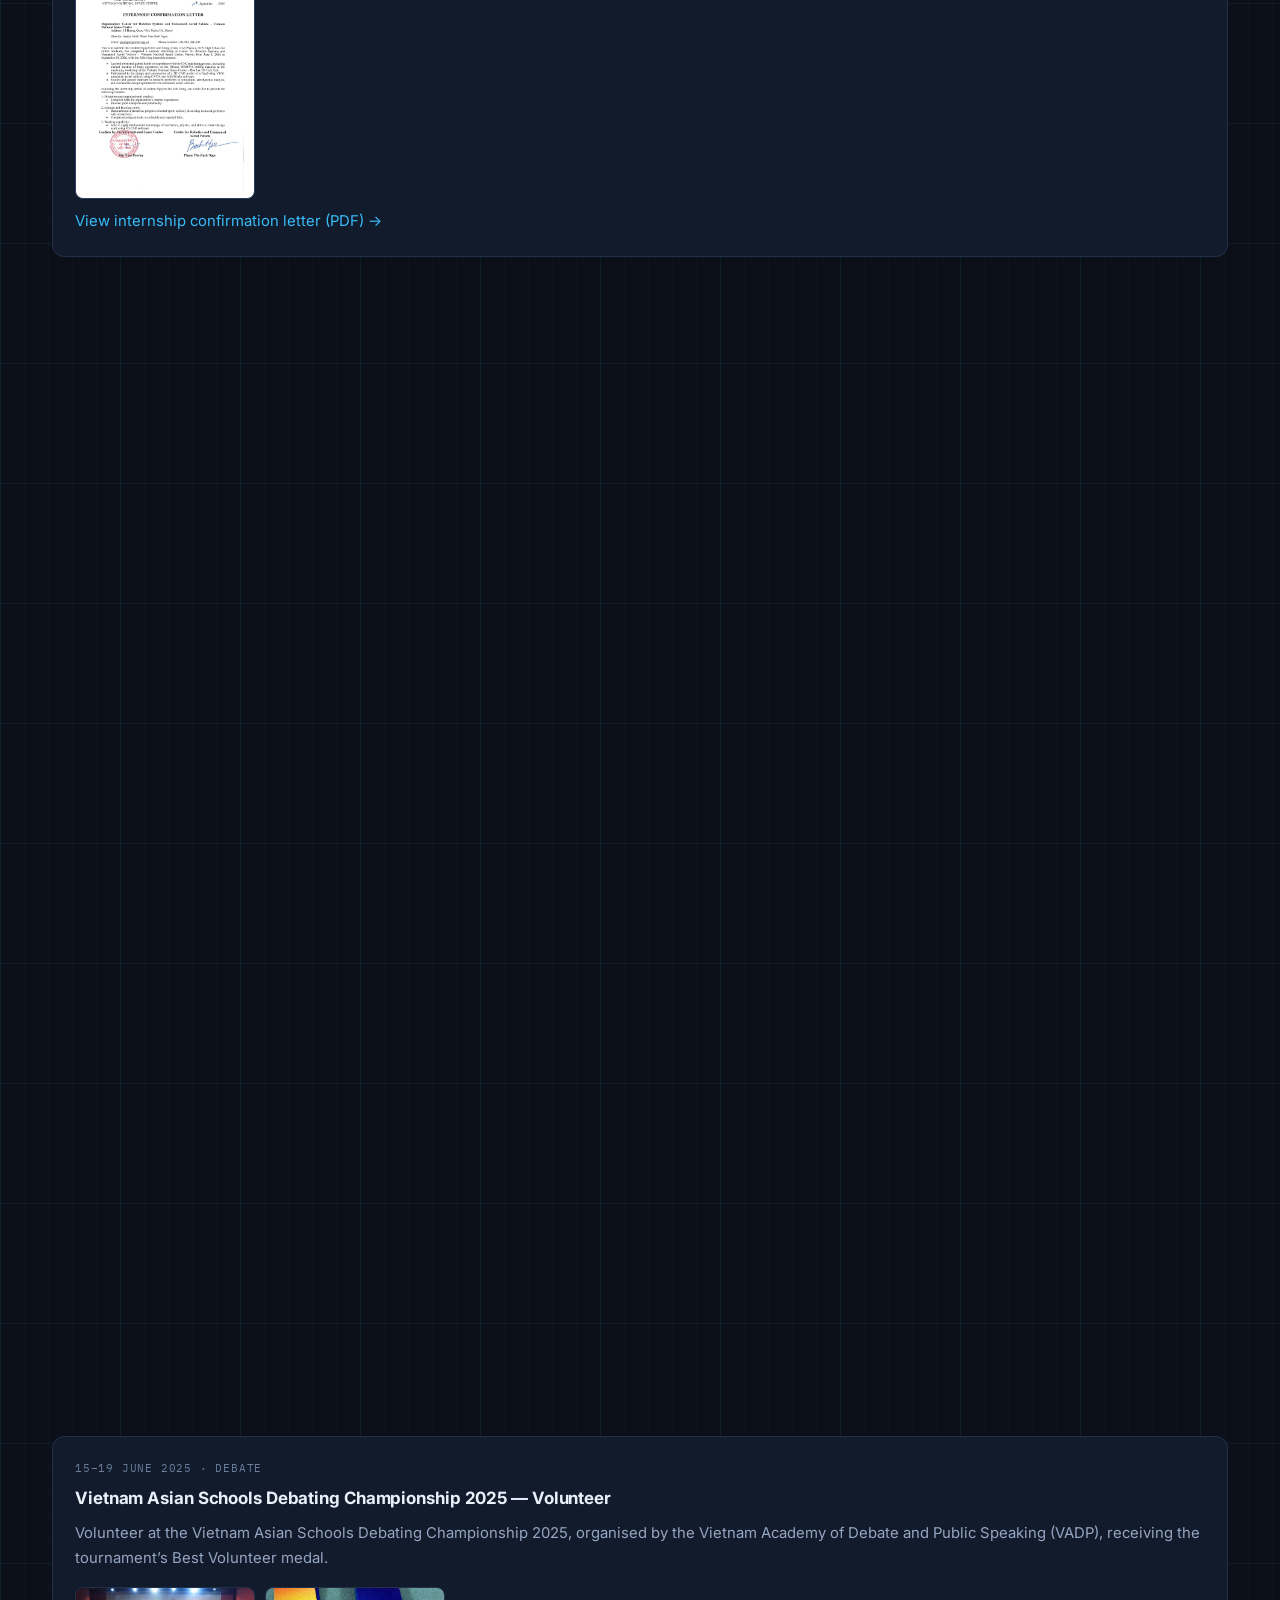
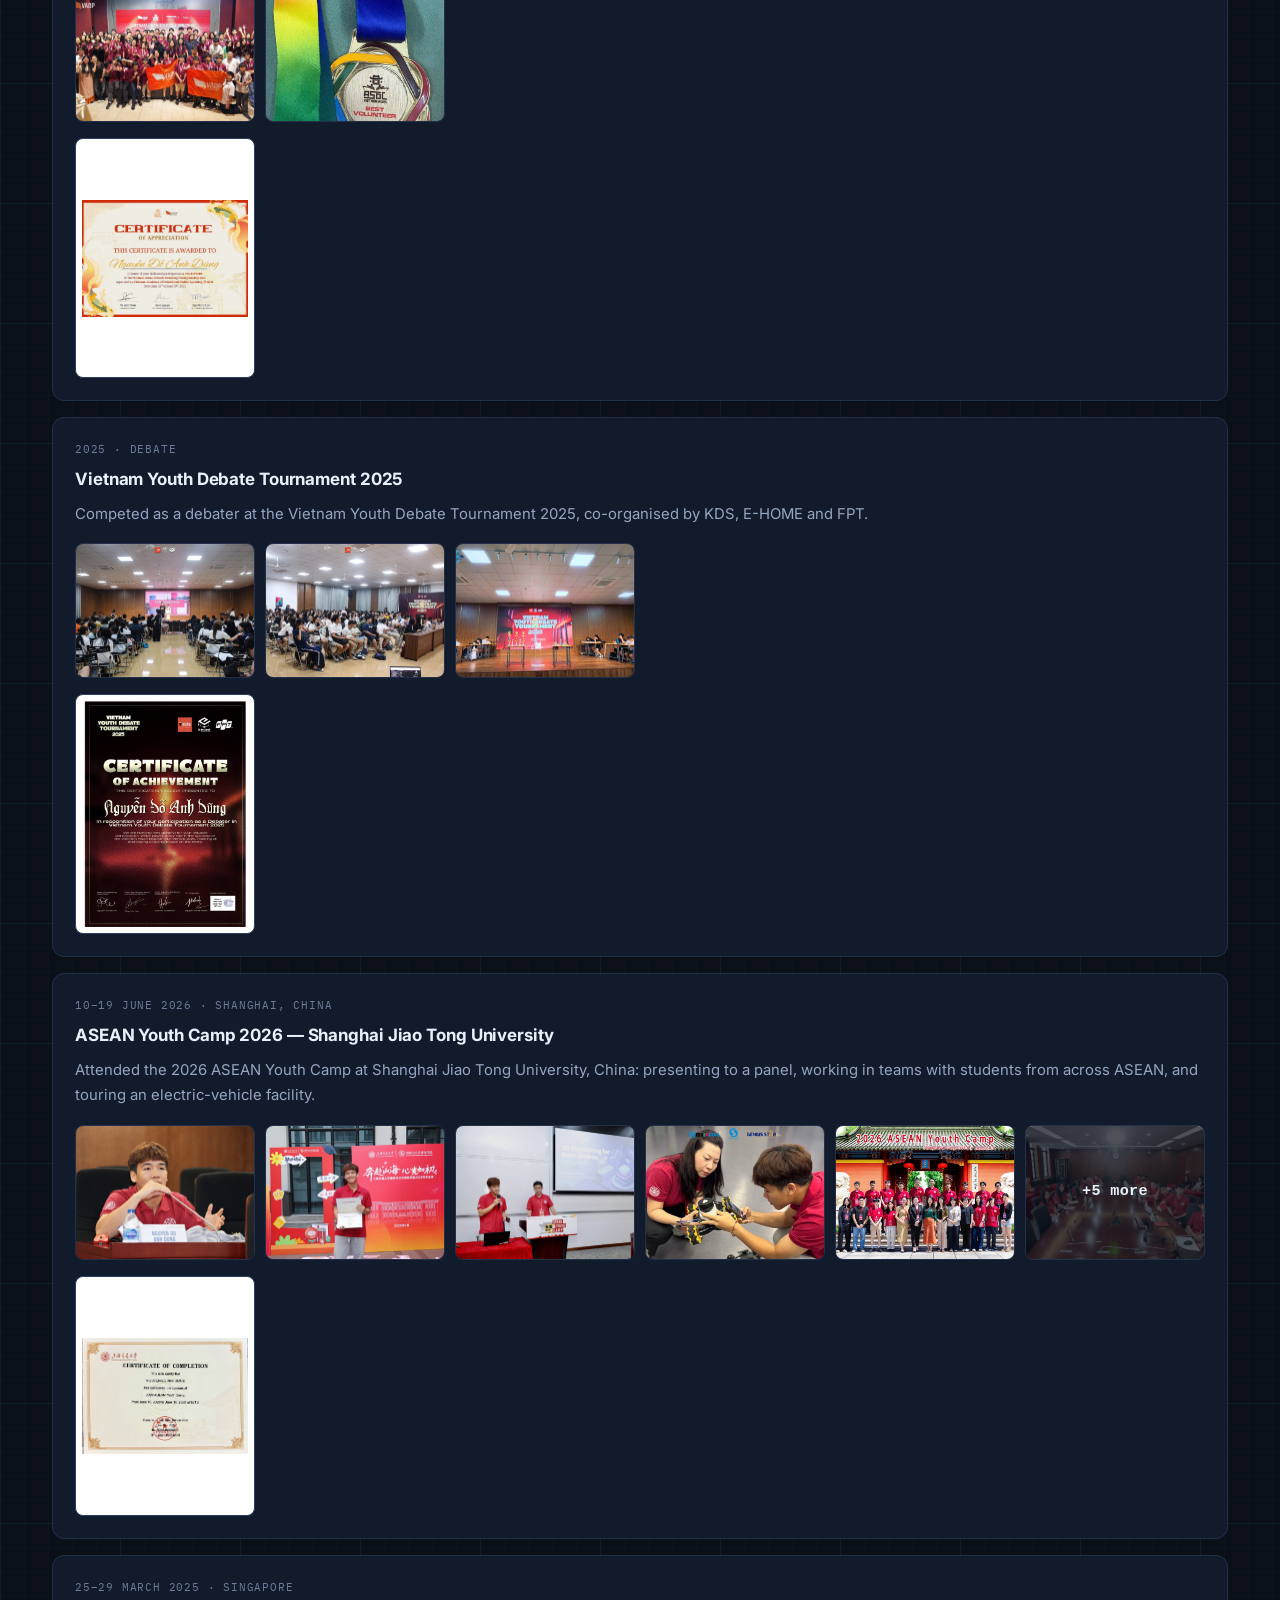
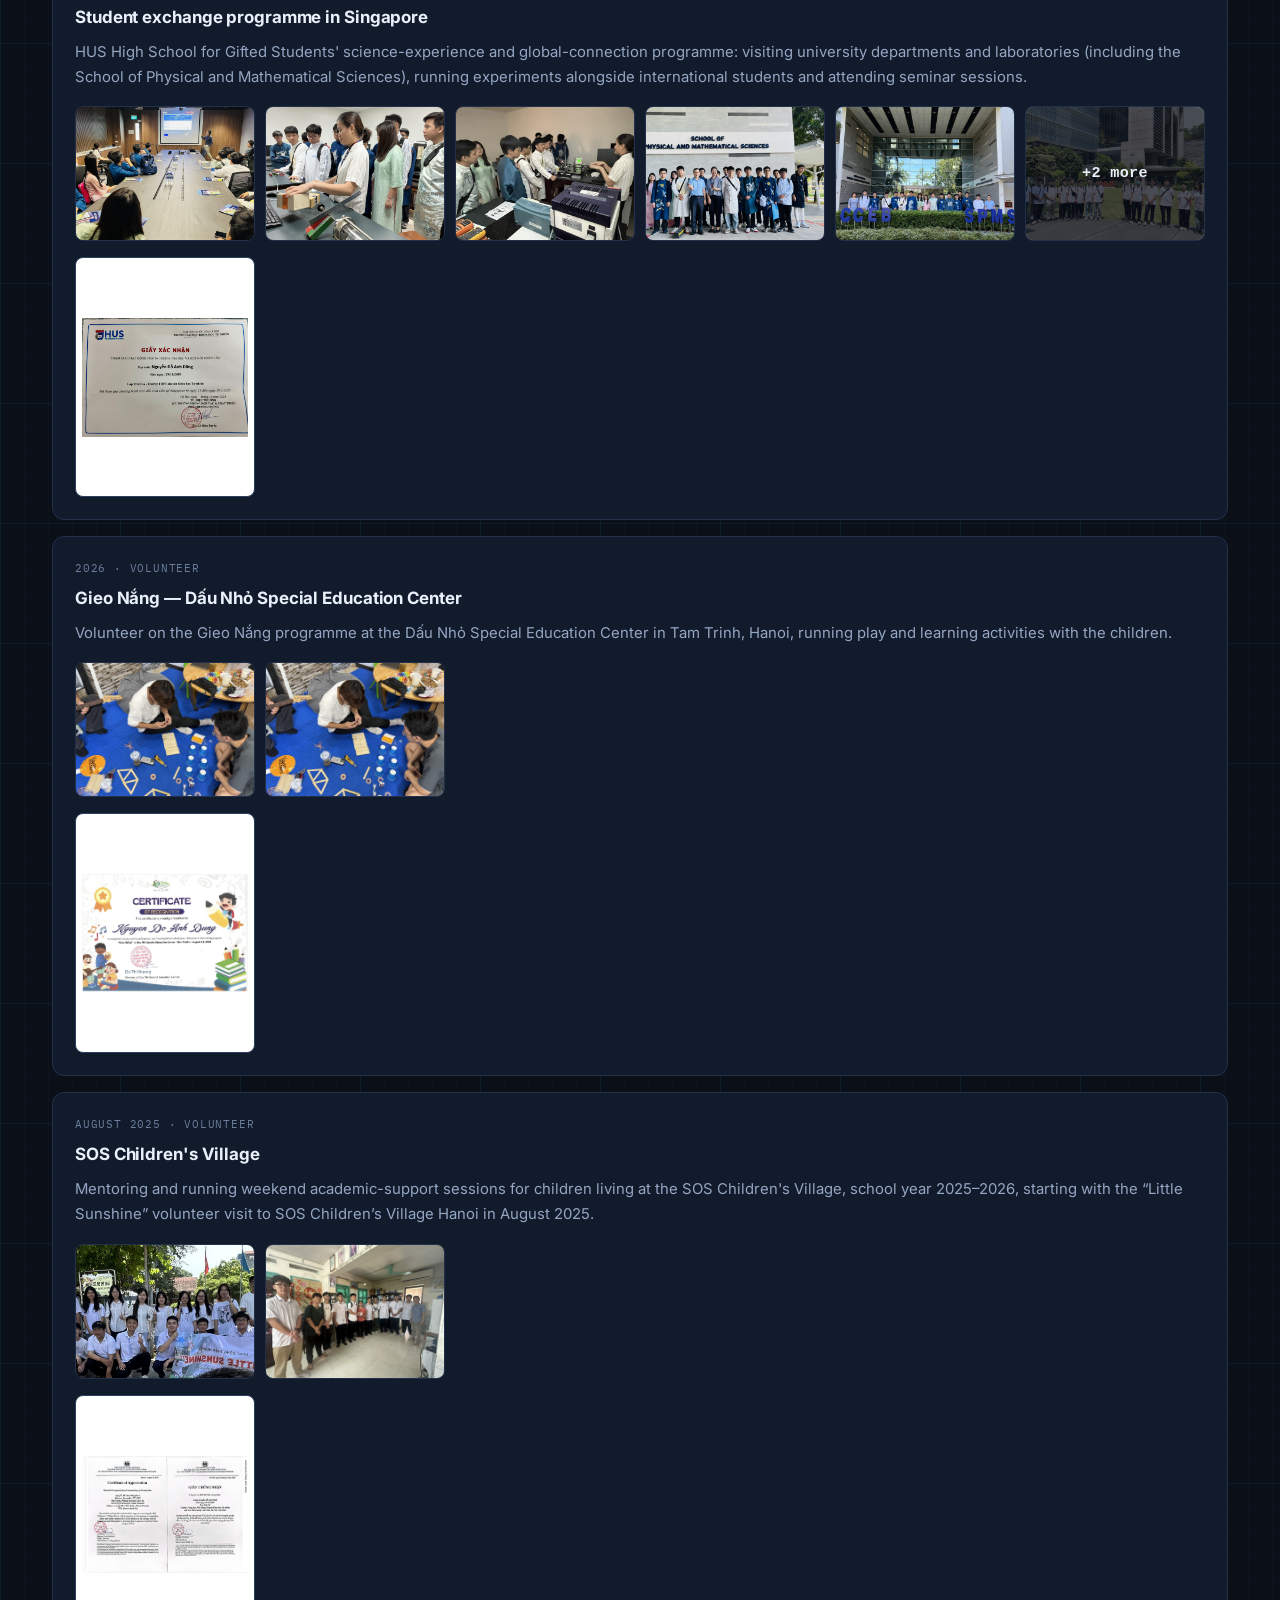
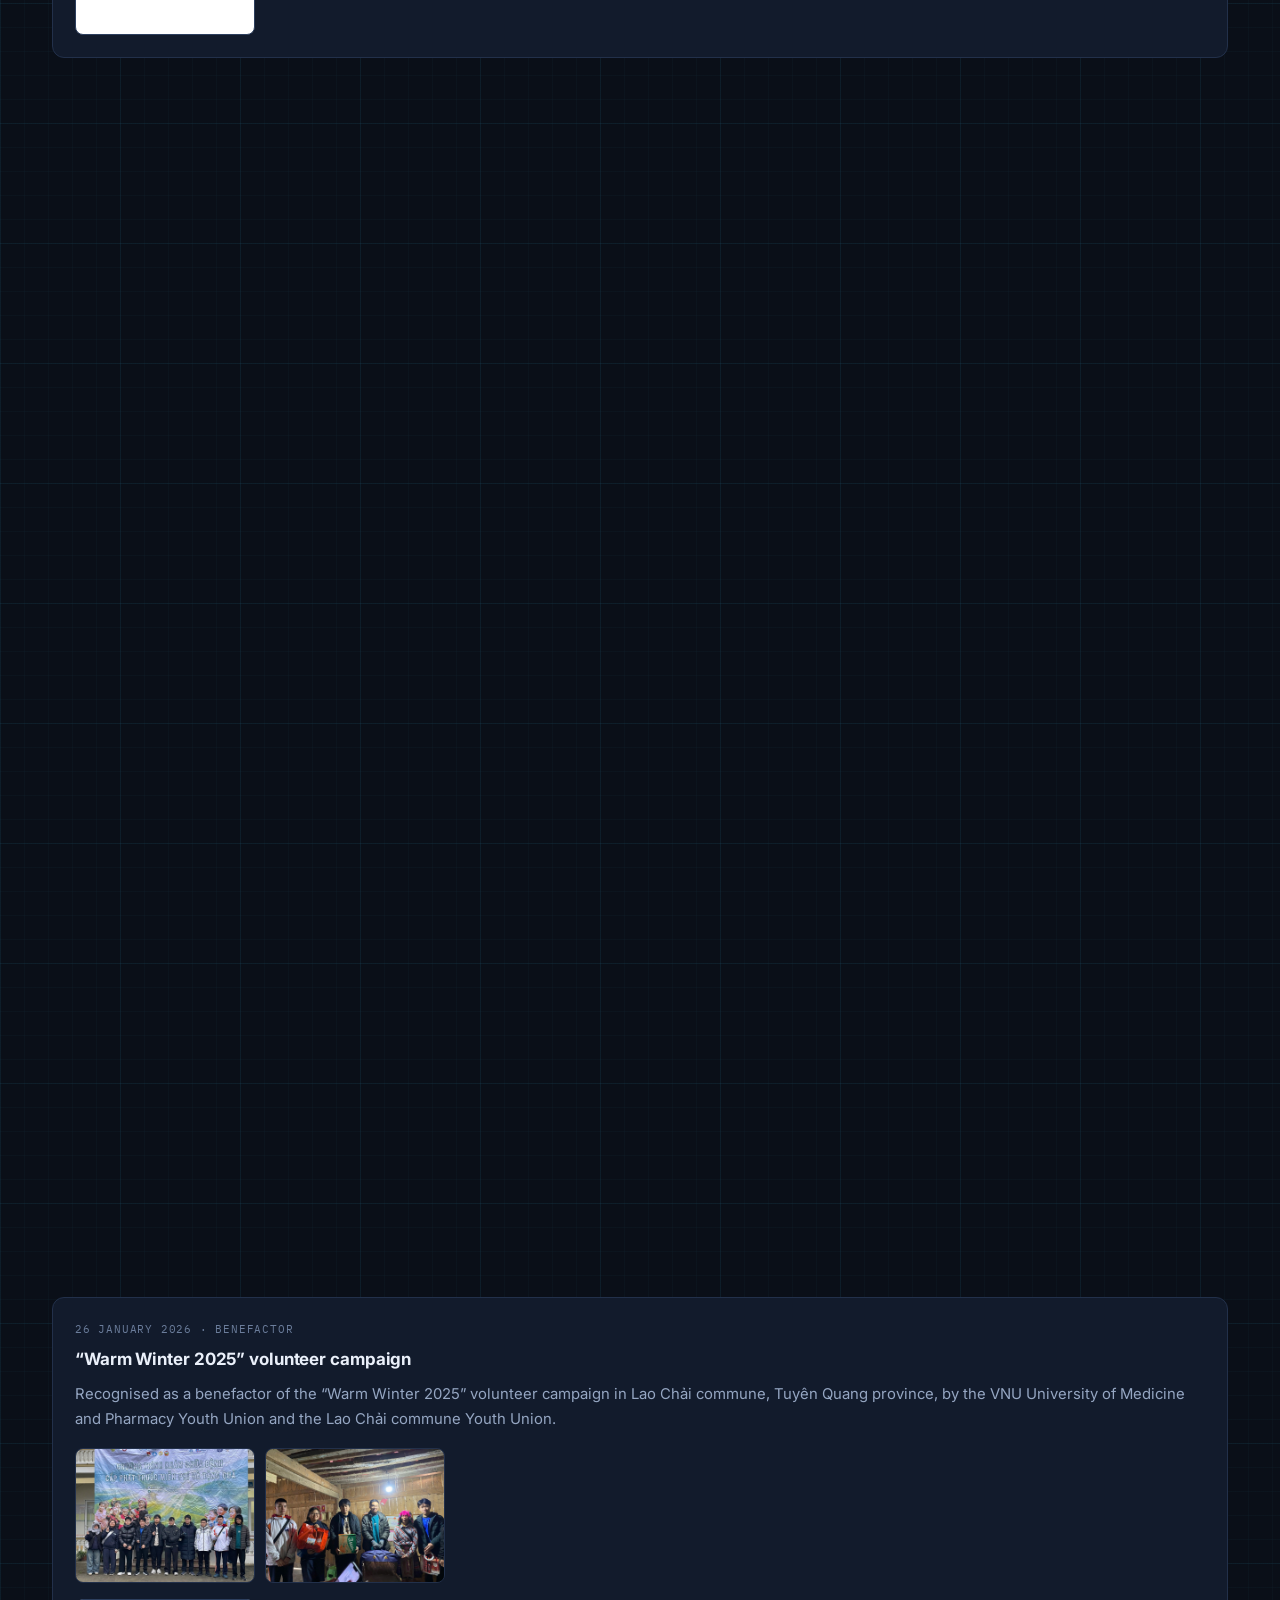
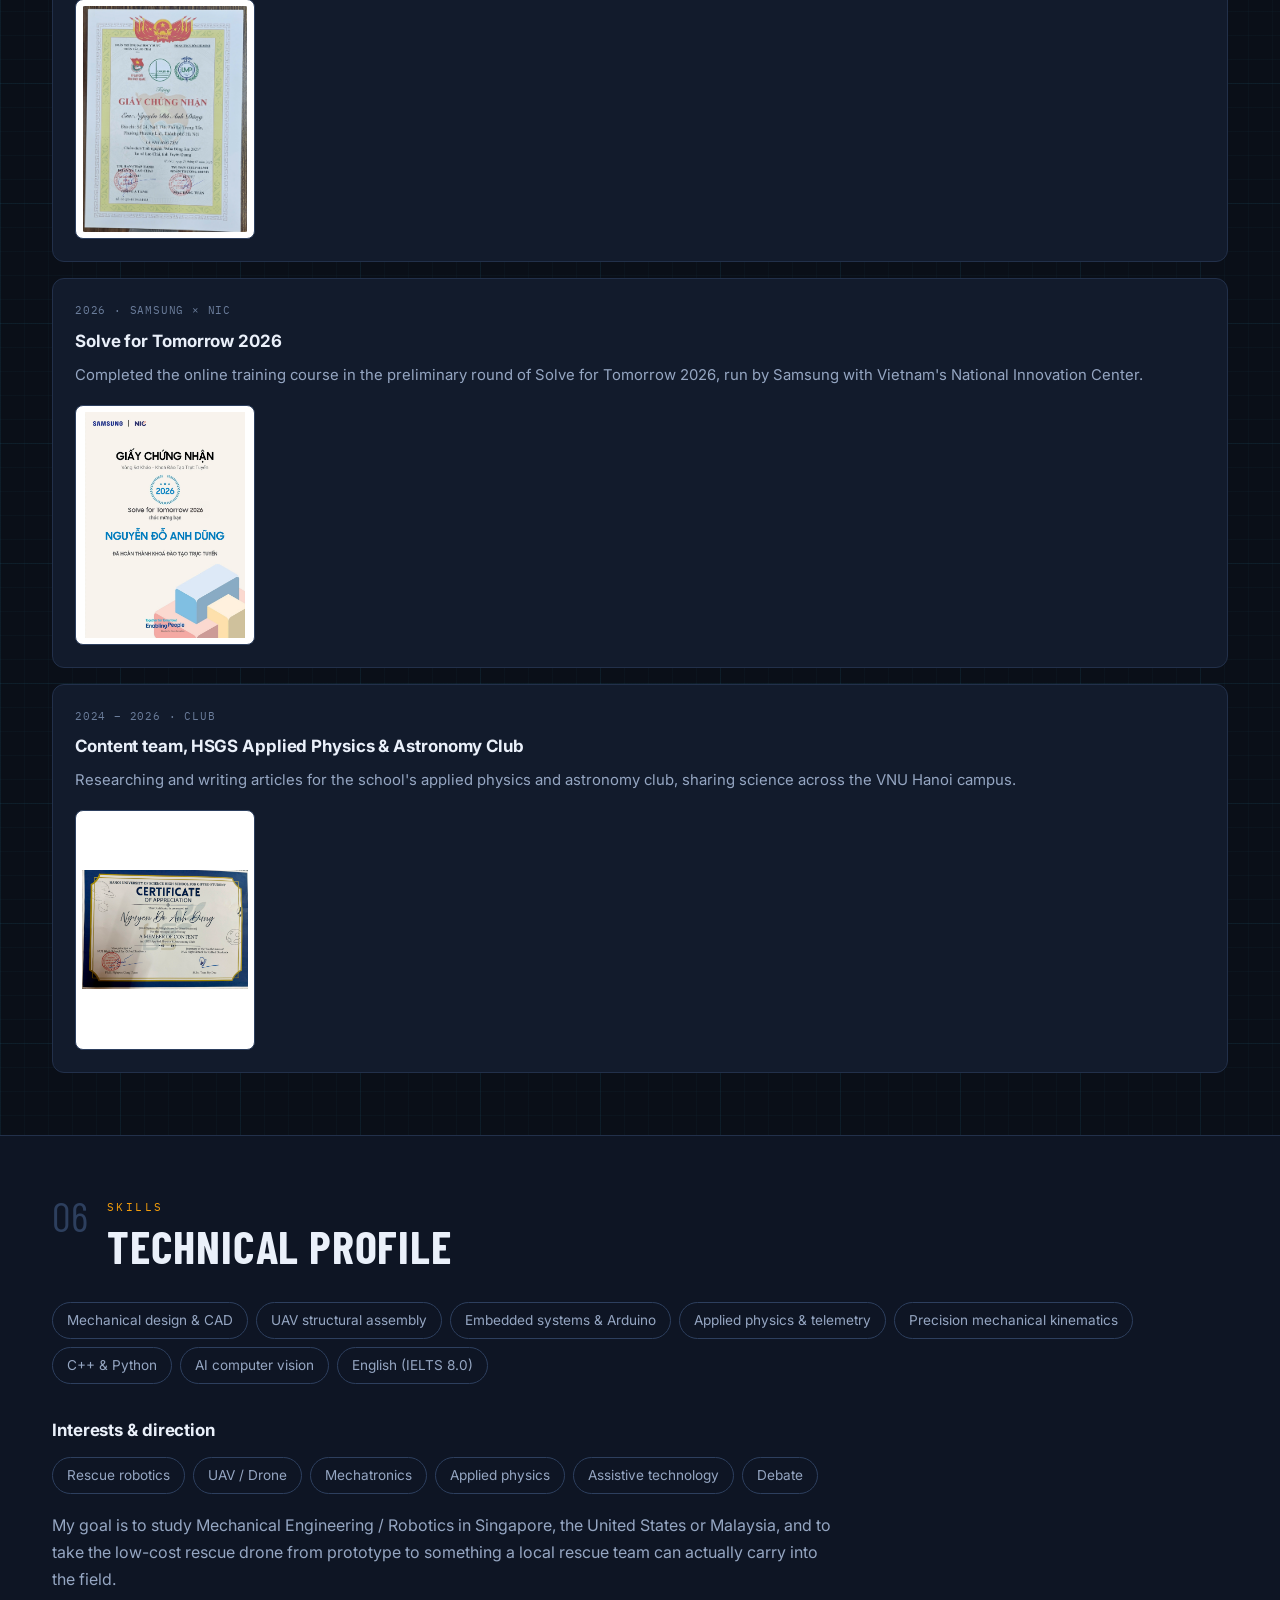
==== commit 1c240d35: "Add 3 more CARE project photos from the SURGE deck Adds a flood-damaged classroom (typhoon damage co" ====
--- a/index.html
+++ b/index.html
@@ -360,7 +360,7 @@
       <div class="meta"><span data-en>September 2025 &ndash; March 2026 &middot; Volunteer</span><span data-vi>09/2025 &ndash; 03/2026 &middot; Thiện nguyện</span></div>
       <h3 style="margin-top:6px"><span data-en>CARE International in Vietnam &mdash; typhoon response support</span><span data-vi>CARE International tại Việt Nam &mdash; hỗ trợ ứng phó bão</span></h3>
       <p><span data-en>Supported CARE International in Vietnam&rsquo;s humanitarian response for communities affected by Typhoons Matmo and Bualoi in Tuyên Quang province: translating project documents for partners, supporting the distribution of goods and developing humanitarian impact stories. Recognised with a Letter of Appreciation from CARE International in Vietnam, dated 31 March 2026.</span><span data-vi>Hỗ trợ chương trình ứng phó nhân đạo của CARE International tại Việt Nam cho các cộng đồng bị ảnh hưởng bởi bão Matmo và Bualoi tại tỉnh Tuyên Quang: dịch tài liệu dự án cho đối tác, hỗ trợ phân phát hàng cứu trợ và xây dựng các câu chuyện tác động nhân đạo. Được CARE International tại Việt Nam gửi thư cảm ơn ngày 31/03/2026.</span></p>
-<div class='gal'><a href='assets/events/care/care-01.jpg' data-lb><img src='assets/events/care/care-01.jpg' alt='CARE x First Care school-kit distribution, Tuyen Quang' loading='lazy'></a><a href='assets/events/care/care-02.jpg' data-lb><img src='assets/events/care/care-02.jpg' alt='CARE x First Care school-kit distribution, Tuyen Quang 2' loading='lazy'></a><a href='assets/events/care/care-03.jpg' data-lb><img src='assets/events/care/care-03.jpg' alt='Handing a First Care school kit to a student' loading='lazy'></a></div>
+<div class='gal'><a href='assets/events/care/care-01.jpg' data-lb><img src='assets/events/care/care-01.jpg' alt='CARE x First Care school-kit distribution, Tuyen Quang' loading='lazy'></a><a href='assets/events/care/care-02.jpg' data-lb><img src='assets/events/care/care-02.jpg' alt='CARE x First Care school-kit distribution, Tuyen Quang 2' loading='lazy'></a><a href='assets/events/care/care-03.jpg' data-lb><img src='assets/events/care/care-03.jpg' alt='Handing a First Care school kit to a student' loading='lazy'></a><a href='assets/events/care/care-04.jpg' data-lb><img src='assets/events/care/care-04.jpg' alt='Flood-damaged classroom after Typhoons Matmo and Bualoi' loading='lazy'></a><a href='assets/events/care/care-05.jpg' data-lb><img src='assets/events/care/care-05.jpg' alt='CARE x Coca-Cola cash assistance handover, Ha Giang' loading='lazy'></a><a href='assets/events/care/care-06.jpg' data-lb><img src='assets/events/care/care-06.jpg' alt='Clean-water hygiene campaign after the floods, Tuyen Quang' loading='lazy'></a></div>
 <div class='gal docs'><a href='assets/events/certs/cert-care.jpg' data-lb><img src='assets/events/certs/cert-care.jpg' alt='Letter of Appreciation - CARE International in Vietnam 2026' loading='lazy'></a></div>
       <p style="margin-top:10px"><a href="assets/docs/care-letter-of-appreciation-2026.pdf" target="_blank" rel="noopener"><span data-en>View letter of appreciation (PDF) &rarr;</span><span data-vi>Xem thư cảm ơn (PDF) &rarr;</span></a></p>
     </div>
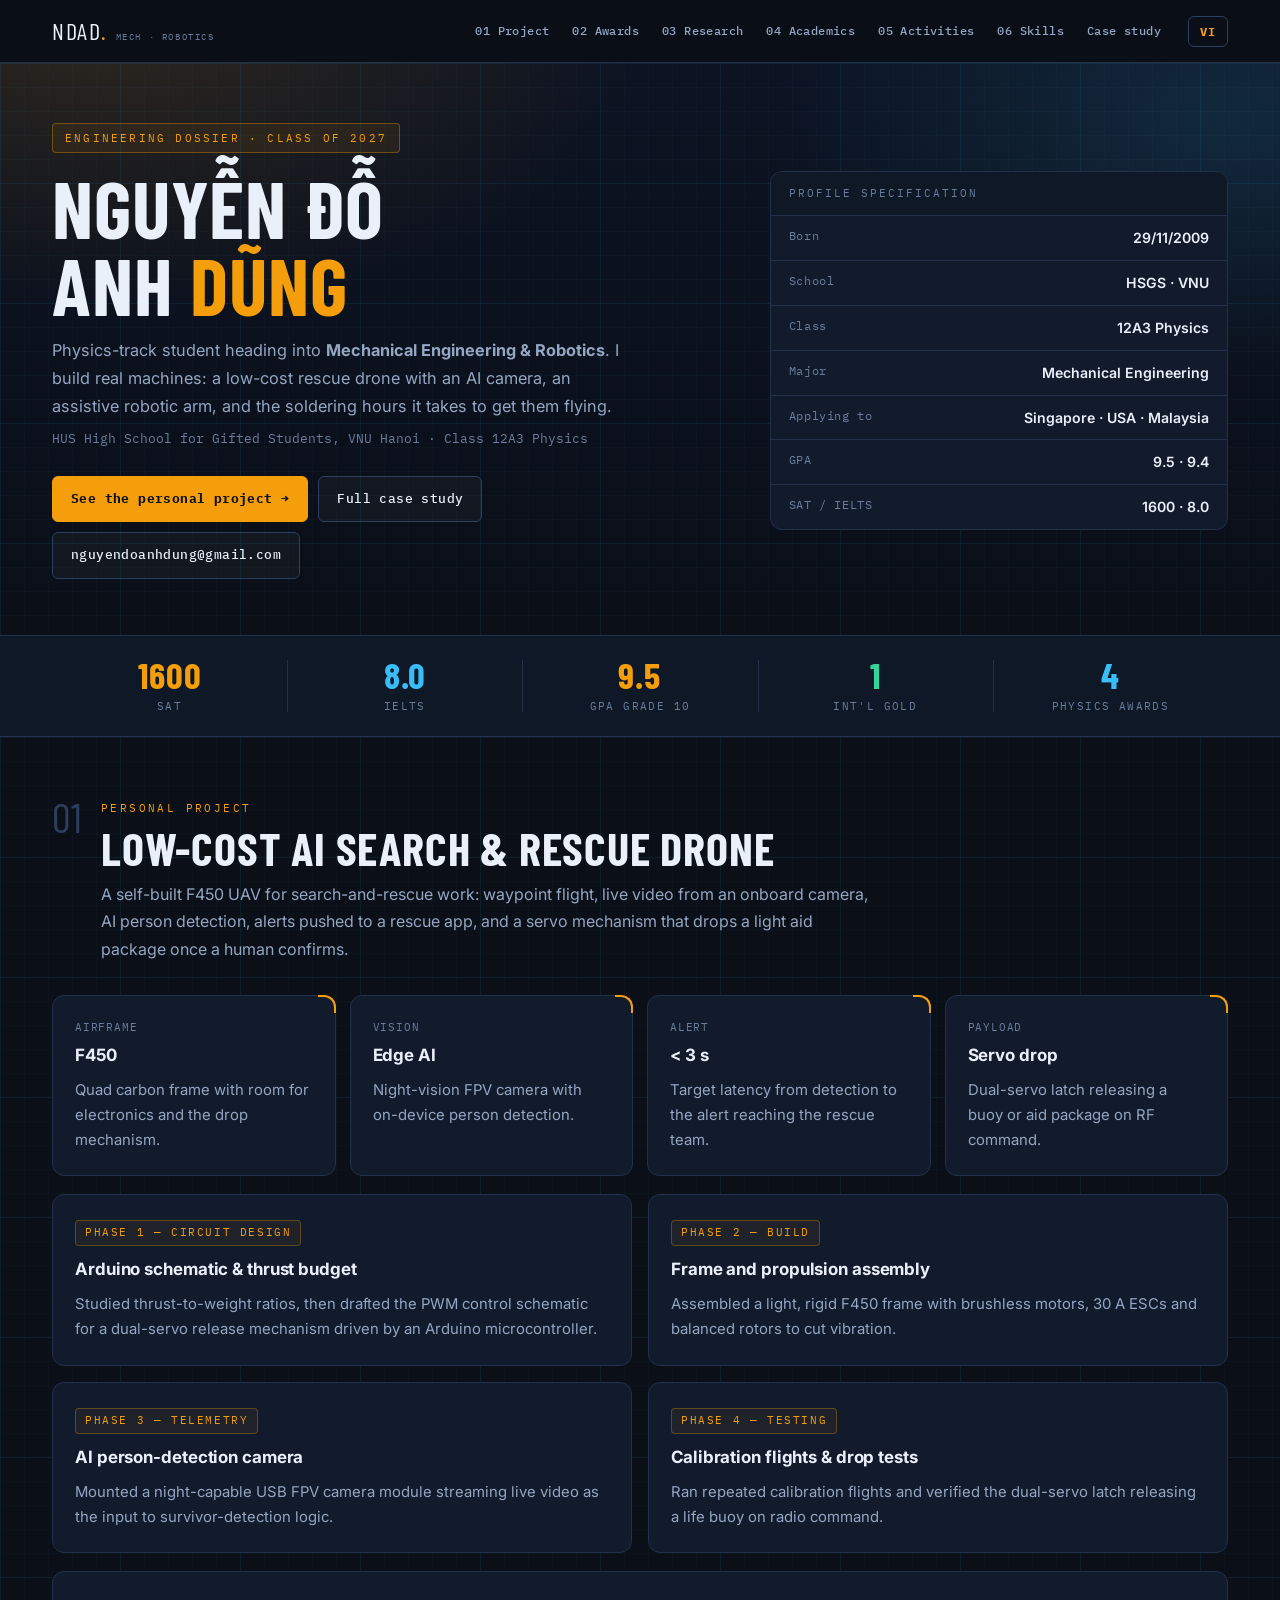
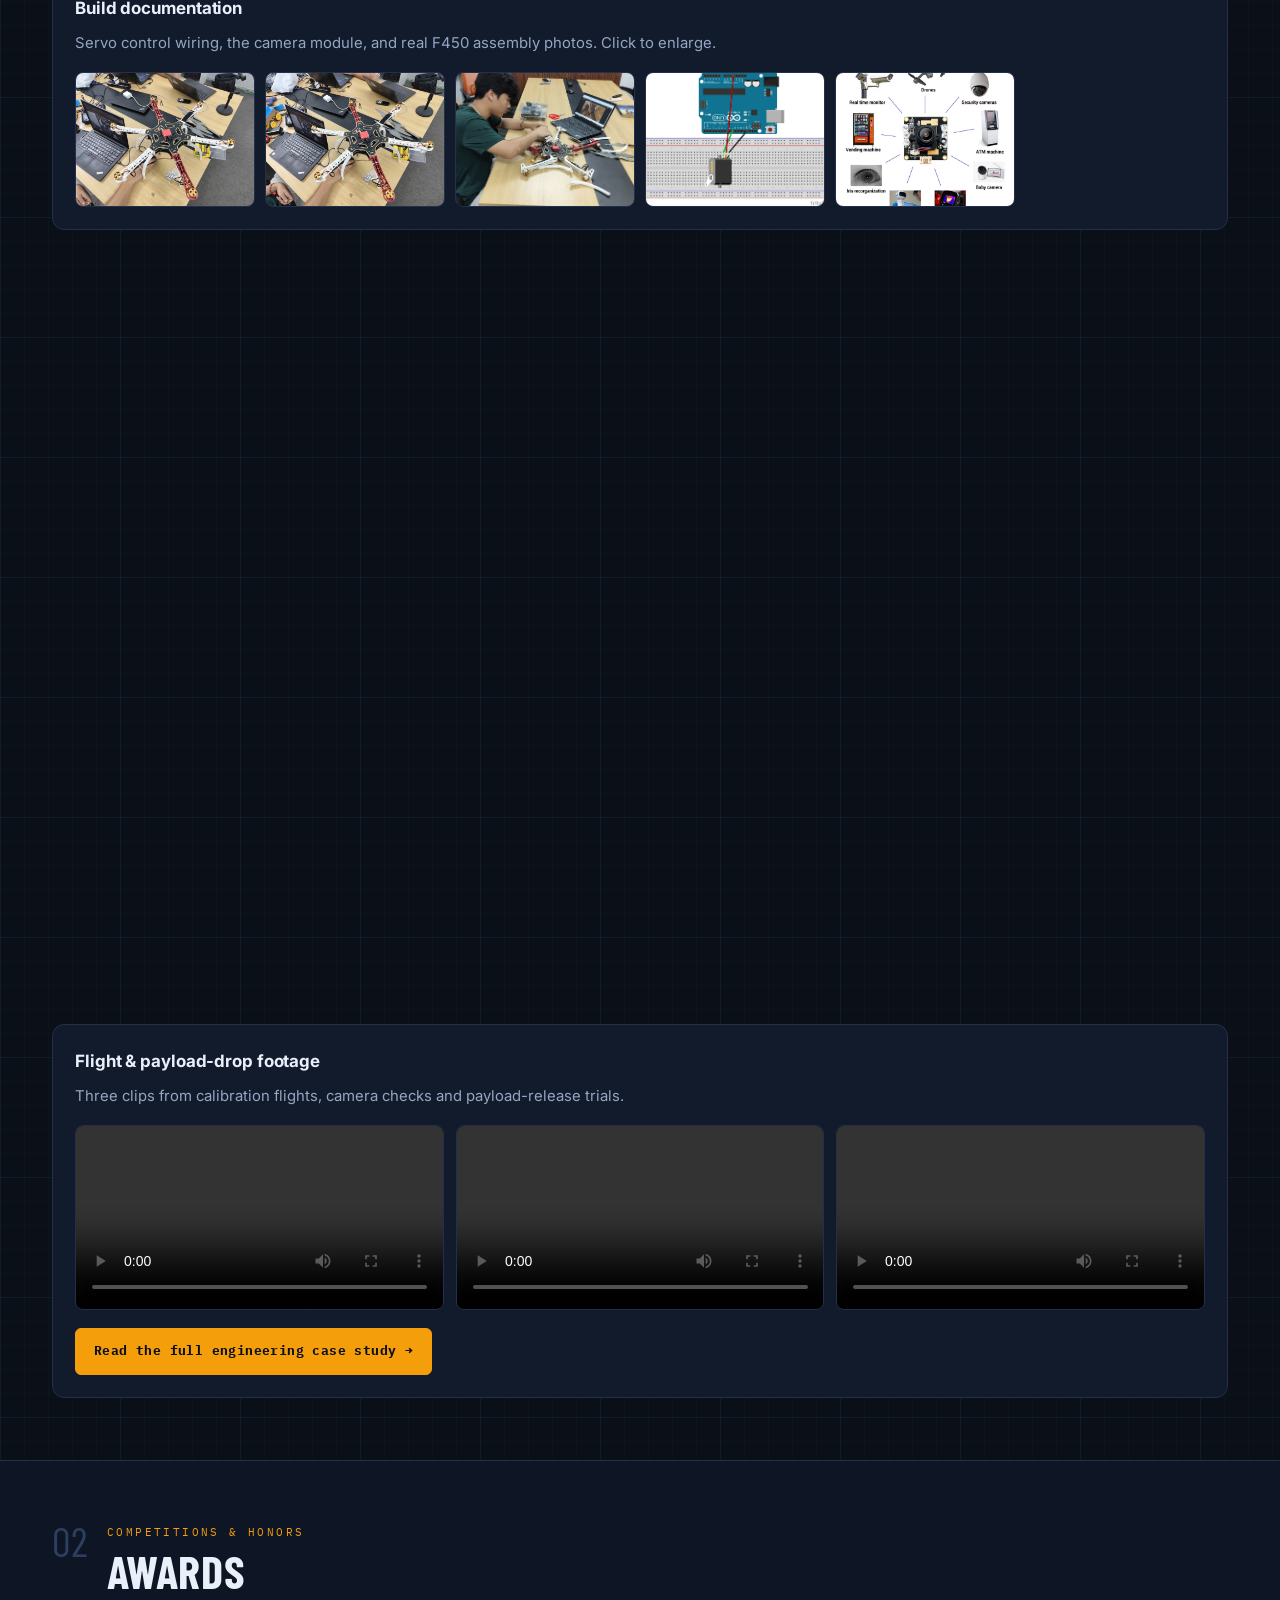
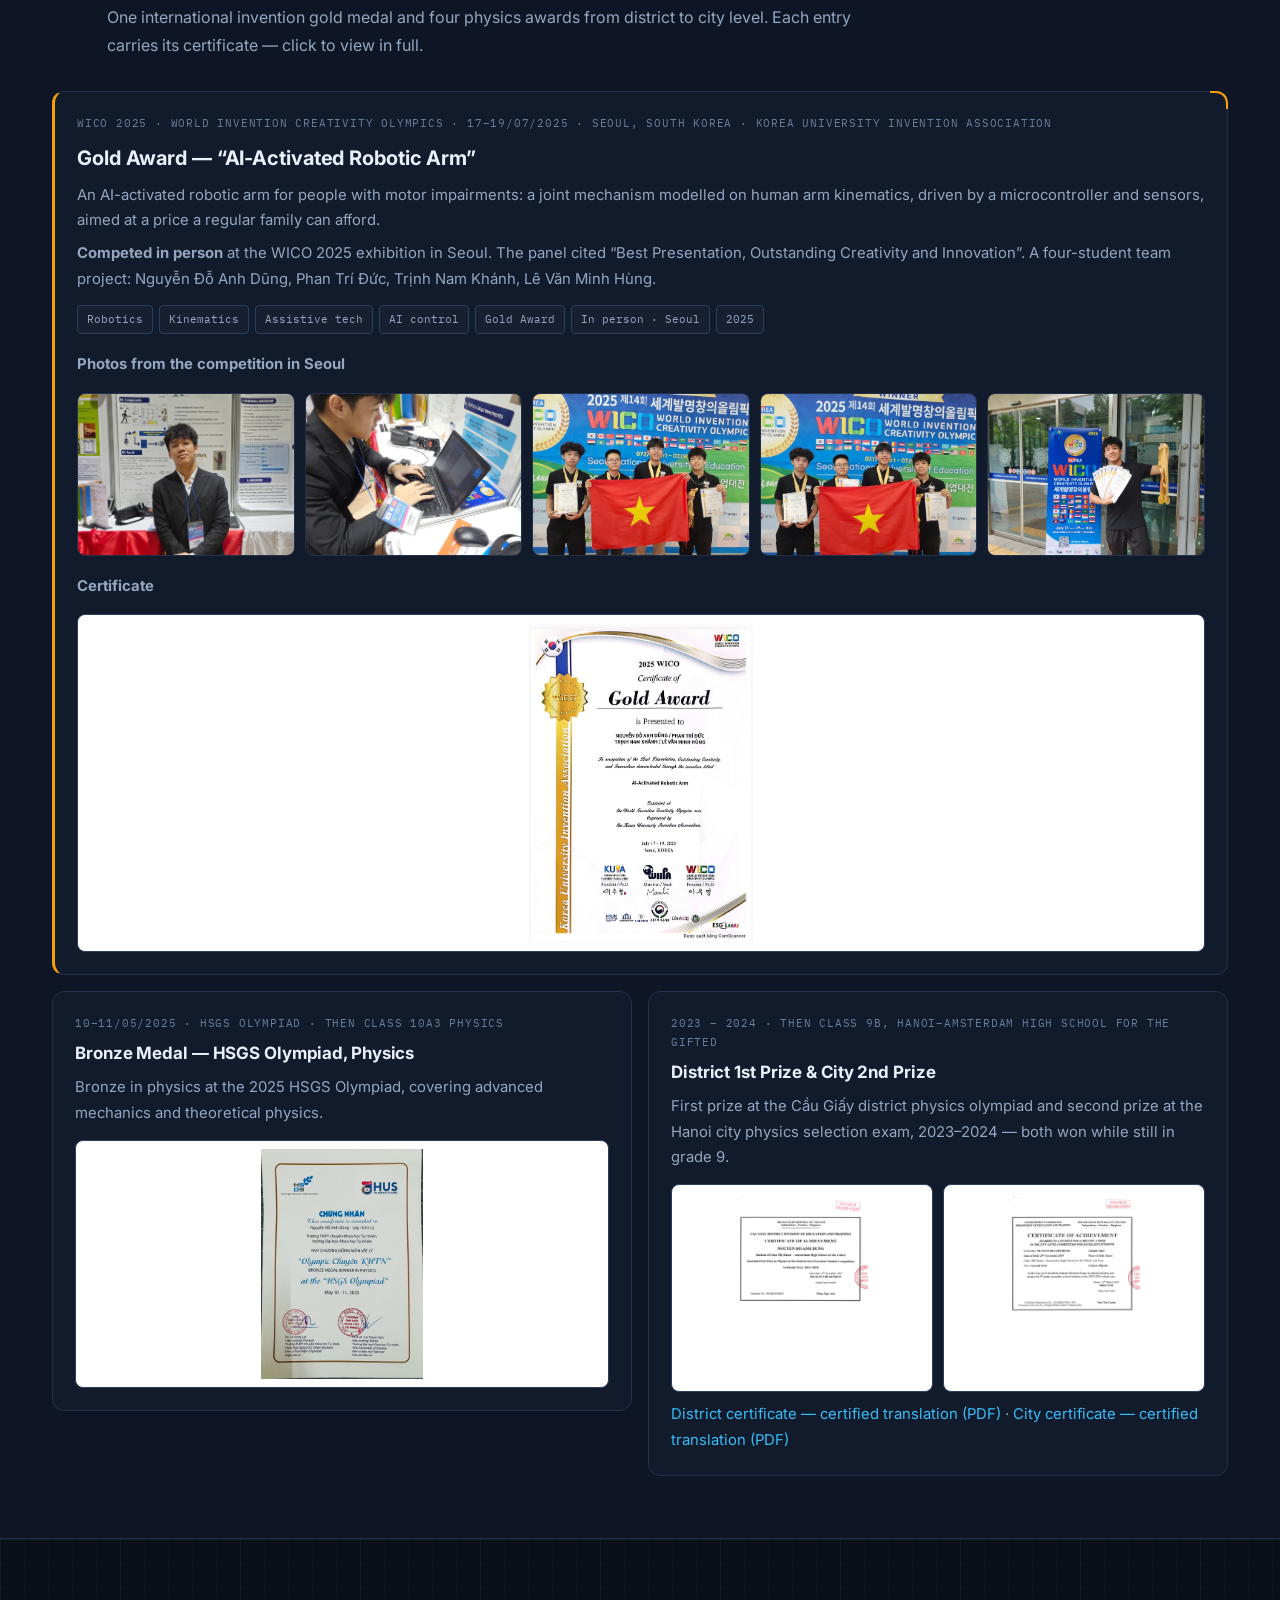
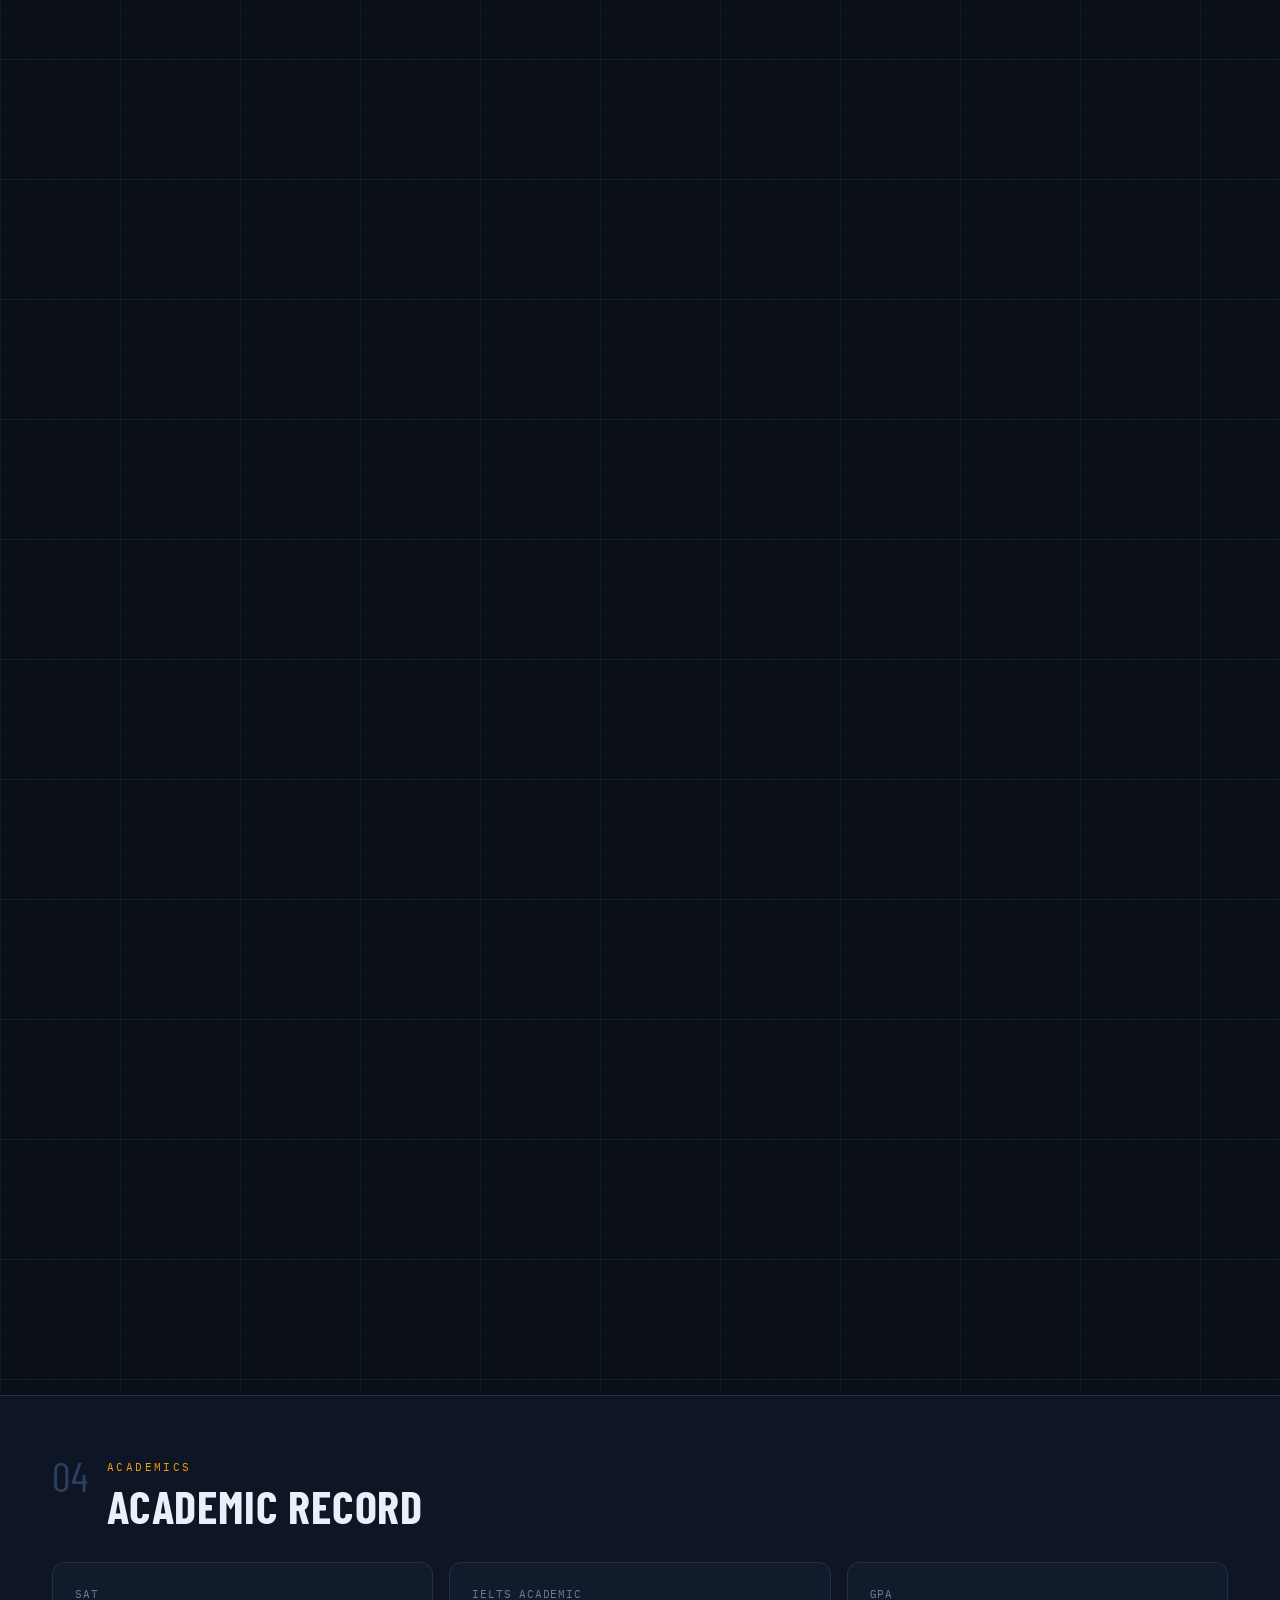
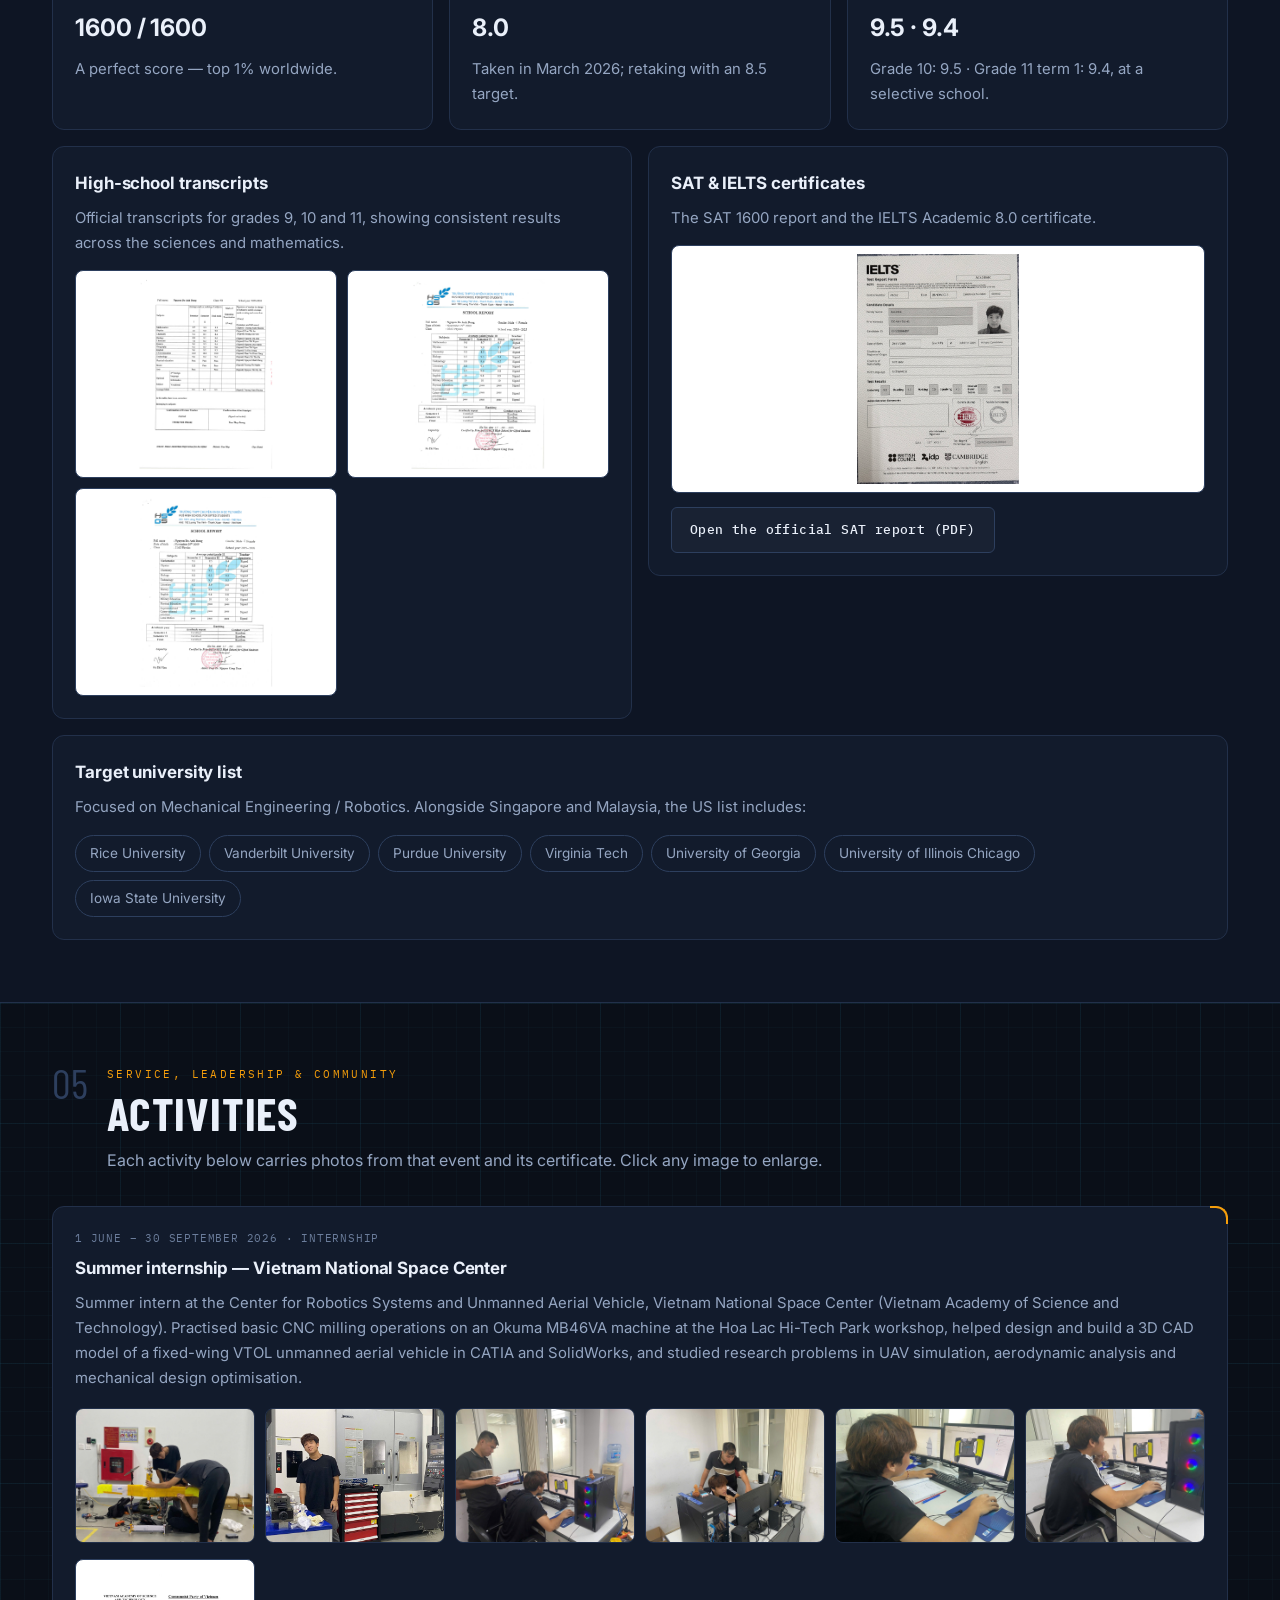
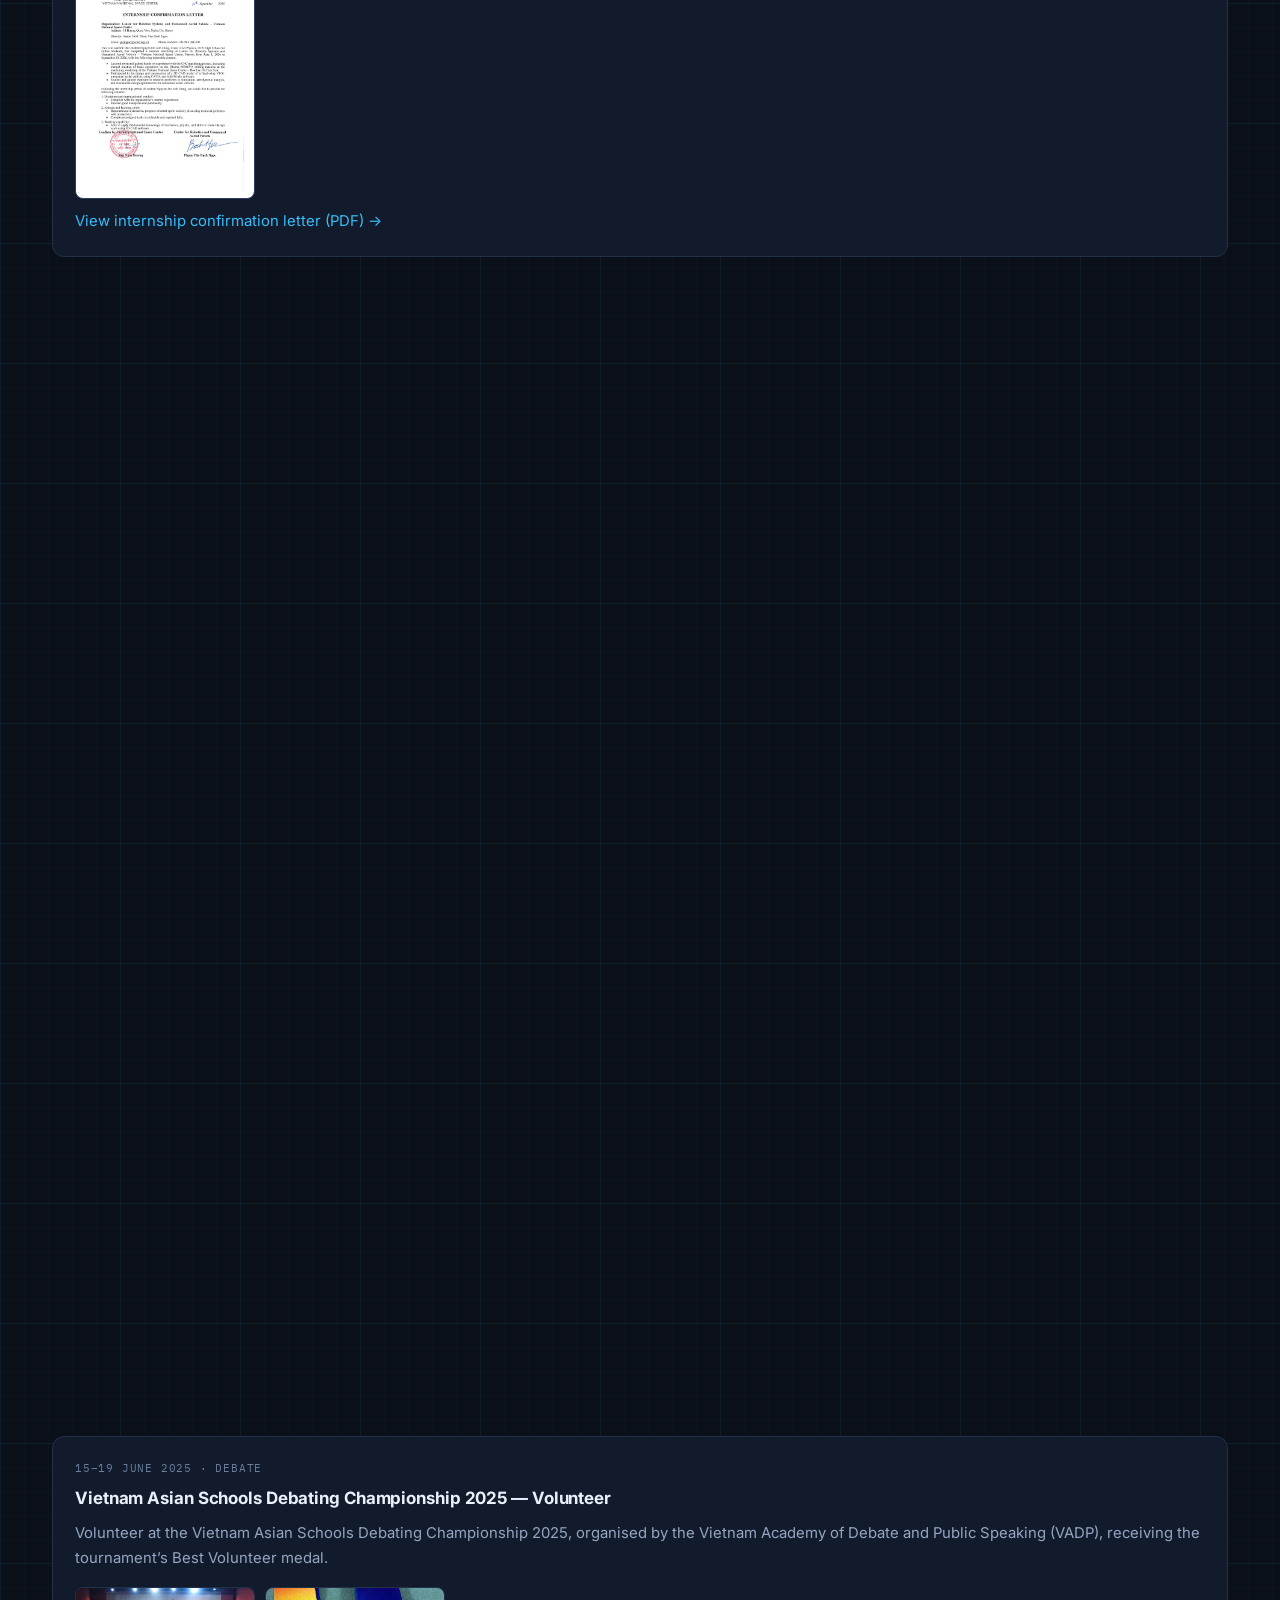
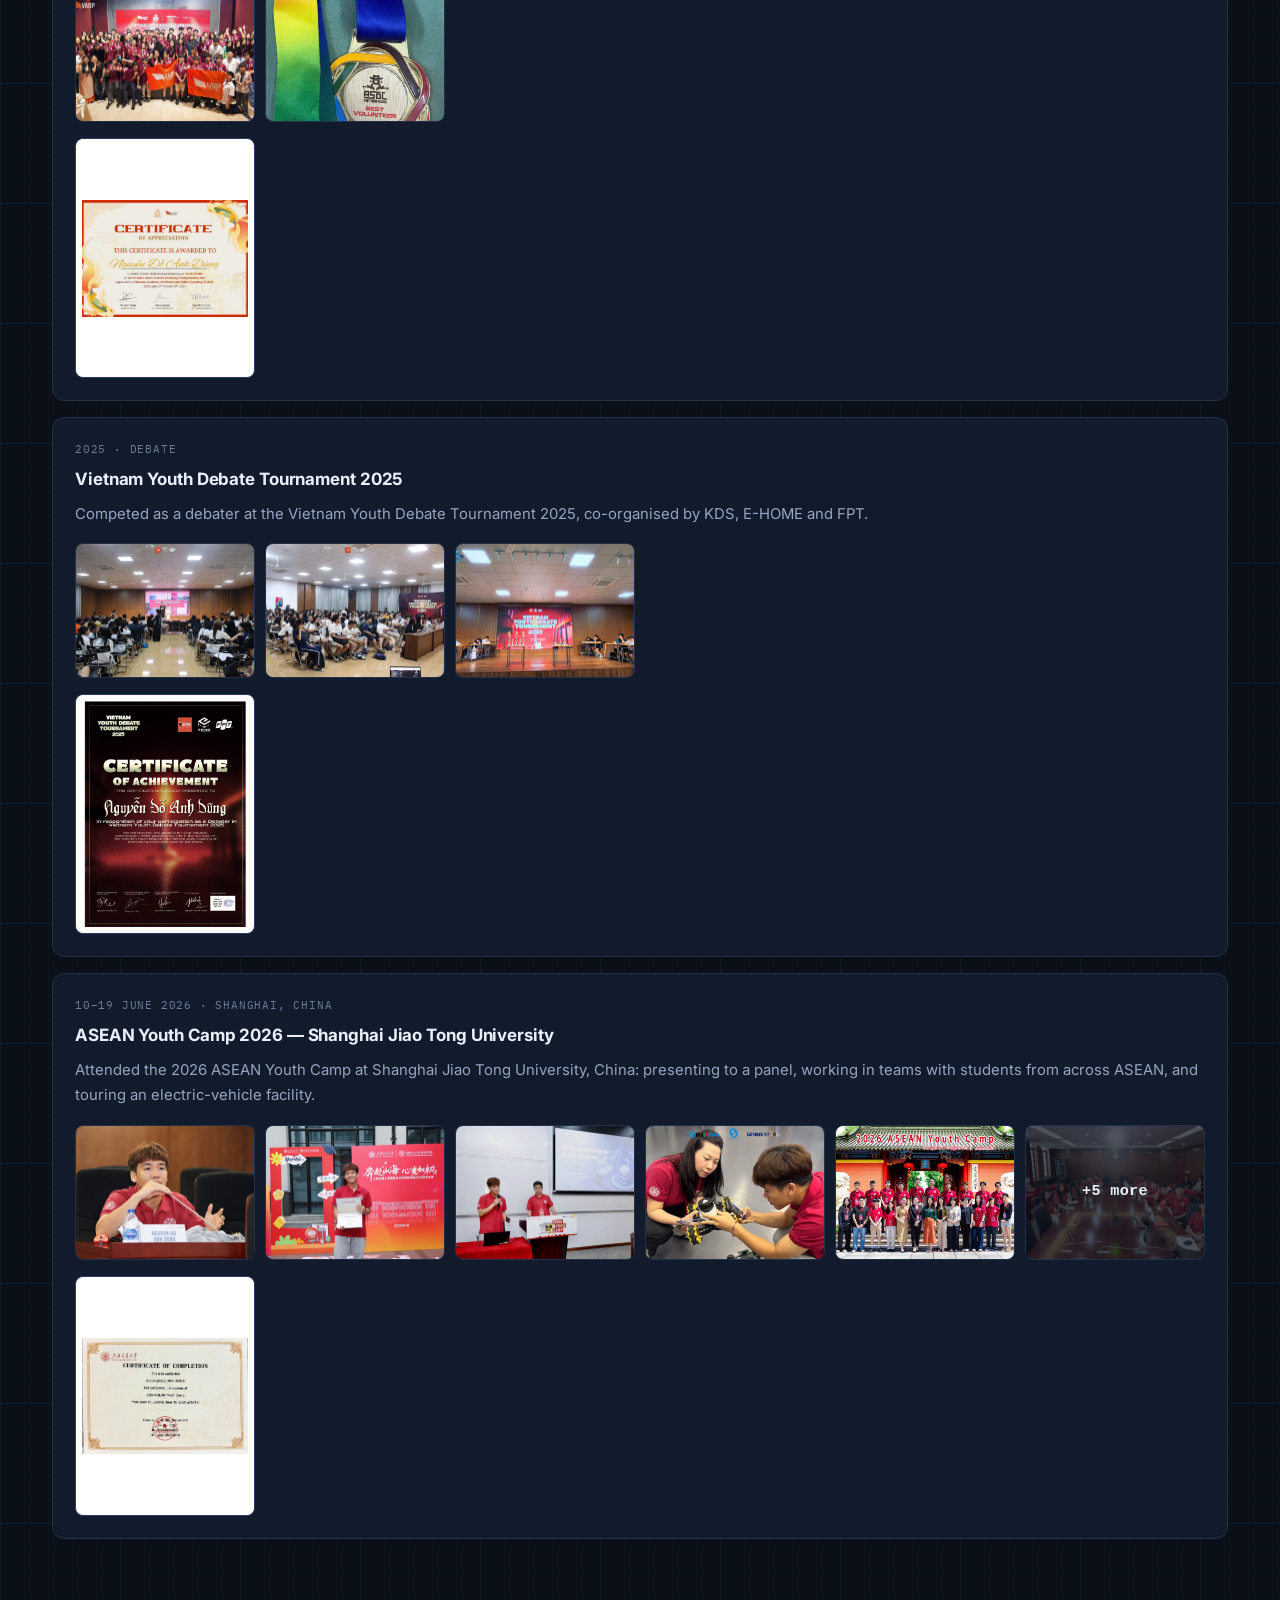
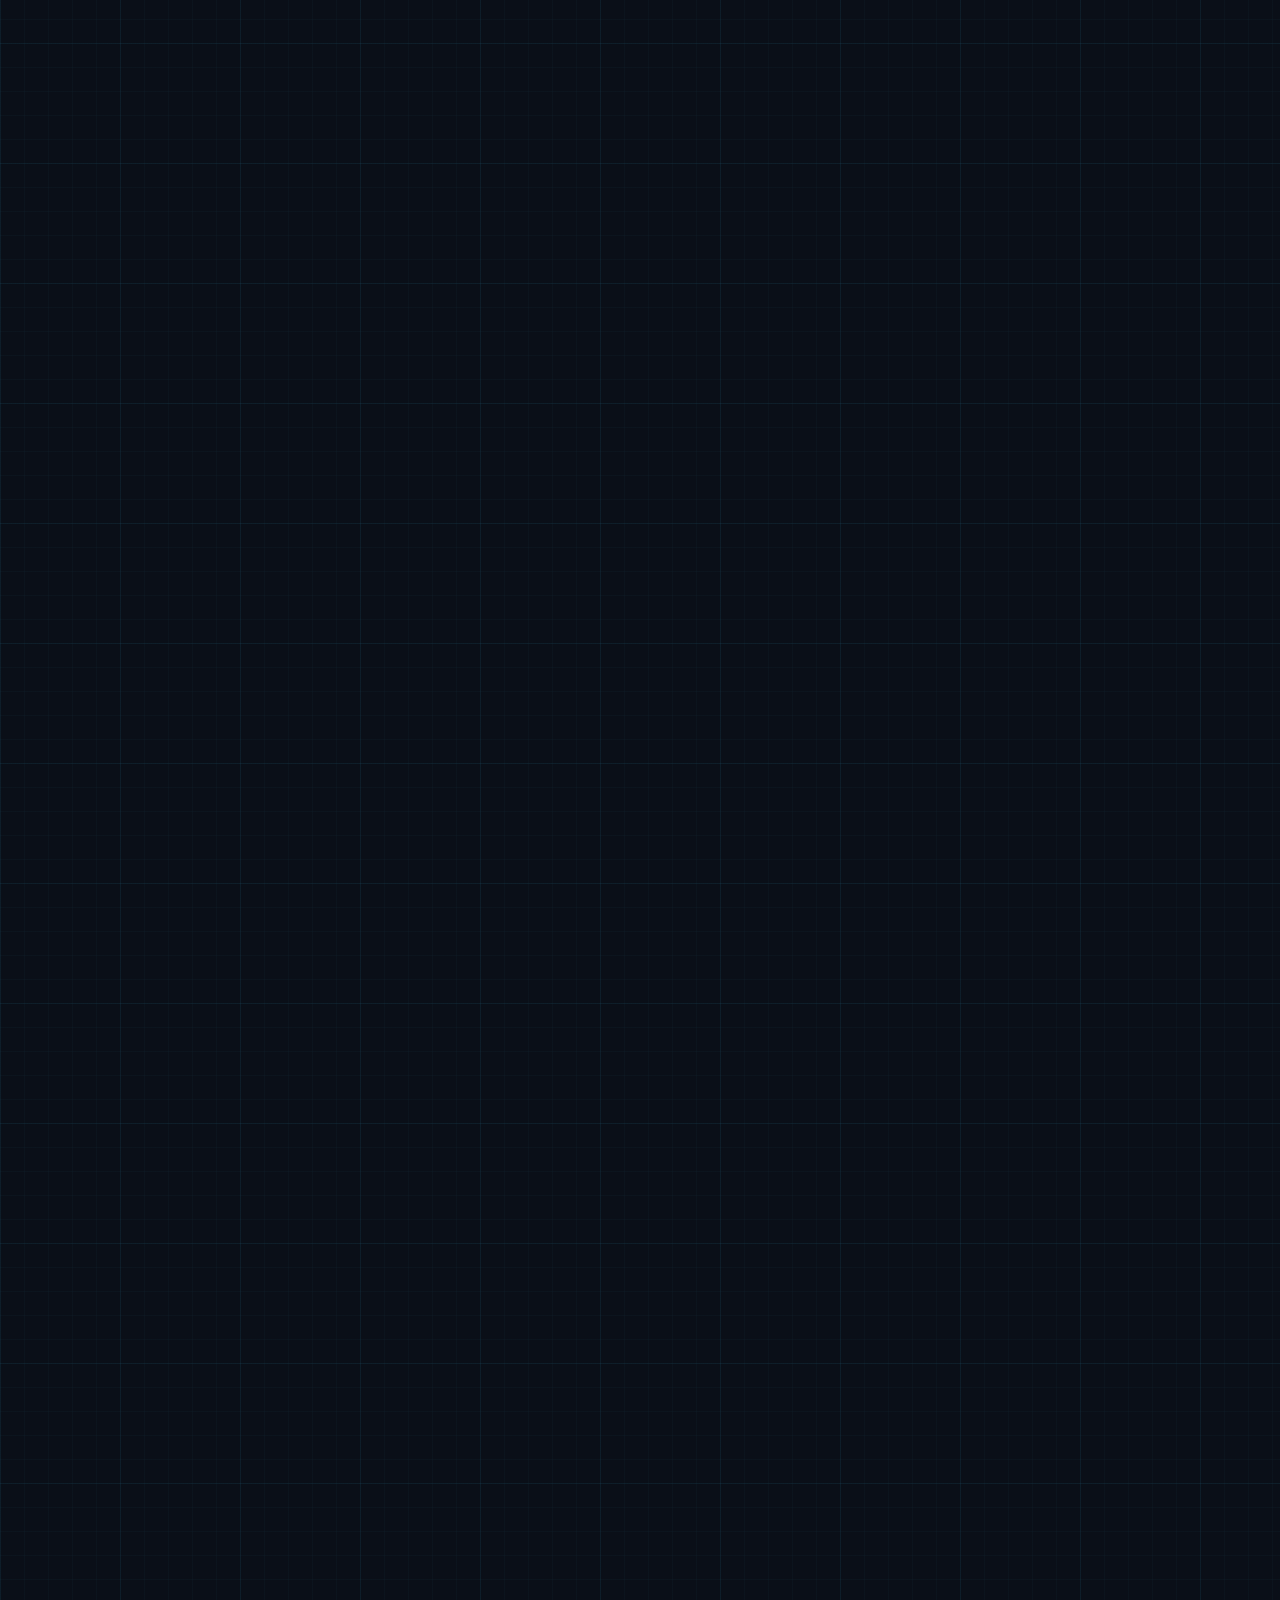
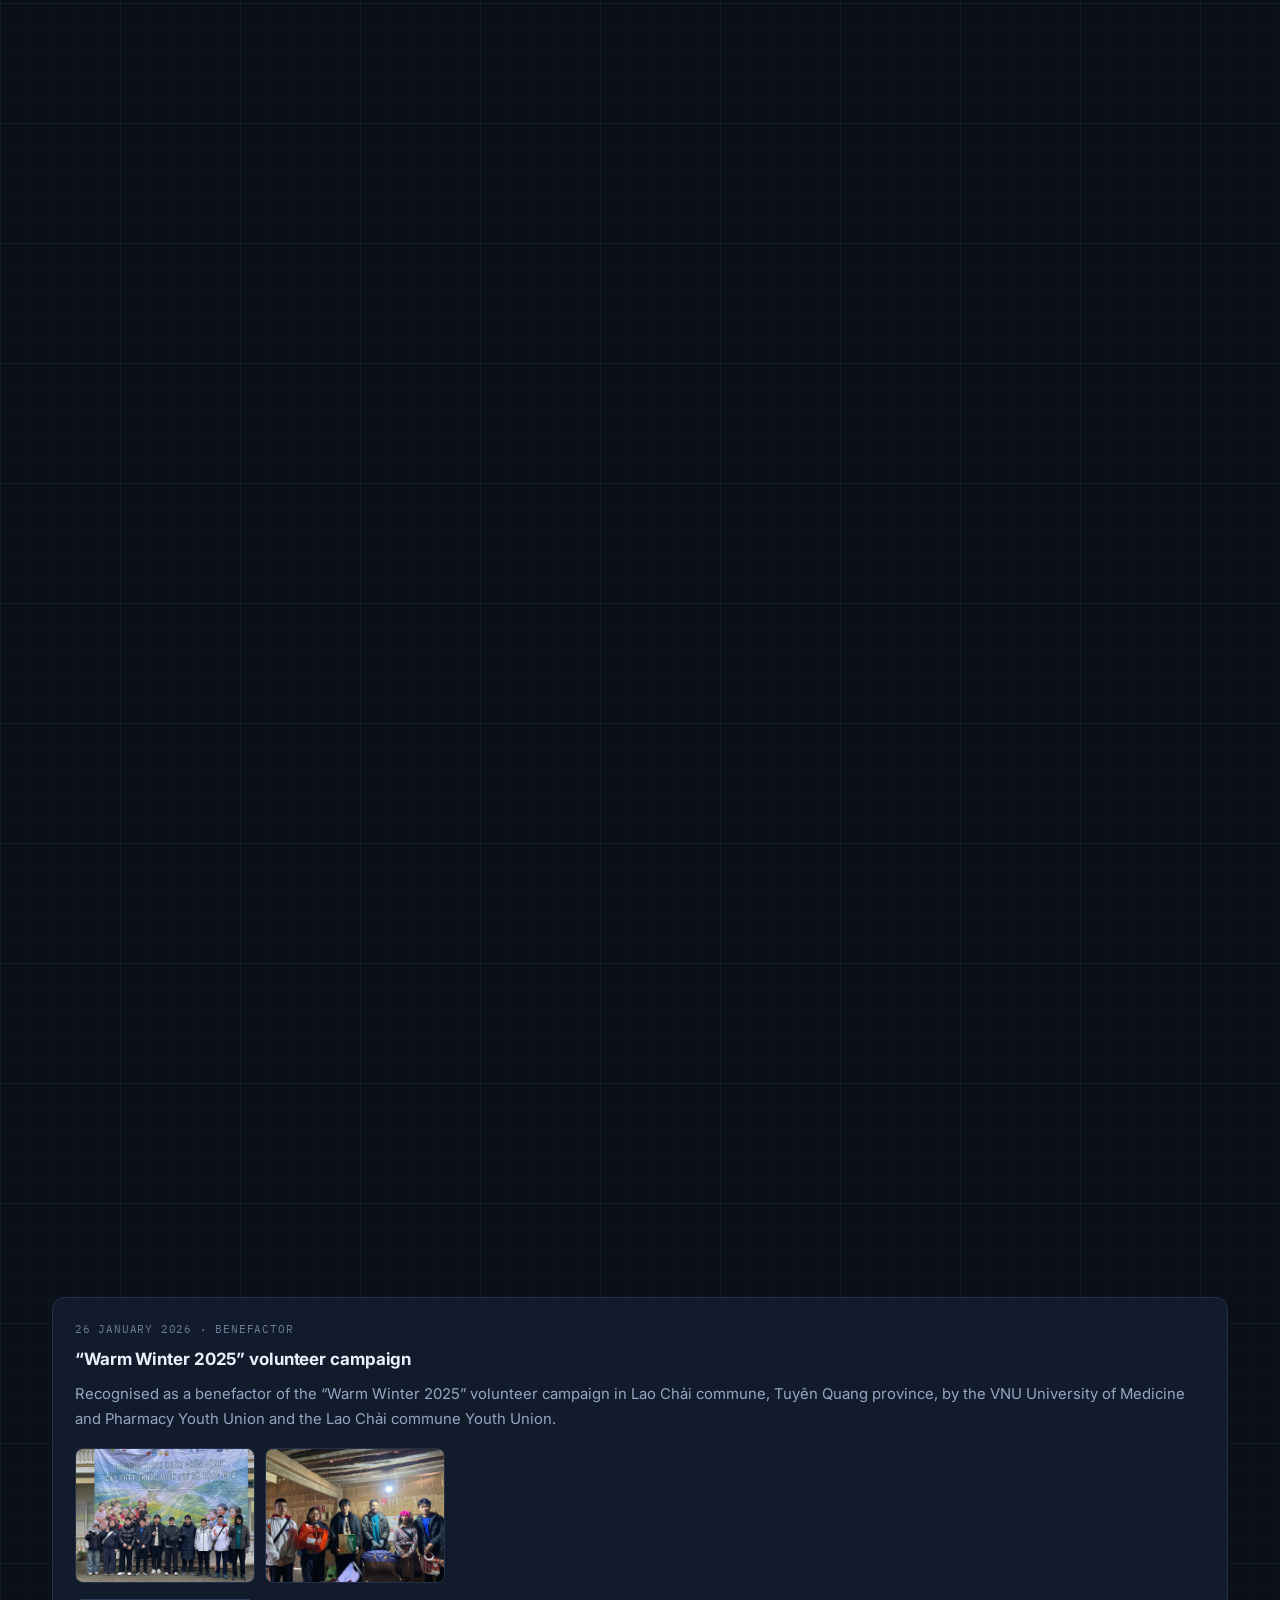
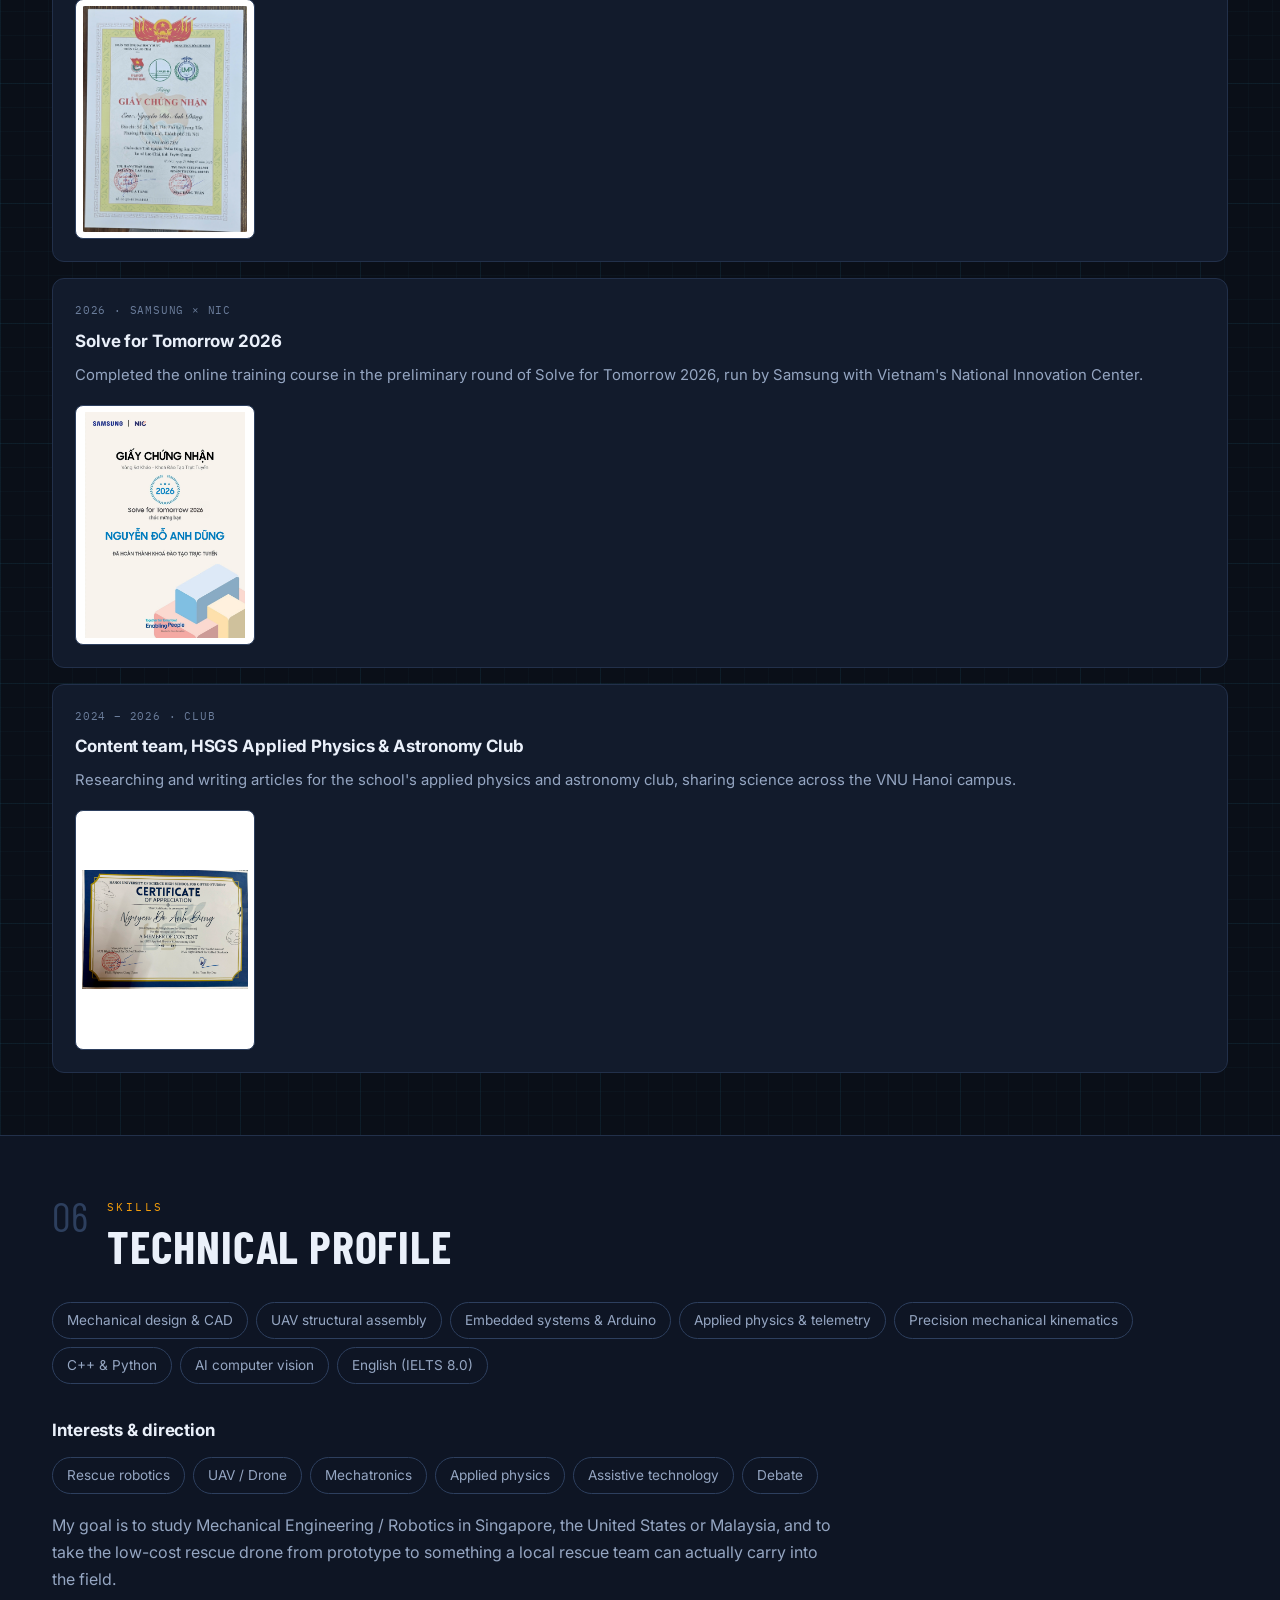
==== commit 20bc8330: "Add 2 more CARE photos (livelihood support, kit distribution) Rounds out the SURGE project.pptx phot" ====
--- a/index.html
+++ b/index.html
@@ -360,7 +360,7 @@
       <div class="meta"><span data-en>September 2025 &ndash; March 2026 &middot; Volunteer</span><span data-vi>09/2025 &ndash; 03/2026 &middot; Thiện nguyện</span></div>
       <h3 style="margin-top:6px"><span data-en>CARE International in Vietnam &mdash; typhoon response support</span><span data-vi>CARE International tại Việt Nam &mdash; hỗ trợ ứng phó bão</span></h3>
       <p><span data-en>Supported CARE International in Vietnam&rsquo;s humanitarian response for communities affected by Typhoons Matmo and Bualoi in Tuyên Quang province: translating project documents for partners, supporting the distribution of goods and developing humanitarian impact stories. Recognised with a Letter of Appreciation from CARE International in Vietnam, dated 31 March 2026.</span><span data-vi>Hỗ trợ chương trình ứng phó nhân đạo của CARE International tại Việt Nam cho các cộng đồng bị ảnh hưởng bởi bão Matmo và Bualoi tại tỉnh Tuyên Quang: dịch tài liệu dự án cho đối tác, hỗ trợ phân phát hàng cứu trợ và xây dựng các câu chuyện tác động nhân đạo. Được CARE International tại Việt Nam gửi thư cảm ơn ngày 31/03/2026.</span></p>
-<div class='gal'><a href='assets/events/care/care-01.jpg' data-lb><img src='assets/events/care/care-01.jpg' alt='CARE x First Care school-kit distribution, Tuyen Quang' loading='lazy'></a><a href='assets/events/care/care-02.jpg' data-lb><img src='assets/events/care/care-02.jpg' alt='CARE x First Care school-kit distribution, Tuyen Quang 2' loading='lazy'></a><a href='assets/events/care/care-03.jpg' data-lb><img src='assets/events/care/care-03.jpg' alt='Handing a First Care school kit to a student' loading='lazy'></a><a href='assets/events/care/care-04.jpg' data-lb><img src='assets/events/care/care-04.jpg' alt='Flood-damaged classroom after Typhoons Matmo and Bualoi' loading='lazy'></a><a href='assets/events/care/care-05.jpg' data-lb><img src='assets/events/care/care-05.jpg' alt='CARE x Coca-Cola cash assistance handover, Ha Giang' loading='lazy'></a><a href='assets/events/care/care-06.jpg' data-lb><img src='assets/events/care/care-06.jpg' alt='Clean-water hygiene campaign after the floods, Tuyen Quang' loading='lazy'></a></div>
+<div class='gal'><a href='assets/events/care/care-01.jpg' data-lb><img src='assets/events/care/care-01.jpg' alt='CARE x First Care school-kit distribution, Tuyen Quang' loading='lazy'></a><a href='assets/events/care/care-02.jpg' data-lb><img src='assets/events/care/care-02.jpg' alt='CARE x First Care school-kit distribution, Tuyen Quang 2' loading='lazy'></a><a href='assets/events/care/care-03.jpg' data-lb><img src='assets/events/care/care-03.jpg' alt='Handing a First Care school kit to a student' loading='lazy'></a><a href='assets/events/care/care-04.jpg' data-lb><img src='assets/events/care/care-04.jpg' alt='Flood-damaged classroom after Typhoons Matmo and Bualoi' loading='lazy'></a><a href='assets/events/care/care-05.jpg' data-lb><img src='assets/events/care/care-05.jpg' alt='CARE x Coca-Cola cash assistance handover, Ha Giang' loading='lazy'></a><a href='assets/events/care/care-06.jpg' data-lb><img src='assets/events/care/care-06.jpg' alt='Clean-water hygiene campaign after the floods, Tuyen Quang' loading='lazy'></a><a href='assets/events/care/care-07.jpg' data-lb><img src='assets/events/care/care-07.jpg' alt='Livelihood support - poultry farming beneficiary, Tuyen Quang' loading='lazy'></a><a href='assets/events/care/care-08.jpg' data-lb><img src='assets/events/care/care-08.jpg' alt='CARE x First Care school-kit distribution, Tuyen Quang 3' loading='lazy'></a></div>
 <div class='gal docs'><a href='assets/events/certs/cert-care.jpg' data-lb><img src='assets/events/certs/cert-care.jpg' alt='Letter of Appreciation - CARE International in Vietnam 2026' loading='lazy'></a></div>
       <p style="margin-top:10px"><a href="assets/docs/care-letter-of-appreciation-2026.pdf" target="_blank" rel="noopener"><span data-en>View letter of appreciation (PDF) &rarr;</span><span data-vi>Xem thư cảm ơn (PDF) &rarr;</span></a></p>
     </div>
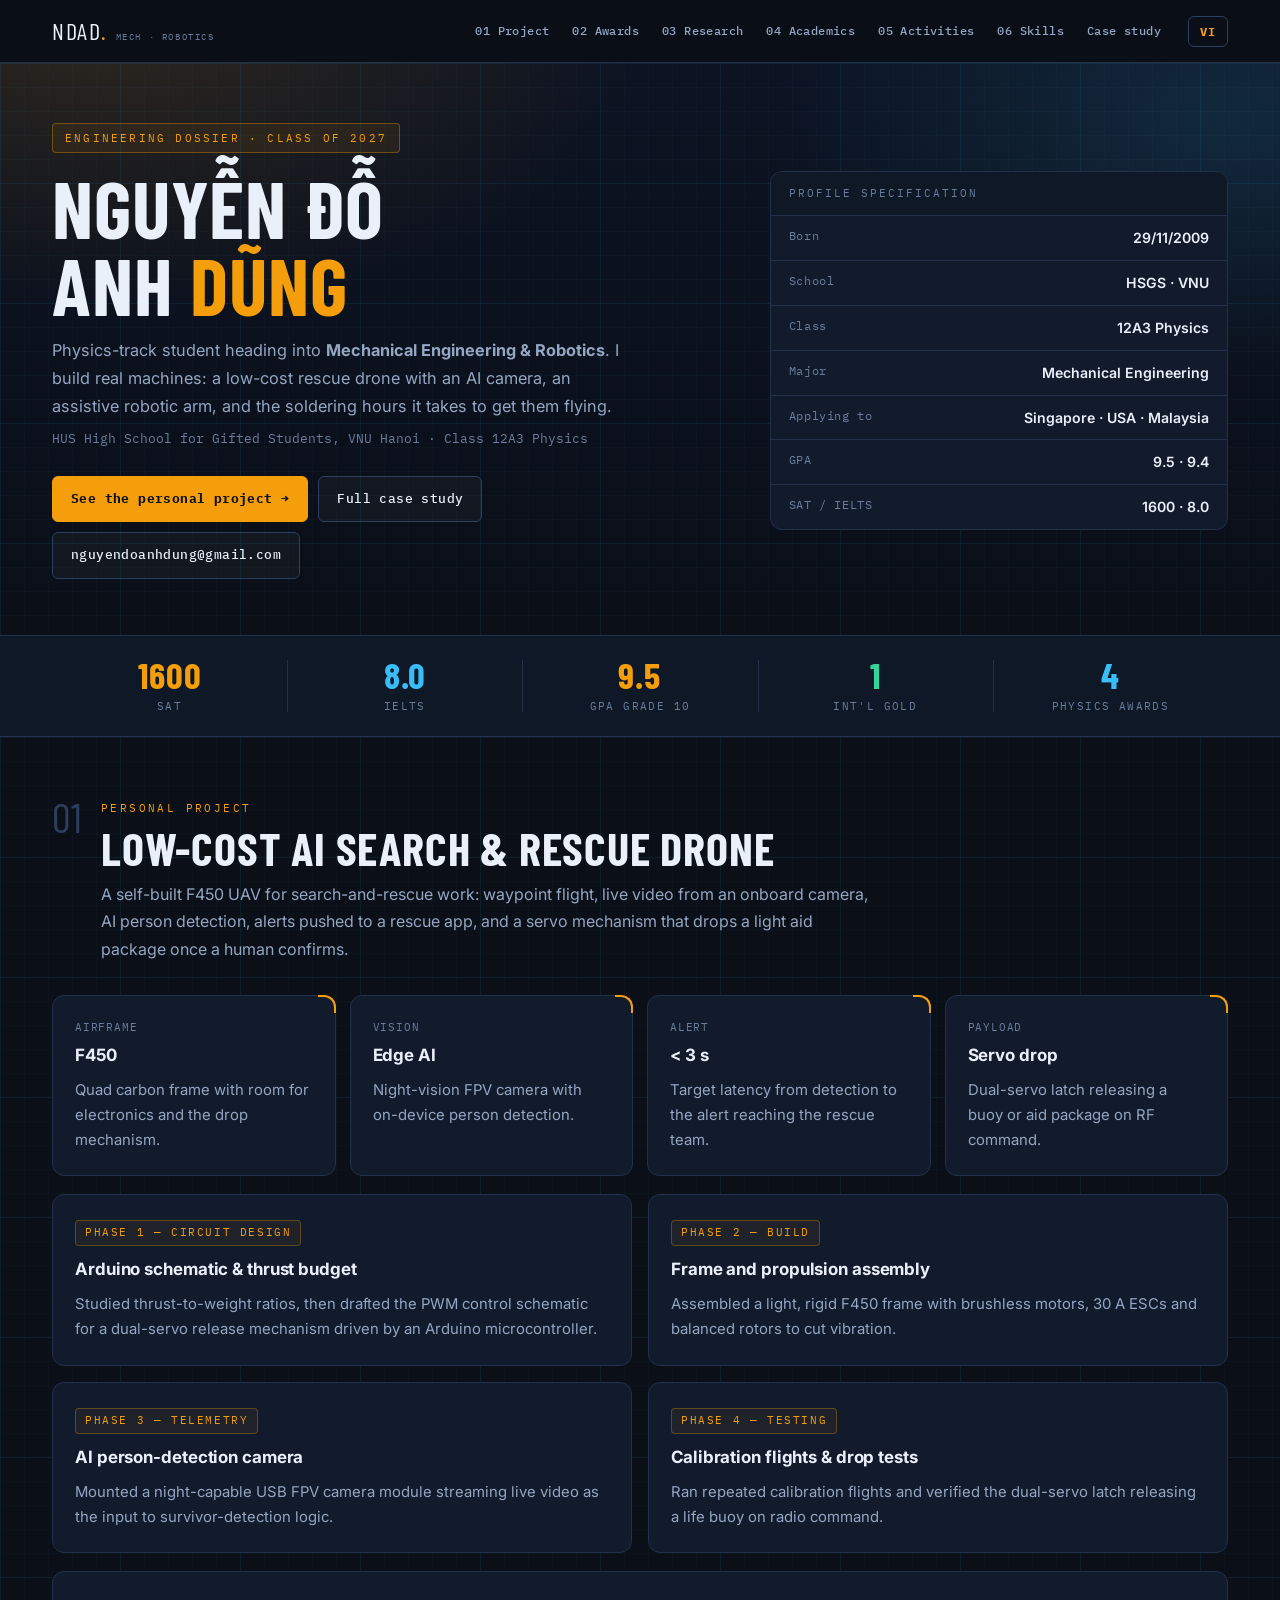
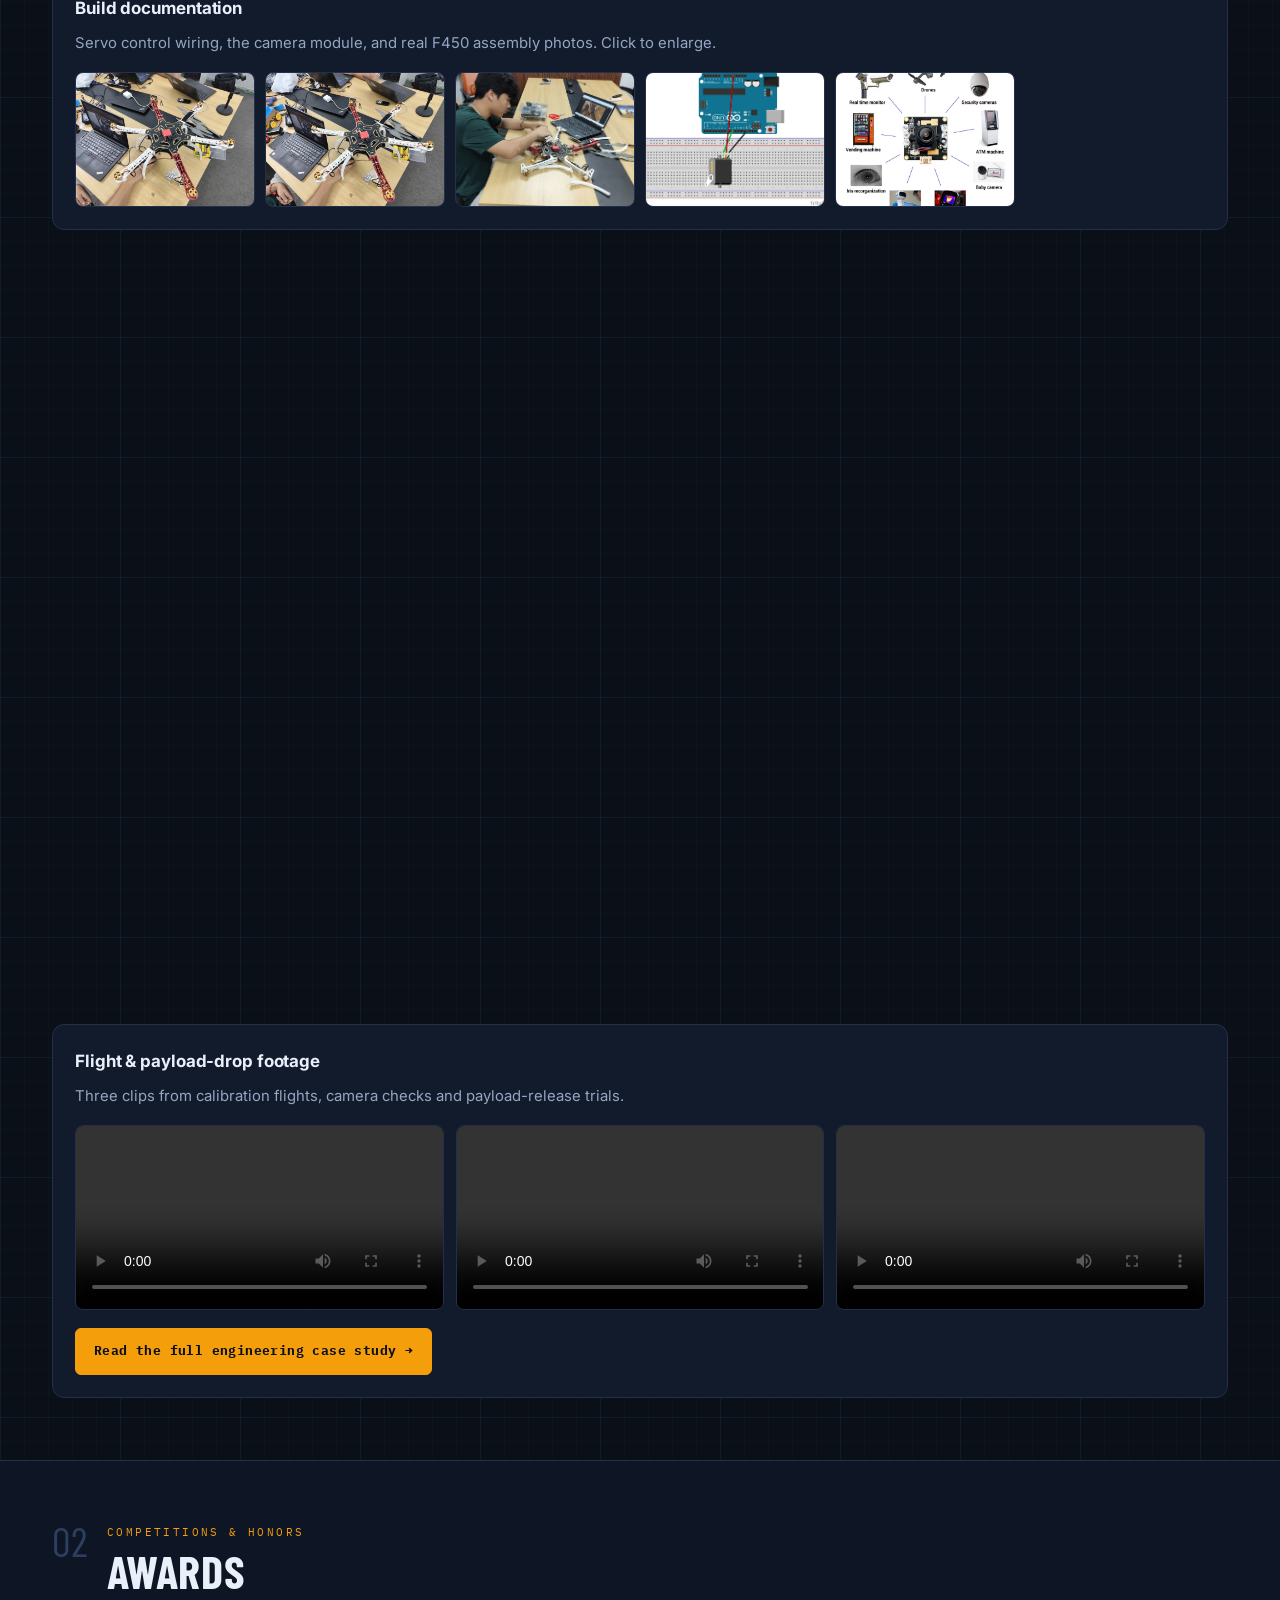
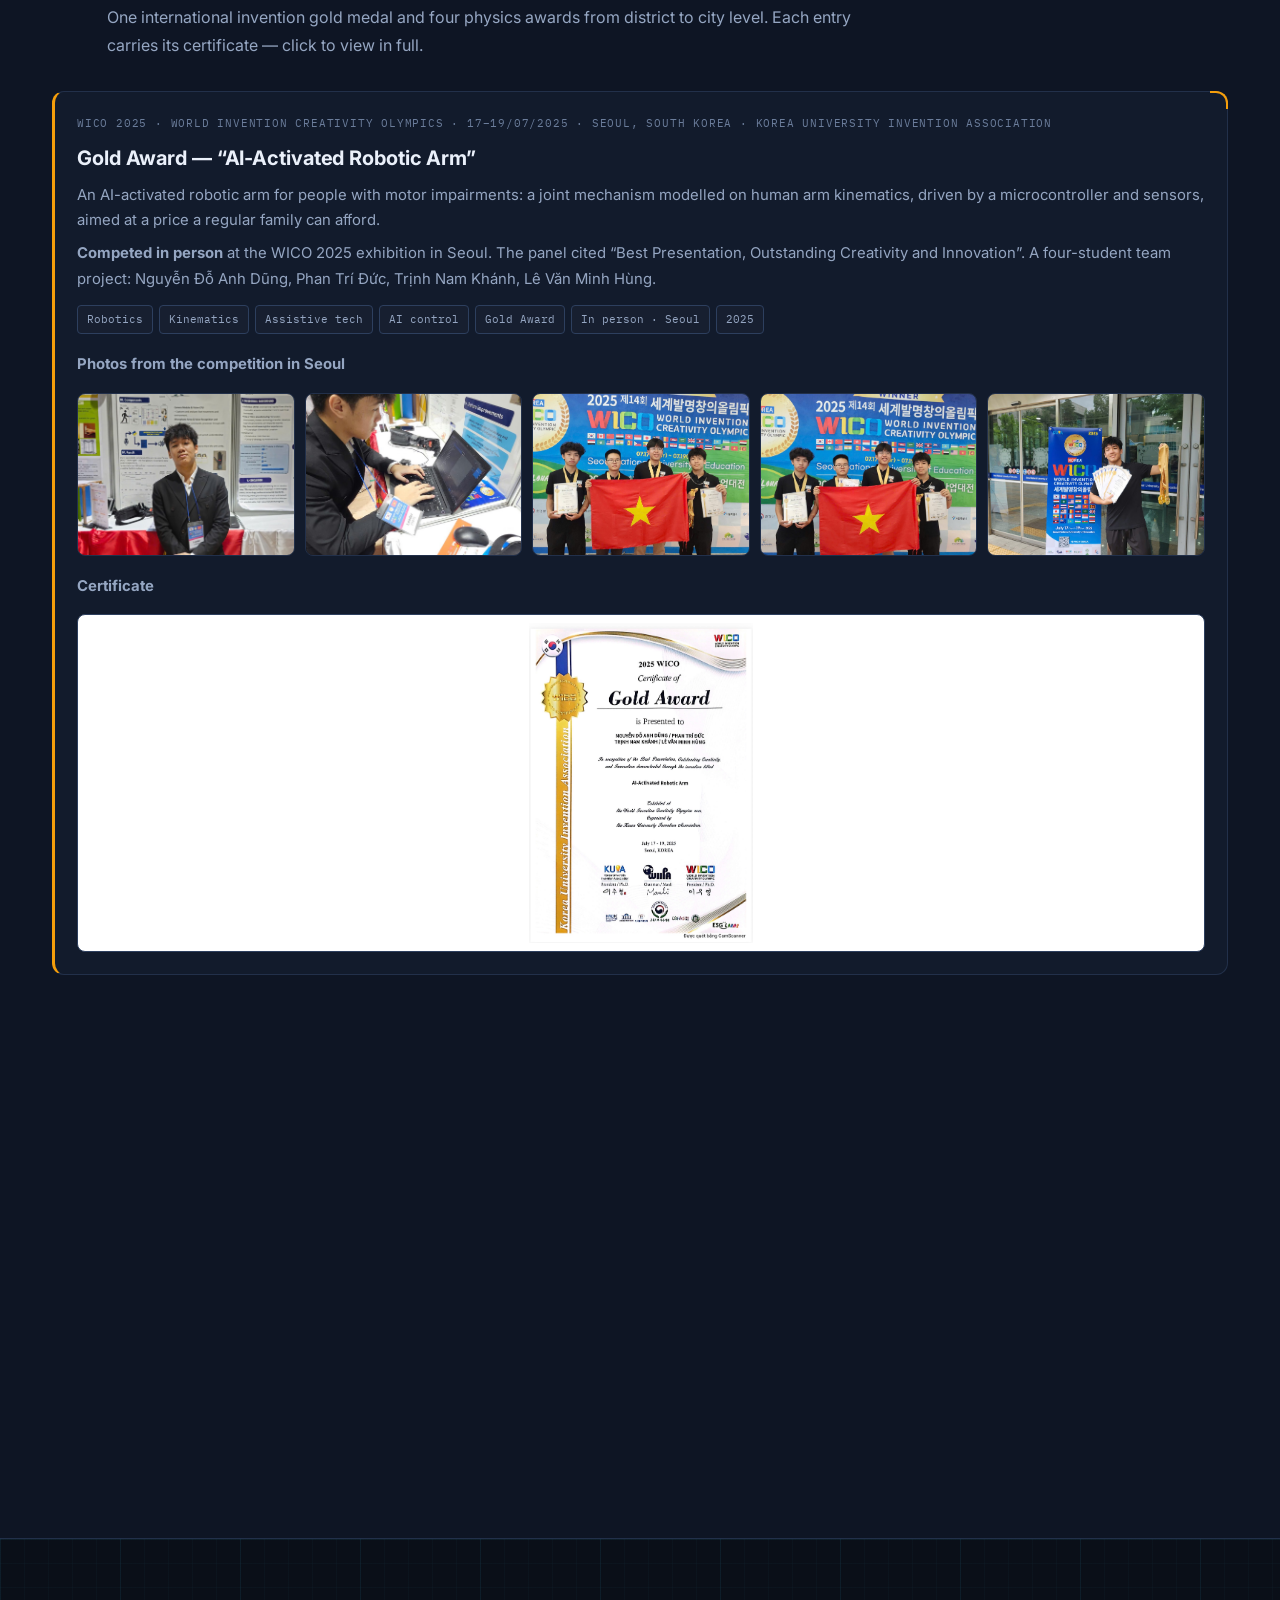
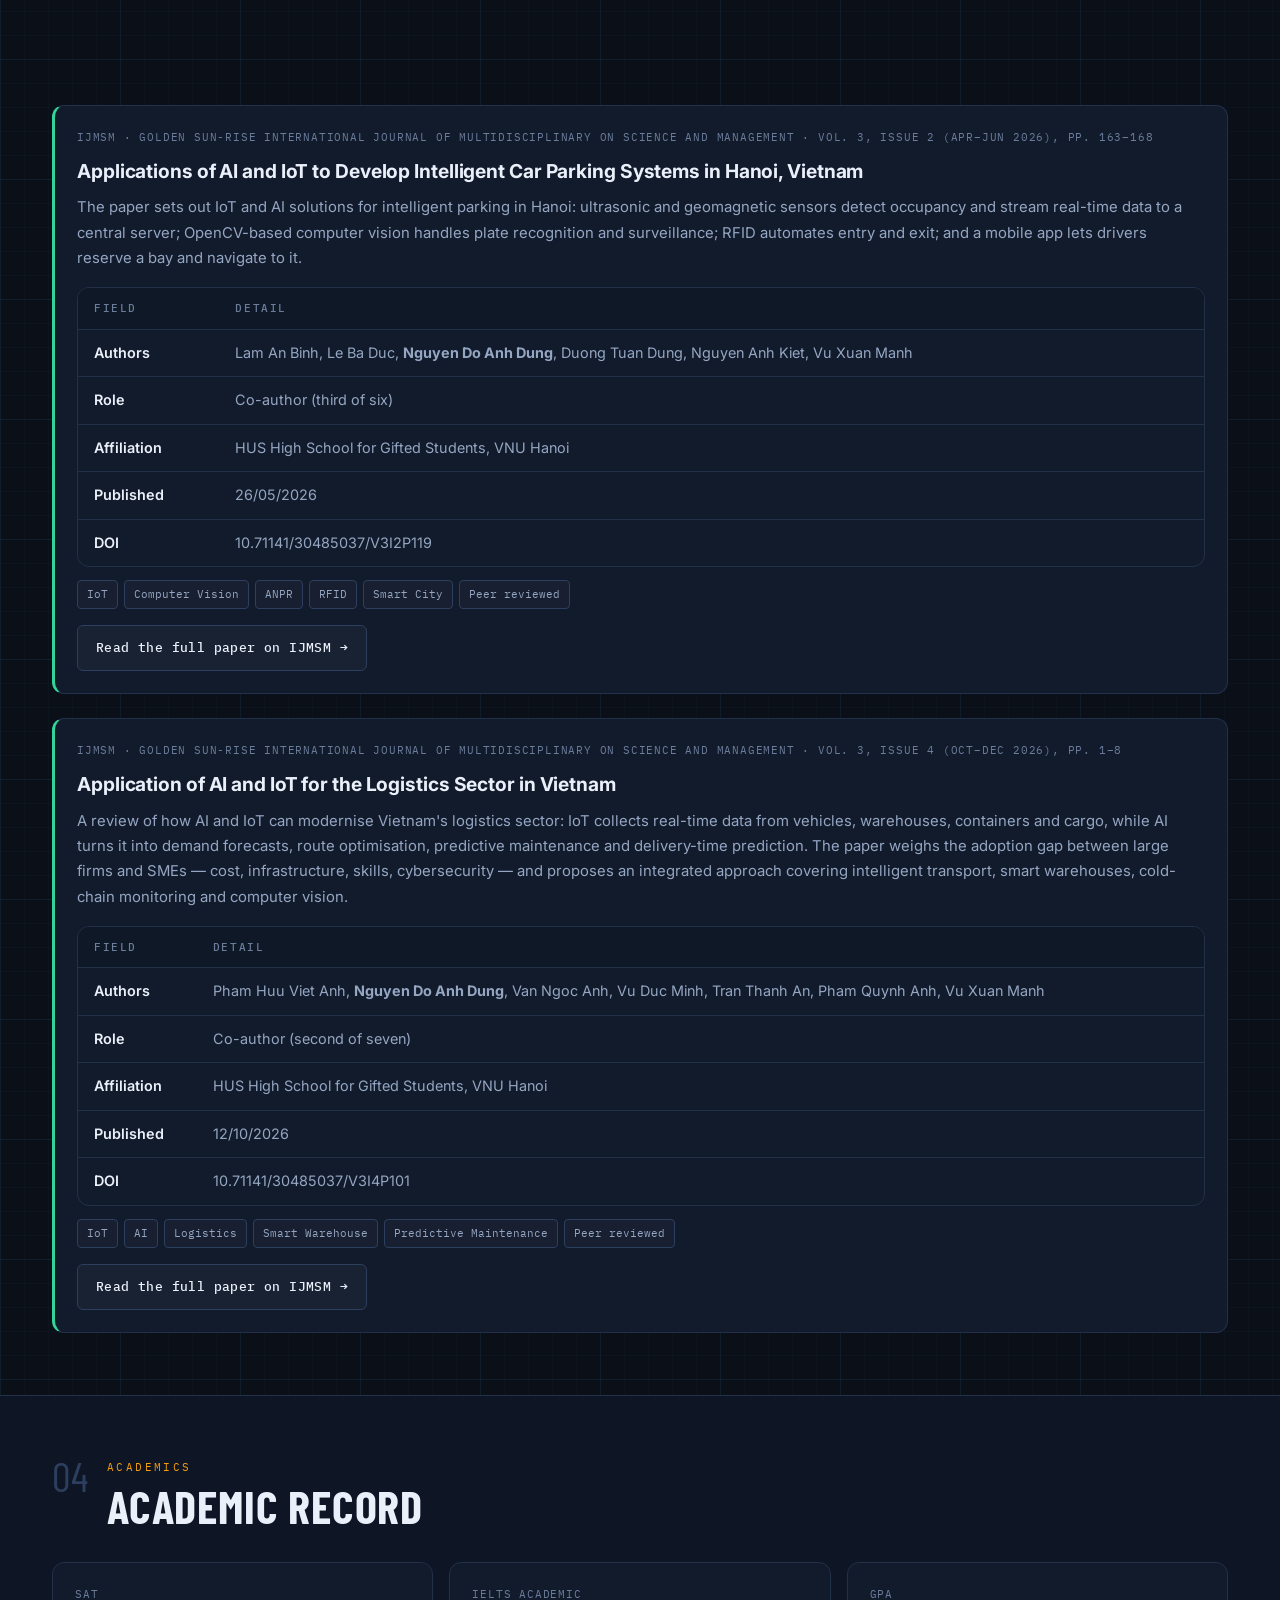
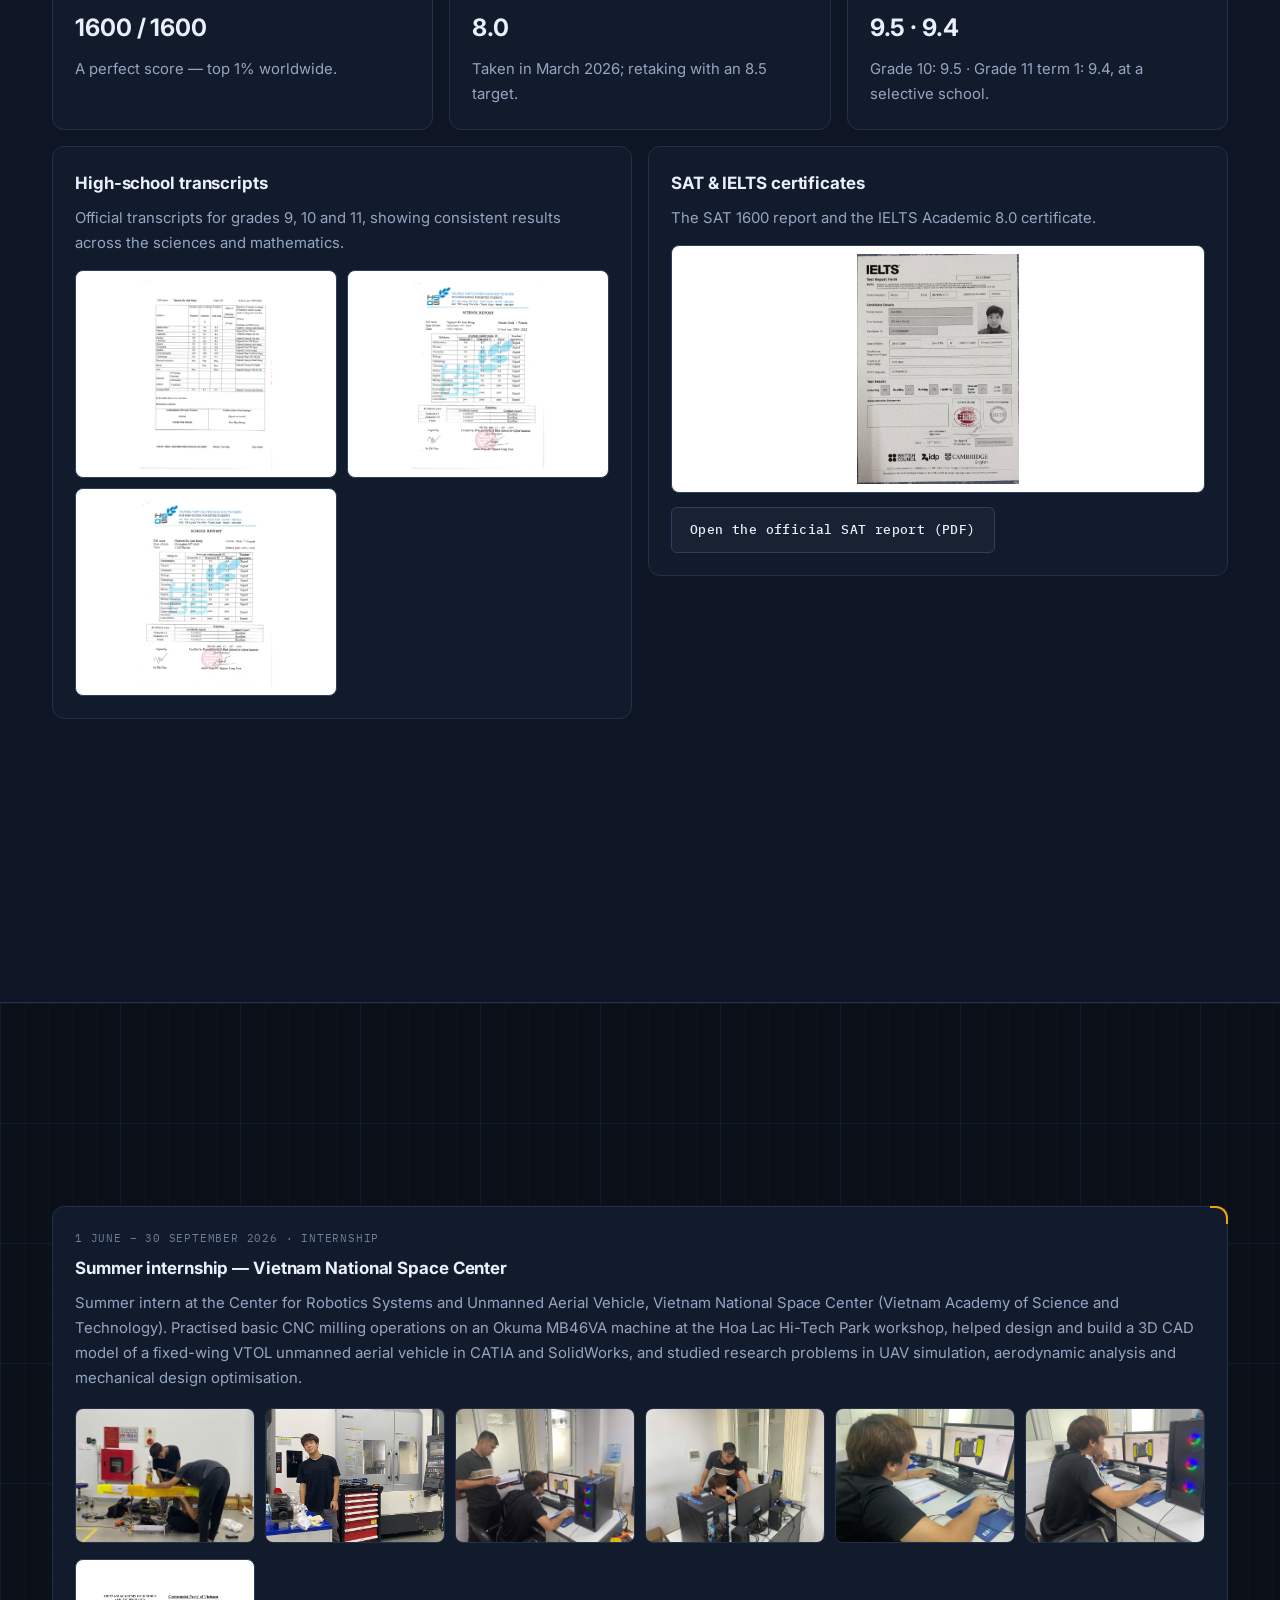
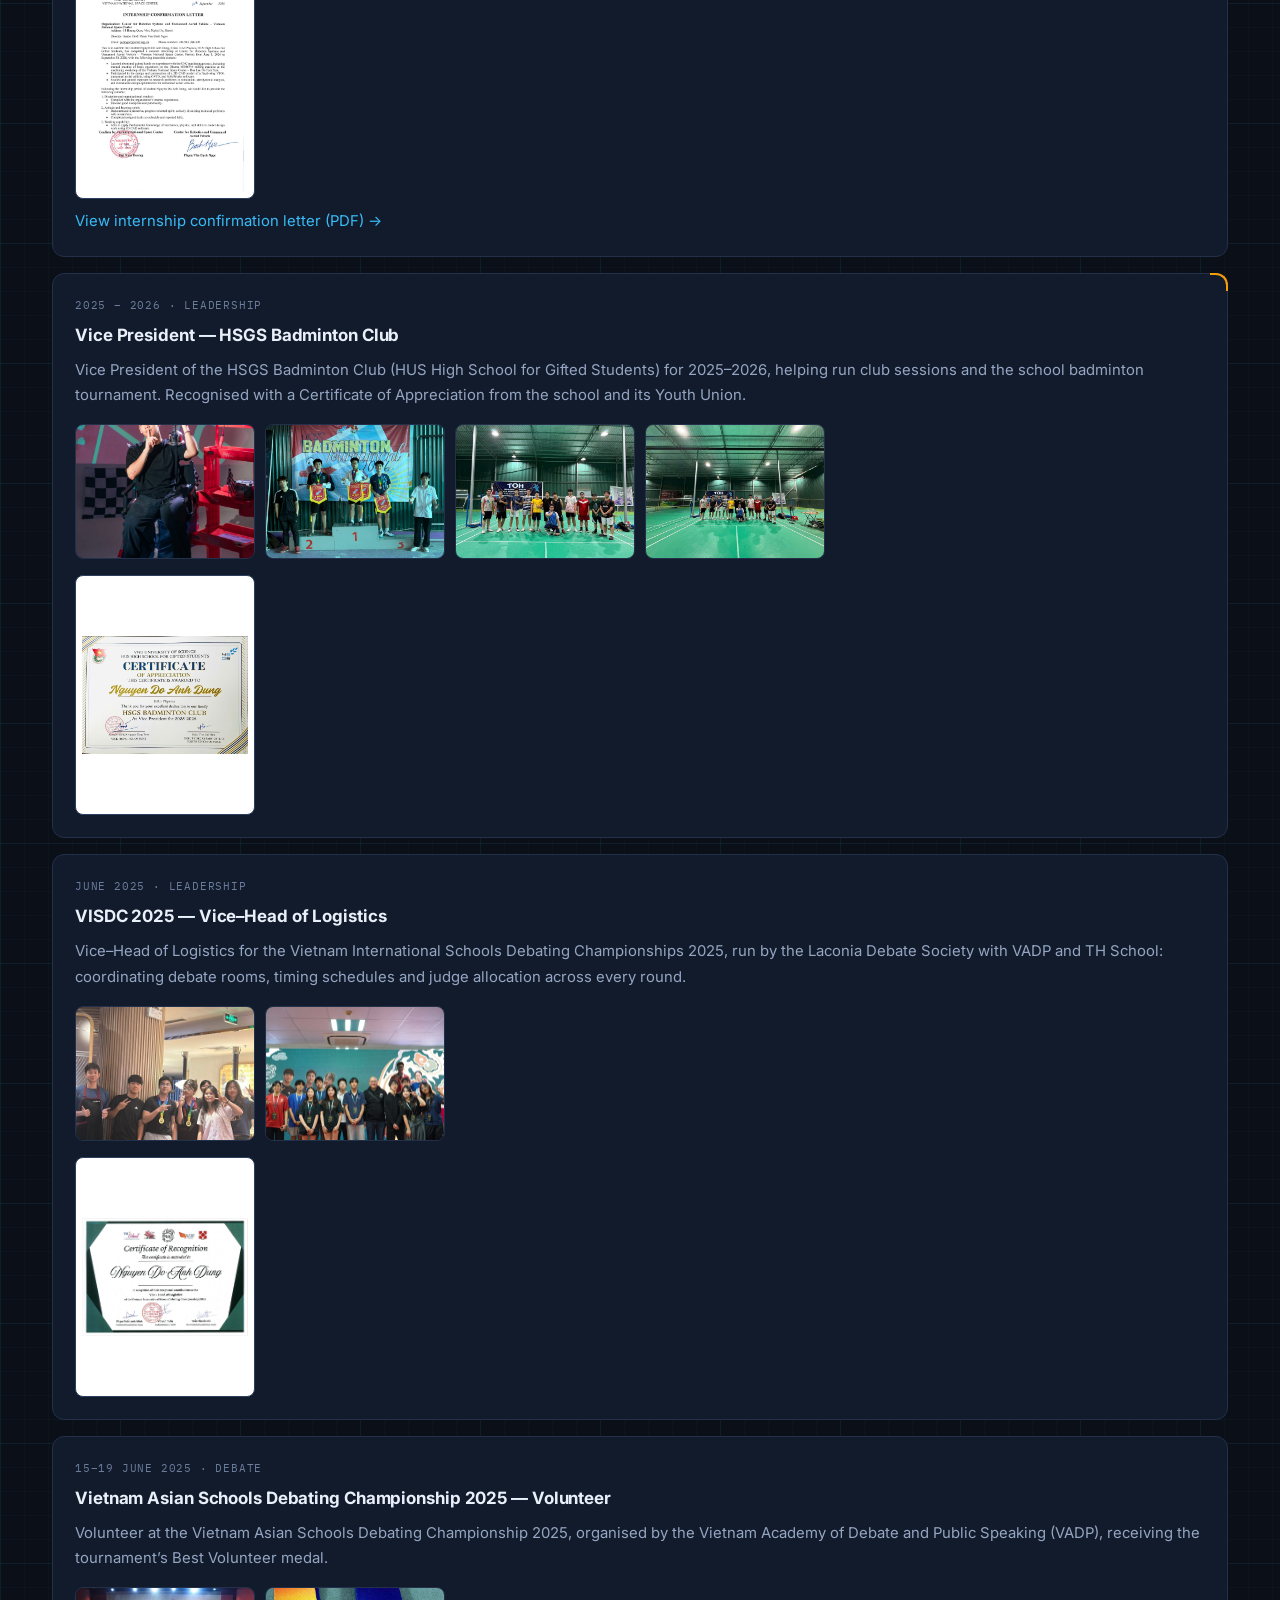
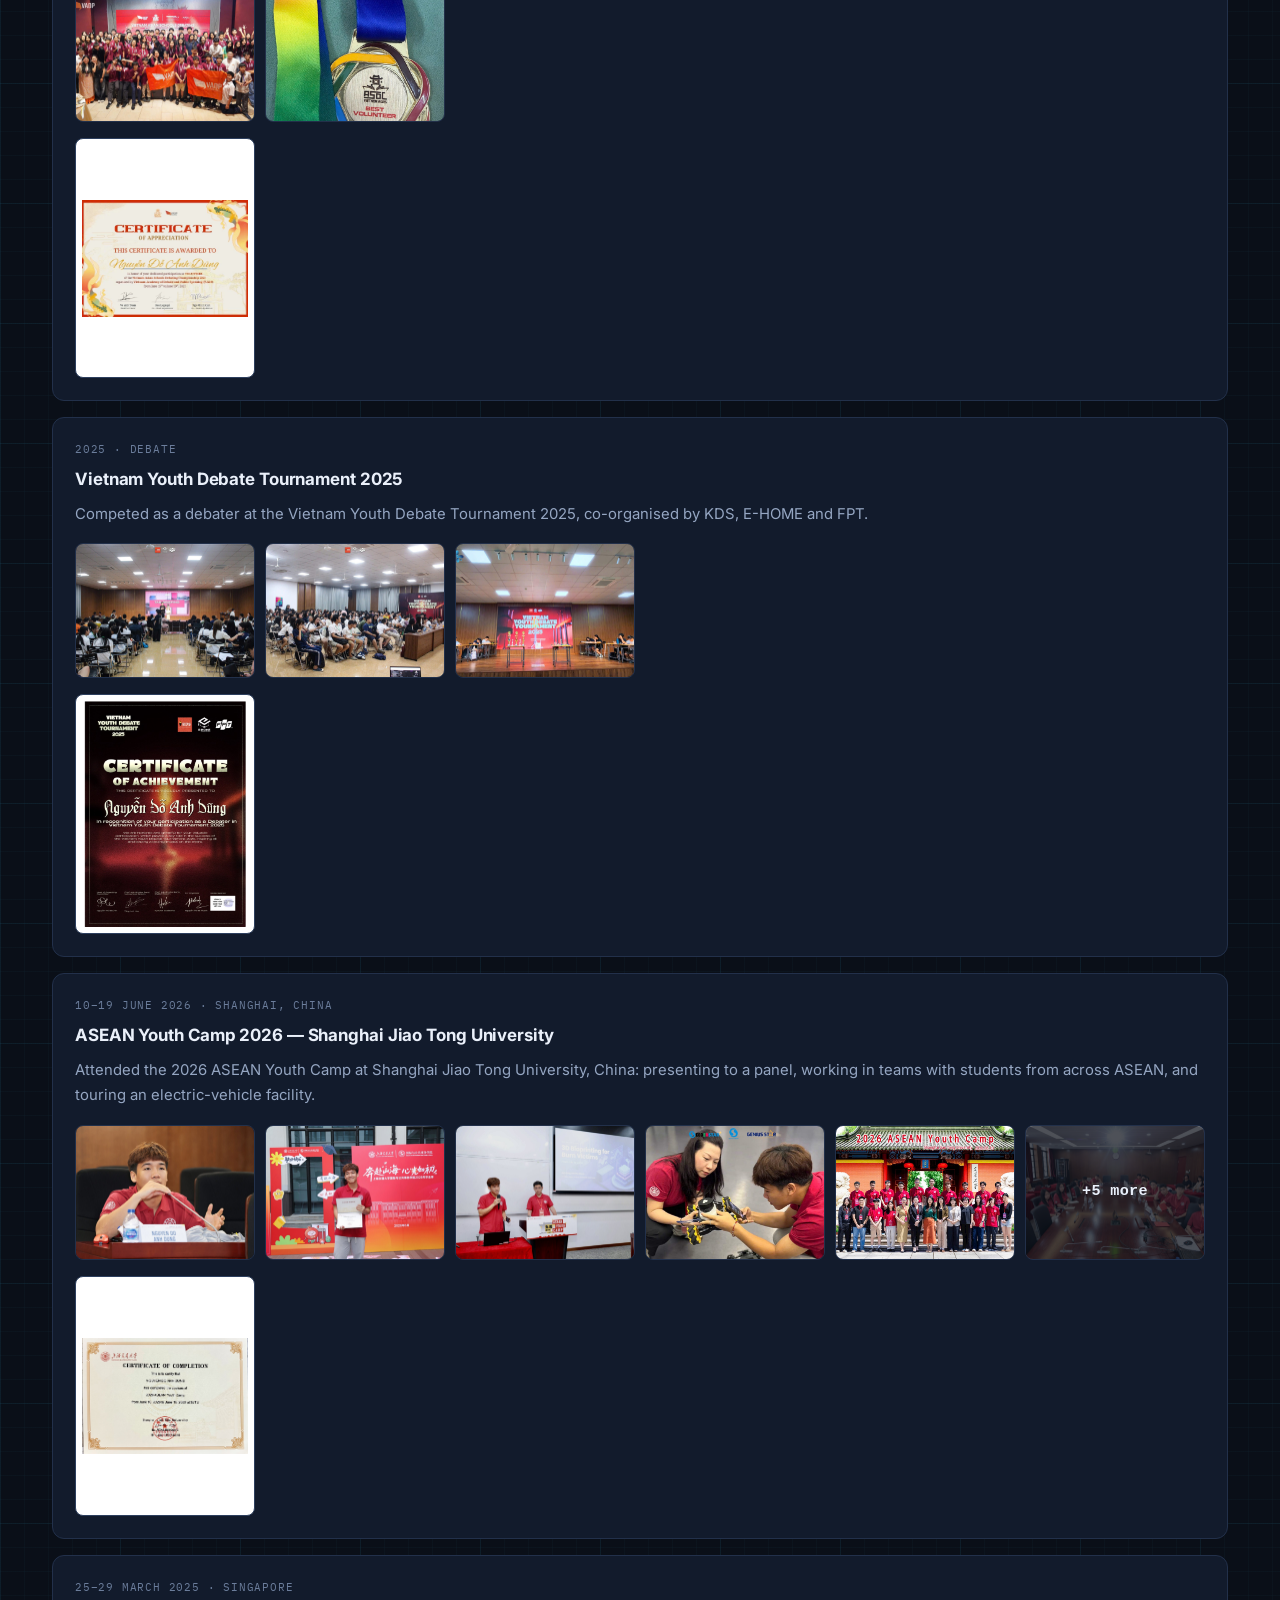
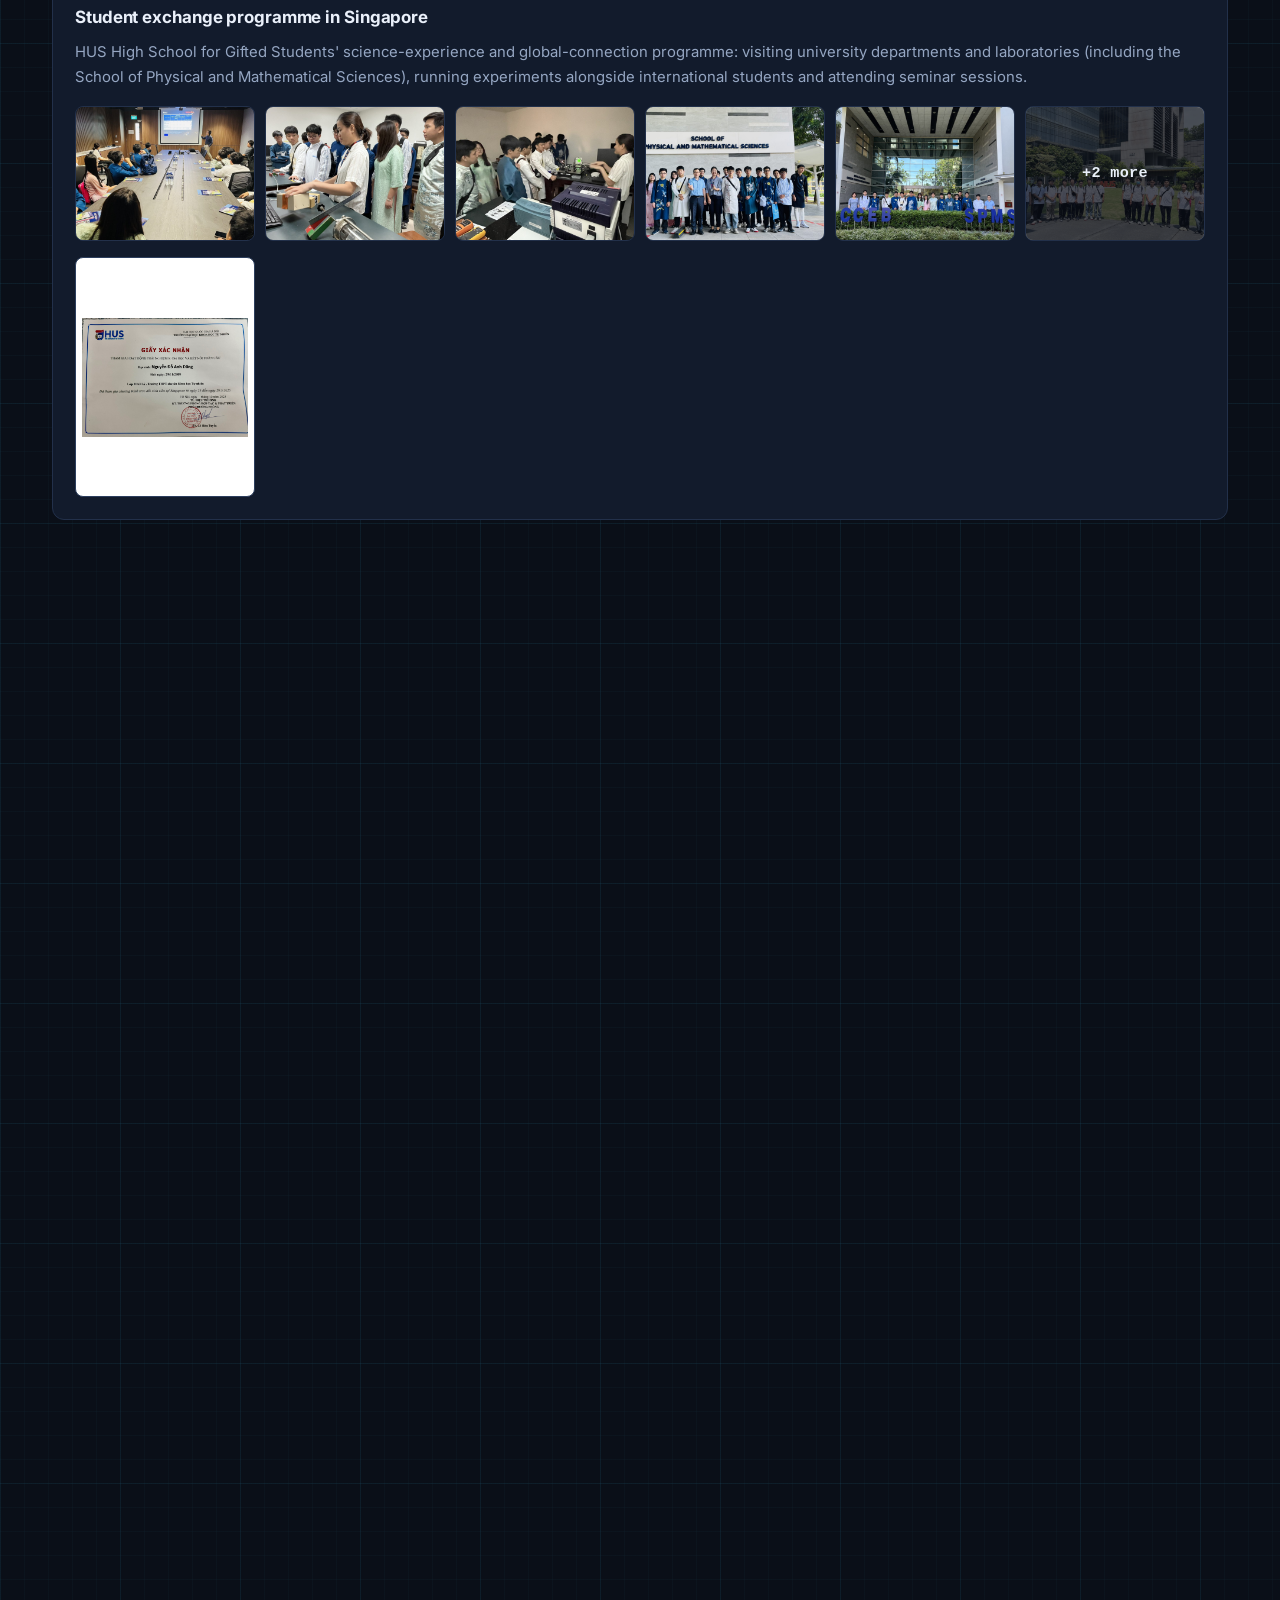
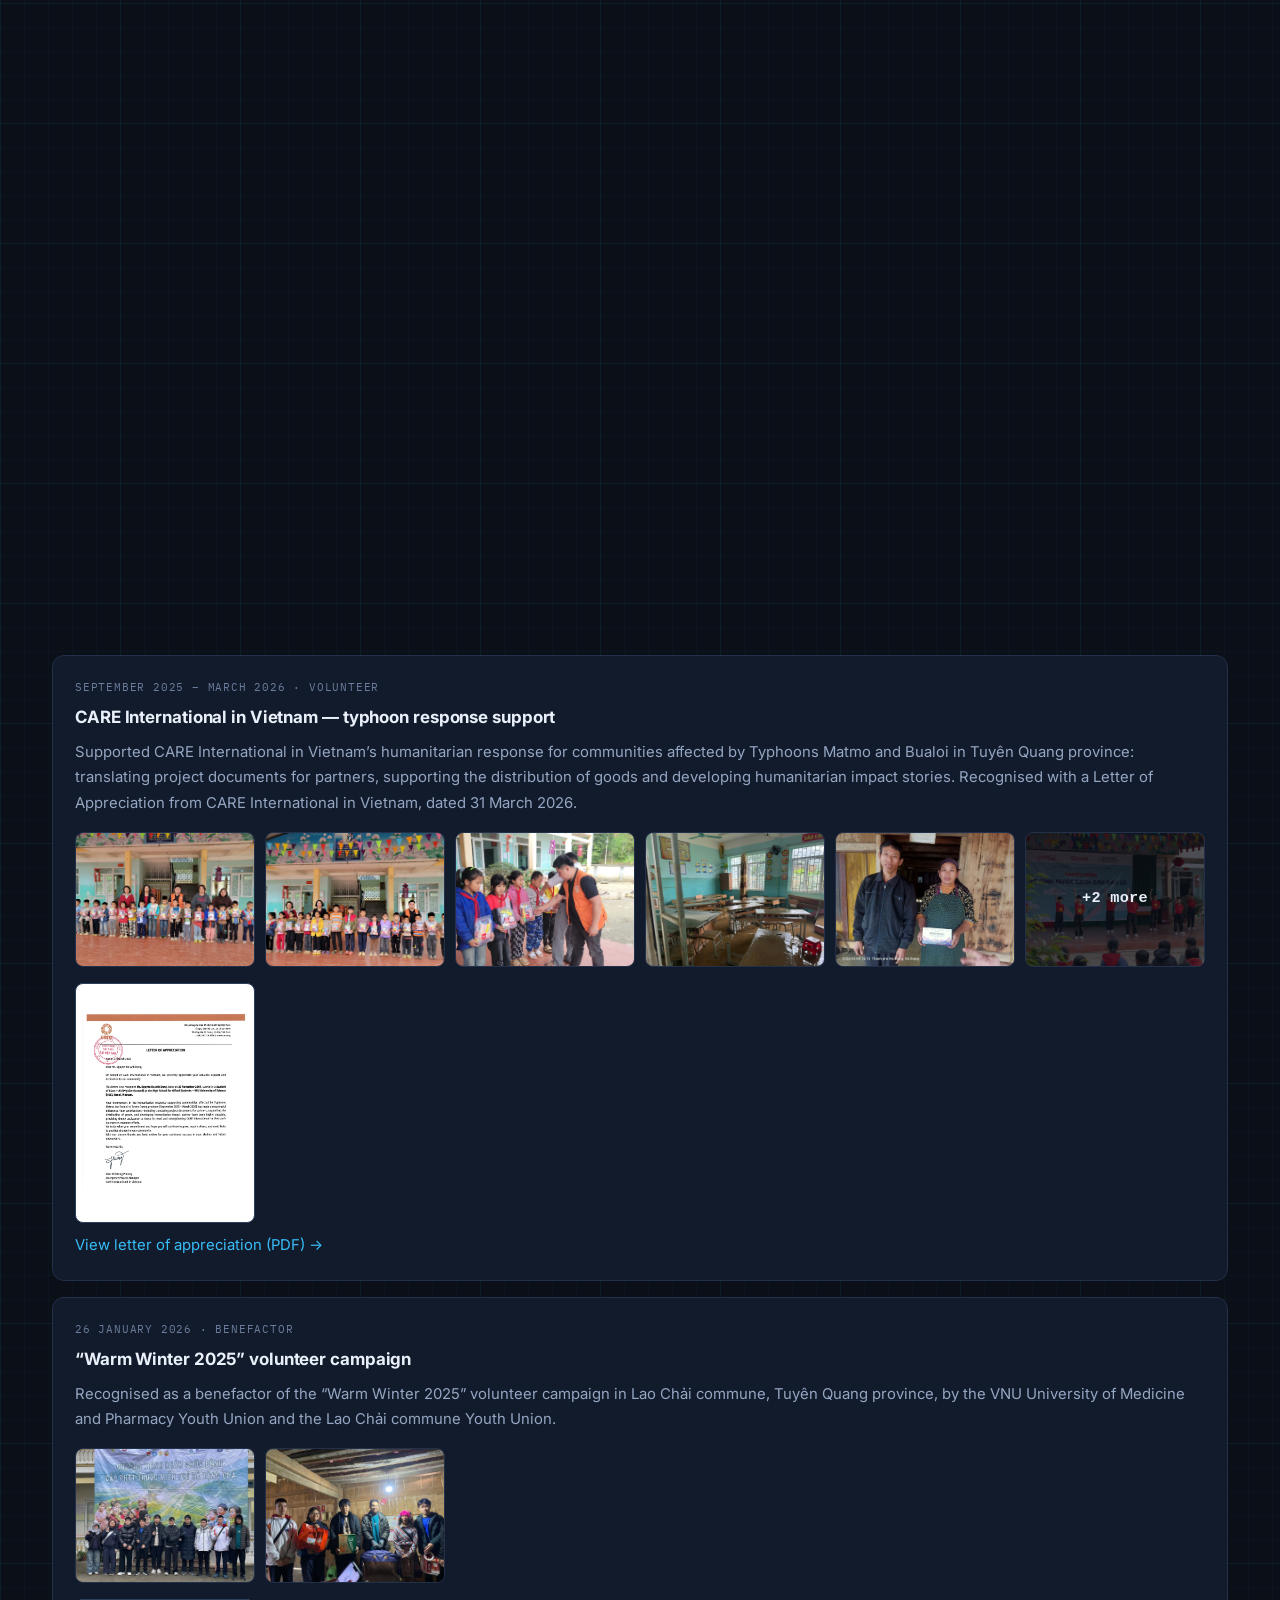
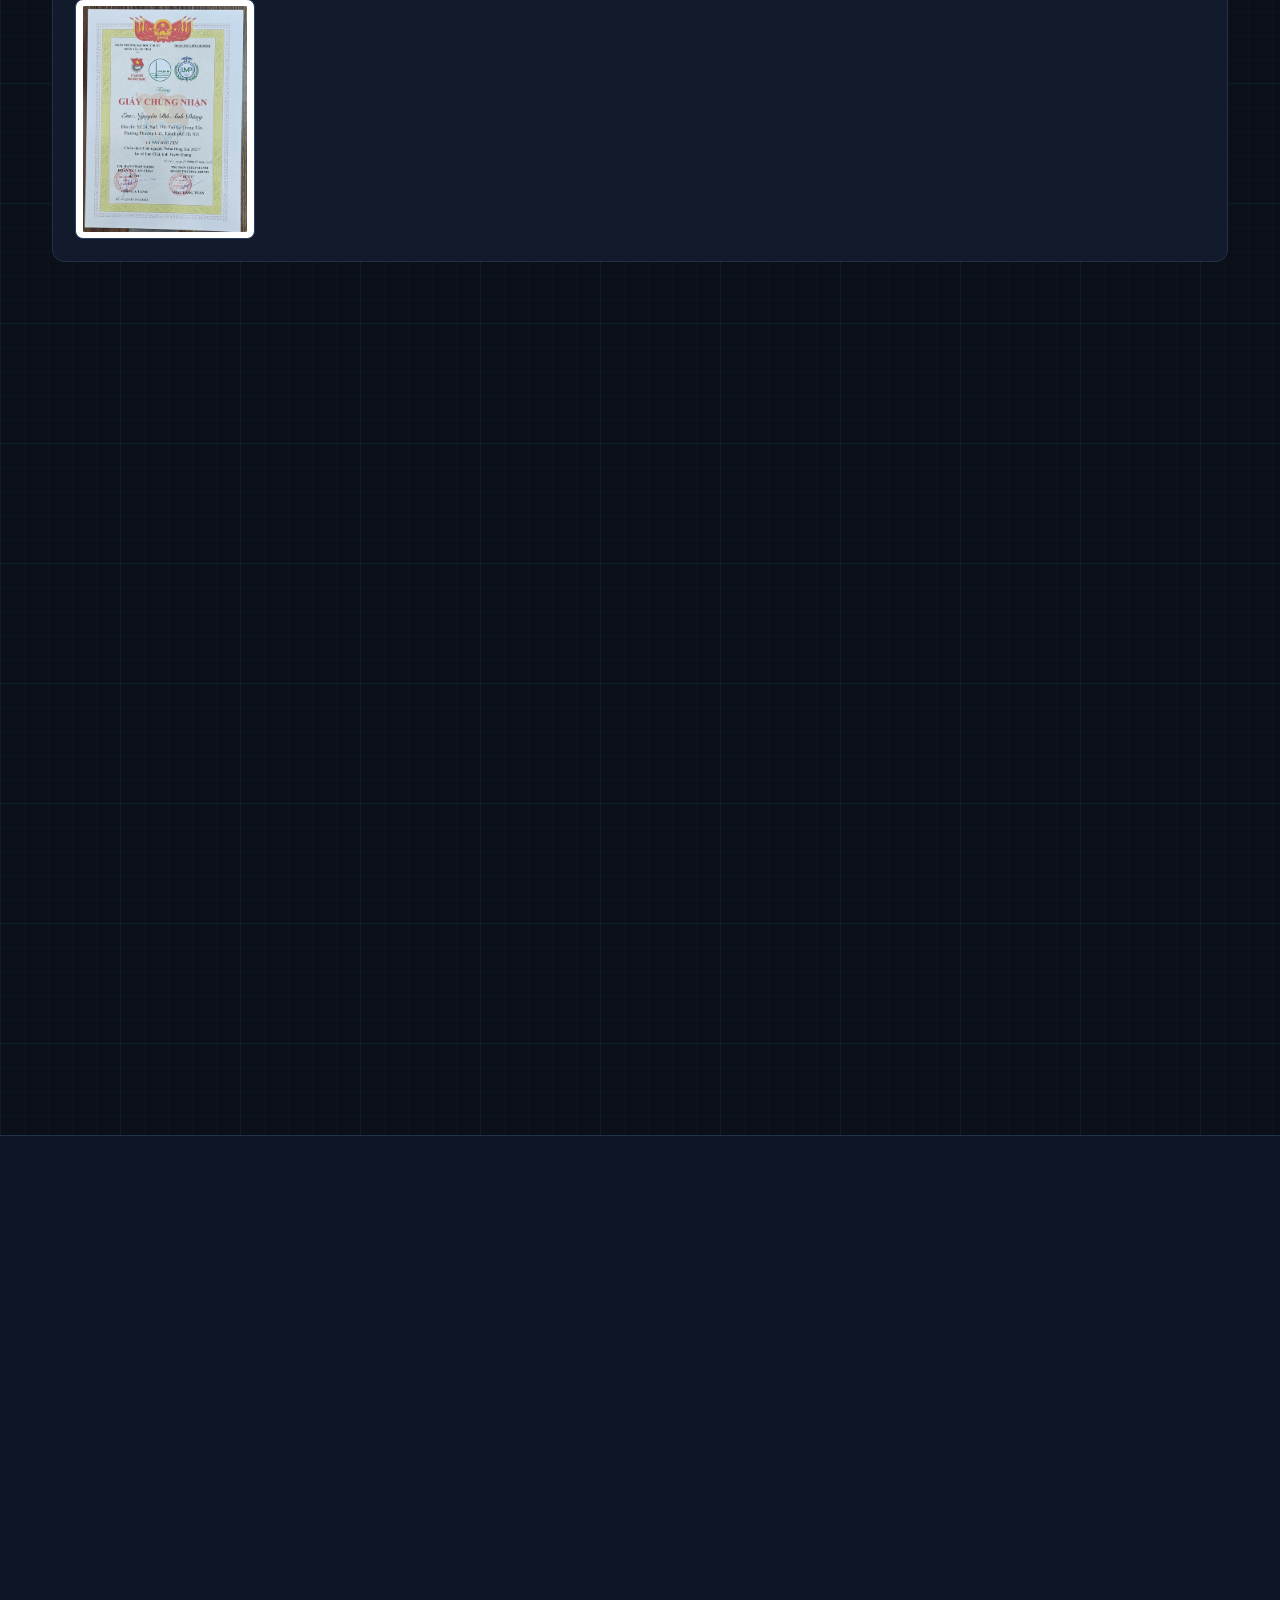
==== commit cec254c7: "Replace Gieo Nắng photo with a real event shot Swaps gieonang-01.jpg for an actual photo from the Gi" ====
--- a/index.html
+++ b/index.html
@@ -342,7 +342,7 @@
       <div class="meta"><span data-en>2026 &middot; Volunteer</span><span data-vi>2026 &middot; Thiện nguyện</span></div>
       <h3 style="margin-top:6px"><span data-en>Gieo Nắng &mdash; Dấu Nhỏ Special Education Center</span><span data-vi>Gieo Nắng &mdash; Trung tâm Giáo dục đặc biệt Dấu Nhỏ</span></h3>
       <p><span data-en>Volunteer on the Gieo Nắng programme at the Dấu Nhỏ Special Education Center in Tam Trinh, Hanoi, running play and learning activities with the children.</span><span data-vi>Tình nguyện viên hoạt động Gieo Nắng tại Trung tâm Giáo dục đặc biệt Dấu Nhỏ, Tam Trinh, Hà Nội: tổ chức hoạt động vui chơi và học tập cùng các em.</span></p>
-<div class='gal'><a href='assets/events/gieonang/gieonang-01.jpg' data-lb><img src='assets/events/gieonang/gieonang-01.jpg' alt='Gieo Nang 2026 - hoat dong cung cac em' loading='lazy'></a><a href='assets/events/gieonang/gieonang-02.jpg' data-lb><img src='assets/events/gieonang/gieonang-02.jpg' alt='Gieo Nang 2026 - hoat dong cung cac em 2' loading='lazy'></a></div><div class='gal docs'><a href='assets/events/certs/cert-gieonang.jpg' data-lb><img src='assets/events/certs/cert-gieonang.jpg' alt='Gieo Nang 2026 certificate' loading='lazy'></a></div>
+<div class='gal'><a href='assets/events/gieonang/gieonang-01.jpg' data-lb><img src='assets/events/gieonang/gieonang-01.jpg' alt='Gieo Nang volunteers with children at Dau Nhi Special Education Center' loading='lazy'></a><a href='assets/events/gieonang/gieonang-02.jpg' data-lb><img src='assets/events/gieonang/gieonang-02.jpg' alt='Gieo Nang 2026 - hoat dong cung cac em 2' loading='lazy'></a></div><div class='gal docs'><a href='assets/events/certs/cert-gieonang.jpg' data-lb><img src='assets/events/certs/cert-gieonang.jpg' alt='Gieo Nang 2026 certificate' loading='lazy'></a></div>
     </div>
     <div class="card rv" style="margin-top:16px">
       <div class="meta"><span data-en>August 2025 &middot; Volunteer</span><span data-vi>08/2025 &middot; Thiện nguyện</span></div>
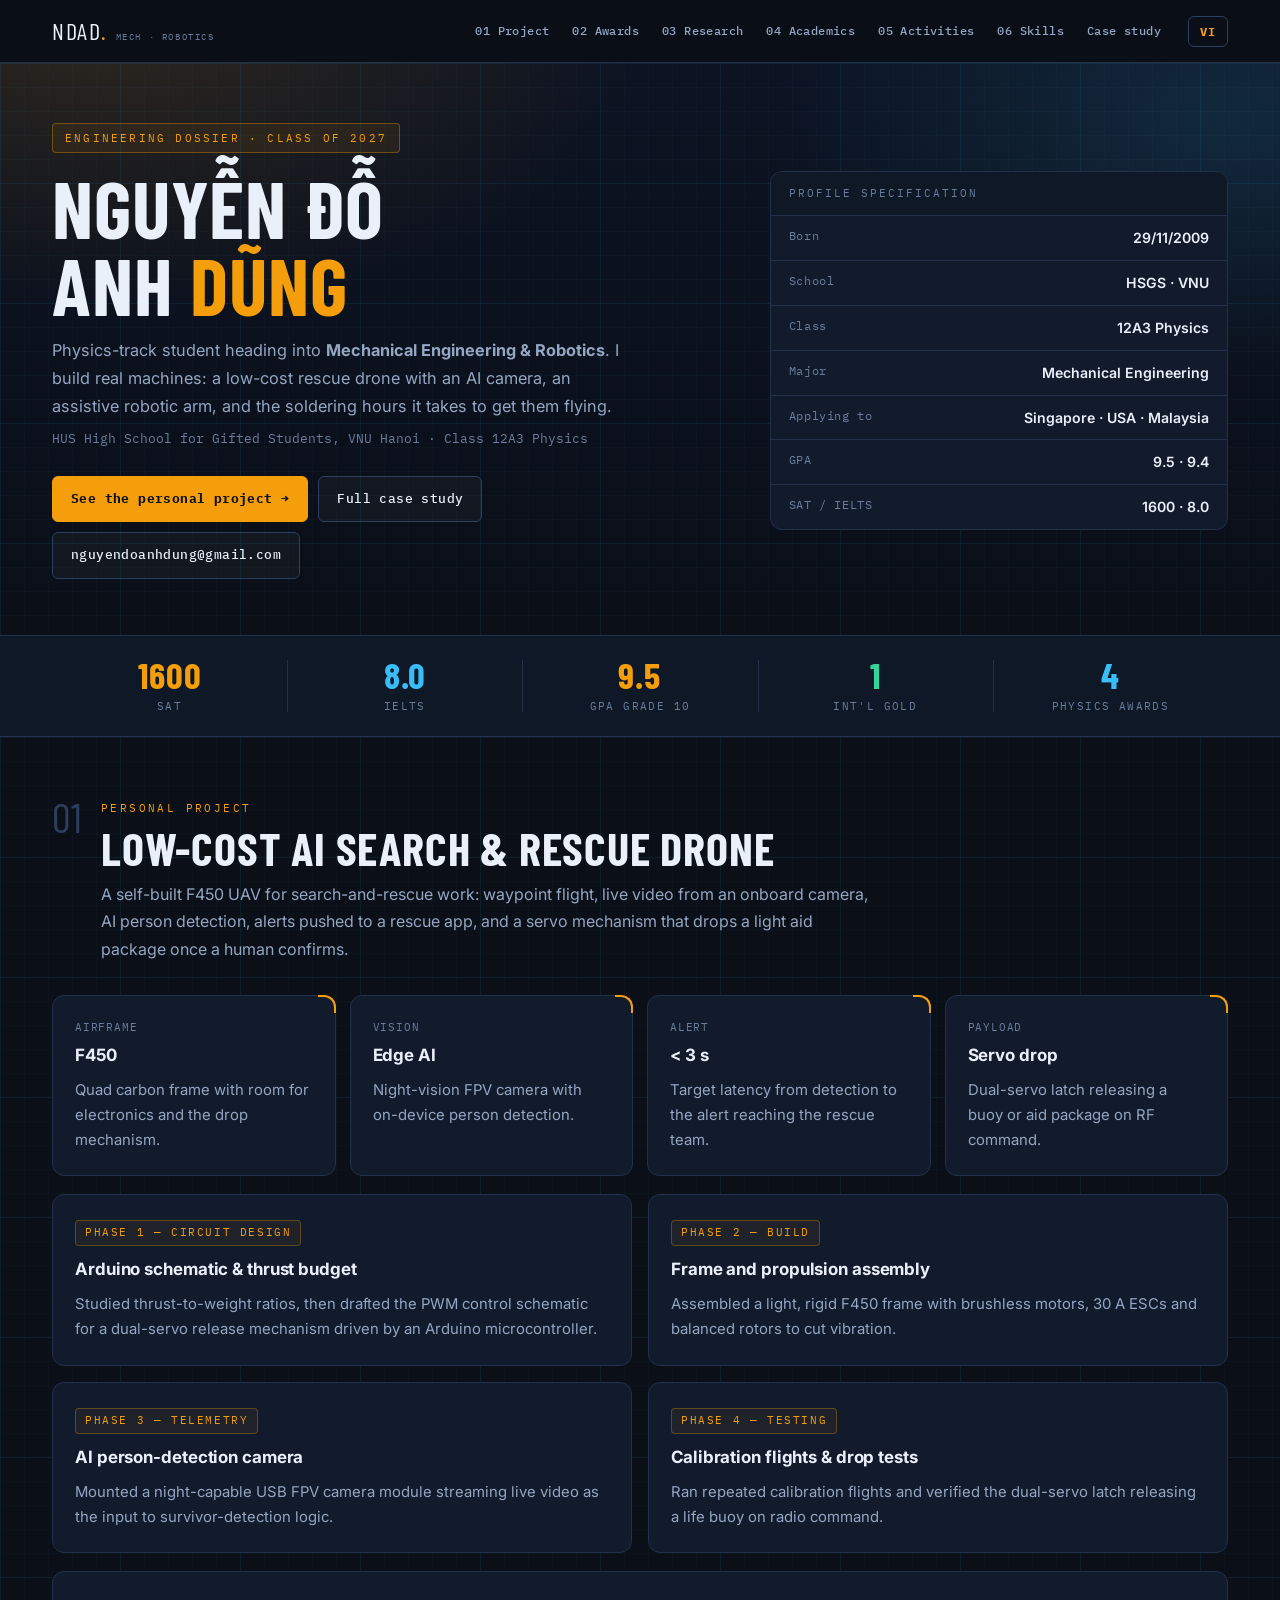
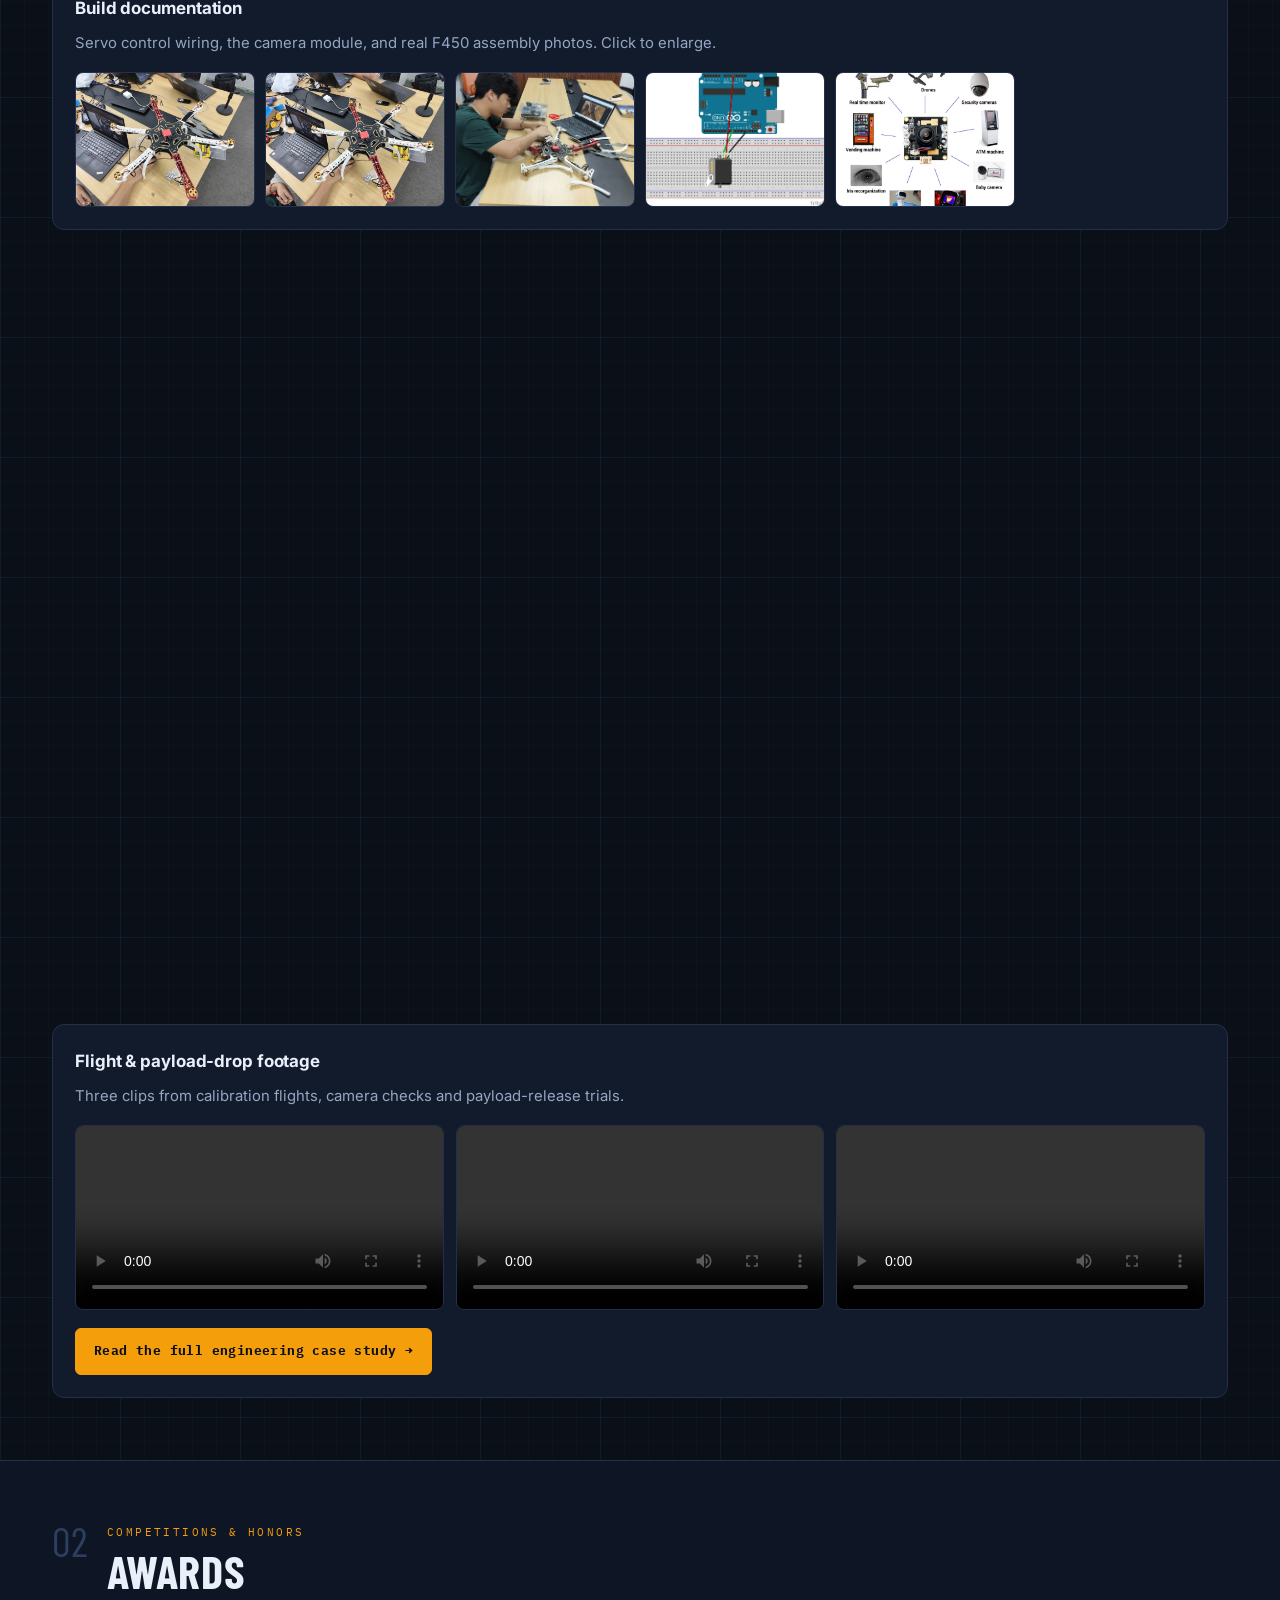
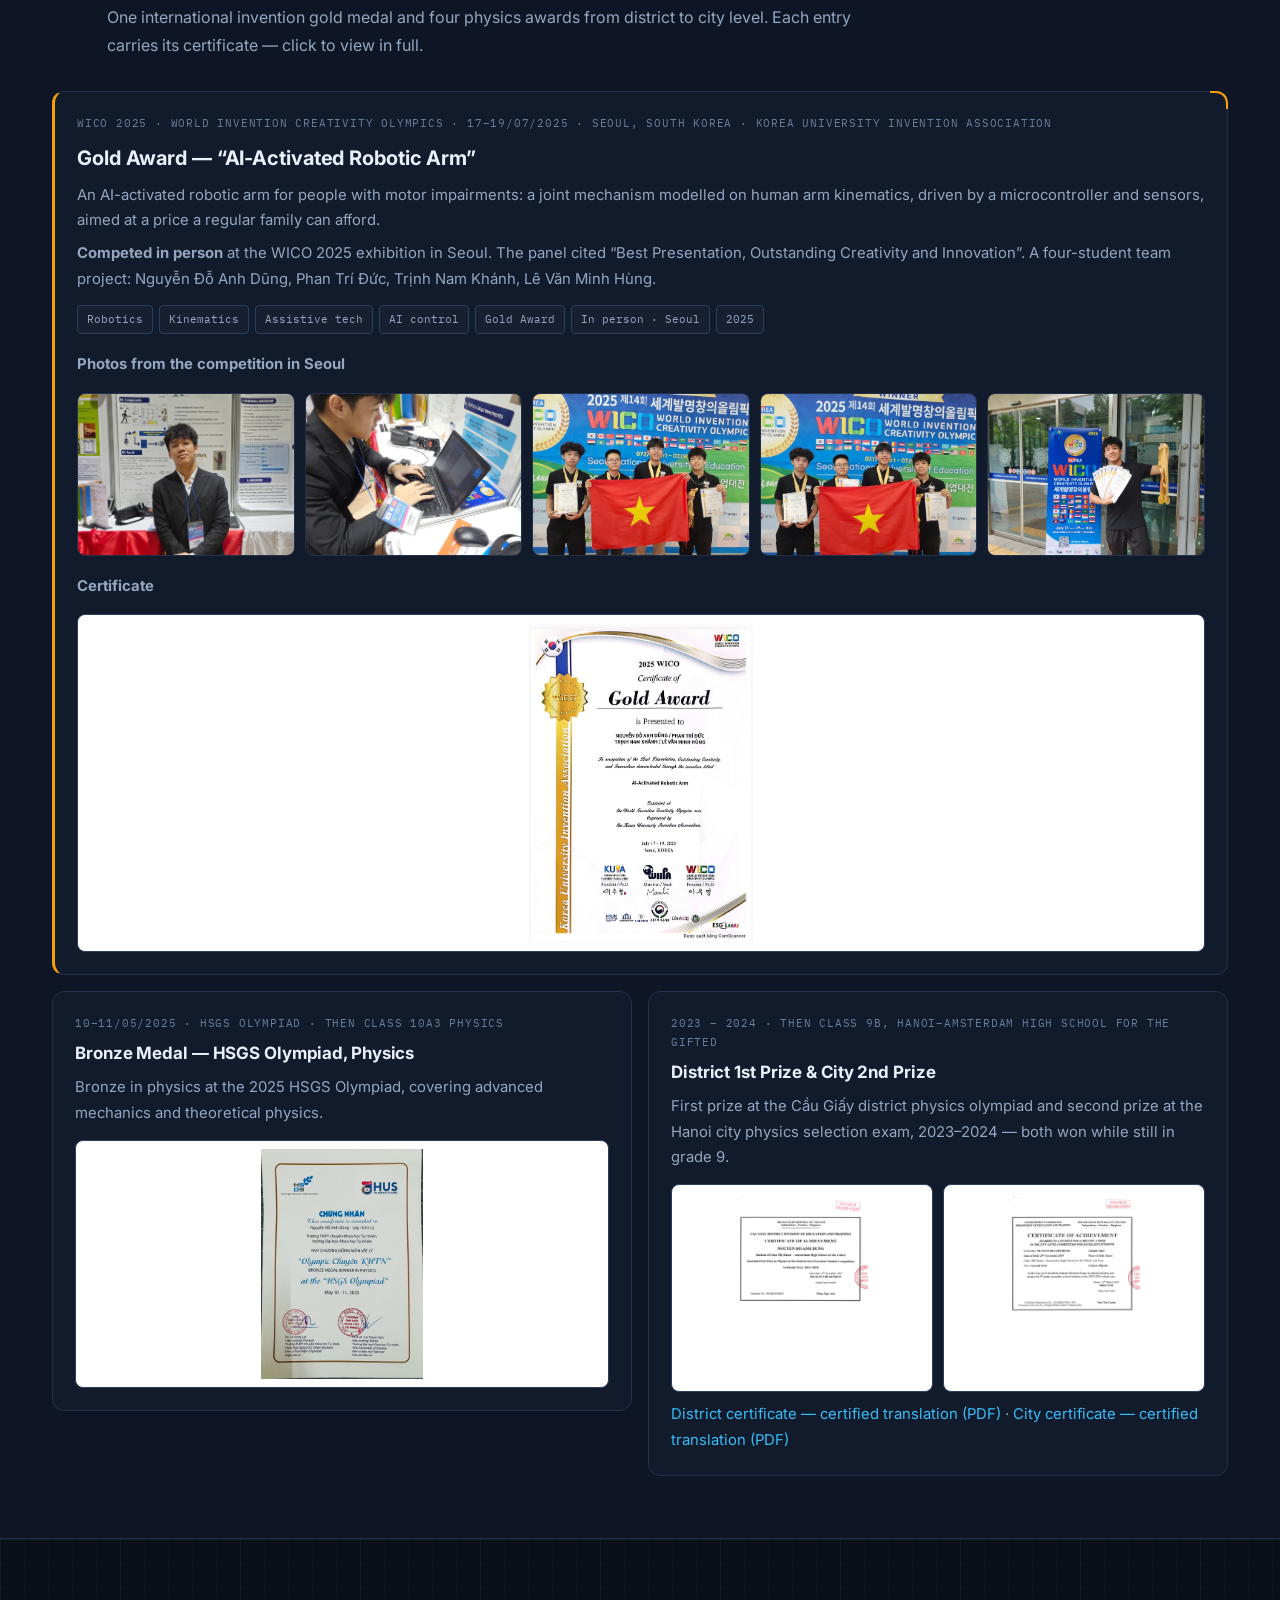
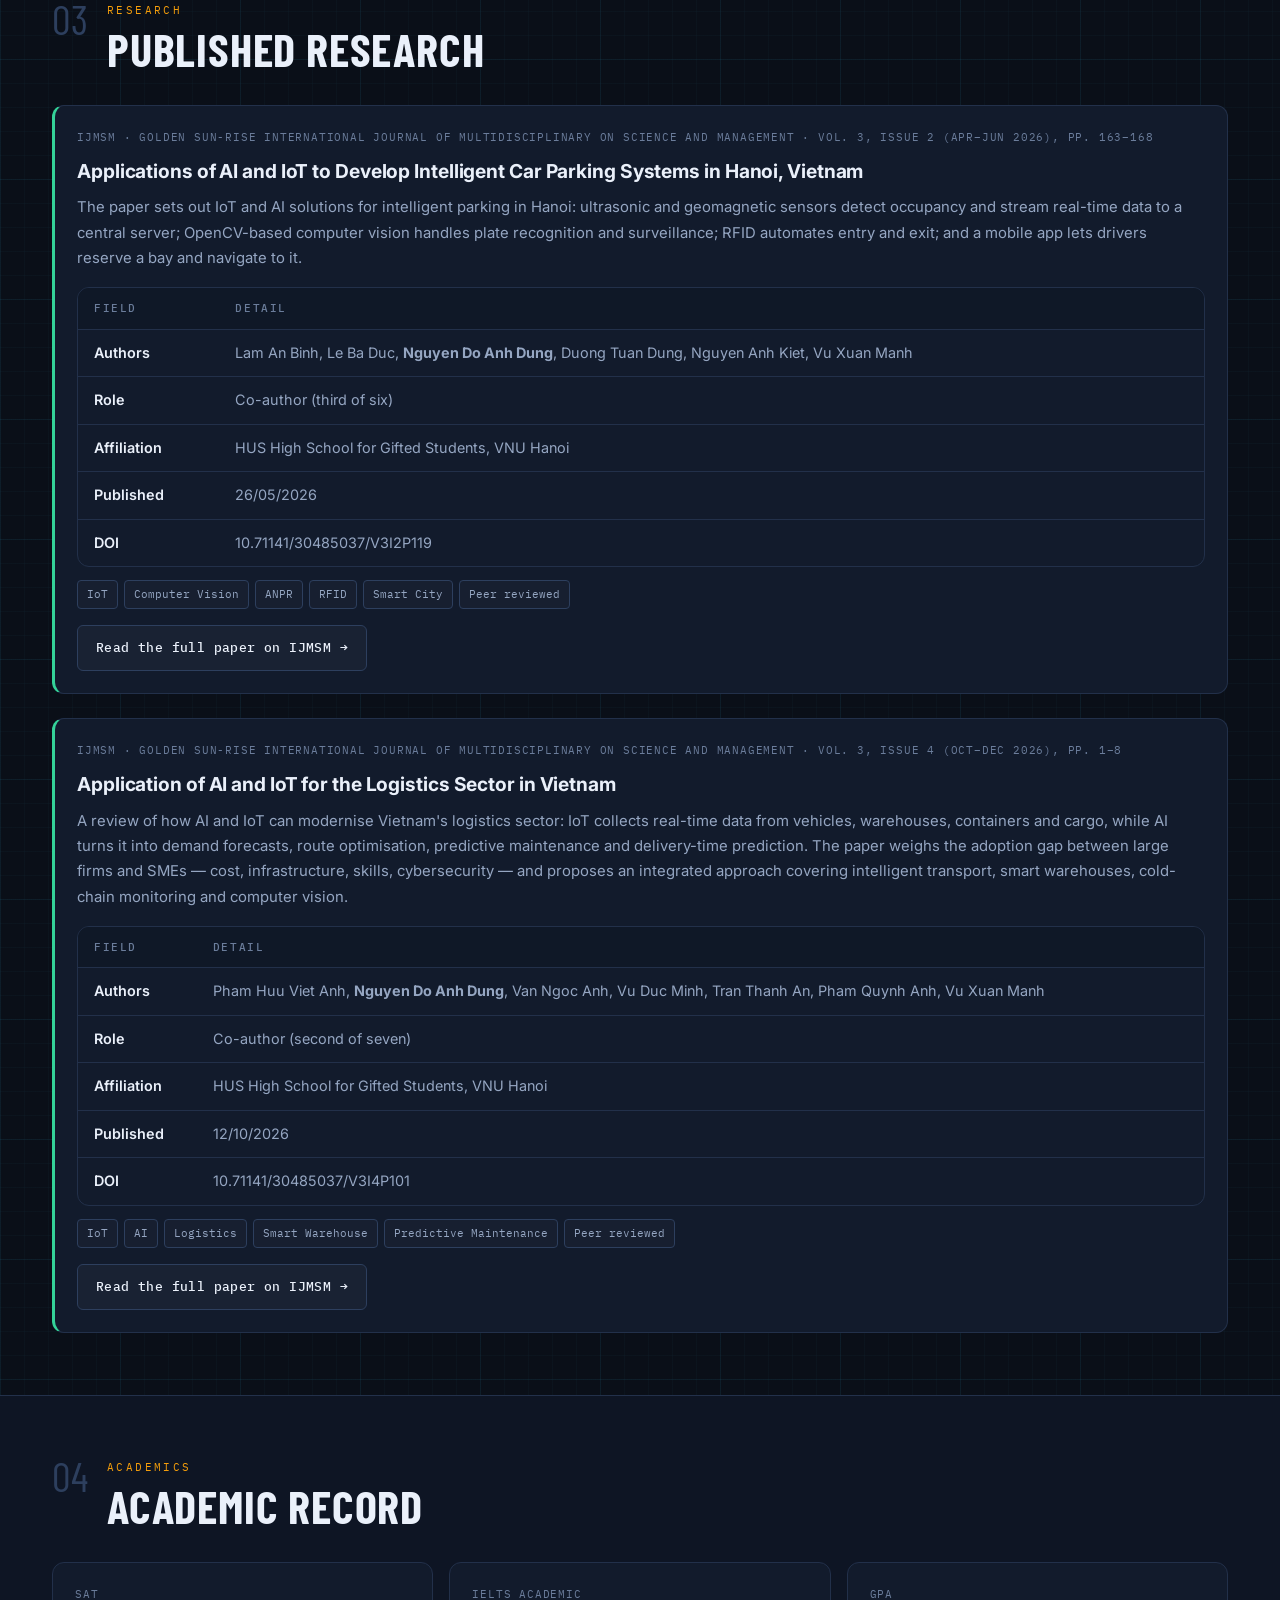
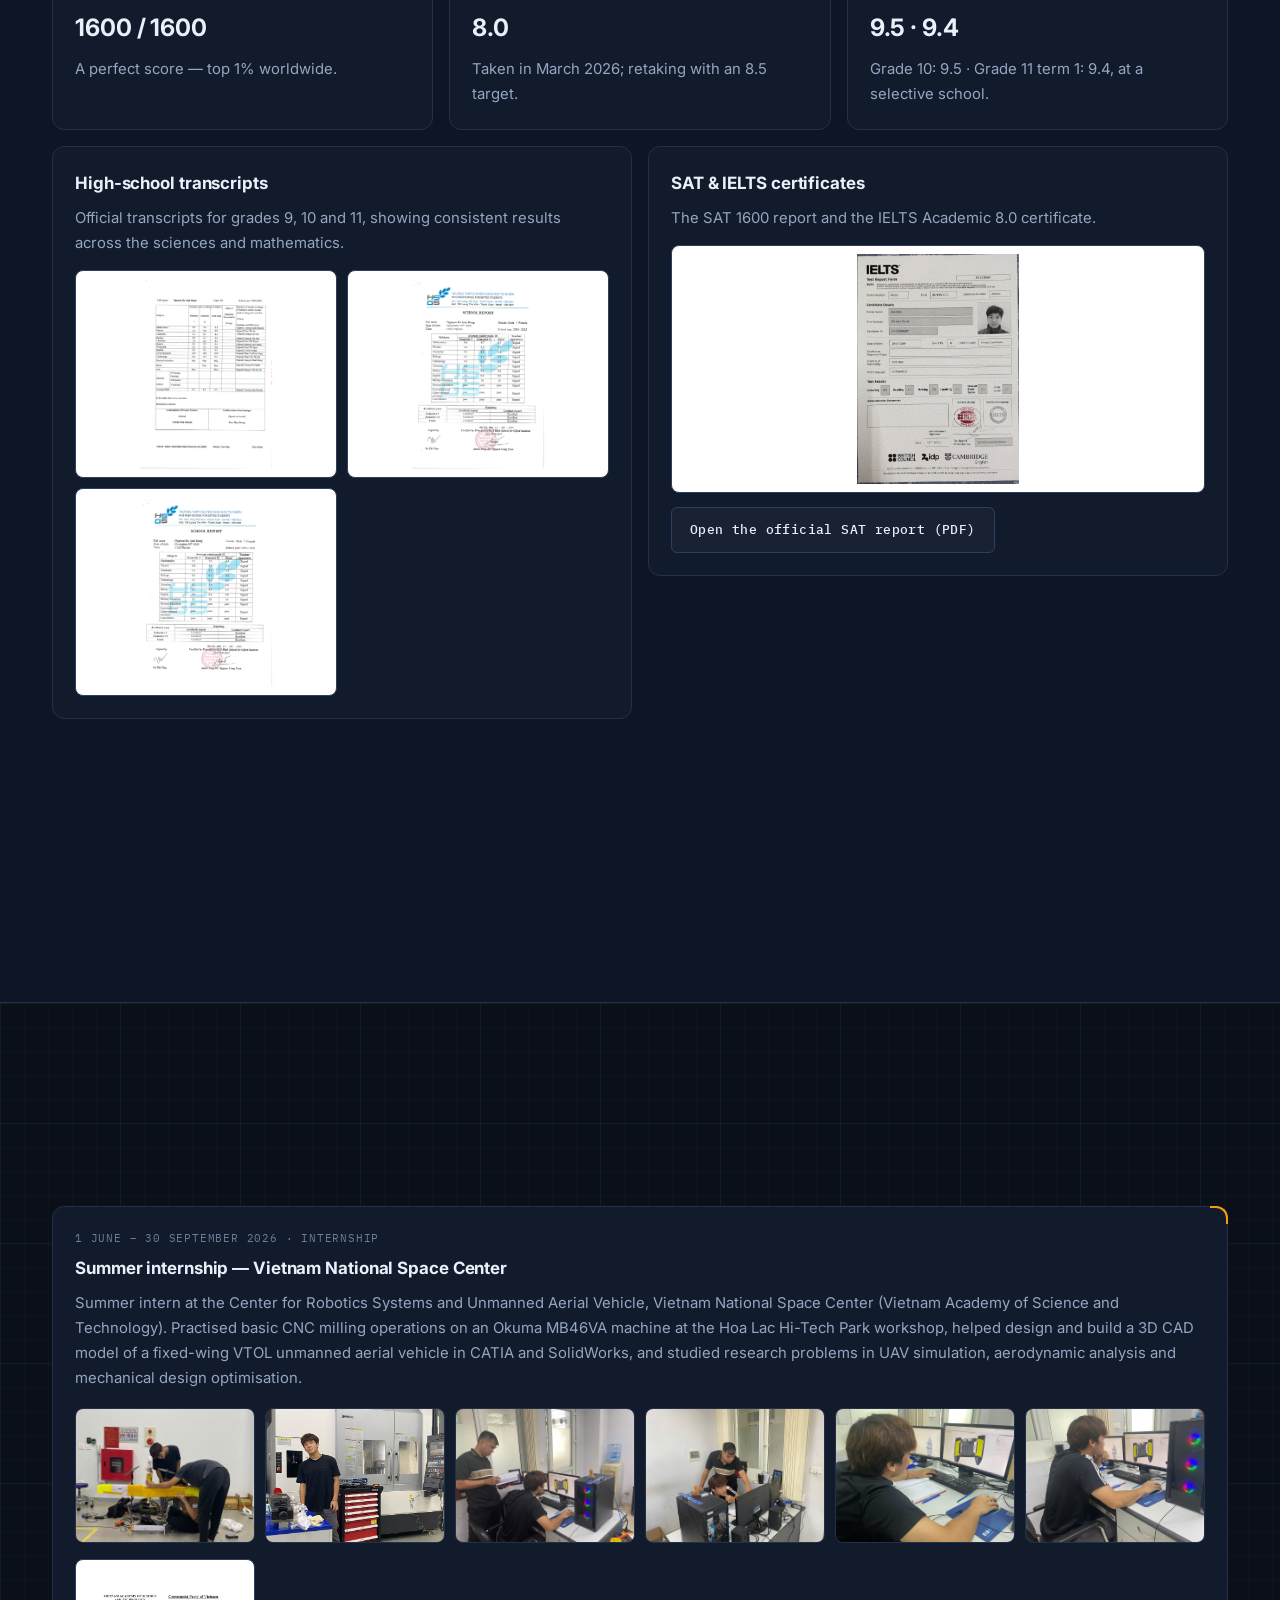
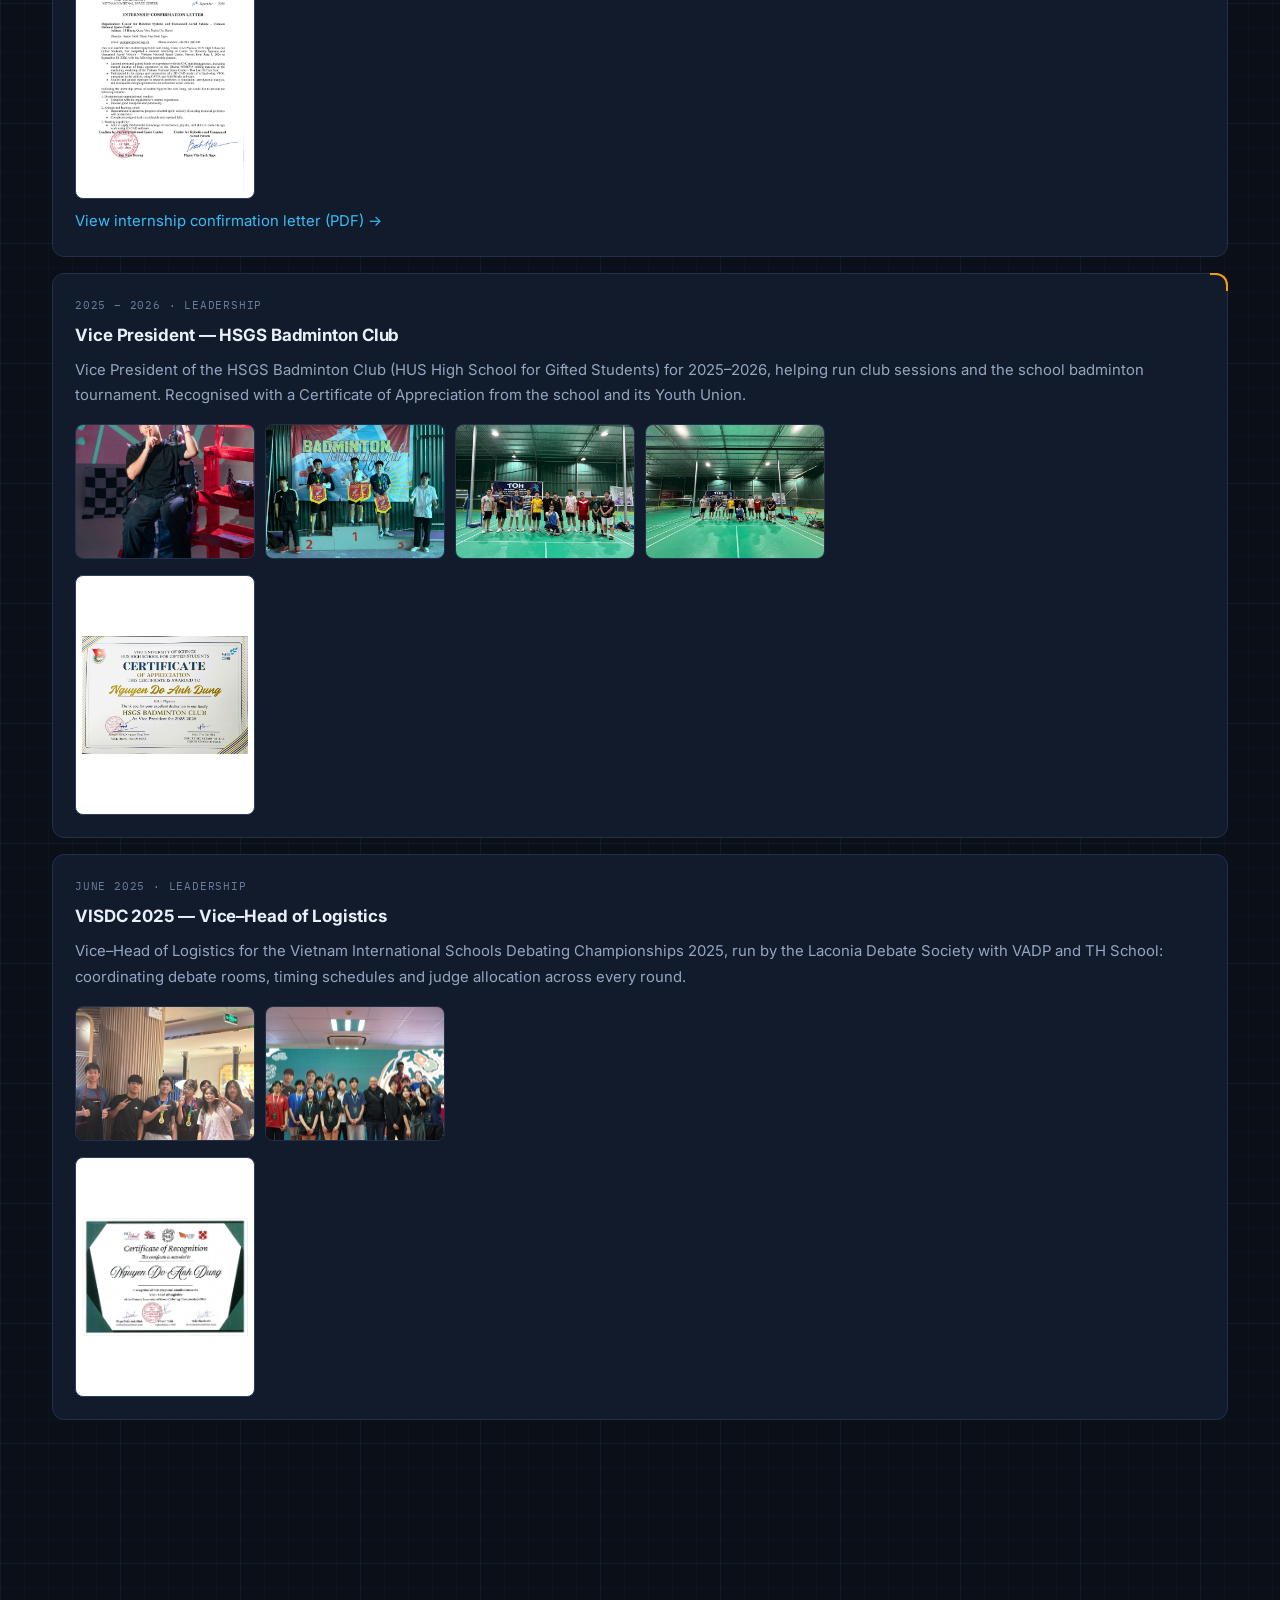
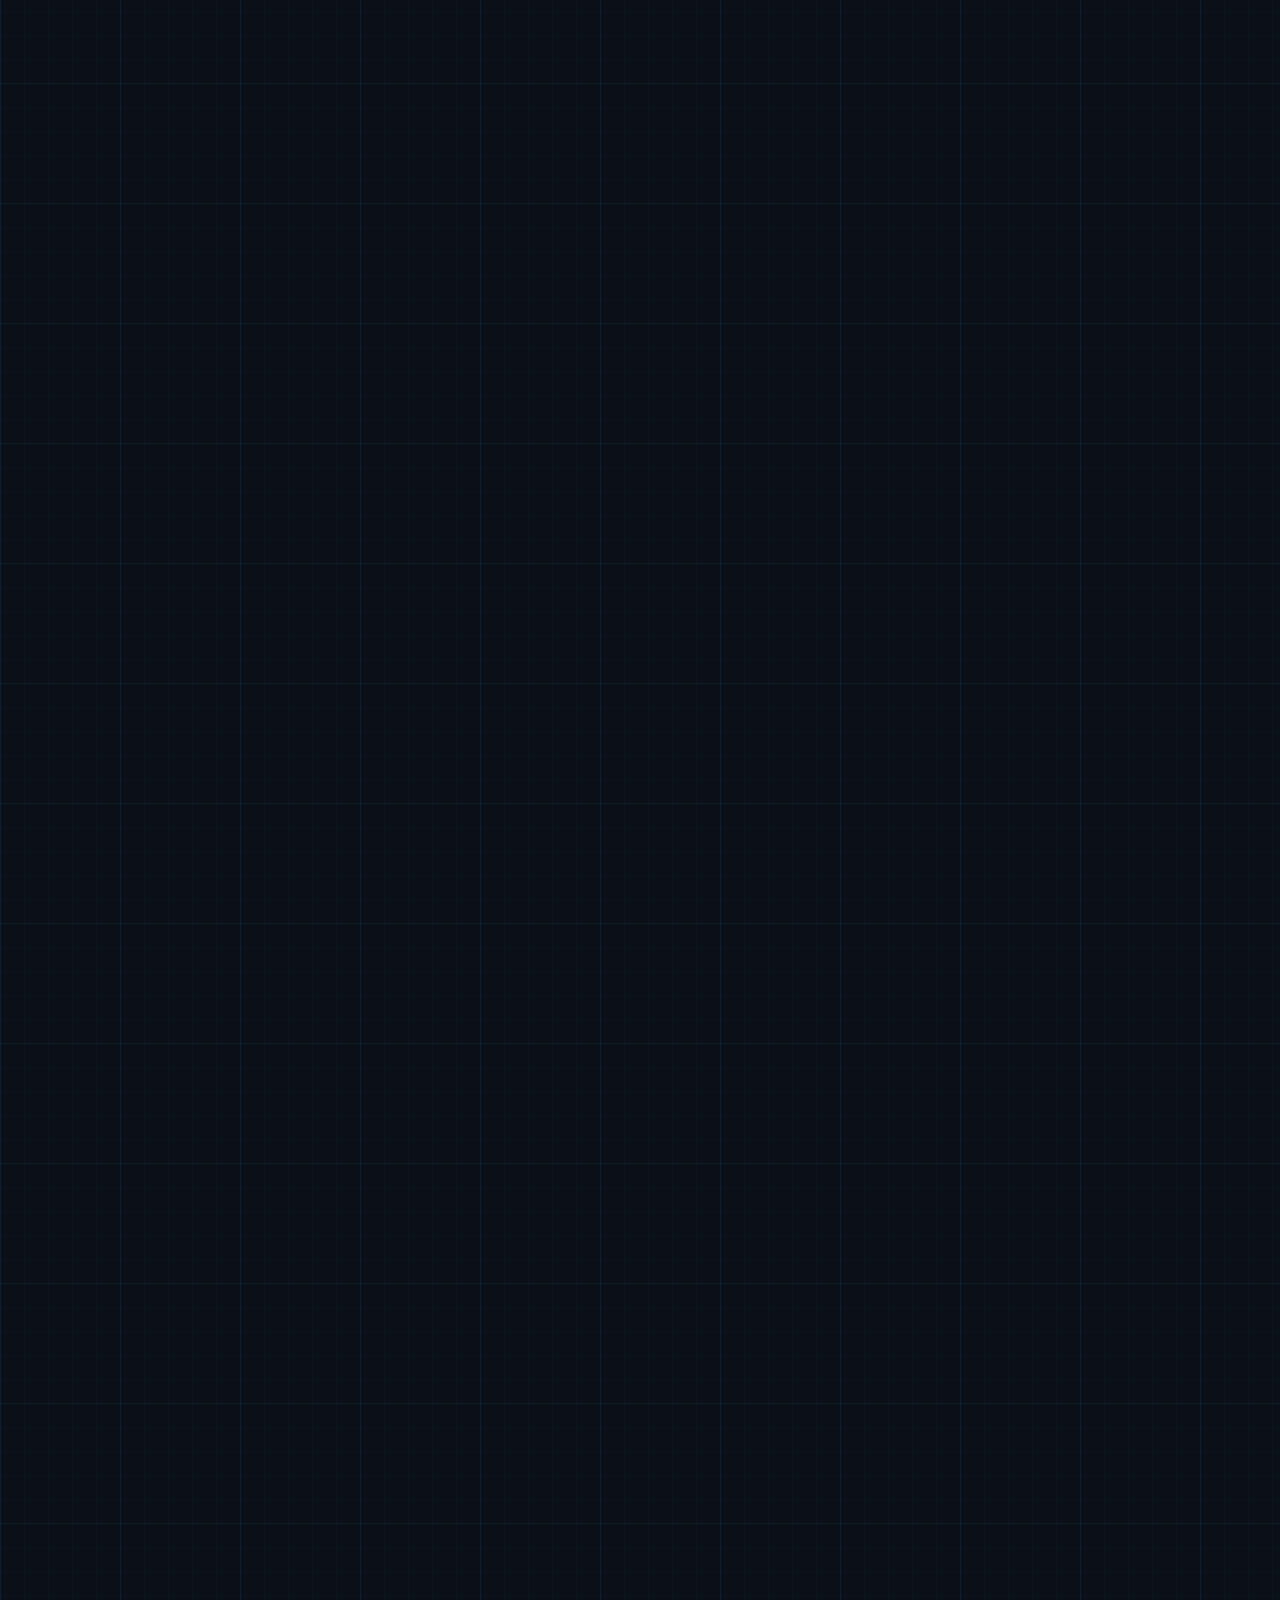
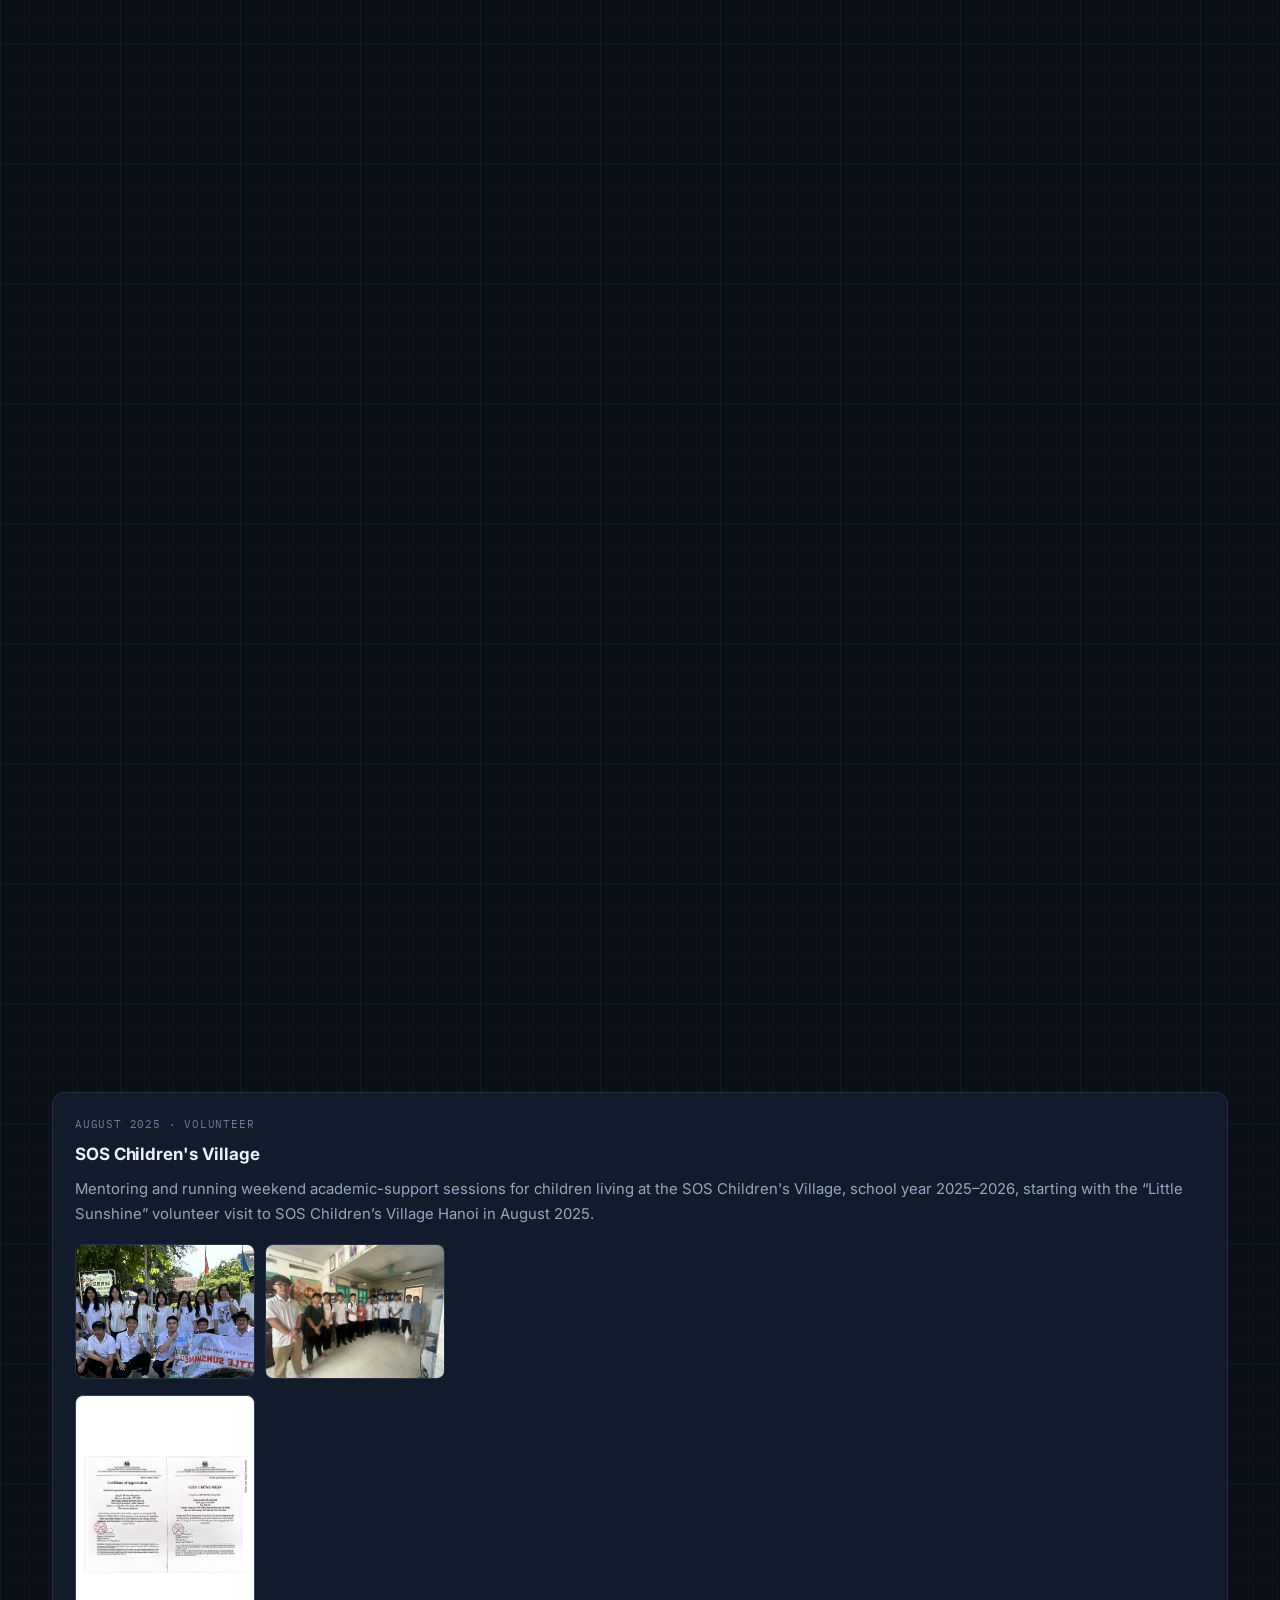
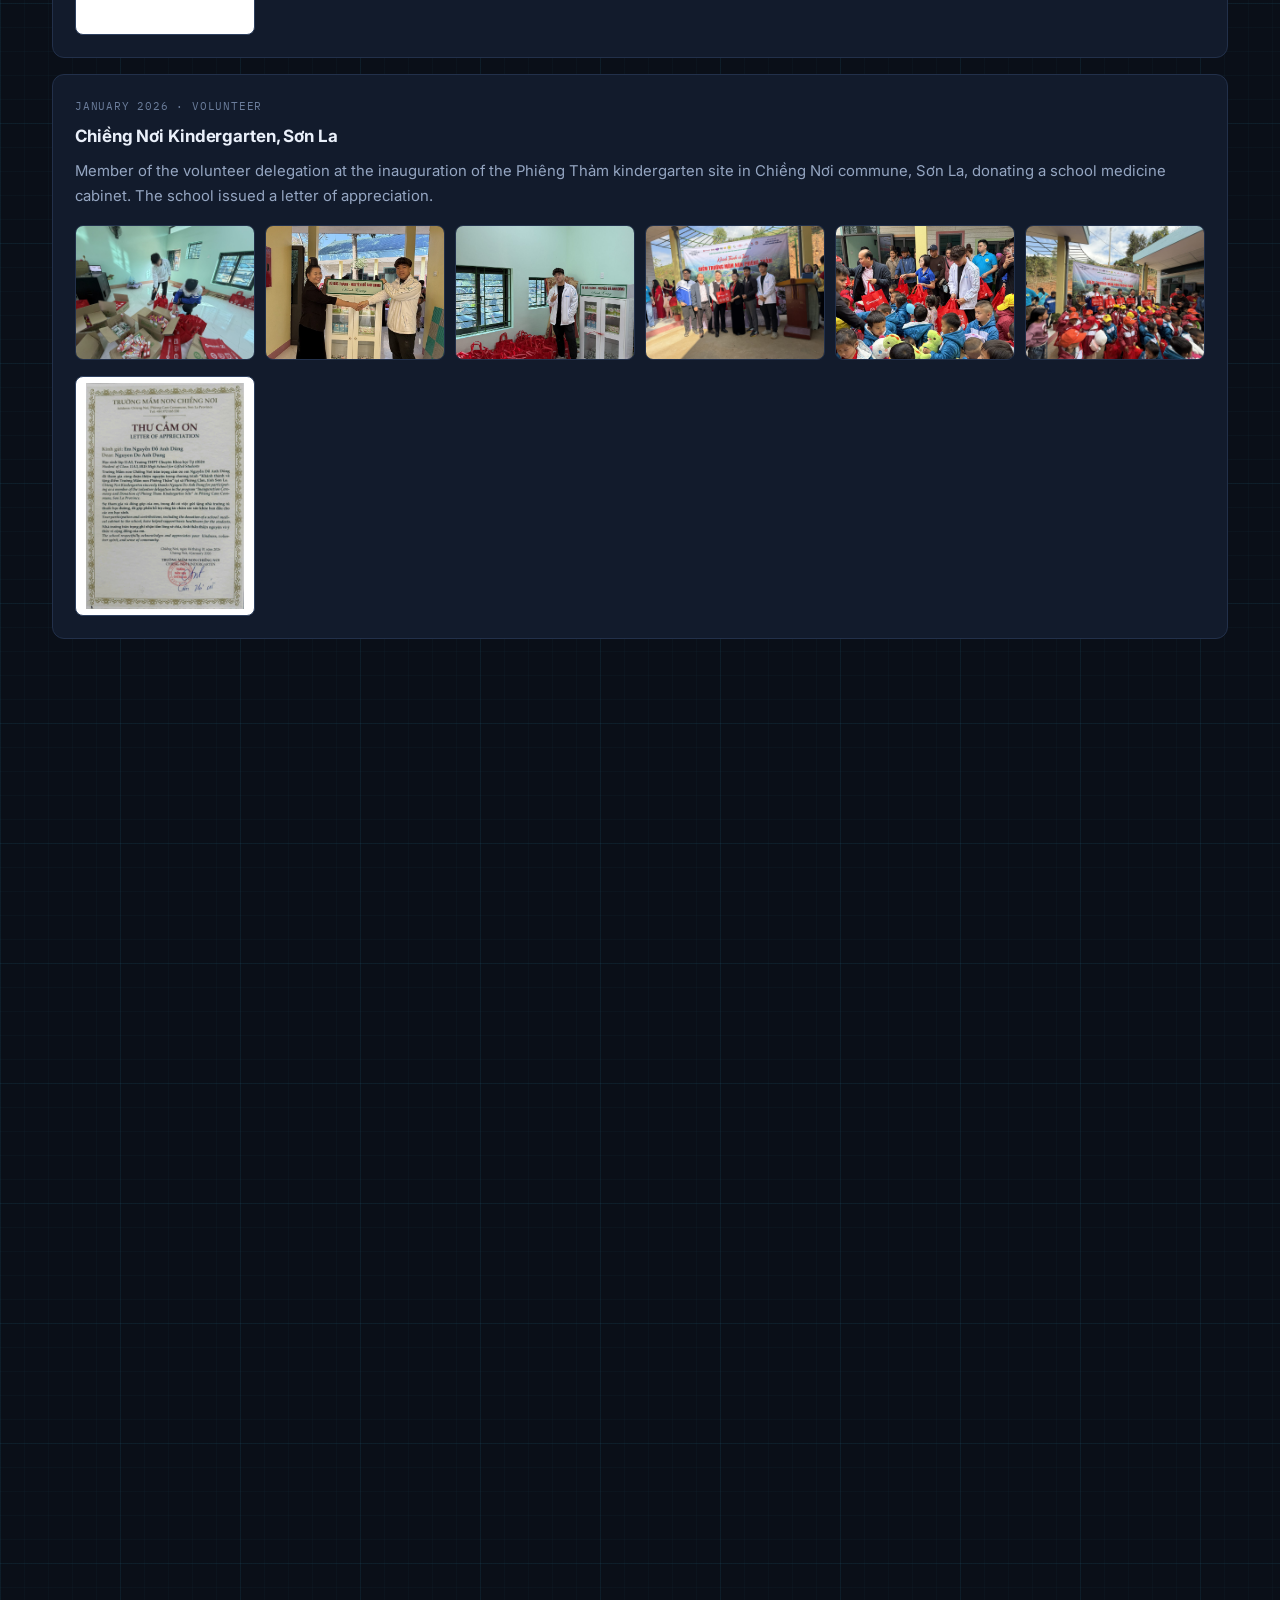
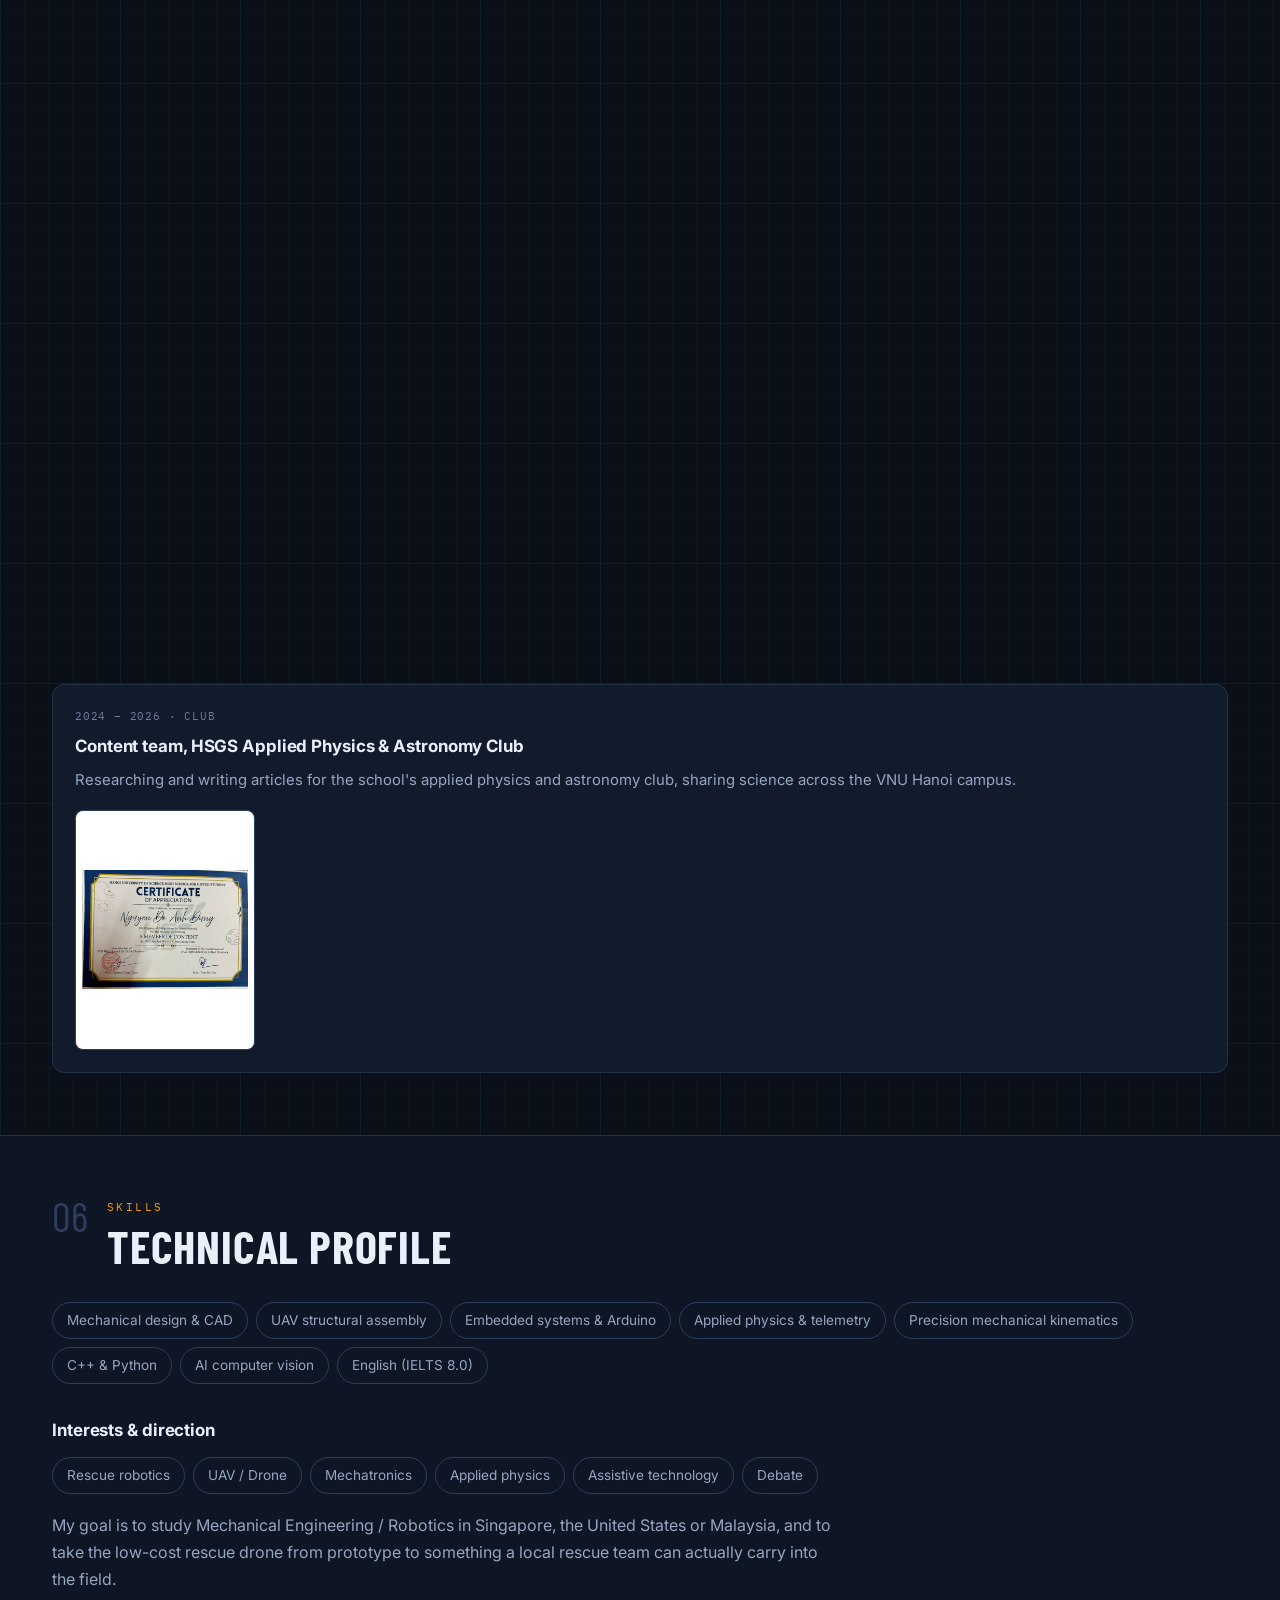
==== commit 7cdf8a12: "thêm ảnh" ====
--- a/index.html
+++ b/index.html
@@ -342,7 +342,7 @@
       <div class="meta"><span data-en>2026 &middot; Volunteer</span><span data-vi>2026 &middot; Thiện nguyện</span></div>
       <h3 style="margin-top:6px"><span data-en>Gieo Nắng &mdash; Dấu Nhỏ Special Education Center</span><span data-vi>Gieo Nắng &mdash; Trung tâm Giáo dục đặc biệt Dấu Nhỏ</span></h3>
       <p><span data-en>Volunteer on the Gieo Nắng programme at the Dấu Nhỏ Special Education Center in Tam Trinh, Hanoi, running play and learning activities with the children.</span><span data-vi>Tình nguyện viên hoạt động Gieo Nắng tại Trung tâm Giáo dục đặc biệt Dấu Nhỏ, Tam Trinh, Hà Nội: tổ chức hoạt động vui chơi và học tập cùng các em.</span></p>
-<div class='gal'><a href='assets/events/gieonang/gieonang-01.jpg' data-lb><img src='assets/events/gieonang/gieonang-01.jpg' alt='Gieo Nang volunteers with children at Dau Nhi Special Education Center' loading='lazy'></a><a href='assets/events/gieonang/gieonang-02.jpg' data-lb><img src='assets/events/gieonang/gieonang-02.jpg' alt='Gieo Nang 2026 - hoat dong cung cac em 2' loading='lazy'></a></div><div class='gal docs'><a href='assets/events/certs/cert-gieonang.jpg' data-lb><img src='assets/events/certs/cert-gieonang.jpg' alt='Gieo Nang 2026 certificate' loading='lazy'></a></div>
+<div class='gal'><a href='assets/events/gieonang/gieonang-01.jpg' data-lb><img src='assets/events/gieonang/gieonang-01.jpg' alt='Gieo Nang volunteers with children at Dau Nhi Special Education Center' loading='lazy'></a><a href='assets/events/gieonang/gieonang-02.jpg' data-lb><img src='assets/events/gieonang/gieonang-02.jpg' alt='Gieo Nang 2026 - hoat dong cung cac em 2' loading='lazy'></a><a href='assets/events/gieonang/gieonang-03.jpg' data-lb><img src='assets/events/gieonang/gieonang-03.jpg' alt='Bridge of Love STEM class with children at Dau Nhi Special Education Center' loading='lazy'></a><a href='assets/events/gieonang/gieonang-04.jpg' data-lb><img src='assets/events/gieonang/gieonang-04.jpg' alt='Musical instruments and educational gifts for children' loading='lazy'></a><a href='assets/events/gieonang/gieonang-05.jpg' data-lb><img src='assets/events/gieonang/gieonang-05.jpg' alt='Popsicle stick bridge building STEM workshop' loading='lazy'></a></div><div class='gal docs'><a href='assets/events/certs/cert-gieonang.jpg' data-lb><img src='assets/events/certs/cert-gieonang.jpg' alt='Gieo Nang 2026 certificate' loading='lazy'></a></div>
     </div>
     <div class="card rv" style="margin-top:16px">
       <div class="meta"><span data-en>August 2025 &middot; Volunteer</span><span data-vi>08/2025 &middot; Thiện nguyện</span></div>
@@ -368,7 +368,7 @@
       <div class="meta"><span data-en>26 January 2026 &middot; Benefactor</span><span data-vi>26/01/2026 &middot; Nhà hảo tâm</span></div>
       <h3 style="margin-top:6px"><span data-en>&ldquo;Warm Winter 2025&rdquo; volunteer campaign</span><span data-vi>Chiến dịch tình nguyện &ldquo;Mùa Đông Ấm 2025&rdquo;</span></h3>
       <p><span data-en>Recognised as a benefactor of the &ldquo;Warm Winter 2025&rdquo; volunteer campaign in Lao Chải commune, Tuyên Quang province, by the VNU University of Medicine and Pharmacy Youth Union and the Lao Chải commune Youth Union.</span><span data-vi>Được Đoàn trường Đại học Y Dược (ĐHQGHN) và Đoàn xã Lao Chải ghi nhận là nhà hảo tâm của chiến dịch tình nguyện &ldquo;Mùa Đông Ấm 2025&rdquo; tại xã Lao Chải, tỉnh Tuyên Quang.</span></p>
-<div class='gal'><a href='assets/events/warmwinter/warmwinter-01.jpg' data-lb><img src='assets/events/warmwinter/warmwinter-01.jpg' alt='Warm Winter 2025 volunteer team, Lao Chai, Tuyen Quang' loading='lazy'></a><a href='assets/events/warmwinter/warmwinter-02.jpg' data-lb><img src='assets/events/warmwinter/warmwinter-02.jpg' alt='Warm Winter 2025 - delivering gifts to a local family' loading='lazy'></a></div>
+<div class='gal'><a href='assets/events/warmwinter/warmwinter-01.jpg' data-lb><img src='assets/events/warmwinter/warmwinter-01.jpg' alt='Warm Winter 2025 volunteer team, Lao Chai, Tuyen Quang' loading='lazy'></a><a href='assets/events/warmwinter/warmwinter-02.jpg' data-lb><img src='assets/events/warmwinter/warmwinter-02.jpg' alt='Warm Winter 2025 - delivering gifts to a local family' loading='lazy'></a><a href='assets/events/warmwinter/warmwinter-03.jpg' data-lb><img src='assets/events/warmwinter/warmwinter-03.jpg' alt='Warm Winter 2025 - gift distribution to local students, Lao Chai' loading='lazy'></a><a href='assets/events/warmwinter/warmwinter-04.jpg' data-lb><img src='assets/events/warmwinter/warmwinter-04.jpg' alt='Warm Winter 2025 - preparing gift packages and supplies, Lao Chai' loading='lazy'></a><a href='assets/events/warmwinter/warmwinter-05.jpg' data-lb><img src='assets/events/warmwinter/warmwinter-05.jpg' alt='Warm Winter 2025 - volunteer team with local children, Lao Chai' loading='lazy'></a><a href='assets/events/warmwinter/warmwinter-06.jpg' data-lb><img src='assets/events/warmwinter/warmwinter-06.jpg' alt='Warm Winter 2025 - free medical checkup and medicine distribution team' loading='lazy'></a><a href='assets/events/warmwinter/warmwinter-07.jpg' data-lb><img src='assets/events/warmwinter/warmwinter-07.jpg' alt='Warm Winter 2025 - handing warm blankets and gifts to local families' loading='lazy'></a><a href='assets/events/warmwinter/warmwinter-08.jpg' data-lb><img src='assets/events/warmwinter/warmwinter-08.jpg' alt='Warm Winter 2025 - volunteer group with local beneficiaries' loading='lazy'></a><a href='assets/events/warmwinter/warmwinter-09.jpg' data-lb><img src='assets/events/warmwinter/warmwinter-09.jpg' alt='Warm Winter 2025 - gift presentation to students on stage' loading='lazy'></a><a href='assets/events/warmwinter/warmwinter-10.jpg' data-lb><img src='assets/events/warmwinter/warmwinter-10.jpg' alt='Warm Winter 2025 - local students attending the event' loading='lazy'></a><a href='assets/events/warmwinter/warmwinter-11.jpg' data-lb><img src='assets/events/warmwinter/warmwinter-11.jpg' alt='Warm Winter 2025 - gift ceremony assembly in the schoolyard' loading='lazy'></a></div>
 <div class='gal docs'><a href='assets/events/certs/cert-warmwinter.jpg' data-lb><img src='assets/events/certs/cert-warmwinter.jpg' alt='Certificate of Appreciation - Warm Winter 2025 benefactor' loading='lazy'></a></div>
     </div>
     <div class="card rv" style="margin-top:16px">
